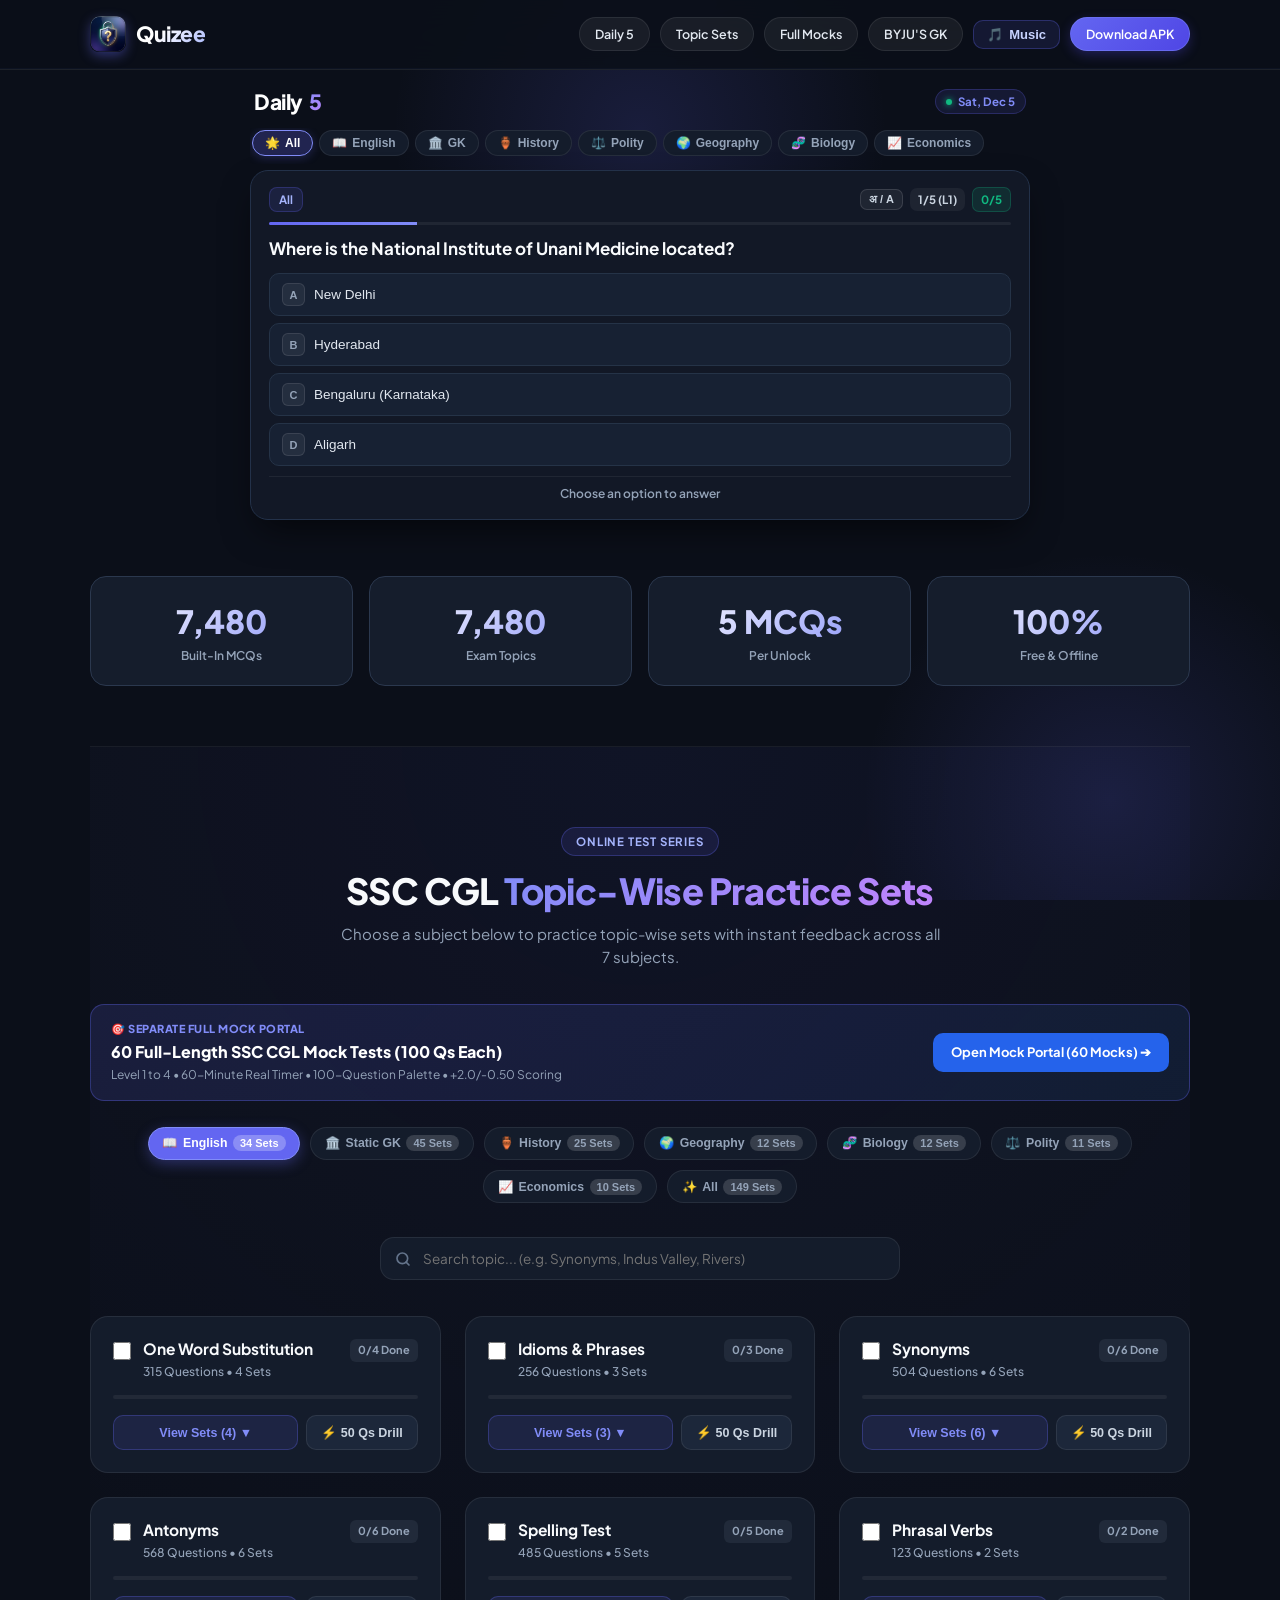
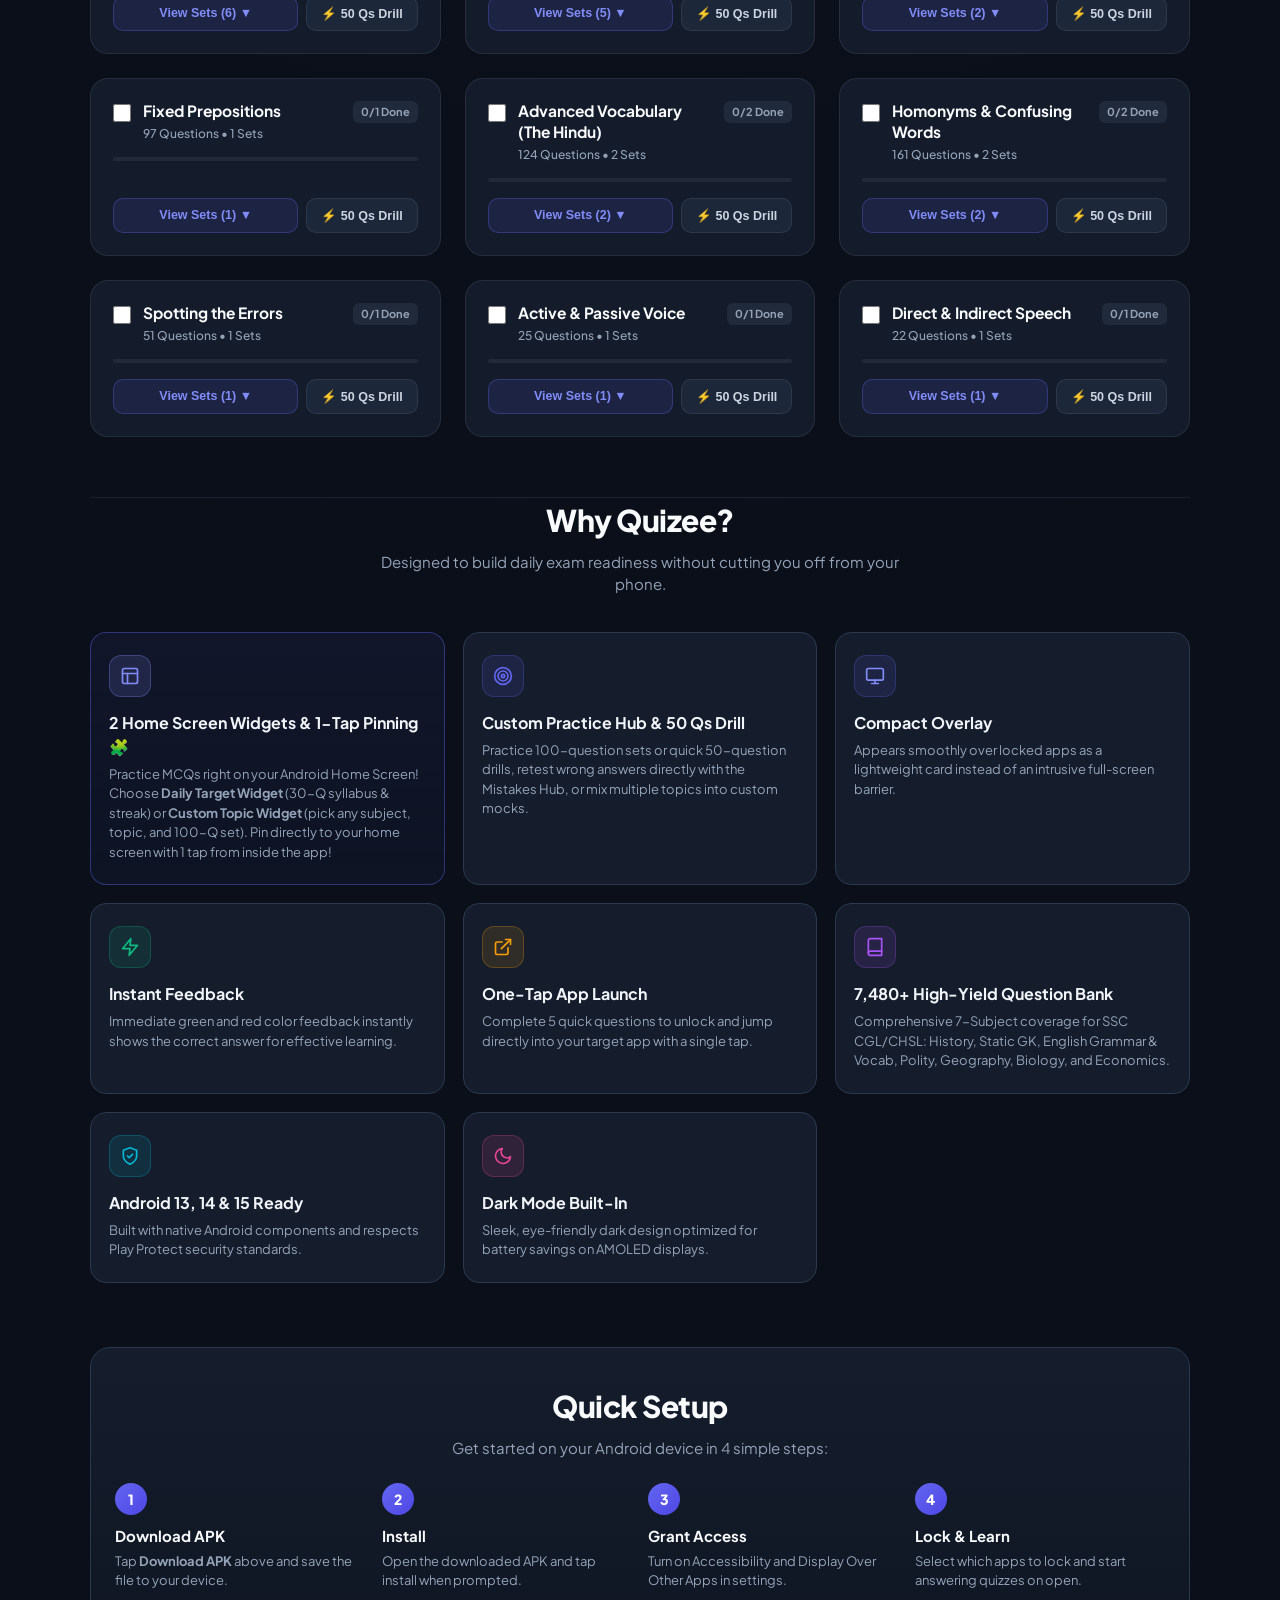
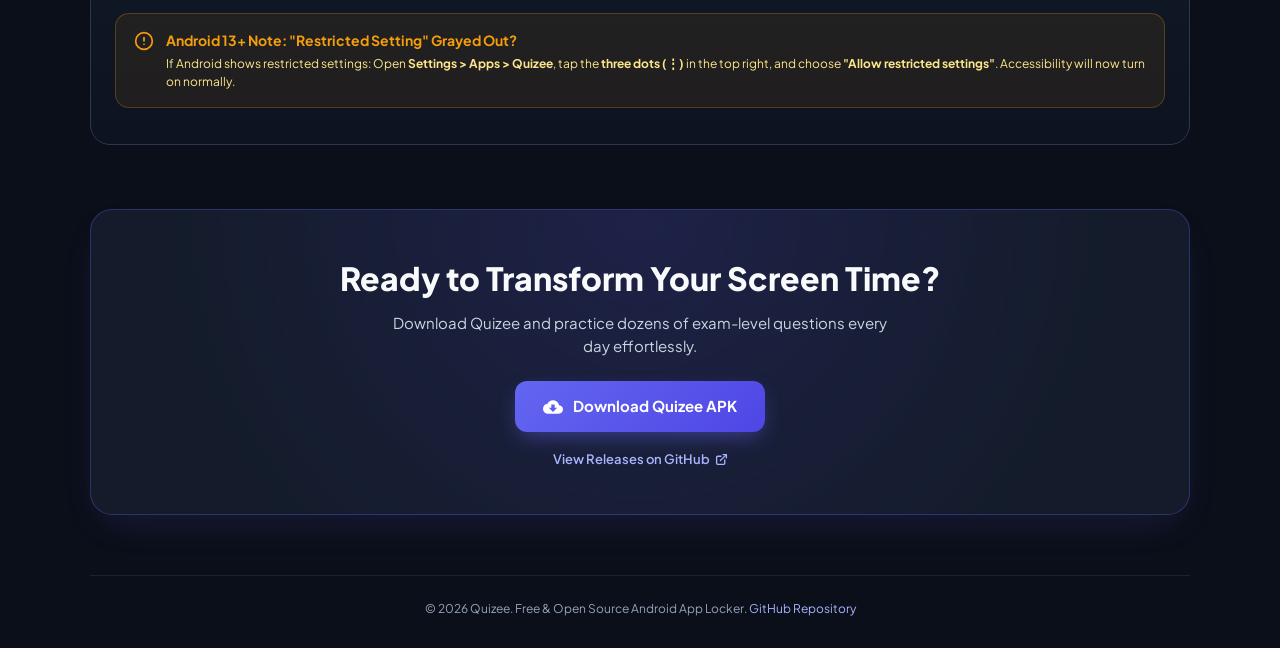
==== index.html @ f0e8db0b "fix: streamline mobile Daily 5 UI, remove visual clutter, labels, and padding" ====
<!DOCTYPE html>
<html lang="en">
<head>
    <meta charset="UTF-8">
    <meta name="viewport" content="width=device-width, initial-scale=1.0">
    <title>Quizee — Smart Quiz App Locker for Android | Download APK</title>
    <meta name="description" content="Quizee: Lock distracting apps behind quick 5-question quizzes. Practice 7400+ High-Yield Static GK, English, History, Polity, Geography, Biology & Economics MCQs while reducing screen time. Free and offline.">
    <link rel="icon" type="image/png" href="assets/favicon.png">
    
    <!-- PWA & 100% Offline Support -->
    <link rel="manifest" href="manifest.json">
    <meta name="theme-color" content="#6366f1">
    <meta name="mobile-web-app-capable" content="yes">
    <meta name="apple-mobile-web-app-capable" content="yes">
    <meta name="apple-mobile-web-app-status-bar-style" content="black-translucent">
    <meta name="apple-mobile-web-app-title" content="Quizee">

    <!-- Google Fonts -->
    <link rel="preconnect" href="https://fonts.googleapis.com">
    <link rel="preconnect" href="https://fonts.gstatic.com" crossorigin>
    <link href="https://fonts.googleapis.com/css2?family=Plus+Jakarta+Sans:wght@400;500;600;700;800&family=JetBrains+Mono:wght@500;700&display=swap" rel="stylesheet">

    <style>
        :root {
            --primary: #6366f1;
            --primary-glow: #818cf8;
            --secondary: #4f46e5;
            --correct-green: #10b981;
            --wrong-red: #ef4444;
            --bg-dark: #0b0f19;
            --card-bg: #151d2c;
            --card-border: #2b384e;
            --text-main: #f8fafc;
            --text-muted: #94a3b8;
            --amber: #f59e0b;
        }

        *, *::before, *::after {
            margin: 0;
            padding: 0;
            box-sizing: border-box;
        }

        html, body {
            width: 100%;
            max-width: 100%;
            overflow-x: hidden;
            overflow-x: clip;
            background-color: var(--bg-dark);
            color: var(--text-main);
            font-family: 'Plus Jakarta Sans', sans-serif;
            line-height: 1.5;
            -webkit-font-smoothing: antialiased;
        }

        /* Ambient Glow Wrapper to prevent horizontal overflow */
        .glow-wrapper {
            position: absolute;
            top: 0;
            left: 0;
            width: 100%;
            max-width: 100%;
            height: 100%;
            overflow: hidden;
            pointer-events: none;
            z-index: 0;
        }

        .glow-circle {
            position: absolute;
            width: min(500px, 90vw);
            height: min(500px, 90vw);
            border-radius: 50%;
            background: radial-gradient(circle, rgba(99, 102, 241, 0.16) 0%, rgba(11, 15, 25, 0) 70%);
            pointer-events: none;
        }
        .glow-1 { top: -120px; left: 50%; transform: translateX(-50%); }
        .glow-2 { top: 550px; right: -80px; }

        .container {
            width: 100%;
            max-width: 1140px;
            margin: 0 auto;
            padding: 0 20px;
            position: relative;
            z-index: 1;
        }

        @media (max-width: 480px) {
            .container {
                padding: 0 16px;
            }
        }

        /* Sticky Glassmorphic Header & Modern Responsive Navigation */
        html {
            scroll-behavior: smooth;
            scroll-padding-top: 80px;
        }

        .site-header {
            position: sticky;
            top: 0;
            left: 0;
            width: 100%;
            z-index: 1000;
            background: rgba(11, 15, 25, 0.88);
            backdrop-filter: blur(16px);
            -webkit-backdrop-filter: blur(16px);
            border-bottom: 1px solid rgba(255, 255, 255, 0.08);
            transition: all 0.3s ease;
        }

        .site-header.scrolled {
            box-shadow: 0 8px 24px rgba(0, 0, 0, 0.45);
            border-bottom-color: rgba(99, 102, 241, 0.2);
        }

        .nav-container {
            width: 100%;
            max-width: 1140px;
            margin: 0 auto;
            padding: 0 20px;
        }

        @media (max-width: 480px) {
            .nav-container {
                padding: 0 14px;
            }
        }

        nav.navbar {
            display: flex;
            align-items: center;
            justify-content: space-between;
            height: 68px;
            gap: 16px;
        }

        .logo-wrap {
            display: flex;
            align-items: center;
            gap: 10px;
            text-decoration: none;
            color: var(--text-main);
            flex-shrink: 0;
            user-select: none;
        }

        .logo-wrap img {
            width: 36px;
            height: 36px;
            border-radius: 9px;
            box-shadow: 0 4px 12px rgba(99, 102, 241, 0.4);
            display: block;
        }

        .logo-text {
            font-size: 21px;
            font-weight: 800;
            letter-spacing: -0.5px;
            background: linear-gradient(135deg, #ffffff 40%, #a5b4fc 100%);
            -webkit-background-clip: text;
            -webkit-text-fill-color: transparent;
        }

        .version-badge {
            font-size: 10.5px;
            font-weight: 700;
            color: #818cf8;
            background: rgba(99, 102, 241, 0.15);
            border: 1px solid rgba(99, 102, 241, 0.3);
            padding: 2px 7px;
            border-radius: 12px;
            letter-spacing: 0.2px;
        }

        /* Desktop Nav Actions */
        .nav-links-desktop {
            display: flex;
            align-items: center;
            gap: 10px;
        }

        .nav-btn {
            display: inline-flex;
            align-items: center;
            gap: 6px;
            background: rgba(255, 255, 255, 0.06);
            border: 1px solid rgba(255, 255, 255, 0.08);
            color: #e2e8f0;
            padding: 7px 15px;
            border-radius: 20px;
            font-size: 12.5px;
            font-weight: 600;
            text-decoration: none;
            transition: all 0.2s cubic-bezier(0.4, 0, 0.2, 1);
            white-space: nowrap;
        }

        .nav-btn:hover {
            background: rgba(255, 255, 255, 0.12);
            border-color: rgba(255, 255, 255, 0.18);
            color: #fff;
            transform: translateY(-1px);
        }

        .nav-btn-mocks {
            background: rgba(99, 102, 241, 0.12);
            border-color: rgba(99, 102, 241, 0.35);
            color: #c7d2fe;
        }

        .nav-btn-mocks:hover {
            background: rgba(99, 102, 241, 0.25);
            border-color: rgba(99, 102, 241, 0.5);
            color: #fff;
        }

        .pulse-indicator {
            width: 7px;
            height: 7px;
            border-radius: 50%;
            background: #10b981;
            box-shadow: 0 0 8px #10b981;
            display: inline-block;
            animation: pulse-dot 2s infinite;
        }

        @keyframes pulse-dot {
            0%, 100% { opacity: 1; transform: scale(1); }
            50% { opacity: 0.5; transform: scale(1.3); }
        }

        .nav-btn-primary {
            background: linear-gradient(135deg, #6366f1 0%, #4f46e5 100%);
            border-color: rgba(129, 140, 248, 0.4);
            color: #fff;
            box-shadow: 0 4px 12px rgba(79, 70, 229, 0.3);
        }

        .nav-btn-primary:hover {
            background: linear-gradient(135deg, #4f46e5 0%, #4338ca 100%);
            box-shadow: 0 6px 16px rgba(79, 70, 229, 0.45);
            color: #fff;
        }

        /* Mobile Nav Actions (Direct APK + Hamburger) */
        .nav-mobile-actions {
            display: none;
            align-items: center;
            gap: 10px;
        }

        .nav-btn-mobile-download {
            display: inline-flex;
            align-items: center;
            gap: 5px;
            background: linear-gradient(135deg, #6366f1 0%, #4f46e5 100%);
            color: #fff;
            padding: 6px 13px;
            border-radius: 16px;
            font-size: 12px;
            font-weight: 700;
            text-decoration: none;
            box-shadow: 0 2px 8px rgba(99, 102, 241, 0.35);
            white-space: nowrap;
        }

        .hamburger-btn {
            width: 40px;
            height: 40px;
            background: rgba(255, 255, 255, 0.06);
            border: 1px solid rgba(255, 255, 255, 0.12);
            border-radius: 10px;
            display: flex;
            flex-direction: column;
            align-items: center;
            justify-content: center;
            gap: 5px;
            cursor: pointer;
            padding: 0;
            transition: all 0.25s ease;
        }

        .hamburger-btn:hover, .hamburger-btn:focus-visible {
            background: rgba(255, 255, 255, 0.12);
            border-color: rgba(99, 102, 241, 0.4);
            outline: none;
        }

        .hamburger-btn .bar {
            width: 18px;
            height: 2px;
            background-color: #f1f5f9;
            border-radius: 2px;
            transition: all 0.25s cubic-bezier(0.4, 0, 0.2, 1);
        }

        /* Hamburger Active (Morphs to ✕) */
        .hamburger-btn.active {
            background: rgba(99, 102, 241, 0.2);
            border-color: rgba(99, 102, 241, 0.5);
        }

        .hamburger-btn.active .bar-1 {
            transform: translateY(7px) rotate(45deg);
        }

        .hamburger-btn.active .bar-2 {
            opacity: 0;
            transform: translateX(-6px);
        }

        .hamburger-btn.active .bar-3 {
            transform: translateY(-7px) rotate(-45deg);
        }

        /* Mobile Drawer Dropdown */
        .mobile-menu-drawer {
            max-height: 0;
            overflow: hidden;
            background: #0d1322;
            border-bottom: 1px solid transparent;
            transition: max-height 0.35s cubic-bezier(0.4, 0, 0.2, 1), border-color 0.35s;
        }

        .mobile-menu-drawer.open {
            max-height: 480px;
            border-bottom: 1px solid rgba(99, 102, 241, 0.25);
            box-shadow: 0 16px 32px rgba(0, 0, 0, 0.5);
        }

        .mobile-menu-inner {
            padding: 12px 16px 18px;
            display: flex;
            flex-direction: column;
            gap: 8px;
            max-width: 1140px;
            margin: 0 auto;
        }

        .mobile-nav-item {
            display: flex;
            align-items: center;
            gap: 12px;
            padding: 12px 14px;
            background: rgba(255, 255, 255, 0.03);
            border: 1px solid rgba(255, 255, 255, 0.06);
            border-radius: 12px;
            text-decoration: none;
            color: #f8fafc;
            transition: all 0.2s ease;
        }

        .mobile-nav-item:active, .mobile-nav-item:hover {
            background: rgba(99, 102, 241, 0.12);
            border-color: rgba(99, 102, 241, 0.3);
            transform: translateX(3px);
        }

        .mobile-item-highlight {
            background: rgba(99, 102, 241, 0.08);
            border-color: rgba(99, 102, 241, 0.25);
        }

        .mobile-item-icon {
            font-size: 20px;
            width: 32px;
            height: 32px;
            display: flex;
            align-items: center;
            justify-content: center;
            background: rgba(255, 255, 255, 0.05);
            border-radius: 8px;
            flex-shrink: 0;
        }

        .mobile-item-content {
            flex: 1;
            min-width: 0;
        }

        .mobile-item-title {
            font-size: 13.5px;
            font-weight: 700;
            color: #f8fafc;
            display: flex;
            align-items: center;
            gap: 6px;
        }

        .badge-mini {
            font-size: 10px;
            font-weight: 700;
            color: #10b981;
            background: rgba(16, 185, 129, 0.15);
            border: 1px solid rgba(16, 185, 129, 0.3);
            padding: 1px 6px;
            border-radius: 8px;
        }

        .mobile-item-desc {
            font-size: 11px;
            color: #94a3b8;
            margin-top: 1px;
            white-space: nowrap;
            overflow: hidden;
            text-overflow: ellipsis;
        }

        .mobile-arrow {
            font-size: 14px;
            color: #64748b;
            flex-shrink: 0;
            transition: transform 0.2s;
        }

        .mobile-nav-item:hover .mobile-arrow {
            color: #818cf8;
            transform: translateX(2px);
        }

        .mobile-menu-cta-wrap {
            margin-top: 6px;
            padding-top: 6px;
        }

        .mobile-btn-download {
            display: flex;
            flex-direction: column;
            align-items: center;
            justify-content: center;
            background: linear-gradient(135deg, #6366f1 0%, #4338ca 100%);
            color: #fff;
            padding: 12px 16px;
            border-radius: 12px;
            text-decoration: none;
            text-align: center;
            box-shadow: 0 4px 14px rgba(79, 70, 229, 0.35);
            border: 1px solid rgba(129, 140, 248, 0.4);
            transition: transform 0.2s;
        }

        .mobile-btn-download:active {
            transform: scale(0.98);
        }

        .mobile-btn-download span:first-child {
            font-size: 13.5px;
            font-weight: 700;
        }

        .mobile-btn-sub {
            font-size: 10.5px;
            color: #c7d2fe;
            margin-top: 2px;
            font-weight: 500;
        }

        /* Responsive Breakpoints */
        @media (max-width: 860px) {
            .nav-links-desktop {
                display: none;
            }
            .nav-mobile-actions {
                display: flex;
            }
        }

        @media (max-width: 480px) {
            nav.navbar {
                height: 60px;
            }
            .logo-wrap img {
                width: 32px;
                height: 32px;
            }
            .logo-text {
                font-size: 18px;
            }
            .version-badge {
                display: none;
            }
            .nav-btn-mobile-download {
                padding: 5px 10px;
                font-size: 11px;
            }
            .hamburger-btn {
                width: 36px;
                height: 36px;
            }
        }

        /* Hero Section */
        .hero {
            display: grid;
            grid-template-columns: 1.15fr 0.85fr;
            align-items: center;
            gap: 40px;
            padding: 56px 0 48px;
        }

        @media (max-width: 900px) {
            .hero {
                grid-template-columns: 1fr;
                text-align: center;
                padding: 32px 0;
                gap: 32px;
            }
        }

        .badge {
            display: inline-flex;
            align-items: center;
            gap: 8px;
            background: rgba(99, 102, 241, 0.12);
            border: 1px solid rgba(99, 102, 241, 0.35);
            padding: 6px 14px;
            border-radius: 30px;
            font-size: 13px;
            font-weight: 600;
            color: #a5b4fc;
            margin-bottom: 16px;
        }

        .badge-dot {
            width: 8px;
            height: 8px;
            border-radius: 50%;
            background: #10b981;
            box-shadow: 0 0 8px #10b981;
        }

        h1 {
            font-size: clamp(30px, 5.5vw, 46px);
            font-weight: 800;
            line-height: 1.18;
            letter-spacing: -1px;
            margin-bottom: 16px;
            word-wrap: break-word;
        }

        h1 span {
            background: linear-gradient(135deg, #818cf8 0%, #c084fc 100%);
            -webkit-background-clip: text;
            -webkit-text-fill-color: transparent;
        }

        .hero-desc {
            font-size: clamp(15px, 2.5vw, 17px);
            color: var(--text-muted);
            margin-bottom: 26px;
            max-width: 520px;
        }

        @media (max-width: 900px) {
            .hero-desc {
                margin: 0 auto 24px;
            }
        }

        .hero-actions {
            display: flex;
            align-items: center;
            gap: 12px;
            flex-wrap: wrap;
        }

        @media (max-width: 900px) {
            .hero-actions {
                justify-content: center;
            }
        }

        @media (max-width: 540px) {
            .hero-actions {
                flex-direction: column;
                width: 100%;
            }
            .hero-actions .btn-download,
            .hero-actions .btn-secondary {
                width: 100%;
                justify-content: center;
            }
        }

        .btn-download {
            display: inline-flex;
            align-items: center;
            justify-content: center;
            gap: 10px;
            background: linear-gradient(135deg, #6366f1 0%, #4f46e5 100%);
            color: #ffffff;
            padding: 14px 28px;
            border-radius: 12px;
            text-decoration: none;
            font-size: 15px;
            font-weight: 700;
            box-shadow: 0 8px 20px -4px rgba(99, 102, 241, 0.45);
            transition: all 0.25s ease;
        }

        .btn-download:hover {
            transform: translateY(-2px);
            box-shadow: 0 12px 25px -4px rgba(99, 102, 241, 0.6);
        }

        .btn-download svg {
            width: 20px;
            height: 20px;
            fill: currentColor;
            flex-shrink: 0;
        }

        .btn-secondary {
            display: inline-flex;
            align-items: center;
            justify-content: center;
            gap: 8px;
            background: rgba(255, 255, 255, 0.05);
            color: #e2e8f0;
            padding: 14px 22px;
            border-radius: 12px;
            text-decoration: none;
            font-size: 14px;
            font-weight: 600;
            border: 1px solid var(--card-border);
            transition: all 0.25s ease;
        }

        .btn-secondary:hover {
            background: rgba(255, 255, 255, 0.09);
            border-color: rgba(255, 255, 255, 0.2);
        }

        .apk-meta {
            margin-top: 18px;
            font-size: 12px;
            color: var(--text-muted);
            display: flex;
            align-items: center;
            gap: 14px;
            flex-wrap: wrap;
        }

        .apk-meta span {
            display: inline-flex;
            align-items: center;
            gap: 6px;
        }

        .apk-meta svg {
            width: 14px;
            height: 14px;
            color: #818cf8;
            flex-shrink: 0;
        }

        @media (max-width: 900px) {
            .apk-meta {
                justify-content: center;
            }
        }

        /* Interactive Phone Mockup */
        .mockup-wrap {
            width: 100%;
            display: flex;
            justify-content: center;
        }

        .phone-mockup {
            width: 100%;
            max-width: 320px;
            background: #090d16;
            border: 7px solid #1e293b;
            border-radius: 36px;
            padding: 14px 12px 18px;
            box-shadow: 0 25px 50px -15px rgba(0, 0, 0, 0.8), 0 0 35px rgba(99, 102, 241, 0.2);
            position: relative;
            min-height: 470px;
            display: flex;
            flex-direction: column;
            justify-content: center;
            background-image: radial-gradient(circle at 50% 10%, #172033 0%, #090d16 80%);
        }

        .phone-notch {
            width: 80px;
            height: 12px;
            background: #1e293b;
            border-radius: 10px;
            margin: 0 auto 12px;
        }

        .floating-dialog {
            background: var(--card-bg);
            border: 1px solid var(--card-border);
            border-radius: 18px;
            padding: 14px;
            box-shadow: 0 10px 25px rgba(0, 0, 0, 0.6);
        }

        .phone-header {
            display: flex;
            align-items: center;
            gap: 10px;
            margin-bottom: 10px;
            padding-bottom: 8px;
            border-bottom: 1px solid var(--card-border);
        }

        .phone-header img {
            width: 34px;
            height: 34px;
            border-radius: 8px;
            flex-shrink: 0;
        }

        .phone-header h4 {
            font-size: 13px;
            color: #f8fafc;
            margin-bottom: 1px;
            text-align: left;
            display: flex;
            align-items: center;
            gap: 5px;
        }

        .phone-header h4 svg {
            color: #f59e0b;
            flex-shrink: 0;
        }

        .phone-header p {
            font-size: 11px;
            color: #94a3b8;
            text-align: left;
        }

        .progress-box {
            display: flex;
            justify-content: space-between;
            align-items: center;
            font-size: 11px;
            font-weight: 700;
            color: #818cf8;
            margin-bottom: 6px;
        }

        .progress-bar-bg {
            width: 100%;
            height: 4px;
            background: #1e293b;
            border-radius: 4px;
            overflow: hidden;
            margin-bottom: 10px;
        }

        .progress-bar-fill {
            width: 20%;
            height: 100%;
            background: #818cf8;
            border-radius: 4px;
            transition: width 0.3s;
        }

        .mockup-card {
            background: #1c2638;
            border-radius: 10px;
            padding: 8px 10px;
            border: 1px solid #2b384e;
            margin-bottom: 8px;
        }

        .mockup-category {
            font-size: 10px;
            font-weight: 700;
            color: #818cf8;
            text-transform: uppercase;
        }

        .mockup-question {
            font-size: 12px;
            font-weight: 700;
            color: #f8fafc;
            margin-top: 2px;
            line-height: 1.35;
        }

        .mockup-options {
            display: flex;
            flex-direction: column;
            gap: 5px;
        }

        .mockup-option {
            background: #1a2436;
            border: 1.5px solid #2e3d56;
            border-radius: 8px;
            padding: 7px 9px;
            font-size: 11px;
            color: #e2e8f0;
            display: flex;
            align-items: center;
            cursor: pointer;
            transition: all 0.18s ease;
            user-select: none;
            word-break: break-word;
        }

        .mockup-option:hover {
            border-color: #818cf8;
        }

        .opt-badge {
            width: 17px;
            height: 17px;
            border-radius: 50%;
            background: #2b384e;
            display: inline-flex;
            align-items: center;
            justify-content: center;
            font-size: 9px;
            font-weight: 700;
            margin-right: 7px;
            color: #fff;
            flex-shrink: 0;
        }

        .mockup-option.correct {
            background: #064e3b !important;
            border-color: #10b981 !important;
            color: #fff !important;
        }

        .mockup-option.wrong {
            background: #7f1d1d !important;
            border-color: #ef4444 !important;
            color: #fff !important;
        }

        .demo-tip {
            font-size: 10px;
            color: #a5b4fc;
            text-align: center;
            margin-top: 8px;
            display: flex;
            align-items: center;
            justify-content: center;
            gap: 5px;
        }

        .demo-tip svg {
            width: 12px;
            height: 12px;
            flex-shrink: 0;
        }

        /* Stats Grid */
        .stats-grid {
            display: grid;
            grid-template-columns: repeat(4, 1fr);
            gap: 16px;
            margin: 36px 0 60px;
        }

        @media (max-width: 768px) {
            .stats-grid {
                grid-template-columns: repeat(2, 1fr);
                gap: 12px;
                margin: 28px 0 48px;
            }
        }

        .stat-card {
            background: var(--card-bg);
            border: 1px solid var(--card-border);
            border-radius: 16px;
            padding: 20px 14px;
            text-align: center;
        }

        .stat-number {
            font-size: clamp(26px, 4vw, 32px);
            font-weight: 800;
            background: linear-gradient(135deg, #fff 0%, #818cf8 100%);
            -webkit-background-clip: text;
            -webkit-text-fill-color: transparent;
            margin-bottom: 2px;
        }

        .stat-label {
            font-size: 12px;
            color: var(--text-muted);
            font-weight: 600;
        }

        /* Section Headings */
        .section-title {
            text-align: center;
            font-size: clamp(24px, 4vw, 30px);
            font-weight: 800;
            letter-spacing: -0.5px;
            margin-bottom: 8px;
        }

        .section-desc {
            text-align: center;
            color: var(--text-muted);
            font-size: clamp(14px, 2.5vw, 15px);
            max-width: 520px;
            margin: 0 auto 36px;
        }

        /* Features Section */
        .features-grid {
            display: grid;
            grid-template-columns: repeat(3, 1fr);
            gap: 18px;
            margin-bottom: 64px;
        }

        @media (max-width: 860px) {
            .features-grid {
                grid-template-columns: repeat(2, 1fr);
            }
        }

        @media (max-width: 560px) {
            .features-grid {
                grid-template-columns: 1fr;
            }
        }

        .feature-card {
            background: var(--card-bg);
            border: 1px solid var(--card-border);
            border-radius: 16px;
            padding: 22px 18px;
            transition: all 0.25s ease;
        }

        .feature-card:hover {
            border-color: rgba(99, 102, 241, 0.4);
            transform: translateY(-2px);
        }

        .feature-icon-wrap {
            width: 42px;
            height: 42px;
            border-radius: 12px;
            background: rgba(99, 102, 241, 0.12);
            border: 1px solid rgba(99, 102, 241, 0.25);
            display: inline-flex;
            align-items: center;
            justify-content: center;
            color: #818cf8;
            margin-bottom: 14px;
        }

        .feature-icon-wrap svg {
            width: 20px;
            height: 20px;
        }

        .feature-card h3 {
            font-size: 16px;
            font-weight: 700;
            margin-bottom: 6px;
            color: #f1f5f9;
        }

        .feature-card p {
            font-size: 13px;
            color: var(--text-muted);
            line-height: 1.5;
        }

        /* Steps Section */
        .steps-box {
            background: linear-gradient(180deg, #151d2c 0%, #0d1320 100%);
            border: 1px solid var(--card-border);
            border-radius: 20px;
            padding: 36px 24px;
            margin-bottom: 64px;
        }

        @media (max-width: 560px) {
            .steps-box {
                padding: 26px 16px;
            }
        }

        .steps-grid {
            display: grid;
            grid-template-columns: repeat(4, 1fr);
            gap: 16px;
            margin-top: 24px;
        }

        @media (max-width: 860px) {
            .steps-grid {
                grid-template-columns: repeat(2, 1fr);
                gap: 18px;
            }
        }

        @media (max-width: 540px) {
            .steps-grid {
                grid-template-columns: 1fr;
                gap: 14px;
            }
        }

        .step-item {
            position: relative;
        }

        .step-num {
            width: 32px;
            height: 32px;
            border-radius: 50%;
            background: linear-gradient(135deg, #6366f1, #4f46e5);
            color: #fff;
            display: flex;
            align-items: center;
            justify-content: center;
            font-weight: 800;
            font-size: 14px;
            margin-bottom: 10px;
        }

        .step-item h4 {
            font-size: 15px;
            font-weight: 700;
            color: #f8fafc;
            margin-bottom: 4px;
        }

        .step-item p {
            font-size: 13px;
            color: var(--text-muted);
            line-height: 1.45;
        }

        /* Restricted Settings Alert Box */
        .restricted-alert-box {
            background: rgba(245, 158, 11, 0.08);
            border: 1px solid rgba(245, 158, 11, 0.25);
            border-radius: 14px;
            padding: 16px 18px;
            margin-top: 24px;
            display: flex;
            gap: 12px;
            align-items: flex-start;
        }

        @media (max-width: 560px) {
            .restricted-alert-box {
                flex-direction: column;
                gap: 8px;
            }
        }

        .alert-icon {
            flex-shrink: 0;
            margin-top: 1px;
        }

        .alert-icon svg {
            width: 20px;
            height: 20px;
            color: var(--amber);
        }

        .alert-content h4 {
            font-size: 14px;
            color: var(--amber);
            font-weight: 700;
            margin-bottom: 4px;
        }

        .alert-content p {
            font-size: 12px;
            color: #fde68a;
            line-height: 1.5;
        }

        /* Download Section */
        .download-cta-box {
            background: radial-gradient(circle at 50% 0%, rgba(99, 102, 241, 0.22) 0%, rgba(21, 29, 44, 0.95) 75%);
            border: 1px solid rgba(99, 102, 241, 0.3);
            border-radius: 22px;
            padding: 44px 20px;
            text-align: center;
            margin-bottom: 60px;
            box-shadow: 0 16px 40px -15px rgba(99, 102, 241, 0.2);
        }

        .download-cta-box h2 {
            font-size: clamp(24px, 4.5vw, 32px);
            font-weight: 800;
            margin-bottom: 10px;
        }

        .download-cta-box p {
            font-size: clamp(14px, 2.5vw, 15px);
            color: #cbd5e1;
            max-width: 500px;
            margin: 0 auto 24px;
        }

        @media (max-width: 540px) {
            .download-cta-box .btn-download {
                width: 100%;
                padding: 14px 20px;
            }
        }

        footer {
            border-top: 1px solid rgba(255, 255, 255, 0.08);
            padding: 24px 0;
            text-align: center;
            font-size: 12px;
            color: var(--text-muted);
        }

        footer a {
            color: #a5b4fc;
            text-decoration: none;
        }
        footer a:hover {
            text-decoration: underline;
        }
/* ========================================================= */
/* QUIZEE APP SIMULATOR STYLES                               */
/* ========================================================= */

.nav-btn-test {
    background: linear-gradient(135deg, rgba(99, 102, 241, 0.28) 0%, rgba(129, 140, 248, 0.28) 100%);
    border: 1.5px solid rgba(129, 140, 248, 0.6);
    color: #c7d2fe;
    display: inline-flex;
    align-items: center;
    gap: 6px;
    cursor: pointer;
    font-weight: 700;
    box-shadow: 0 0 12px rgba(99, 102, 241, 0.25);
}
.nav-btn-test:hover {
    background: rgba(99, 102, 241, 0.5);
    color: #fff;
    border-color: #818cf8;
    box-shadow: 0 0 18px rgba(99, 102, 241, 0.5);
    transform: translateY(-1px);
}

.btn-test-app {
    display: inline-flex;
    align-items: center;
    justify-content: center;
    gap: 8px;
    background: linear-gradient(135deg, #10b981 0%, #059669 100%);
    color: #ffffff;
    padding: 14px 24px;
    border-radius: 12px;
    border: none;
    font-size: 15px;
    font-weight: 700;
    cursor: pointer;
    box-shadow: 0 8px 20px -4px rgba(16, 185, 129, 0.45);
    transition: all 0.25s ease;
    font-family: inherit;
    text-decoration: none;
}
.btn-test-app:hover {
    transform: translateY(-2px);
    box-shadow: 0 12px 25px -4px rgba(16, 185, 129, 0.6);
    background: linear-gradient(135deg, #059669 0%, #047857 100%);
}

.floating-sim-btn {
    position: fixed;
    bottom: 24px;
    right: 24px;
    z-index: 999;
    background: linear-gradient(135deg, #6366f1, #4f46e5);
    color: #fff;
    border: 1.5px solid rgba(255, 255, 255, 0.25);
    border-radius: 30px;
    padding: 11px 20px;
    font-size: 13px;
    font-weight: 700;
    display: flex;
    align-items: center;
    gap: 8px;
    cursor: pointer;
    box-shadow: 0 12px 30px rgba(99, 102, 241, 0.55);
    transition: all 0.25s ease;
    font-family: inherit;
}
.floating-sim-btn:hover {
    transform: translateY(-3px) scale(1.03);
    box-shadow: 0 16px 36px rgba(99, 102, 241, 0.7);
}
.sim-pulse-dot {
    width: 9px;
    height: 9px;
    background: #10b981;
    border-radius: 50%;
    box-shadow: 0 0 10px #10b981;
    animation: simPulse 1.8s infinite;
}
@keyframes simPulse {
    0%, 100% { opacity: 1; transform: scale(1); }
    50% { opacity: 0.4; transform: scale(1.3); }
}

/* Mockup Mode Header */
.mockup-mode-tabs {
    display: flex;
    background: #151d2c;
    border: 1px solid #2b384e;
    border-radius: 12px;
    padding: 3px;
    margin-bottom: 10px;
    gap: 4px;
}
.mockup-tab-btn {
    flex: 1;
    background: transparent;
    border: none;
    color: #94a3b8;
    font-size: 11px;
    font-weight: 700;
    padding: 6px 10px;
    border-radius: 8px;
    cursor: pointer;
    transition: all 0.2s;
    font-family: inherit;
    display: inline-flex;
    align-items: center;
    justify-content: center;
    gap: 5px;
}
.mockup-tab-btn.active, .mockup-tab-btn:hover {
    background: #6366f1;
    color: #ffffff;
}

/* Modal Overlay */
.app-sim-modal-overlay {
    position: fixed;
    inset: 0;
    background: rgba(6, 10, 18, 0.88);
    backdrop-filter: blur(14px);
    -webkit-backdrop-filter: blur(14px);
    z-index: 10000;
    display: none;
    align-items: center;
    justify-content: center;
    padding: 16px;
    overflow-y: auto;
}
.app-sim-modal-overlay.active {
    display: flex;
}
.app-sim-wrapper {
    display: flex;
    flex-direction: column;
    align-items: center;
    gap: 12px;
    max-width: 100%;
    animation: simModalIn 0.28s cubic-bezier(0.16, 1, 0.3, 1);
}
@keyframes simModalIn {
    from { opacity: 0; transform: scale(0.95) translateY(12px); }
    to { opacity: 1; transform: scale(1) translateY(0); }
}

/* Top Simulator Control Bar */
.sim-top-bar {
    background: #151d2c;
    border: 1px solid #2b384e;
    border-radius: 16px;
    padding: 8px 16px;
    display: flex;
    align-items: center;
    gap: 10px;
    justify-content: space-between;
    width: 100%;
    max-width: 440px;
    box-shadow: 0 8px 24px rgba(0, 0, 0, 0.4);
    flex-wrap: wrap;
}
.sim-title-group {
    display: flex;
    align-items: center;
    gap: 8px;
    font-size: 13px;
    font-weight: 700;
    color: #f8fafc;
}
.sim-badge-live {
    background: rgba(16, 185, 129, 0.15);
    color: #10b981;
    font-size: 10px;
    font-weight: 800;
    padding: 2px 7px;
    border-radius: 6px;
    border: 1px solid rgba(16, 185, 129, 0.35);
    text-transform: uppercase;
}
.sim-quick-nav {
    display: flex;
    align-items: center;
    gap: 4px;
}
.sim-quick-btn {
    background: #1c2638;
    border: 1px solid #2b384e;
    color: #94a3b8;
    padding: 4px 8px;
    border-radius: 6px;
    font-size: 10.5px;
    font-weight: 600;
    cursor: pointer;
    transition: all 0.2s;
    font-family: inherit;
}
.sim-quick-btn:hover, .sim-quick-btn.active {
    background: #6366f1;
    color: #fff;
    border-color: #818cf8;
}
.sim-top-actions {
    display: flex;
    align-items: center;
    gap: 6px;
}
.sim-btn-icon {
    background: #1c2638;
    border: 1px solid #2b384e;
    color: #cbd5e1;
    width: 30px;
    height: 30px;
    border-radius: 8px;
    display: inline-flex;
    align-items: center;
    justify-content: center;
    cursor: pointer;
    transition: all 0.2s;
    font-size: 13px;
    font-family: inherit;
}
.sim-btn-icon:hover {
    background: #233047;
    color: #fff;
    border-color: #818cf8;
}

/* Simulator Phone Container */
.sim-phone {
    width: 375px;
    max-width: 100%;
    box-sizing: border-box;
    height: 750px;
    max-height: 84vh;
    background: #0b0f19;
    border: 8px solid #1e293b;
    border-radius: 44px;
    position: relative;
    display: flex;
    flex-direction: column;
    box-shadow: 0 25px 60px rgba(0, 0, 0, 0.9), 0 0 40px rgba(99, 102, 241, 0.25);
    overflow: hidden;
    user-select: none;
}

/* Status Bar */
.sim-status-bar {
    height: 28px;
    display: flex;
    align-items: center;
    justify-content: space-between;
    padding: 0 20px;
    font-size: 11px;
    font-weight: 700;
    color: #cbd5e1;
    z-index: 40;
    background: #0b0f19;
    flex-shrink: 0;
    position: relative;
}
.sim-camera-cutout {
    width: 12px;
    height: 12px;
    border-radius: 50%;
    background: #000;
    border: 2px solid #1e293b;
    position: absolute;
    top: 7px;
    left: 50%;
    transform: translateX(-50%);
}
.sim-status-icons {
    display: flex;
    align-items: center;
    gap: 6px;
}

/* App Header */
.sim-app-toolbar {
    height: 52px;
    display: flex;
    align-items: center;
    justify-content: space-between;
    padding: 0 16px;
    border-bottom: 1px solid #1f2b3e;
    background: #0b0f19;
    flex-shrink: 0;
    z-index: 30;
}
.sim-brand {
    display: flex;
    align-items: center;
    gap: 8px;
}
.sim-brand-title {
    font-size: 18px;
    font-weight: 800;
    color: #f8fafc;
    letter-spacing: -0.3px;
}
.sim-brand-badge {
    background: #1c2638;
    border: 1px solid #2b384e;
    color: #818cf8;
    font-size: 10px;
    font-weight: 700;
    padding: 2px 7px;
    border-radius: 6px;
}
.sim-toolbar-actions {
    display: flex;
    align-items: center;
    gap: 6px;
}
.sim-btn-manage {
    background: none;
    border: none;
    color: #818cf8;
    font-size: 11px;
    font-weight: 700;
    display: flex;
    align-items: center;
    gap: 4px;
    cursor: pointer;
    padding: 5px 8px;
    border-radius: 8px;
    font-family: inherit;
    transition: background 0.15s;
}
.sim-btn-manage:hover {
    background: rgba(99, 102, 241, 0.15);
}
.sim-btn-test-lock {
    background: #6366f1;
    color: #fff;
    border: none;
    font-size: 11px;
    font-weight: 700;
    padding: 6px 12px;
    border-radius: 16px;
    cursor: pointer;
    font-family: inherit;
    transition: background 0.2s;
    box-shadow: 0 2px 8px rgba(99, 102, 241, 0.4);
}
.sim-btn-test-lock:hover {
    background: #4f46e5;
}

/* App Content Area */
.sim-pages-container {
    flex: 1;
    overflow-y: auto;
    overflow-x: hidden;
    position: relative;
    background: #0b0f19;
    scrollbar-width: thin;
    scrollbar-color: #2b384e #0b0f19;
}
.sim-pages-container::-webkit-scrollbar {
    width: 3px;
}
.sim-pages-container::-webkit-scrollbar-thumb {
    background: #2b384e;
    border-radius: 3px;
}

.sim-page {
    display: none;
    padding: 14px 14px 20px;
    animation: fadeInPage 0.2s ease;
}
.sim-page.active {
    display: block;
}
@keyframes fadeInPage {
    from { opacity: 0; transform: translateY(4px); }
    to { opacity: 1; transform: translateY(0); }
}


/* Full Mobile & Tablet Responsiveness for App Simulator */
.sim-app-item {
    background: #141c2c;
    border: 1px solid rgba(255, 255, 255, 0.08);
    border-radius: 12px;
    padding: 11px 14px;
    display: flex;
    align-items: center;
    gap: 12px;
    transition: all 0.2s ease;
    width: 100%;
    box-sizing: border-box;
}
.sim-app-item:hover {
    border-color: #6366f1;
    background: #18233a;
    transform: translateY(-1px);
}
.sim-page, .sim-pages-container, .sim-card, .sim-topic-card {
    box-sizing: border-box;
}

@media (max-width: 520px) {
    .app-sim-modal-overlay {
        padding: 0 !important;
        align-items: stretch !important;
        justify-content: stretch !important;
    }
    .app-sim-wrapper {
        width: 100% !important;
        height: 100% !important;
        max-width: 100% !important;
        gap: 0 !important;
        border-radius: 0 !important;
    }
    .sim-top-bar {
        border-radius: 0 !important;
        max-width: 100% !important;
        border-left: none !important;
        border-right: none !important;
        border-top: none !important;
        padding: 8px 12px !important;
    }
    .sim-phone {
        width: 100% !important;
        max-width: 100% !important;
        height: calc(100vh - 54px) !important;
        max-height: none !important;
        border: none !important;
        border-radius: 0 !important;
        box-shadow: none !important;
        flex: 1;
    }
    .sim-phone-header {
        border-radius: 0 !important;
    }
    .sim-page {
        padding: 14px 14px 80px !important;
        box-sizing: border-box !important;
    }
    .sim-bottom-nav {
        border-radius: 0 !important;
    }
}

/* Custom Practice Hub (Spacious, refined, and clean) */
.sim-topic-card {
    background: #141d2e;
    border: 1px solid rgba(255, 255, 255, 0.08);
    border-radius: 14px;
    padding: 14px 16px;
    margin-bottom: 14px;
    transition: all 0.2s ease;
}
.sim-topic-card.selected {
    border-color: #6366f1;
    background: #18233a;
    box-shadow: 0 4px 20px rgba(99, 102, 241, 0.15);
}
.sim-topic-header {
    display: flex;
    align-items: center;
    gap: 12px;
}
.sim-topic-cb {
    width: 17px;
    height: 17px;
    accent-color: #6366f1;
    cursor: pointer;
    flex-shrink: 0;
    margin: 0;
}
.sim-topic-info {
    flex: 1;
    min-width: 0;
}
.sim-topic-title {
    font-size: 13px;
    font-weight: 600;
    color: #f8fafc;
    line-height: 1.3;
}
.sim-topic-meta {
    font-size: 10.5px;
    color: #94a3b8;
    margin-top: 3px;
}
.sim-topic-progress-bar {
    height: 3.5px;
    background: rgba(255, 255, 255, 0.06);
    border-radius: 2px;
    overflow: hidden;
    margin-top: 10px;
}
.sim-topic-progress-fill {
    height: 100%;
    background: #10b981;
    border-radius: 2px;
    width: 0%;
}
.sim-topic-actions {
    display: flex;
    gap: 8px;
    margin-top: 12px;
}
.sim-topic-sets-container {
    margin-top: 12px;
    padding: 12px;
    background: rgba(15, 23, 42, 0.6);
    border: 1px solid rgba(255, 255, 255, 0.05);
    border-radius: 12px;
}
.sim-mini-set-card {
    background: rgba(30, 41, 59, 0.7);
    border: 1px solid rgba(255, 255, 255, 0.06);
    border-radius: 9px;
    padding: 8px 10px;
    margin-bottom: 7px;
}
.sim-mini-set-card:last-child {
    margin-bottom: 0;
}
.sim-mini-set-header {
    display: flex;
    align-items: center;
    justify-content: space-between;
    margin-bottom: 6px;
}
.sim-mini-set-title {
    font-size: 11.5px;
    font-weight: 600;
    color: #f1f5f9;
}
.sim-mini-set-actions {
    display: flex;
    gap: 6px;
}
.sim-multi-bar {
    position: absolute;
    bottom: 0;
    left: 0;
    right: 0;
    background: #151d2c;
    border-top: 2px solid #6366f1;
    padding: 12px 14px;
    box-shadow: 0 -8px 24px rgba(0,0,0,0.6);
    z-index: 100;
    animation: slideUpBar 0.2s ease;
}
@keyframes slideUpBar {
    from { transform: translateY(100%); }
    to { transform: translateY(0); }
}

/* Cards inside App */
.sim-card {
    background: #151d2c;
    border: 1px solid #2b384e;
    border-radius: 16px;
    padding: 14px;
    margin-bottom: 12px;
    box-shadow: 0 4px 12px rgba(0, 0, 0, 0.2);
}
.sim-card-highlight {
    border-color: #6366f1;
    box-shadow: 0 0 14px rgba(99, 102, 241, 0.2);
}

.sim-card-header {
    display: flex;
    align-items: center;
    justify-content: space-between;
    margin-bottom: 8px;
}
.sim-card-title {
    font-size: 14.5px;
    font-weight: 700;
    color: #f8fafc;
}
.sim-badge-amber {
    background: #1c2638;
    border: 1px solid #543a0c;
    color: #f59e0b;
    font-size: 11px;
    font-weight: 700;
    padding: 3px 8px;
    border-radius: 6px;
}
.sim-badge-green {
    background: #1c2638;
    border: 1px solid #064e3b;
    color: #10b981;
    font-size: 11px;
    font-weight: 700;
    padding: 3px 8px;
    border-radius: 6px;
}
.sim-badge-red {
    background: #1c2638;
    border: 1px solid #7f1d1d;
    color: #ef4444;
    font-size: 11px;
    font-weight: 700;
    padding: 3px 8px;
    border-radius: 6px;
}

/* Button & Chips Row */
.sim-btn-row {
    display: flex;
    gap: 8px;
    margin-top: 10px;
}
.sim-btn-secondary {
    background: #1c2638;
    border: 1px solid #2b384e;
    color: #f8fafc;
    padding: 8px 12px;
    border-radius: 10px;
    font-size: 11px;
    font-weight: 700;
    cursor: pointer;
    font-family: inherit;
    display: inline-flex;
    align-items: center;
    justify-content: center;
    gap: 5px;
    transition: all 0.2s;
    flex: 1;
}
.sim-btn-secondary:hover {
    background: #233047;
    border-color: #818cf8;
}
.sim-btn-primary {
    background: #6366f1;
    color: #fff;
    border: none;
    padding: 10px 14px;
    border-radius: 10px;
    font-size: 12px;
    font-weight: 800;
    cursor: pointer;
    font-family: inherit;
    display: inline-flex;
    align-items: center;
    justify-content: center;
    gap: 6px;
    width: 100%;
    transition: all 0.2s;
    box-shadow: 0 4px 12px rgba(99, 102, 241, 0.35);
}
.sim-btn-primary:hover {
    background: #4f46e5;
}

/* Quick Count Chips */
.sim-count-chips {
    display: flex;
    gap: 6px;
    margin: 10px 0;
}
.sim-count-chip {
    flex: 1;
    background: #1c2638;
    border: 1px solid #2b384e;
    color: #cbd5e1;
    padding: 6px 0;
    border-radius: 8px;
    font-size: 11px;
    font-weight: 700;
    cursor: pointer;
    text-align: center;
    font-family: inherit;
    transition: all 0.2s;
}
.sim-count-chip.active {
    background: #6366f1;
    color: #fff;
    border-color: #818cf8;
}

/* Practice Set Cards */
.sim-set-card {
    background: #151d2c;
    border: 1px solid #2b384e;
    border-radius: 14px;
    padding: 12px;
    margin-bottom: 10px;
    transition: all 0.2s ease;
}
.sim-set-card:hover {
    border-color: #818cf8;
}
.sim-set-card-header {
    display: flex;
    align-items: center;
    justify-content: space-between;
    margin-bottom: 6px;
}
.sim-set-title {
    font-size: 13px;
    font-weight: 700;
    color: #f8fafc;
}
.sim-set-actions {
    display: flex;
    gap: 8px;
    margin-top: 10px;
}

/* 2x2 Practice Hub Grid */
.sim-practice-grid {
    display: grid;
    grid-template-columns: 1fr 1fr;
    gap: 10px;
    margin-bottom: 12px;
}
.sim-grid-card {
    background: #151d2c;
    border: 1px solid #2b384e;
    border-radius: 16px;
    padding: 14px 12px;
    cursor: pointer;
    transition: all 0.2s ease;
    display: flex;
    flex-direction: column;
}
.sim-grid-card:hover {
    border-color: #818cf8;
    background: #192336;
    transform: translateY(-1px);
}
.sim-grid-card-top {
    display: flex;
    align-items: center;
    justify-content: space-between;
    margin-bottom: 10px;
}
.sim-grid-icon-wrap {
    width: 32px;
    height: 32px;
    border-radius: 10px;
    display: flex;
    align-items: center;
    justify-content: center;
}
.sim-grid-title {
    font-size: 13.5px;
    font-weight: 700;
    color: #f8fafc;
}
.sim-grid-sub {
    font-size: 11px;
    color: #94a3b8;
    margin-top: 2px;
}

/* Grid of 3 stats */
.sim-stat-pillars {
    display: grid;
    grid-template-columns: repeat(3, 1fr);
    gap: 6px;
    margin-bottom: 12px;
}
.sim-stat-pill {
    background: #151d2c;
    border: 1px solid #2b384e;
    border-radius: 12px;
    padding: 8px 6px;
    text-align: center;
}
.sim-stat-pill-val {
    font-size: 13px;
    font-weight: 800;
    color: #818cf8;
}
.sim-stat-pill-lbl {
    font-size: 10px;
    color: #64748b;
    margin-top: 2px;
}

/* App Locker List */
.sim-app-item {
    background: #151d2c;
    border: 1px solid #2b384e;
    border-radius: 12px;
    padding: 10px 12px;
    margin-bottom: 8px;
    display: flex;
    align-items: center;
    gap: 10px;
    transition: border-color 0.2s;
}
.sim-app-item:hover {
    border-color: #818cf8;
}
.sim-app-icon {
    width: 34px;
    height: 34px;
    border-radius: 8px;
    display: flex;
    align-items: center;
    justify-content: center;
    font-size: 17px;
    flex-shrink: 0;
}
.sim-app-info {
    flex: 1;
    min-width: 0;
}
.sim-app-name {
    font-size: 12.5px;
    font-weight: 700;
    color: #f8fafc;
    white-space: nowrap;
    overflow: hidden;
    text-overflow: ellipsis;
}
.sim-app-pkg {
    font-size: 9.5px;
    color: #64748b;
    white-space: nowrap;
    overflow: hidden;
    text-overflow: ellipsis;
}
.sim-app-actions {
    display: flex;
    align-items: center;
    gap: 8px;
}
.sim-btn-play-lock {
    background: #1c2638;
    border: 1px solid #2b384e;
    color: #818cf8;
    padding: 4px 7px;
    border-radius: 6px;
    font-size: 10px;
    font-weight: 700;
    cursor: pointer;
    font-family: inherit;
    display: inline-flex;
    align-items: center;
    gap: 3px;
}
.sim-btn-play-lock:hover {
    background: #6366f1;
    color: #fff;
    border-color: #818cf8;
}

/* Toggle Switch */
.sim-toggle-switch {
    position: relative;
    width: 36px;
    height: 20px;
    cursor: pointer;
    display: inline-block;
}
.sim-toggle-switch input {
    opacity: 0;
    width: 0;
    height: 0;
}
.sim-toggle-slider {
    position: absolute;
    inset: 0;
    background-color: #2b384e;
    border-radius: 20px;
    transition: 0.2s;
}
.sim-toggle-slider:before {
    position: absolute;
    content: "";
    height: 14px;
    width: 14px;
    left: 3px;
    bottom: 3px;
    background-color: white;
    border-radius: 50%;
    transition: 0.2s;
}
.sim-toggle-switch input:checked + .sim-toggle-slider {
    background-color: #6366f1;
}
.sim-toggle-switch input:checked + .sim-toggle-slider:before {
    transform: translateX(16px);
}

/* Search input */
.sim-search-bar {
    background: #151d2c;
    border: 1px solid #2b384e;
    border-radius: 12px;
    padding: 8px 12px;
    display: flex;
    align-items: center;
    gap: 8px;
    margin-bottom: 12px;
}
.sim-search-bar input {
    background: transparent;
    border: none;
    outline: none;
    color: #f8fafc;
    font-size: 12px;
    font-family: inherit;
    width: 100%;
}
.sim-search-bar input::placeholder {
    color: #64748b;
}

/* Subject list cards */
.sim-subject-item {
    background: #151d2c;
    border: 1px solid #2b384e;
    border-radius: 12px;
    padding: 10px 12px;
    margin-bottom: 8px;
    display: flex;
    align-items: center;
    gap: 10px;
    cursor: pointer;
    transition: all 0.2s;
}
.sim-subject-item:hover {
    border-color: #6366f1;
    transform: translateX(2px);
}
.sim-subject-icon {
    font-size: 20px;
    flex-shrink: 0;
}
.sim-subject-info {
    flex: 1;
}
.sim-subject-title {
    font-size: 12.5px;
    font-weight: 700;
    color: #f8fafc;
}
.sim-subject-sub {
    font-size: 10px;
    color: #64748b;
}

/* Bottom Navigation Bar */
.sim-bottom-nav {
    height: 56px;
    background: #151d2c;
    border-top: 1px solid #1f2b3e;
    display: flex;
    align-items: center;
    justify-content: space-around;
    position: relative;
    flex-shrink: 0;
    z-index: 30;
}
.sim-nav-item {
    display: flex;
    flex-direction: column;
    align-items: center;
    gap: 3px;
    color: #64748b;
    font-size: 9.5px;
    font-weight: 700;
    cursor: pointer;
    padding: 4px 8px;
    border-radius: 8px;
    transition: color 0.18s;
    border: none;
    background: none;
    font-family: inherit;
}
.sim-nav-item svg {
    width: 18px;
    height: 18px;
    stroke: currentColor;
    stroke-width: 2.2;
}
.sim-nav-item.active {
    color: #818cf8;
}

/* Gesture Bar */
.sim-gesture-bar {
    height: 12px;
    background: #151d2c;
    display: flex;
    align-items: center;
    justify-content: center;
    flex-shrink: 0;
}
.sim-gesture-pill {
    width: 64px;
    height: 4px;
    background: rgba(255, 255, 255, 0.3);
    border-radius: 4px;
}

/* ========================================================= */
/* SUB-VIEWS & OVERLAYS INSIDE PHONE                         */
/* ========================================================= */

/* 1. Lock Screen Floating Dialog Scrim */
.sim-lock-scrim {
    position: absolute;
    inset: 0;
    background: rgba(5, 8, 17, 0.88);
    backdrop-filter: blur(8px);
    -webkit-backdrop-filter: blur(8px);
    z-index: 100;
    display: none;
    align-items: center;
    justify-content: center;
    padding: 16px;
    animation: fadeInLock 0.2s ease;
}
.sim-lock-scrim.active {
    display: flex;
}
@keyframes fadeInLock {
    from { opacity: 0; }
    to { opacity: 1; }
}

.sim-lock-card {
    background: #151d2c;
    border: 1px solid #2b384e;
    border-radius: 20px;
    padding: 16px;
    width: 100%;
    max-width: 330px;
    box-shadow: 0 16px 40px rgba(0, 0, 0, 0.7);
    animation: scaleLockCard 0.24s cubic-bezier(0.16, 1, 0.3, 1);
}
@keyframes scaleLockCard {
    from { opacity: 0; transform: scale(0.92); }
    to { opacity: 1; transform: scale(1); }
}

/* 2. Practice Test Full Screen View */
.sim-fullscreen-view {
    position: absolute;
    inset: 0;
    background: #0b0f19;
    z-index: 90;
    display: none;
    flex-direction: column;
}
.sim-fullscreen-view.active {
    display: flex;
}

.sim-fs-header {
    height: 50px;
    display: flex;
    align-items: center;
    justify-content: space-between;
    padding: 0 14px;
    border-bottom: 1px solid #1f2b3e;
    flex-shrink: 0;
}
.sim-fs-body {
    flex: 1;
    overflow-y: auto;
    padding: 14px;
}
.sim-fs-footer {
    height: 52px;
    display: flex;
    align-items: center;
    justify-content: space-between;
    padding: 0 14px;
    background: #151d2c;
    border-top: 1px solid #1f2b3e;
    flex-shrink: 0;
}

/* Question Option in Test & Lock */
.sim-opt-item {
    background: #1a2436;
    border: 1.5px solid #2e3d56;
    border-radius: 10px;
    padding: 9px 11px;
    margin-bottom: 7px;
    font-size: 11.5px;
    color: #e2e8f0;
    display: flex;
    align-items: center;
    cursor: pointer;
    transition: all 0.16s ease;
}
.sim-opt-item:hover {
    border-color: #818cf8;
}
.sim-opt-badge {
    width: 20px;
    height: 20px;
    border-radius: 50%;
    background: #2b384e;
    display: inline-flex;
    align-items: center;
    justify-content: center;
    font-size: 9.5px;
    font-weight: 700;
    margin-right: 8px;
    color: #fff;
    flex-shrink: 0;
}
.sim-opt-item.correct {
    background: #064e3b !important;
    border-color: #10b981 !important;
    color: #fff !important;
}
.sim-opt-item.correct .sim-opt-badge {
    background: #10b981 !important;
}
.sim-opt-item.wrong {
    background: #7f1d1d !important;
    border-color: #ef4444 !important;
    color: #fff !important;
}
.sim-opt-item.wrong .sim-opt-badge {
    background: #ef4444 !important;
}

/* Toast inside phone */
.sim-toast {
    position: absolute;
    bottom: 70px;
    left: 50%;
    transform: translateX(-50%) translateY(20px);
    background: #1c2638;
    color: #f8fafc;
    border: 1px solid #2b384e;
    padding: 8px 16px;
    border-radius: 20px;
    font-size: 11px;
    font-weight: 700;
    box-shadow: 0 8px 24px rgba(0, 0, 0, 0.6);
    z-index: 200;
    opacity: 0;
    pointer-events: none;
    transition: all 0.25s cubic-bezier(0.16, 1, 0.3, 1);
    white-space: nowrap;
}
.sim-toast.show {
    opacity: 1;
    transform: translateX(-50%) translateY(0);
}

    
        /* Floating Offline / Online Toast */
        .offline-status-toast {
            position: fixed;
            bottom: 24px;
            left: 50%;
            transform: translateX(-50%);
            z-index: 9999;
            background: rgba(15, 23, 42, 0.95);
            border: 1px solid rgba(16, 185, 129, 0.4);
            color: #f8fafc;
            padding: 10px 18px;
            border-radius: 30px;
            font-size: 13px;
            font-weight: 600;
            display: flex;
            align-items: center;
            gap: 8px;
            box-shadow: 0 10px 25px -5px rgba(0, 0, 0, 0.6);
            backdrop-filter: blur(12px);
            max-width: 90vw;
            text-align: center;
            white-space: nowrap;
            transition: all 0.3s ease;
        }
        .offline-status-toast.toast-offline {
            border-color: rgba(245, 158, 11, 0.6);
            color: #fef3c7;
        }
        .offline-status-toast.toast-online {
            border-color: rgba(16, 185, 129, 0.6);
            color: #d1fae5;
        }

    
        /* ============================================== */
        /* CLEAN NAVBAR & AUDIO BUTTON STYLES             */
        /* ============================================== */
        .nav-btn-audio {
            background: rgba(99, 102, 241, 0.12);
            border: 1px solid rgba(99, 102, 241, 0.3);
            color: #c7d2fe;
            display: inline-flex;
            align-items: center;
            gap: 6px;
            padding: 6px 13px;
            border-radius: 10px;
            font-size: 13px;
            font-weight: 700;
            cursor: pointer;
            transition: all 0.2s ease;
        }

        .nav-btn-audio:hover {
            background: rgba(99, 102, 241, 0.24);
            border-color: #6366f1;
            color: #ffffff;
            transform: translateY(-1px);
        }

        .nav-btn-audio.is-playing {
            background: linear-gradient(135deg, rgba(16, 185, 129, 0.22), rgba(99, 102, 241, 0.25));
            border-color: #10b981;
            color: #34d399;
            box-shadow: 0 0 14px rgba(16, 185, 129, 0.4);
            animation: audioPulse 1.8s infinite;
        }

        @keyframes audioPulse {
            0%, 100% { box-shadow: 0 0 8px rgba(16, 185, 129, 0.3); }
            50% { box-shadow: 0 0 16px rgba(99, 102, 241, 0.6); }
        }

        .nav-btn-mobile-audio {
            background: rgba(99, 102, 241, 0.15);
            border: 1px solid rgba(99, 102, 241, 0.3);
            color: #c7d2fe;
            width: 36px;
            height: 36px;
            border-radius: 9px;
            display: flex;
            align-items: center;
            justify-content: center;
            font-size: 15px;
            cursor: pointer;
            transition: all 0.2s ease;
        }

        .nav-btn-mobile-audio.is-playing {
            background: rgba(16, 185, 129, 0.2);
            border-color: #10b981;
            color: #34d399;
            box-shadow: 0 0 10px rgba(16, 185, 129, 0.4);
        }

        /* ============================================== */
        /* CLEAN, ULTRA-MINIMAL HERO & DAILY 5 QUIZ UI     */
        /* ============================================== */
        .daily-quiz-section {
            padding: 16px 0 20px;
            max-width: 780px;
            margin: 0 auto;
        }

        .daily-quiz-header-row {
            display: flex;
            align-items: center;
            justify-content: space-between;
            margin-bottom: 10px;
            padding: 0 4px;
        }

        .daily-title-compact {
            font-size: 21px;
            font-weight: 800;
            color: #ffffff;
            letter-spacing: -0.5px;
            display: flex;
            align-items: center;
            gap: 6px;
            margin: 0;
        }

        .daily-title-compact span {
            background: linear-gradient(135deg, #818cf8 0%, #c084fc 100%);
            -webkit-background-clip: text;
            -webkit-text-fill-color: transparent;
        }

        .daily-date-pill {
            font-size: 11.5px;
            font-weight: 700;
            color: #818cf8;
            background: rgba(99, 102, 241, 0.12);
            border: 1px solid rgba(99, 102, 241, 0.25);
            padding: 3px 10px;
            border-radius: 20px;
            display: inline-flex;
            align-items: center;
            gap: 6px;
        }

        .daily-date-pill::before {
            content: '';
            width: 6px;
            height: 6px;
            border-radius: 50%;
            background: #10b981;
            box-shadow: 0 0 6px #10b981;
        }

        /* Subject Pills Bar */
        .daily-subject-bar {
            display: flex;
            align-items: center;
            gap: 6px;
            overflow-x: auto;
            padding: 2px 2px 8px;
            scrollbar-width: none;
            -webkit-overflow-scrolling: touch;
            margin-bottom: 6px;
        }

        .daily-subject-bar::-webkit-scrollbar {
            display: none;
        }

        .daily-subject-chip {
            flex-shrink: 0;
            background: #141c2b;
            border: 1px solid rgba(255, 255, 255, 0.08);
            color: #94a3b8;
            padding: 5px 12px;
            border-radius: 16px;
            font-size: 12px;
            font-weight: 600;
            cursor: pointer;
            transition: all 0.2s ease;
            user-select: none;
            display: inline-flex;
            align-items: center;
            gap: 5px;
            white-space: nowrap;
        }

        .daily-subject-chip:hover {
            color: #ffffff;
            border-color: rgba(99, 102, 241, 0.4);
            background: #1a2438;
        }

        .daily-subject-chip.active {
            background: rgba(99, 102, 241, 0.25);
            border-color: #818cf8;
            color: #ffffff;
            font-weight: 700;
            box-shadow: 0 2px 10px rgba(99, 102, 241, 0.25);
        }

        /* Subtopics Pills Bar */
        .daily-subtopic-bar {
            display: flex;
            align-items: center;
            gap: 6px;
            overflow-x: auto;
            padding: 2px 2px 8px;
            scrollbar-width: none;
            -webkit-overflow-scrolling: touch;
            margin-bottom: 12px;
        }

        .daily-subtopic-bar::-webkit-scrollbar {
            display: none;
        }

        .daily-subtopic-chip {
            flex-shrink: 0;
            background: rgba(255, 255, 255, 0.03);
            border: 1px solid rgba(255, 255, 255, 0.07);
            color: #94a3b8;
            padding: 4px 10px;
            border-radius: 14px;
            font-size: 11.5px;
            font-weight: 600;
            cursor: pointer;
            transition: all 0.2s ease;
            user-select: none;
            white-space: nowrap;
        }

        .daily-subtopic-chip:hover {
            color: #ffffff;
            border-color: rgba(129, 140, 248, 0.4);
            background: rgba(99, 102, 241, 0.12);
        }

        .daily-subtopic-chip.active {
            background: rgba(99, 102, 241, 0.22);
            border-color: #818cf8;
            color: #ffffff;
            font-weight: 700;
        }

        /* Compact Quiz Card */
        .daily-quiz-card {
            background: #121826;
            border: 1px solid #233149;
            border-radius: 18px;
            padding: 16px 18px;
            box-shadow: 0 16px 36px -10px rgba(0, 0, 0, 0.65);
            position: relative;
        }

        @media (max-width: 480px) {
            .daily-quiz-card {
                padding: 14px 14px;
                border-radius: 16px;
            }
        }

        .daily-card-topbar {
            display: flex;
            align-items: center;
            justify-content: space-between;
            gap: 8px;
            margin-bottom: 10px;
        }

        .daily-compact-tag {
            font-size: 11.5px;
            font-weight: 700;
            color: #a5b4fc;
            background: rgba(99, 102, 241, 0.12);
            border: 1px solid rgba(99, 102, 241, 0.25);
            padding: 3px 9px;
            border-radius: 8px;
            white-space: nowrap;
            overflow: hidden;
            text-overflow: ellipsis;
            max-width: 180px;
        }

        .daily-card-meta {
            display: flex;
            align-items: center;
            gap: 7px;
            flex-shrink: 0;
        }

        .btn-daily-lang {
            background: rgba(255, 255, 255, 0.06);
            border: 1px solid rgba(255, 255, 255, 0.12);
            color: #cbd5e1;
            padding: 3px 8px;
            border-radius: 7px;
            font-size: 11px;
            font-weight: 700;
            cursor: pointer;
            transition: all 0.2s ease;
        }

        .btn-daily-lang:hover {
            border-color: #6366f1;
            color: #ffffff;
        }

        .btn-daily-lang.active-hindi {
            background: rgba(16, 185, 129, 0.18);
            border-color: #10b981;
            color: #34d399;
        }

        .daily-compact-q {
            font-size: 11.5px;
            font-weight: 700;
            color: #cbd5e1;
            background: rgba(255, 255, 255, 0.05);
            padding: 3px 8px;
            border-radius: 7px;
        }

        .daily-compact-score {
            font-size: 11.5px;
            font-weight: 700;
            color: #10b981;
            background: rgba(16, 185, 129, 0.12);
            border: 1px solid rgba(16, 185, 129, 0.25);
            padding: 3px 8px;
            border-radius: 7px;
        }

        /* Thin Progress Bar */
        .daily-progress-bg {
            width: 100%;
            height: 3.5px;
            background: rgba(255, 255, 255, 0.06);
            border-radius: 6px;
            overflow: hidden;
            margin-bottom: 12px;
        }

        .daily-progress-fill {
            height: 100%;
            width: 20%;
            background: linear-gradient(90deg, #6366f1, #818cf8);
            transition: width 0.3s ease;
        }

        /* Question Text */
        .daily-q-content {
            margin-bottom: 12px;
        }

        .daily-q-title {
            font-size: clamp(15px, 2.3vw, 17px);
            font-weight: 700;
            color: #f8fafc;
            line-height: 1.4;
            margin: 0;
        }

        /* Options Stack */
        .daily-options-list {
            display: flex;
            flex-direction: column;
            gap: 7px;
            margin-bottom: 10px;
        }

        .daily-option-btn {
            width: 100%;
            background: #172133;
            border: 1px solid #253347;
            border-radius: 10px;
            padding: 9px 12px;
            display: flex;
            align-items: center;
            gap: 9px;
            color: #e2e8f0;
            font-size: 13.5px;
            font-weight: 500;
            cursor: pointer;
            text-align: left;
            transition: all 0.18s ease;
            user-select: none;
        }

        .daily-option-btn:hover:not(.locked) {
            border-color: #6366f1;
            background: #1c283d;
        }

        .daily-opt-badge {
            width: 23px;
            height: 23px;
            border-radius: 6px;
            background: rgba(255, 255, 255, 0.06);
            border: 1px solid rgba(255, 255, 255, 0.1);
            display: flex;
            align-items: center;
            justify-content: center;
            font-size: 11px;
            font-weight: 800;
            color: #94a3b8;
            flex-shrink: 0;
        }

        .daily-option-btn.correct {
            background: rgba(16, 185, 129, 0.16) !important;
            border-color: #10b981 !important;
            color: #ffffff !important;
        }

        .daily-option-btn.correct .daily-opt-badge {
            background: #10b981;
            border-color: #10b981;
            color: #ffffff;
        }

        .daily-option-btn.wrong {
            background: rgba(239, 68, 68, 0.16) !important;
            border-color: #ef4444 !important;
            color: #ffffff !important;
        }

        .daily-option-btn.wrong .daily-opt-badge {
            background: #ef4444;
            border-color: #ef4444;
            color: #ffffff;
        }

        .daily-option-btn.locked {
            cursor: default;
        }

        /* Feedback Status */
        .daily-bottom-bar {
            text-align: center;
            padding-top: 8px;
            border-top: 1px solid rgba(255, 255, 255, 0.06);
        }

        .daily-feedback-msg {
            font-size: 12px;
            color: #94a3b8;
            font-weight: 600;
        }

        .daily-feedback-msg.correct-text {
            color: #10b981;
        }

        .daily-feedback-msg.wrong-text {
            color: #ef4444;
        }

        .daily-loop-notice {
            background: rgba(16, 185, 129, 0.15);
            border: 1px solid rgba(16, 185, 129, 0.35);
            color: #34d399;
            padding: 5px 10px;
            border-radius: 7px;
            font-size: 11.5px;
            font-weight: 700;
            margin-bottom: 8px;
            display: flex;
            align-items: center;
            justify-content: space-between;
        }
</style>
    <style>
/* Subject Filter Tabs - 100% Responsive & Zero Left-Clipping Guarantee */
.portal-tabs-wrap {
    width: 100% !important;
    max-width: 100% !important;
    margin: 0 auto 28px !important;
    padding: 0 10px !important;
    box-sizing: border-box !important;
    overflow: visible !important;
}
.portal-tabs-scroll {
    display: flex !important;
    flex-wrap: wrap !important;
    justify-content: center !important;
    align-items: center !important;
    gap: 10px !important;
    padding: 6px 0 !important;
    width: 100% !important;
    max-width: 100% !important;
    box-sizing: border-box !important;
    overflow: visible !important;
    margin: 0 auto !important;
}
.subject-tab-btn {
    flex: 0 0 auto !important;
    display: inline-flex !important;
    align-items: center !important;
    gap: 7px !important;
    background: #141c2b !important;
    border: 1px solid rgba(255, 255, 255, 0.08) !important;
    color: #94a3b8 !important;
    padding: 9px 18px !important;
    border-radius: 24px !important;
    font-size: 13px !important;
    font-weight: 600 !important;
    cursor: pointer !important;
    transition: all 0.2s ease !important;
    white-space: nowrap !important;
    box-sizing: border-box !important;
}
.subject-tab-btn:hover {
    border-color: #818cf8 !important;
    color: #f8fafc !important;
    background: #192336 !important;
}
.subject-tab-btn.active {
    background: #6366f1 !important;
    border-color: #818cf8 !important;
    color: #ffffff !important;
    font-weight: 700 !important;
    box-shadow: 0 4px 14px rgba(99, 102, 241, 0.35) !important;
}
.tab-count-badge {
    background: rgba(255, 255, 255, 0.15) !important;
    padding: 2px 7px !important;
    border-radius: 10px !important;
    font-size: 11px !important;
    font-weight: 700 !important;
}
.subject-tab-btn.active .tab-count-badge {
    background: rgba(255, 255, 255, 0.25) !important;
    color: #ffffff !important;
}
@media (max-width: 768px) {
    .portal-tabs-scroll {
        gap: 8px !important;
    }
    .subject-tab-btn {
        padding: 7px 12px !important;
        font-size: 12px !important;
        border-radius: 20px !important;
        gap: 5px !important;
    }
    .tab-count-badge {
        font-size: 10px !important;
        padding: 1px 5px !important;
    }
}
</style>
    <link rel="stylesheet" href="assets/web_tests.css?v=4.5">
</head>
<body>

    <!-- Ambient Glow contained to prevent side-scrolling -->
    <div class="glow-wrapper">
        <div class="glow-circle glow-1"></div>
        <div class="glow-circle glow-2"></div>
    </div>

    <!-- Sticky Glassmorphic Header Navigation -->
        <!-- Hidden Native Audio Player -->
    <audio id="quizeAudioPlayer" preload="auto">
        <source src="assets/quzeaudio.mp3" type="audio/mpeg">
        <source src="assets/quzeaudio.mpeg" type="audio/mpeg">
    </audio>

    <!-- Clean Sticky Header Navigation -->
    <header class="site-header">
        <div class="nav-container">
            <nav class="navbar">
                <a href="#" class="logo-wrap">
                    <img src="assets/icon.png" alt="Quizee Icon">
                    <span class="logo-text">Quizee</span>
                </a>

                <!-- Desktop Navigation Links (Clean & Minimal) -->
                <div class="nav-links-desktop">
                    <a href="#daily-quiz" class="nav-btn active">Daily 5</a>
                    <a href="#online-tests" class="nav-btn">Topic Sets</a>
                    <a href="mock-tests.html" class="nav-btn">Full Mocks</a>
                    <a href="byjus-gk.html" class="nav-btn">BYJU'S GK</a>
                    <button class="nav-btn-audio quize-audio-btn" type="button" title="Play Quizee Music">
                        <span class="audio-btn-icon">🎵</span>
                        <span class="audio-btn-text">Music</span>
                    </button>
                    <a href="quizee.apk" download="quizee.apk" class="nav-btn nav-btn-primary">Download APK</a>
                </div>

                <!-- Mobile Actions (Spaced & Clean) -->
                <div class="nav-mobile-actions">
                    <button class="nav-btn-mobile-audio quize-audio-btn" type="button" aria-label="Play Music" title="Play Quizee Music">
                        <span class="audio-btn-icon">🎵</span>
                    </button>
                    <a href="quizee.apk" download="quizee.apk" class="nav-btn-mobile-download">
                        <span>📥 APK</span>
                    </a>
                    <button id="mobileMenuBtn" class="hamburger-btn" aria-label="Toggle navigation menu" aria-expanded="false">
                        <span class="bar bar-1"></span>
                        <span class="bar bar-2"></span>
                        <span class="bar bar-3"></span>
                    </button>
                </div>
            </nav>
        </div>

        <!-- Mobile Drawer Dropdown -->
        <div id="mobileMenuDrawer" class="mobile-menu-drawer">
            <div class="mobile-menu-inner">
                <a href="#daily-quiz" class="mobile-nav-item">
                    <span class="mobile-item-icon">✨</span>
                    <span>Daily 5 Quiz</span>
                </a>
                <a href="#online-tests" class="mobile-nav-item">
                    <span class="mobile-item-icon">📚</span>
                    <span>Topic Practice Sets</span>
                </a>
                <a href="mock-tests.html" class="mobile-nav-item">
                    <span class="mobile-item-icon">🎯</span>
                    <span>60 Full Mock Tests</span>
                </a>
                <a href="byjus-gk.html" class="mobile-nav-item">
                    <span class="mobile-item-icon">🏛️</span>
                    <span>BYJU'S Static GK</span>
                </a>
                <button class="mobile-nav-item quize-audio-btn" type="button" style="background:transparent; border:none; width:100%; text-align:left; cursor:pointer; color:#cbd5e1; font-weight:600; font-size:14px; padding:10px 14px; display:flex; align-items:center; gap:12px;">
                    <span class="mobile-item-icon audio-btn-icon">🎵</span>
                    <span class="audio-btn-text">Play Music</span>
                </button>
                <a href="quizee.apk" download="quizee.apk" class="mobile-btn-download">
                    Download Quizee APK (Free)
                </a>
            </div>
        </div>
    </header>

    <div class="container">

        <!-- Hero Section -->
                <!-- ============================================== -->
        <!-- HOME SCREEN: CLEAN & COMPACT DAILY 5 QUIZ      -->
        <!-- ============================================== -->
        <section id="daily-quiz" class="daily-quiz-section">
            <div class="daily-quiz-header-row">
                <h2 class="daily-title-compact">Daily <span>5</span></h2>
                <span class="daily-date-pill" id="dailyDateBadge">Fri, Nov 6</span>
            </div>

            <!-- Subject Chips Bar -->
            <div class="daily-subject-bar" id="dailyTopicScroll"></div>

            <!-- Subtopic Chips Bar (Compact) -->
            <div class="daily-subtopic-bar" id="dailySubtopicScroll" style="display:none;"></div>

            <!-- Compact Quiz Card -->
            <div class="daily-quiz-card">
                <div id="dailyQuizActiveView">
                    <div id="dailyLoopNotice" class="daily-loop-notice" style="display:none;"></div>

                    <div class="daily-card-topbar">
                        <span class="daily-compact-tag" id="dailyTopicTag">All Mixed</span>
                        <div class="daily-card-meta">
                            <button id="btnDailyTranslate" class="btn-daily-lang" type="button" title="Translate to Hindi">
                                <span>अ / A</span>
                            </button>
                            <span class="daily-compact-q" id="dailyQIndicator">1/5</span>
                            <span class="daily-compact-score" id="dailyScorePill">0 / 5</span>
                        </div>
                    </div>

                    <div class="daily-progress-bg">
                        <div class="daily-progress-fill" id="dailyProgressBar"></div>
                    </div>

                    <div class="daily-q-content">
                        <h3 class="daily-q-title" id="dailyQText">Loading question...</h3>
                    </div>

                    <div class="daily-options-list" id="dailyOptionsList"></div>

                    <div class="daily-bottom-bar">
                        <div class="daily-feedback-msg" id="dailyFeedback">Choose an option to answer</div>
                    </div>
                </div>
            </div>
        </section>

<section class="stats-grid">
            <div class="stat-card">
                <div class="stat-number">7,480</div>
                <div class="stat-label">Built-In MCQs</div>
            </div>
            <div class="stat-card">
                <div class="stat-number">7,480</div>
                <div class="stat-label">Exam Topics</div>
            </div>
            <div class="stat-card">
                <div class="stat-number">5 MCQs</div>
                <div class="stat-label">Per Unlock</div>
            </div>
            <div class="stat-card">
                <div class="stat-number">100%</div>
                <div class="stat-label">Free &amp; Offline</div>
            </div>
        </section>

        <!-- ============================================== -->
        <!-- SET-WISE ONLINE TESTS PORTAL SECTION           -->
        <!-- ============================================== -->
        <section id="online-tests" class="tests-portal-section">
            <div class="portal-header-box">
                <div class="portal-badge">Online Test Series</div>
                <h2 class="portal-title">SSC CGL <span>Topic-Wise Practice Sets</span></h2>
                <p class="portal-desc">
                    Choose a subject below to practice topic-wise sets with instant feedback across all 7 subjects.
                </p>
            </div>

            <!-- Standalone Full Mocks Portal Banner -->
            <div style="background:linear-gradient(135deg, rgba(99,102,241,0.15), rgba(59,130,246,0.1)); border:1.5px solid rgba(99,102,241,0.35); border-radius:14px; padding:16px 20px; margin-bottom:20px; display:flex; justify-content:space-between; align-items:center; flex-wrap:wrap; gap:12px;">
                <div>
                    <div style="font-size:11px; font-weight:800; color:#818cf8; text-transform:uppercase; letter-spacing:0.5px;">🎯 Separate Full Mock Portal</div>
                    <div style="font-size:16px; font-weight:800; color:#fff; margin-top:2px;">60 Full-Length SSC CGL Mock Tests (100 Qs Each)</div>
                    <div style="font-size:12px; color:#94a3b8; margin-top:2px;">Level 1 to 4 • 60-Minute Real Timer • 100-Question Palette • +2.0/-0.50 Scoring</div>
                </div>
                <a href="mock-tests.html" style="background:#2563eb; color:#fff; padding:10px 18px; border-radius:10px; font-size:13px; font-weight:700; text-decoration:none; display:inline-flex; align-items:center; gap:6px;">Open Mock Portal (60 Mocks) ➔</a>
            </div>

            <!-- Last Practiced Quick Resume Banner -->
            <div class="portal-resume-banner" id="portalResumeBanner"></div>

            <!-- Subject Filter Tabs -->
            <div class="portal-tabs-wrap">
                <div class="portal-tabs-scroll" id="portalSubjectTabs">
                    <!-- Populated dynamically -->
                </div>
            </div>

            <!-- Clean Compact Search -->
            <div class="portal-controls-bar">
                <div class="portal-search-box">
                    <svg class="portal-search-icon" width="16" height="16" viewBox="0 0 24 24" fill="none" stroke="currentColor" stroke-width="2.5" stroke-linecap="round" stroke-linejoin="round"><circle cx="11" cy="11" r="8"></circle><line x1="21" y1="21" x2="16.65" y2="16.65"></line></svg>
                    <input type="text" class="portal-search-input" id="portalSearchInput" placeholder="Search topic... (e.g. Synonyms, Indus Valley, Rivers)">
                    <button class="portal-search-clear" id="portalSearchClear">✕</button>
                </div>
            </div>

            <!-- Topics Grid Container -->
            <div class="topics-grid" id="portalTopicsGrid">
                <!-- Topics rendered dynamically -->
            </div>
        </section>

        <!-- Sticky Floating Multi-Select Dock -->
        <div class="web-multi-dock" id="portalMultiDock">
            <div class="dock-header-row">
                <div class="dock-title">
                    <span id="dockSelectedCountText">Selected: 2 Topics (Pool: 800 Qs)</span>
                </div>
                <button class="btn-clear-selection" onclick="window.clearTopicSelections()">Clear Selection ✕</button>
            </div>
            <div class="dock-actions-row">
                <div class="dock-count-chips">
                    <button class="dock-chip" onclick="window.selectMultiCount(25)">25 Qs</button>
                    <button class="dock-chip active" onclick="window.selectMultiCount(50)">50 Qs</button>
                    <button class="dock-chip" onclick="window.selectMultiCount(100)">100 Qs</button>
                </div>
                <button class="btn-start-multi-mixed" id="btnStartMultiMixed" onclick="window.startCustomMixedTest()">
                    🚀 Start Custom Mixed Test (50 Qs)
                </button>
            </div>
        </div>

        <!-- Features Section -->
        <section>
            <h2 class="section-title">Why Quizee?</h2>
            <p class="section-desc">Designed to build daily exam readiness without cutting you off from your phone.</p>

            <div class="features-grid">
                <div class="feature-card" style="border-color: rgba(99, 102, 241, 0.4); background: linear-gradient(180deg, rgba(99, 102, 241, 0.08) 0%, rgba(15, 23, 42, 0.6) 100%);">
                    <div class="feature-icon-wrap" style="color: #818cf8; background: rgba(129, 140, 248, 0.15); border-color: rgba(129, 140, 248, 0.3);">
                        <svg viewBox="0 0 24 24" fill="none" stroke="currentColor" stroke-width="2" stroke-linecap="round" stroke-linejoin="round">
                            <rect x="3" y="3" width="18" height="18" rx="2" ry="2"></rect>
                            <line x1="3" y1="9" x2="21" y2="9"></line>
                            <line x1="9" y1="21" x2="9" y2="9"></line>
                        </svg>
                    </div>
                    <h3>2 Home Screen Widgets &amp; 1-Tap Pinning 🧩</h3>
                    <p>Practice MCQs right on your Android Home Screen! Choose <strong>Daily Target Widget</strong> (30-Q syllabus &amp; streak) or <strong>Custom Topic Widget</strong> (pick any subject, topic, and 100-Q set). Pin directly to your home screen with 1 tap from inside the app!</p>
                </div>
                <div class="feature-card">
                    <div class="feature-icon-wrap" style="color: #6366f1; background: rgba(99, 102, 241, 0.12); border-color: rgba(99, 102, 241, 0.25);">
                        <svg viewBox="0 0 24 24" fill="none" stroke="currentColor" stroke-width="2" stroke-linecap="round" stroke-linejoin="round">
                            <circle cx="12" cy="12" r="10"></circle>
                            <circle cx="12" cy="12" r="6"></circle>
                            <circle cx="12" cy="12" r="2"></circle>
                        </svg>
                    </div>
                    <h3>Custom Practice Hub &amp; 50 Qs Drill</h3>
                    <p>Practice 100-question sets or quick 50-question drills, retest wrong answers directly with the Mistakes Hub, or mix multiple topics into custom mocks.</p>
                </div>
                <div class="feature-card">
                    <div class="feature-icon-wrap">
                        <svg viewBox="0 0 24 24" fill="none" stroke="currentColor" stroke-width="2" stroke-linecap="round" stroke-linejoin="round">
                            <rect x="2" y="3" width="20" height="14" rx="2" ry="2"></rect>
                            <line x1="8" y1="21" x2="16" y2="21"></line>
                            <line x1="12" y1="17" x2="12" y2="21"></line>
                        </svg>
                    </div>
                    <h3>Compact Overlay</h3>
                    <p>Appears smoothly over locked apps as a lightweight card instead of an intrusive full-screen barrier.</p>
                </div>
                <div class="feature-card">
                    <div class="feature-icon-wrap" style="color: #10b981; background: rgba(16, 185, 129, 0.12); border-color: rgba(16, 185, 129, 0.25);">
                        <svg viewBox="0 0 24 24" fill="none" stroke="currentColor" stroke-width="2" stroke-linecap="round" stroke-linejoin="round">
                            <polygon points="13 2 3 14 12 14 11 22 21 10 12 10 13 2"></polygon>
                        </svg>
                    </div>
                    <h3>Instant Feedback</h3>
                    <p>Immediate green and red color feedback instantly shows the correct answer for effective learning.</p>
                </div>
                <div class="feature-card">
                    <div class="feature-icon-wrap" style="color: #f59e0b; background: rgba(245, 158, 11, 0.12); border-color: rgba(245, 158, 11, 0.25);">
                        <svg viewBox="0 0 24 24" fill="none" stroke="currentColor" stroke-width="2" stroke-linecap="round" stroke-linejoin="round">
                            <path d="M18 13v6a2 2 0 0 1-2 2H5a2 2 0 0 1-2-2V8a2 2 0 0 1 2-2h6"></path>
                            <polyline points="15 3 21 3 21 9"></polyline>
                            <line x1="10" y1="14" x2="21" y2="3"></line>
                        </svg>
                    </div>
                    <h3>One-Tap App Launch</h3>
                    <p>Complete 5 quick questions to unlock and jump directly into your target app with a single tap.</p>
                </div>
                <div class="feature-card">
                    <div class="feature-icon-wrap" style="color: #a855f7; background: rgba(168, 85, 247, 0.12); border-color: rgba(168, 85, 247, 0.25);">
                        <svg viewBox="0 0 24 24" fill="none" stroke="currentColor" stroke-width="2" stroke-linecap="round" stroke-linejoin="round">
                            <path d="M4 19.5A2.5 2.5 0 0 1 6.5 17H20"></path>
                            <path d="M6.5 2H20v20H6.5A2.5 2.5 0 0 1 4 19.5v-15A2.5 2.5 0 0 1 6.5 2z"></path>
                        </svg>
                    </div>
                    <h3>7,480+ High-Yield Question Bank</h3>
                    <p>Comprehensive 7-Subject coverage for SSC CGL/CHSL: History, Static GK, English Grammar & Vocab, Polity, Geography, Biology, and Economics.</p>
                </div>
                <div class="feature-card">
                    <div class="feature-icon-wrap" style="color: #06b6d4; background: rgba(6, 182, 212, 0.12); border-color: rgba(6, 182, 212, 0.25);">
                        <svg viewBox="0 0 24 24" fill="none" stroke="currentColor" stroke-width="2" stroke-linecap="round" stroke-linejoin="round">
                            <path d="M12 22s8-4 8-10V5l-8-3-8 3v7c0 6 8 10 8 10z"></path>
                            <polyline points="9 12 11 14 15 10"></polyline>
                        </svg>
                    </div>
                    <h3>Android 13, 14 &amp; 15 Ready</h3>
                    <p>Built with native Android components and respects Play Protect security standards.</p>
                </div>
                <div class="feature-card">
                    <div class="feature-icon-wrap" style="color: #ec4899; background: rgba(236, 72, 153, 0.12); border-color: rgba(236, 72, 153, 0.25);">
                        <svg viewBox="0 0 24 24" fill="none" stroke="currentColor" stroke-width="2" stroke-linecap="round" stroke-linejoin="round">
                            <path d="M21 12.79A9 9 0 1 1 11.21 3 7 7 0 0 0 21 12.79z"></path>
                        </svg>
                    </div>
                    <h3>Dark Mode Built-In</h3>
                    <p>Sleek, eye-friendly dark design optimized for battery savings on AMOLED displays.</p>
                </div>
            </div>
        </section>

        <!-- Installation Steps -->
        <section class="steps-box" id="install-steps">
            <h2 class="section-title">Quick Setup</h2>
            <p class="section-desc" style="margin-bottom: 0;">Get started on your Android device in 4 simple steps:</p>

            <div class="steps-grid">
                <div class="step-item">
                    <div class="step-num">1</div>
                    <h4>Download APK</h4>
                    <p>Tap <b>Download APK</b> above and save the file to your device.</p>
                </div>
                <div class="step-item">
                    <div class="step-num">2</div>
                    <h4>Install</h4>
                    <p>Open the downloaded APK and tap install when prompted.</p>
                </div>
                <div class="step-item">
                    <div class="step-num">3</div>
                    <h4>Grant Access</h4>
                    <p>Turn on Accessibility and Display Over Other Apps in settings.</p>
                </div>
                <div class="step-item">
                    <div class="step-num">4</div>
                    <h4>Lock &amp; Learn</h4>
                    <p>Select which apps to lock and start answering quizzes on open.</p>
                </div>
            </div>

            <!-- Android 13+ Restricted Settings Alert -->
            <div class="restricted-alert-box">
                <div class="alert-icon">
                    <svg viewBox="0 0 24 24" fill="none" stroke="currentColor" stroke-width="2" stroke-linecap="round" stroke-linejoin="round">
                        <circle cx="12" cy="12" r="10"></circle>
                        <line x1="12" y1="8" x2="12" y2="12"></line>
                        <line x1="12" y1="16" x2="12.01" y2="16"></line>
                    </svg>
                </div>
                <div class="alert-content">
                    <h4>Android 13+ Note: "Restricted Setting" Grayed Out?</h4>
                    <p>
                        If Android shows restricted settings: Open <b>Settings &gt; Apps &gt; Quizee</b>, tap the <b>three dots (⋮)</b> in the top right, and choose <b>"Allow restricted settings"</b>. Accessibility will now turn on normally.
                    </p>
                </div>
            </div>
        </section>

        <!-- Download Banner -->
        <section class="download-cta-box">
            <h2>Ready to Transform Your Screen Time?</h2>
            <p>Download Quizee and practice dozens of exam-level questions every day effortlessly.</p>
            <a href="https://github.com/Kunal18sm/Quizee/releases/latest/download/quizee.apk" class="btn-download" download="quizee.apk">
                <svg viewBox="0 0 24 24"><path d="M19.35 10.04C18.67 6.59 15.64 4 12 4 9.11 4 6.6 5.64 5.35 8.04 2.34 8.36 0 10.91 0 14c0 3.31 2.69 6 6 6h13c2.76 0 5-2.24 5-5 0-2.64-2.05-4.78-4.65-4.96zM17 13l-5 5-5-5h3V9h4v4h3z"/></svg>
                Download Quizee APK
            </a>
            <div style="margin-top:14px;">
                <a href="https://github.com/Kunal18sm/Quizee/releases" target="_blank" style="color:#a5b4fc; text-decoration:none; font-size:13px; font-weight:600; display:inline-flex; align-items:center; gap:5px;">
                    <span>View Releases on GitHub</span>
                    <svg width="13" height="13" viewBox="0 0 24 24" fill="none" stroke="currentColor" stroke-width="2.5" stroke-linecap="round" stroke-linejoin="round"><path d="M18 13v6a2 2 0 0 1-2 2H5a2 2 0 0 1-2-2V8a2 2 0 0 1 2-2h6"></path><polyline points="15 3 21 3 21 9"></polyline><line x1="10" y1="14" x2="21" y2="3"></line></svg>
                </a>
            </div>
        </section>

        <!-- Footer -->
        <footer>
            <p>© 2026 Quizee. Free &amp; Open Source Android App Locker. <a href="https://github.com/Kunal18sm/Quizee" target="_blank">GitHub Repository</a></p>
        </footer>
    </div>

    <!-- Interactive Mockup Script -->
    <script>
        const sampleQuestions = [
            {
                category: "Ancient History: Indus Valley Civilization",
                question: "Which one of the following sites of the Indus Valley Civilization had an ancient dockyard?",
                options: ["Kalibangan", "Lothal", "Rangpur", "Harappa"],
                correct: 1
            },
            {
                category: "English: One Word Substitution",
                question: "A person who loves all mankind and helps those in need:",
                options: ["Misanthrope", "Philanthropist", "Somnambulist", "Choreographer"],
                correct: 1
            },
            {
                category: "Medieval History: The Delhi Sultanate",
                question: "Who among the following Delhi Sultans was known for introducing the market control mechanism?",
                options: ["Iltutmish", "Balban", "Alauddin Khilji", "Firoz Tughlaq"],
                correct: 2
            },
            {
                category: "Geography & Superlatives",
                question: "Which is the longest river in India?",
                options: ["Godavari (1,465 km)", "The Ganges (2,525 km)", "Narmada (1,315 km)", "Yamuna (1,376 km)"],
                correct: 1
            },
            {
                category: "Modern History: Indian Freedom Struggle",
                question: "Who among the following gave the slogan 'Swaraj is my birthright and I shall have it'?",
                options: ["Lala Lajpat Rai", "Bal Gangadhar Tilak", "Bipin Chandra Pal", "Aurobindo Ghosh"],
                correct: 1
            }
        ];

        let currentIdx = 0;
        let score = 0;
        let isAnswered = false;

        function loadQuestion(index) {
            const q = sampleQuestions[index];
            isAnswered = false;
            document.getElementById('demoCategory').textContent = q.category;
            document.getElementById('demoQuestion').textContent = q.question;
            document.getElementById('demoProgressText').textContent = `Question ${index + 1} of 5`;
            document.getElementById('demoScoreText').textContent = `Score: ${score}`;
            document.getElementById('demoProgressBar').style.width = `${((index + 1) / 5) * 100}%`;

            const box = document.getElementById('demoOptionsBox');
            box.innerHTML = '';

            const badges = ['A', 'B', 'C', 'D'];
            q.options.forEach((opt, i) => {
                const optEl = document.createElement('div');
                optEl.className = 'mockup-option';
                optEl.innerHTML = `<span class="opt-badge">${badges[i]}</span><span>${opt}</span>`;
                optEl.onclick = () => handleDemoAnswer(optEl, i === q.correct, i);
                box.appendChild(optEl);
            });
        }

        function handleDemoAnswer(element, isCorrect, clickedIdx) {
            if (isAnswered) return;
            isAnswered = true;

            const currentQ = sampleQuestions[currentIdx];
            const allOpts = document.querySelectorAll('.mockup-option');

            if (isCorrect) {
                element.classList.add('correct');
                score++;
                document.getElementById('demoScoreText').textContent = `Score: ${score}`;
            } else {
                element.classList.add('wrong');
                allOpts[currentQ.correct].classList.add('correct');
            }

            setTimeout(() => {
                currentIdx++;
                if (currentIdx < sampleQuestions.length) {
                    loadQuestion(currentIdx);
                } else {
                    document.getElementById('demoActiveQuiz').style.display = 'none';
                    document.getElementById('demoCompletedQuiz').style.display = 'block';
                    document.getElementById('demoFinalScoreBadge').textContent = `Score: ${score} / 5 Correct`;
                }
            }, 900);
        }

        function handleDemoOpenApp() {
            const btn = document.getElementById('btnDemoOpenApp');
            btn.innerHTML = '<svg width="15" height="15" viewBox="0 0 24 24" fill="none" stroke="currentColor" stroke-width="2.5" stroke-linecap="round" stroke-linejoin="round"><polyline points="20 6 9 17 4 12"></polyline></svg><span>Instagram Launched!</span>';
            btn.style.background = '#6366f1';
        }

        function restartDemo() {
            currentIdx = 0;
            score = 0;
            document.getElementById('demoActiveQuiz').style.display = 'block';
            document.getElementById('demoCompletedQuiz').style.display = 'none';
            const btn = document.getElementById('btnDemoOpenApp');
            btn.innerHTML = '<svg width="15" height="15" viewBox="0 0 24 24" fill="none" stroke="currentColor" stroke-width="2.5" stroke-linecap="round" stroke-linejoin="round"><polygon points="5 3 19 12 5 21 5 3"></polygon></svg><span>OPEN INSTAGRAM</span>';
            btn.style.background = '#10b981';
            loadQuestion(0);
        }

        // Initialize demo on load
        loadQuestion(0);
    </script>

        

    <!-- ============================================== -->
    <!-- QUIZEE ANDROID APP SIMULATOR MODAL             -->
    <!-- ============================================== -->
    <div class="app-sim-modal-overlay" id="appSimModal" onclick="handleSimOverlayClick(event)">
        <div class="app-sim-wrapper">

            <!-- Simulator Outer Controls Bar -->
            <div class="sim-top-bar">
                <div class="sim-title-group">
                    <span class="sim-badge-live">LIVE SIMULATOR</span>
                    <span>Quizee Android App</span>
                </div>
                <div class="sim-quick-nav">
                    <button class="sim-quick-btn active" onclick="switchSimPage(0)" id="qNav0">Daily</button>
                    <button class="sim-quick-btn" onclick="switchSimPage(1)" id="qNav1">Practice</button>
                    <button class="sim-quick-btn" onclick="switchSimPage(2)" id="qNav2">Locker</button>
                    <button class="sim-quick-btn" onclick="switchSimPage(3)" id="qNav3">Questions</button>
                </div>
                <div class="sim-top-actions">
                    <button class="sim-btn-icon" onclick="resetSimState()" title="Reset Simulator State">🔄</button>
                    <button class="sim-btn-icon" onclick="closeAppSimulator()" title="Close Simulator">✕</button>
                </div>
            </div>

            <!-- Phone Frame -->
            <div class="sim-phone">
                <!-- Status Bar -->
                <div class="sim-status-bar">
                    <span id="simClockTime">12:00</span>
                    <div class="sim-camera-cutout"></div>
                    <div class="sim-status-icons">
                        <svg width="12" height="12" viewBox="0 0 24 24" fill="currentColor"><path d="M12 3c-4.97 0-9 4.03-9 9 0 2.12.74 4.07 1.97 5.61L4.35 18.25A10.93 10.93 0 0 1 2 12C2 6.48 6.48 2 12 2s10 4.48 10 10c0 2.33-.8 4.47-2.14 6.18l-.62-.62C20.37 16.07 21 14.12 21 12c0-4.97-4.03-9-9-9z"/><path d="M12 6c-3.31 0-6 2.69-6 6 0 1.43.5 2.74 1.34 3.78l.71-.71C7.38 14.28 7 13.19 7 12c0-2.76 2.24-5 5-5s5 2.24 5 5c0 1.19-.38 2.28-1.05 3.07l.71.71C17.5 14.74 18 13.43 18 12c0-3.31-2.69-6-6-6z"/><circle cx="12" cy="12" r="2"/></svg>
                        <span>5G</span>
                        <svg width="14" height="14" viewBox="0 0 24 24" fill="currentColor"><rect x="2" y="7" width="18" height="10" rx="2" ry="2" fill="none" stroke="currentColor" stroke-width="2"/><line x1="22" y1="11" x2="22" y2="13" stroke="currentColor" stroke-width="2"/><rect x="4" y="9" width="12" height="6" fill="currentColor"/></svg>
                    </div>
                </div>

                <!-- Top App Bar -->
                <div class="sim-app-toolbar">
                    <div class="sim-brand">
                        <span class="sim-brand-title">Quizee</span>
                        <span class="sim-brand-badge">SSC CGL</span>
                    </div>
                </div>

                <!-- Scrollable Screen Pages -->
                <div class="sim-pages-container" id="simPagesContainer">

                    <!-- PAGE 0: DAILY TARGET -->
                    <div class="sim-page active" id="simPage0">
                        <!-- Primary Daily Target Card -->
                        <div class="sim-card sim-card-highlight">
                            <div class="sim-card-header">
                                <div style="display:flex; align-items:center; gap:8px;">
                                    <svg width="18" height="18" viewBox="0 0 24 24" fill="none" stroke="#818cf8" stroke-width="2.2" stroke-linecap="round" stroke-linejoin="round"><circle cx="12" cy="12" r="10"/><circle cx="12" cy="12" r="6"/><circle cx="12" cy="12" r="2"/></svg>
                                    <span class="sim-card-title" id="simDailyDayTitle">Day 1 • Target Bank</span>
                                </div>
                                <div class="sim-badge-amber" style="display:flex; align-items:center; gap:4px;">
                                    <svg width="12" height="12" viewBox="0 0 24 24" fill="#f59e0b"><path d="M12 2c-.5 2.5-2.5 4.5-4 6-2 2-3 4.5-3 7a7 7 0 0 0 14 0c0-3.5-2.5-6.5-4.5-8.5-1-1-2-2.5-2.5-4.5z"/></svg>
                                    <span id="simDailyStreak">1 Day Streak</span>
                                </div>
                            </div>
                            <div style="display:flex; align-items:center; justify-content:space-between; margin-top:12px;">
                                <div>
                                    <div style="font-size:20px; font-weight:800; color:#818cf8;" id="simDailyMasteryCount">0 / 30 Mastered</div>
                                </div>
                                <button class="sim-btn-secondary" style="flex:none; padding:4px 10px; border-radius:14px; border-color:#6366f1; color:#818cf8;" id="simBtnTargetSize" onclick="toggleSimTargetSize()">30 Qs / Day</button>
                            </div>
                            <!-- Progress Bar -->
                            <div style="height:7px; background:#1e293b; border-radius:4px; overflow:hidden; margin-top:10px;">
                                <div id="simDailyMasteryBar" style="width:0%; height:100%; background:#10b981; border-radius:4px; transition:width 0.3s;"></div>
                            </div>
                            <div style="font-size:10px; color:#64748b; margin-top:8px;" id="simSubjectQuotaSummary">Eng 8 • GK 6 • Hist 5 • Pol 3 • Bio 3 • Geo 3 • Eco 2</div>
                            <div style="height:1px; background:#1f2b3e; margin:12px 0;"></div>
                            <div class="sim-btn-row">
                                <button class="sim-btn-primary" style="flex:1;" onclick="startDailyDrill()">
                                    <svg width="14" height="14" viewBox="0 0 24 24" fill="currentColor"><polygon points="5 3 19 12 5 21 5 3"/></svg>
                                    <span>Start Target Test</span>
                                </button>
                                <button class="sim-btn-secondary" onclick="advanceNextDay()" style="color:#818cf8; flex:none; padding:0 14px;">
                                    <span>Next Day</span>
                                    <svg width="12" height="12" viewBox="0 0 24 24" fill="none" stroke="currentColor" stroke-width="2.2"><polyline points="9 18 15 12 9 6"/></svg>
                                </button>
                            </div>
                        </div>

                        <!-- 3 Stat Pillars -->
                        <div class="sim-stat-pillars">
                            <div class="sim-stat-pill">
                                <div class="sim-stat-pill-val">7,480 Qs</div>
                                <div class="sim-stat-pill-lbl">Offline Pool</div>
                            </div>
                            <div class="sim-stat-pill">
                                <div class="sim-stat-pill-val" style="color:#f59e0b;">Spaced</div>
                                <div class="sim-stat-pill-lbl">Repetition</div>
                            </div>
                            <div class="sim-stat-pill">
                                <div class="sim-stat-pill-val" style="color:#10b981;">Sunday</div>
                                <div class="sim-stat-pill-lbl">Mega Revise</div>
                            </div>
                        </div>
                    </div>

                    <!-- PAGE 1: PRACTICE HUB -->
                    <div class="sim-page" id="simPage1">
                        <!-- Self Practice Test Card -->
                        <div class="sim-card sim-card-highlight">
                            <div class="sim-card-header">
                                <div style="display:flex; align-items:center; gap:8px;">
                                    <svg width="18" height="18" viewBox="0 0 24 24" fill="none" stroke="#818cf8" stroke-width="2.2" stroke-linecap="round" stroke-linejoin="round"><path d="M4 19.5A2.5 2.5 0 0 1 6.5 17H20"/><path d="M6.5 2H20v20H6.5A2.5 2.5 0 0 1 4 19.5v-15A2.5 2.5 0 0 1 6.5 2z"/></svg>
                                    <span class="sim-card-title">Self Practice Test</span>
                                </div>
                                <span class="sim-badge-green">Active Syllabus</span>
                            </div>
                            <div class="sim-count-chips">
                                <button class="sim-count-chip" onclick="selectPracticeCount(10)">10</button>
                                <button class="sim-count-chip" onclick="selectPracticeCount(20)">20</button>
                                <button class="sim-count-chip active" onclick="selectPracticeCount(30)">30</button>
                                <button class="sim-count-chip" onclick="selectPracticeCount(40)">40</button>
                                <button class="sim-count-chip" onclick="selectPracticeCount(50)">50</button>
                            </div>
                            <button class="sim-btn-primary" id="simBtnStartPractice" onclick="startPracticeTestSession()">
                                <svg width="14" height="14" viewBox="0 0 24 24" fill="currentColor"><polygon points="5 3 19 12 5 21 5 3"/></svg>
                                <span>Start Practice Test (30 Questions)</span>
                            </button>
                        </div>

                        <!-- 2 Action Cards: Mistakes & Weekly Revise -->
                        <div class="sim-practice-grid" style="grid-template-columns: 1fr 1fr; gap:10px; margin-bottom:14px;">
                            <!-- Card 1: Mistakes -->
                            <div class="sim-grid-card" onclick="startMistakesDrill()">
                                <div class="sim-grid-card-top">
                                    <div class="sim-grid-icon-wrap" style="color:#f59e0b; background:rgba(245,158,11,0.15);">
                                        <svg width="18" height="18" viewBox="0 0 24 24" fill="none" stroke="currentColor" stroke-width="2.5" stroke-linecap="round" stroke-linejoin="round"><line x1="18" y1="6" x2="6" y2="18"></line><line x1="6" y1="6" x2="18" y2="18"></line></svg>
                                    </div>
                                    <svg width="14" height="14" viewBox="0 0 24 24" fill="none" stroke="#64748b" stroke-width="2.2"><polyline points="9 18 15 12 9 6"/></svg>
                                </div>
                                <div class="sim-grid-title">Mistakes Fix</div>
                                <div class="sim-grid-sub"><span id="simMistakesCountText">0</span> to Revise</div>
                            </div>

                            <!-- Card 2: Weekly Revise -->
                            <div class="sim-grid-card" onclick="startDailyDrill()">
                                <div class="sim-grid-card-top">
                                    <div class="sim-grid-icon-wrap" style="color:#10b981; background:rgba(16,185,129,0.15);">
                                        <svg width="18" height="18" viewBox="0 0 24 24" fill="none" stroke="currentColor" stroke-width="2.2" stroke-linecap="round" stroke-linejoin="round"><circle cx="12" cy="12" r="10"></circle><polyline points="12 6 12 12 14 14"></polyline></svg>
                                    </div>
                                    <svg width="14" height="14" viewBox="0 0 24 24" fill="none" stroke="#64748b" stroke-width="2.2"><polyline points="9 18 15 12 9 6"/></svg>
                                </div>
                                <div class="sim-grid-title">Weekly Revise</div>
                                <div class="sim-grid-sub">Sunday Mock Test</div>
                            </div>
                        </div>

                        <!-- Section: Explore Sets by Subject -->
                        <div style="font-size:12.5px; font-weight:700; color:#f8fafc; margin:6px 0 10px;">Explore Sets by Subject:</div>
                        <div id="simPracticeSubjectShortcuts" style="display:flex; flex-direction:column; gap:8px;">
                            <!-- Populated dynamically -->
                        </div>
                    </div>

                    <!-- PAGE 2: APP LOCKER -->
                    <div class="sim-page" id="simPage2">
                        <!-- Permissions Card -->
                        <div class="sim-card">
                            <div style="font-size:13px; font-weight:700; color:#f8fafc; margin-bottom:4px;">Required Permissions</div>
                            <div style="font-size:10.5px; color:#94a3b8; margin-bottom:10px;">Enable permissions for floating quizzes over locked apps (UPI &amp; Bank Safe).</div>
                            
                            <!-- Overlay row -->
                            <div style="display:flex; align-items:center; justify-content:space-between; margin-bottom:10px;">
                                <div>
                                    <div style="font-size:12px; font-weight:700; color:#f8fafc;">1. Display Over Other Apps</div>
                                    <div style="font-size:10px; color:#94a3b8;">Shows compact quiz over locked app</div>
                                </div>
                                <button class="sim-btn-secondary" style="flex:none; padding:4px 10px; color:#10b981; border-color:#064e3b;" disabled>Enabled ✓</button>
                            </div>

                            <!-- Usage Access row -->
                            <div style="display:flex; align-items:center; justify-content:space-between;">
                                <div>
                                    <div style="font-size:12px; font-weight:700; color:#f8fafc;">2. Usage Access</div>
                                    <div style="font-size:10px; color:#94a3b8;">Detects when selected apps are launched</div>
                                </div>
                                <button class="sim-btn-secondary" style="flex:none; padding:4px 10px; color:#10b981; border-color:#064e3b;" disabled>Enabled ✓</button>
                            </div>

                            <!-- Dedicated Test Floating Lock Button -->
                            <button class="sim-btn-primary" style="margin-top:14px;" onclick="startLockScreenQuiz('Instagram', 'com.instagram.android')">
                                <svg width="14" height="14" viewBox="0 0 24 24" fill="currentColor"><polygon points="5 3 19 12 5 21 5 3"/></svg>
                                <span>Test Floating Lock Overlay</span>
                            </button>
                        </div>

                        <!-- Search Apps -->
                        <div style="display:flex; align-items:center; background:#151d2c; border:1px solid #2b384e; border-radius:12px; padding:6px 12px; margin-bottom:10px;">
                            <svg width="14" height="14" viewBox="0 0 24 24" fill="none" stroke="#64748b" stroke-width="2.2"><circle cx="11" cy="11" r="8"/><line x1="21" y1="21" x2="16.65" y2="16.65"/></svg>
                            <input type="text" id="simAppSearchInput" placeholder="Search installed apps to lock..." oninput="filterSimApps(this.value)" style="background:none; border:none; outline:none; color:#f8fafc; font-size:11.5px; padding-left:8px; width:100%; font-family:inherit;">
                        </div>

                        <div style="font-size:11px; color:#818cf8; font-weight:700; margin-bottom:8px;" id="simLockedCountText">3 Apps Protected with Quizee</div>

                        <!-- Installed Apps List -->
                        <div id="simAppList">
                            <!-- Populated dynamically -->
                        </div>
                    </div>

                    <!-- PAGE 3: QUESTION BANK -->
                    <div class="sim-page" id="simPage3">
                        <div class="sim-card sim-card-highlight">
                            <div class="sim-card-header">
                                <div style="display:flex; align-items:center; gap:8px;">
                                    <svg width="18" height="18" viewBox="0 0 24 24" fill="none" stroke="#818cf8" stroke-width="2.2" stroke-linecap="round" stroke-linejoin="round"><circle cx="12" cy="12" r="10"/><circle cx="12" cy="12" r="6"/><circle cx="12" cy="12" r="2"/></svg>
                                    <span class="sim-card-title">Master Question Bank</span>
                                </div>
                                <span class="sim-badge-green">7,480 Offline</span>
                            </div>
                            <p style="font-size:11px; color:#94a3b8; line-height:1.4;">Complete SSC CGL curriculum loaded and ready offline. Tap below to manage and add custom questions.</p>
                            <!-- The single, dedicated place for managing / adding questions -->
                            <button class="sim-btn-primary" style="margin-top:10px;" onclick="openSimManageModal()">
                                <svg width="14" height="14" viewBox="0 0 24 24" fill="none" stroke="currentColor" stroke-width="2.5"><line x1="12" y1="5" x2="12" y2="19"></line><line x1="5" y1="12" x2="19" y2="12"></line></svg>
                                <span>Manage &amp; Add Custom Questions</span>
                            </button>
                        </div>

                        <!-- 7 Subject Breakdown List -->
                        <div id="simSubjectList">
                            <!-- Populated dynamically -->
                        </div>
                    </div>
                </div>

                <!-- Bottom Navigation Bar -->
                <div class="sim-bottom-nav">
                    <button class="sim-nav-item active" onclick="switchSimPage(0)" id="simTab0">
                        <svg viewBox="0 0 24 24" fill="none"><circle cx="12" cy="12" r="10"/><circle cx="12" cy="12" r="6"/><circle cx="12" cy="12" r="2"/></svg>
                        <span>Daily Target</span>
                    </button>
                    <button class="sim-nav-item" onclick="switchSimPage(1)" id="simTab1">
                        <svg viewBox="0 0 24 24" fill="none"><path d="M4 19.5A2.5 2.5 0 0 1 6.5 17H20"/><path d="M6.5 2H20v20H6.5A2.5 2.5 0 0 1 4 19.5v-15A2.5 2.5 0 0 1 6.5 2z"/></svg>
                        <span>Practice Hub</span>
                    </button>
                    <button class="sim-nav-item" onclick="switchSimPage(2)" id="simTab2">
                        <svg viewBox="0 0 24 24" fill="none"><rect x="3" y="11" width="18" height="11" rx="2" ry="2"/><path d="M7 11V7a5 5 0 0 1 10 0v4"/></svg>
                        <span>App Locker</span>
                    </button>
                    <button class="sim-nav-item" onclick="switchSimPage(3)" id="simTab3">
                        <svg viewBox="0 0 24 24" fill="none"><circle cx="12" cy="12" r="10"/><path d="M9.09 9a3 3 0 0 1 5.83 1c0 2-3 3-3 3"/><line x1="12" y1="17" x2="12.01" y2="17"/></svg>
                        <span>Question Bank</span>
                    </button>
                </div>

                <!-- Android Gesture Bar -->
                <div class="sim-gesture-bar">
                    <div class="sim-gesture-pill"></div>
                </div>

                <!-- ========================================== -->
                <!-- SUB-VIEWS & OVERLAYS                       -->
                <!-- ========================================== -->

                <!-- 1. Lock Screen Floating Quiz Overlay -->
                <div class="sim-lock-scrim" id="simLockOverlay">
                    <div class="sim-lock-card">
                        <!-- Header with locked app info -->
                        <div style="display:flex; align-items:center; justify-content:space-between; padding-bottom:8px; border-bottom:1px solid #2b384e; margin-bottom:10px;">
                            <div style="display:flex; align-items:center; gap:8px;">
                                <div id="simLockAppIcon" style="width:30px; height:30px; border-radius:6px; background:#e1306c; display:flex; align-items:center; justify-content:center; font-size:16px;">📷</div>
                                <div>
                                    <div style="font-size:12px; font-weight:800; color:#f8fafc;" id="simLockAppName">Instagram is Locked</div>
                                    <div style="font-size:10px; color:#94a3b8;">Answer 5 MCQs to unlock</div>
                                </div>
                            </div>
                            <button onclick="closeSimLockOverlay()" style="background:none; border:none; color:#64748b; font-size:15px; cursor:pointer;">✕</button>
                        </div>

                        <!-- Active Lock Quiz Content -->
                        <div id="simLockActiveContent">
                            <div style="display:flex; justify-content:space-between; font-size:10.5px; font-weight:700; color:#818cf8; margin-bottom:4px;">
                                <span id="simLockProgressText">Question 1 of 5</span>
                                <span id="simLockScoreText">Score: 0</span>
                            </div>
                            <div style="height:4px; background:#1e293b; border-radius:4px; overflow:hidden; margin-bottom:10px;">
                                <div id="simLockProgressBar" style="width:20%; height:100%; background:#818cf8; transition:width 0.25s;"></div>
                            </div>
                            <div style="background:#1c2638; border:1px solid #2b384e; border-radius:8px; padding:8px 10px; margin-bottom:8px;">
                                <div style="font-size:9.5px; font-weight:700; color:#818cf8; text-transform:uppercase;" id="simLockCategory">History</div>
                                <div style="font-size:11.5px; font-weight:700; color:#f8fafc; margin-top:2px; line-height:1.35;" id="simLockQuestionText">Question text here...</div>
                            </div>
                            <div id="simLockOptionsContainer">
                                <!-- Options rendered dynamically -->
                            </div>
                        </div>

                        <!-- Completed Lock Screen View -->
                        <div id="simLockCompletedContent" style="display:none; text-align:center; padding:10px 0;">
                            <div style="width:42px; height:42px; border-radius:50%; background:rgba(16, 185, 129, 0.15); border:1px solid #10b981; margin:0 auto 8px; display:flex; align-items:center; justify-content:center; color:#10b981; font-size:20px;">✓</div>
                            <div style="font-size:14px; font-weight:800; color:#f8fafc;">Quiz Completed!</div>
                            <div style="font-size:10.5px; color:#94a3b8; margin:4px 0 10px;" id="simLockUnlockedMsg">You answered all 5 MCQs.<br>App is now unlocked.</div>
                            <div id="simLockFinalScoreBadge" style="display:inline-block; background:#1c2638; border:1px solid #2b384e; padding:3px 10px; border-radius:6px; font-size:11px; font-weight:700; color:#10b981; margin-bottom:12px;">Score: 5 / 5 Correct</div>
                            <button class="sim-btn-primary" id="simBtnLaunchUnlockedApp" onclick="handleSimOpenApp()" style="background:#10b981;">OPEN APP</button>
                        </div>
                    </div>
                </div>

                <!-- 2. Fullscreen Practice Test View -->
                <div class="sim-fullscreen-view" id="simPracticeTestView">
                    <!-- Header -->
                    <div class="sim-fs-header">
                        <button onclick="exitSimPracticeTest()" style="background:none; border:none; color:#94a3b8; cursor:pointer; padding:6px; font-size:16px;">✕</button>
                        <div style="text-align:center;">
                            <div style="font-size:13px; font-weight:700; color:#f8fafc;" id="simTestHeaderTitle">Practice Test</div>
                            <div style="font-size:10px; color:#64748b;" id="simTestQuestionProgress">Question 1 of 30</div>
                        </div>
                        <span class="sim-badge-green" id="simTestScoreBadge">Score: 0</span>
                    </div>
                    <!-- Horizontal Progress -->
                    <div style="height:3px; background:#1e293b; width:100%;">
                        <div id="simTestProgressBar" style="height:100%; width:3.3%; background:#6366f1; transition:width 0.25s;"></div>
                    </div>
                    <!-- Test Body -->
                    <div class="sim-fs-body" id="simTestActiveBody">
                        <div class="sim-card" style="margin-bottom:12px;">
                            <div style="display:flex; align-items:center; justify-content:space-between; margin-bottom:6px;">
                                <span class="sim-badge-amber" id="simTestCategoryBadge">English</span>
                                <button onclick="toggleTestLanguage()" style="background:#1c2638; border:1px solid #2b384e; color:#818cf8; font-size:9.5px; font-weight:700; padding:2px 7px; border-radius:10px; cursor:pointer;" id="simBtnLangToggle">अ / A Hindi</button>
                            </div>
                            <div style="font-size:13px; font-weight:700; color:#f8fafc; line-height:1.4;" id="simTestQuestionText">Loading Question...</div>
                        </div>
                        <div id="simTestOptionsContainer">
                            <!-- Populated dynamically -->
                        </div>
                    </div>

                    <!-- Test Completed View -->
                    <div class="sim-fs-body" id="simTestCompletedBody" style="display:none; text-align:center; padding:24px 14px;">
                        <div style="font-size:38px; margin-bottom:8px;">🎉</div>
                        <div style="font-size:18px; font-weight:800; color:#f8fafc;">Test Completed!</div>
                        <div style="font-size:12px; color:#94a3b8; margin-top:2px;">Your session performance summary</div>
                        
                        <div class="sim-card" style="margin:16px 0; text-align:center;">
                            <div style="font-size:24px; font-weight:800; color:#10b981;" id="simTestResultScore">28 / 30</div>
                            <div style="font-size:12px; font-weight:700; color:#818cf8; margin-top:2px;" id="simTestResultAccuracy">93% Accuracy</div>
                            <div style="display:flex; justify-content:space-around; margin-top:14px; padding-top:12px; border-top:1px solid #1f2b3e;">
                                <div><div style="color:#10b981; font-weight:800;" id="simTestCountCorrect">28</div><div style="font-size:10px; color:#64748b;">Correct</div></div>
                                <div><div style="color:#ef4444; font-weight:800;" id="simTestCountWrong">2</div><div style="font-size:10px; color:#64748b;">Wrong</div></div>
                                <div><div style="color:#f59e0b; font-weight:800;" id="simTestCountSkipped">0</div><div style="font-size:10px; color:#64748b;">Skipped</div></div>
                            </div>
                        </div>

                        <button class="sim-btn-primary" onclick="exitSimPracticeTest()">Done &amp; Return to Home</button>
                    </div>

                    <!-- Test Footer -->
                    <div class="sim-fs-footer" id="simTestFooter">
                        <button onclick="skipSimTestQuestion()" style="background:none; border:none; color:#94a3b8; font-size:12px; font-weight:600; cursor:pointer;">Skip</button>
                        <button class="sim-btn-primary" style="width:auto; padding:6px 16px; font-size:11.5px;" id="simBtnNextQuestion" onclick="nextSimTestQuestion()" disabled>Next Question ➔</button>
                    </div>
                </div>

                <!-- 3. Custom Practice Hub Modal (1:1 Match with Android CustomPracticeActivity) -->
                <div class="sim-fullscreen-view" id="simCustomPracticeModal">
                    <div class="sim-fs-header">
                        <button onclick="closeCustomPracticeHub()" style="background:none; border:none; color:#94a3b8; cursor:pointer; padding:6px; font-size:16px;">←</button>
                        <div>
                            <div style="font-size:13px; font-weight:700; color:#f8fafc;">Custom Practice Hub</div>
                            <div style="font-size:9.5px; color:#818cf8;">Topic Sets &amp; Multi-Select Mix</div>
                        </div>
                        <div style="width:20px;"></div>
                    </div>
                    <div class="sim-fs-body" style="padding-bottom:110px;">
                        <!-- Subject Filter Chips Row -->
                        <div style="font-size:11px; font-weight:700; color:#94a3b8; margin-bottom:6px;">Select Subject Filter:</div>
                        <div style="display:flex; gap:6px; overflow-x:auto; padding-bottom:8px; margin-bottom:10px; scrollbar-width:none;" id="simCustomSubjChips">
                            <!-- Rendered dynamically -->
                        </div>
                        <!-- Topics List -->
                        <div id="simCustomSetsContainer">
                            <!-- Topics rendered dynamically with Checkboxes, Test All (50 Qs), and View Sets -->
                        </div>
                    </div>

                    <!-- Floating Multi-Select Bottom Bar -->
                    <div class="sim-multi-bar" id="simMultiSelectBar" style="display:none;">
                        <div style="display:flex; align-items:center; justify-content:space-between; margin-bottom:8px;">
                            <span style="font-size:12px; font-weight:700; color:#f8fafc;" id="simMultiSelectTitle">Selected: 2 Topics (Pool: 800 Qs)</span>
                            <button onclick="clearCustomMultiSelection()" style="background:none; border:none; color:#ef4444; font-size:11px; font-weight:700; cursor:pointer;">Clear</button>
                        </div>
                        <!-- Count Chips -->
                        <div class="sim-count-chips" style="margin:4px 0 8px;">
                            <button class="sim-count-chip" id="chipMulti25" onclick="selectCustomMultiCount(25)">25 Qs</button>
                            <button class="sim-count-chip active" id="chipMulti50" onclick="selectCustomMultiCount(50)">50 Qs</button>
                            <button class="sim-count-chip" id="chipMulti100" onclick="selectCustomMultiCount(100)">100 Qs</button>
                        </div>
                        <button class="sim-btn-primary" id="btnStartCustomMultiTest" onclick="startCustomMultiTest()">
                            Start Custom Mixed Test (50 Qs)
                        </button>
                    </div>
                </div>
                <!-- 4. Review 30 Qs Daily Bank Dialog -->
                <div class="sim-fullscreen-view" id="simDailyReviewDialog">
                    <div class="sim-fs-header">
                        <button onclick="closeDailyBankReview()" style="background:none; border:none; color:#94a3b8; cursor:pointer; padding:6px; font-size:16px;">✕</button>
                        <div style="font-size:13px; font-weight:700; color:#f8fafc;">🎯 Today's 30 Questions</div>
                        <div style="width:20px;"></div>
                    </div>
                    <div class="sim-fs-body" id="simDailyReviewList">
                        <!-- Populated dynamically -->
                    </div>
                </div>

                <!-- 5. Manage Questions Modal -->
                <div class="sim-fullscreen-view" id="simManageModal">
                    <div class="sim-fs-header">
                        <button onclick="closeSimManageModal()" style="background:none; border:none; color:#94a3b8; cursor:pointer; padding:6px; font-size:16px;">✕</button>
                        <div style="font-size:13px; font-weight:700; color:#f8fafc;">Question Bank Manager</div>
                        <div style="width:20px;"></div>
                    </div>
                    <div class="sim-fs-body">
                        <div class="sim-card sim-card-highlight">
                            <div style="font-size:14px; font-weight:800; color:#f8fafc;">7,480 Built-In SSC Questions</div>
                            <div style="font-size:11px; color:#94a3b8; margin-top:3px;">All subjects loaded in local offline memory.</div>
                        </div>
                        <!-- Add Custom Question Form Simulation -->
                        <div class="sim-card">
                            <div style="font-size:12px; font-weight:700; color:#818cf8; margin-bottom:8px;">Add Custom Question</div>
                            <input type="text" id="simNewQuestionText" placeholder="Enter Question text..." style="width:100%; background:#1c2638; border:1px solid #2b384e; padding:8px; border-radius:8px; color:#fff; font-size:11px; margin-bottom:6px; box-sizing:border-box;">
                            <input type="text" id="simNewOpt1" placeholder="Option A (Correct)" style="width:100%; background:#1c2638; border:1px solid #2b384e; padding:6px; border-radius:8px; color:#fff; font-size:11px; margin-bottom:4px; box-sizing:border-box;">
                            <input type="text" id="simNewOpt2" placeholder="Option B" style="width:100%; background:#1c2638; border:1px solid #2b384e; padding:6px; border-radius:8px; color:#fff; font-size:11px; margin-bottom:4px; box-sizing:border-box;">
                            <input type="text" id="simNewOpt3" placeholder="Option C" style="width:100%; background:#1c2638; border:1px solid #2b384e; padding:6px; border-radius:8px; color:#fff; font-size:11px; margin-bottom:4px; box-sizing:border-box;">
                            <input type="text" id="simNewOpt4" placeholder="Option D" style="width:100%; background:#1c2638; border:1px solid #2b384e; padding:6px; border-radius:8px; color:#fff; font-size:11px; margin-bottom:8px; box-sizing:border-box;">
                            <button class="sim-btn-primary" onclick="handleSimAddQuestion()">+ Add to Question Pool</button>
                        </div>
                    </div>
                </div>

                <!-- Toast Notification inside Phone -->
                <div class="sim-toast" id="simToast">Notification</div>

            </div>
        </div>
    </div>


    <!-- Simulator Engine & Data -->
    <script>
const APP_SIM_QUESTIONS = [{"question": "Bos mutus is the scientific name for: \u092c\u094b\u0938 \u0942\u091f\u0938 \u093f\u0915\u0938\u0915\u093e \u0935\u0948\u093e\u093f\u0928\u0915 \u0928\u093e\u092e \u0939\u0948 ?", "options": ["Wild Yak/ \u091c\u0902\u0917\u0932\u0940 \u092f\u093e\u0915", "Horse/ \u0918\u094b\u095c\u093e", "Ox/ \u092c\u0948\u0932", "Buffalo/ \u092d\u0938"], "correctIndex": 0, "category": "Biology", "id": 5662, "subject": "biology"}, {"question": "Which is the smallest bone in the human body? \u092e\u093e\u0928\u0935 \u0936\u0930\u0940\u0930 \u0915\u0940 \u0938\u092c\u0938\u0947 \u091b\u094b\u091f\u0940 \u0939\u0940 \u0915\u094c\u0928 \u0938\u0940 \u0939\u0948 ?", "options": ["Incus/ \u0925\u0942\u0923\u0915", "Stapes/ \u0947\u092a\u0940\u091c", "Malleus/ \u092e\u0948\u0932\u0947\u0909\u0938", "Metatarsal/ \u092a\u093f\u0926\u0915\u0940\u092f"], "correctIndex": 1, "category": "Biology", "id": 5663, "subject": "biology"}, {"question": "\u2019Canis lupus\u2019 is commonly known as___. \u2018", "options": ["Cow", "Goat", "Gray wolf", "Hen"], "correctIndex": 2, "category": "Biology", "id": 5664, "subject": "biology"}, {"question": "\u2019Capra aegagrus hircus\u2019 is commonly known as_____. \u2018", "options": ["Cow", "Goat", "Hen", "Dog"], "correctIndex": 1, "category": "Biology", "id": 5665, "subject": "biology"}, {"question": "\u2018Megaptera novaeangliae\u2019 is commonly known as_____. \u2018", "options": ["African wild cat", "Bumblebee", "Tree frog", "Humpback whale"], "correctIndex": 3, "category": "Biology", "id": 5666, "subject": "biology"}, {"question": "Malus pumila is the botanical name of the _____tree", "options": ["Banana", "Apple", "Orange", "Watermelon"], "correctIndex": 1, "category": "Biology", "id": 5667, "subject": "biology"}, {"question": "Citrullus lanatus is the botanical name for______", "options": ["Apple", "Watermelon", "Orange", "Banana"], "correctIndex": 1, "category": "Biology", "id": 5668, "subject": "biology"}, {"question": "Bos mutus is the scientific name for:", "options": ["Wild Yak", "Horse", "Ox", "Buffalo"], "correctIndex": 0, "category": "Biology", "id": 5669, "subject": "biology"}, {"question": "What is the scientific name of peacock ?", "options": ["Psittacula Eupartia", "Pavo Cristatus", "Eudynamys scolopaceus", "Molpastes Cafer"], "correctIndex": 1, "category": "Biology", "id": 5670, "subject": "biology"}, {"question": "The Lion Tailed Macaque is also called _______", "options": ["Silver Baboon", "Beard Baboon", "Black Baboon", "Houler Baboon"], "correctIndex": 1, "category": "Biology", "id": 5671, "subject": "biology"}, {"question": "Which among the following indirect taxes is charged by the Central Government? \u093f\u0928 \u092e \u0938\u0947 \u0915\u094c\u0928 \u0938\u093e \u0905 \u0915\u0930 \u0915 \u0938\u0930\u0915\u093e\u0930 \u0915\u0947 \u093e\u0930\u093e \u0935\u0938\u0942\u0932\u093e \u091c\u093e\u0924\u093e \u0939\u0948 ?", "options": ["Service Tax/ \u0938\u0947\u0935\u093e \u0915\u0930", "Luxury tax/ \u093f\u0935\u0932\u093e\u093f\u0938\u0924\u093e \u0915\u0930", "Purchase tax/ \u092f \u0915\u0930", "Taxes on Lottery/ \u0932\u093e\u091f\u0930\u0940 \u092a\u0930 \u0915\u0930"], "correctIndex": 0, "category": "Economics", "id": 6250, "subject": "economics"}, {"question": "Which of the following best defines Net National Income? / \u0936\u0941 \u0930\u093e \u0940\u092f \u0906\u092f \u0915\u0940 \u0938\u091f\u0940\u0915 \u092a\u0930\u092d\u093e\u0937\u093e \u0915\u094c\u0928 \u0938\u0940 \u0939\u0948 ? CHSL 14/10/2020 (Morning)", "options": ["NDP \u2013 Depreciation/ \u093e\u0938", "GNP + Depreciation/ \u093e\u0938", "GDP \u2013 Depreciation/ \u093e\u0938", "GNP \u2013 Depreciation/ \u093e\u0938"], "correctIndex": 3, "category": "Economics", "id": 6251, "subject": "economics"}, {"question": "Which of the following is not considered as a valid currency ? \u093f\u0928\u093f\u0932\u0916\u0924 \u092e \u0938\u0947 \u093f\u0915\u0938\u0947 \u0935\u0948\u0927 \u092e\u0941\u093e \u0928\u0939\u0940\u0902 \u092e\u093e\u0928\u093e \u091c\u093e\u0924\u093e \u0939\u0948 ?", "options": ["Gold/ \u0938\u094b\u0928\u093e", "Demand Draft/ \u092e\u093e\u0902\u0917 \u091c\u092e\u093e", "Currency/ \u092e\u0941\u093e", "Coin/ \u093f\u0938\u093e www.ssccglpinnacle.com support@ssccglpinnacle.com Ph. 09729327755, 09817390373 363 http://t.me/yoursmahboob_classes ECONOMICS"], "correctIndex": 0, "category": "Economics", "id": 6252, "subject": "economics"}, {"question": "Under Banking Regulation Act, 1934, The Reserve Bank was established in 1935 with the capital of Rs. ______ \u092c\u093f\u0915\u0902 \u0917 \u093f\u0935\u093f\u0928\u092f\u092e\u0928 \u0905\u093f\u0927\u093f\u0928\u092f\u092e, 1934 \u0915\u0947 \u0924\u0939\u0924 1935 \u092e \u0930\u095b\u0935 \u092c\u0915 \u0915\u0940 \u0925\u093e\u092a\u0928\u093e ______ \u092a\u092f\u0947 \u0915\u0940 \u092a\u0942\u0901\u091c\u0940 \u0915\u0947 \u0938\u093e\u0925 \u0915\u0940 \u0917\u0908 \u0925\u0940 |", "options": ["5 crore", "4 crore", "3 crore", "2 crore"], "correctIndex": 0, "category": "Economics", "id": 6253, "subject": "economics"}, {"question": "For how many mandated crops, Minimum Support Price (MSP) is announced by the government? \u0938\u0930\u0915\u093e\u0930 \u093e\u0930\u093e \u093f\u0915\u0924\u0928\u0940 \u0905\u093f\u0927\u093f\u0926 \u092b\u0938\u0932\u094b\u0902 \u0915\u0947 \u093f\u0932\u090f \u0942\u0928\u0924\u092e \u0938\u092e\u0925\u0928 \u092e\u0942 \u0915\u0940 \u0918\u094b\u0937\u0923\u093e \u0915\u0940 \u091c\u093e\u0924\u0940 \u0939\u0948 ?", "options": ["22", "42", "32", "12"], "correctIndex": 0, "category": "Economics", "id": 6254, "subject": "economics"}, {"question": "Which of the following best describes the nature of Indian economy?", "options": ["Mixed Economy", "Socialist Economy", "Communist Economy", "Capitalistic Economy"], "correctIndex": 0, "category": "Economics", "id": 6255, "subject": "economics"}, {"question": "Which of the following economic activities employs the maximum number of people in india?", "options": ["Tourism", "Manufacturing", "Agriculture", "Mining"], "correctIndex": 2, "category": "Economics", "id": 6256, "subject": "economics"}, {"question": "Which of the following come under the Quaternary sector?", "options": ["Information Technology", "Mining", "Manufacturing", "Fisheries"], "correctIndex": 0, "category": "Economics", "id": 6257, "subject": "economics"}, {"question": "The National Board for Micro, Small and Medium Enterprises meets once every _________ months in a year", "options": ["2", "6", "3", "9"], "correctIndex": 1, "category": "Economics", "id": 6258, "subject": "economics"}, {"question": "The Micro, Small and Medium Enterprises Development Act was passed in the year_____", "options": ["2006", "2004", "2008", "2002"], "correctIndex": 0, "category": "Economics", "id": 6259, "subject": "economics"}, {"id": 1, "question": "Select the option that can be used as a one-word substitute for: 'Become less intense or widespread'", "options": ["Accord", "Agoraphobia", "Almanac", "Abate"], "correctIndex": 3, "category": "English: One Word Substitution", "subject": "english"}, {"id": 2, "question": "Select the option that can be used as a one-word substitute for: 'A place where animals are slaughtered for consumption as food'", "options": ["Abattoir", "Edible", "Abbreviation", "Homogeneous"], "correctIndex": 0, "category": "English: One Word Substitution", "subject": "english"}, {"id": 3, "question": "Select the option that can be used as a one-word substitute for: 'The superior of a monastery'", "options": ["Abbot", "Wriggle", "Encyclopedia", "Aggressive"], "correctIndex": 0, "category": "English: One Word Substitution", "subject": "english"}, {"id": 4, "question": "Select the option that can be used as a one-word substitute for: 'To reduce to a shorter form intended to stand for the whole'", "options": ["Acoustics", "Windfall", "Alcove", "Abbreviation"], "correctIndex": 3, "category": "English: One Word Substitution", "subject": "english"}, {"id": 5, "question": "Select the option that can be used as a one-word substitute for: 'To give up one's authority or throne'", "options": ["Abdicate", "Inevitable", "Irrevocable", "Accolade"], "correctIndex": 0, "category": "English: One Word Substitution", "subject": "english"}, {"id": 6, "question": "Select the option that can be used as a one-word substitute for: 'Deviation from the right course'", "options": ["Omnipresent", "Aberration", "Insomnia", "Affidavit"], "correctIndex": 1, "category": "English: One Word Substitution", "subject": "english"}, {"id": 7, "question": "Select the option that can be used as a one-word substitute for: 'The act of washing oneself'", "options": ["Ablution", "Zodiac", "Homogeneous", "Winnow"], "correctIndex": 0, "category": "English: One Word Substitution", "subject": "english"}, {"id": 8, "question": "Select the option that can be used as a one-word substitute for: 'To refuse or deny oneself'", "options": ["Fastidious", "Xerophobia", "Abnegate", "Aesthete"], "correctIndex": 2, "category": "English: One Word Substitution", "subject": "english"}, {"id": 9, "question": "Select the option that can be used as a one-word substitute for: 'Formally put an end to a system, practice, or institution'", "options": ["Misogynist", "Accomplice", "Anarchy", "Abolish"], "correctIndex": 3, "category": "English: One Word Substitution", "subject": "english"}, {"id": 10, "question": "Select the option that can be used as a one-word substitute for: '11 Existing in a land from the earliest times or from before the arrival of colonists'", "options": ["Arsenal", "Aboriginal", "Connoisseur", "Whisk"], "correctIndex": 1, "category": "English: One Word Substitution", "subject": "english"}, {"question": "The theory that dinosaurs were driven to extinction by the aftermath of a large asteroid impact on Earth was given by _______", "options": ["Wilhelm Rontgen", "Luis Alvarez", "Henry Moseley", "William Crookes"], "correctIndex": 1, "category": "Geography", "id": 5159, "subject": "geography"}, {"question": "About 70% of the Sun is made up of ____", "options": ["Hydrogen", "Oxygen", "Carbon", "Helium"], "correctIndex": 0, "category": "Geography", "id": 5160, "subject": "geography"}, {"question": "Which one of the following is the brightest star in the Orion Constellation?", "options": ["Betelgeuse", "Alnilam", "Rigel", "Eta Orionis"], "correctIndex": 2, "category": "Geography", "id": 5161, "subject": "geography"}, {"question": "The headquarters of the Indian Institute of Astrophysics is located in ______", "options": ["Shillong", "Indore", "Nainital", "Banglore"], "correctIndex": 3, "category": "Geography", "id": 5162, "subject": "geography"}, {"question": "About 70% of the Sun is made up of ____", "options": ["Hydrogen", "Oxygen", "Carbon", "Helium"], "correctIndex": 0, "category": "Geography", "id": 5163, "subject": "geography"}, {"question": "The term \u2018Blood Moon\u2019 is used to refer to _____. \u2018", "options": ["Solar Eclipse", "Crescent Moon", "Lunar Eclipse", "Full Moon"], "correctIndex": 2, "category": "Geography", "id": 5164, "subject": "geography"}, {"question": "Which one of the following is the largest recognised constellation?", "options": ["Hydra", "Dorado", "Antilla", "Crux"], "correctIndex": 0, "category": "Geography", "id": 5165, "subject": "geography"}, {"question": "The approximate diameter of the sun is_____ times the diameter of Earth", "options": ["92", "109", "146", "123"], "correctIndex": 1, "category": "Geography", "id": 5166, "subject": "geography"}, {"question": "______ is the hottest planet in the solar system. _______", "options": ["Mercury", "Mars", "Venus", "Earth"], "correctIndex": 2, "category": "Geography", "id": 5167, "subject": "geography"}, {"question": "In the solar system, among the planets listed below, which planet is farthest from the sun?", "options": ["Mars", "Jupitor", "Neptune", "Venus"], "correctIndex": 2, "category": "Geography", "id": 5168, "subject": "geography"}, {"id": 4175, "question": "Who among the following is known to have regulated the course of Vitasta in Kashmir by his engineering operations?", "options": ["Vajraditya", "Damodargupta", "Sura", "Suyya"], "correctIndex": 3, "category": "Ancient History: Sources of Ancient India", "subject": "history"}, {"id": 4176, "question": "The Sangam text Tolkappiyam is a work on", "options": ["Astronomy", "Grammar", "Music", "Medicine"], "correctIndex": 1, "category": "Ancient History: Sources of Ancient India", "subject": "history"}, {"id": 4177, "question": "The earliest evidence of Silk in India comes from the archaeological site of", "options": ["Bhagwanpura", "Nevasa", "Rangpur", "Ropar"], "correctIndex": 1, "category": "Ancient History: Sources of Ancient India", "subject": "history"}, {"id": 4178, "question": "An upper Palaeolithic Mother Goddess made of bone has been obtained from", "options": ["Godavari valley", "Narmada valley", "Son valley", "Belan valley"], "correctIndex": 3, "category": "Ancient History: Sources of Ancient India", "subject": "history"}, {"id": 4179, "question": "The Third Tamil Sangam was held at", "options": ["Tanjore", "Madurai", "Kanjeevaram", "Mahabalipuram"], "correctIndex": 1, "category": "Ancient History: Sources of Ancient India", "subject": "history"}, {"id": 4180, "question": "The earliest inscriptions were written in which language?", "options": ["Pali", "Prakrit", "Sanskrit", "Tamil"], "correctIndex": 1, "category": "Ancient History: Sources of Ancient India", "subject": "history"}, {"id": 4181, "question": "The ancient Indian play Mudrarakshasa of Visakhadutt has its subject on:", "options": ["a conflict between Gods and Demons of ancient Hindu lore", "a romantic story of an Aryan prince and a tribal woman", "the story of the power struggle between two Aryan", "the court intrigues at the time of Chandragupta"], "correctIndex": 3, "category": "Ancient History: Sources of Ancient India", "subject": "history"}, {"id": 4182, "question": "From among the following, which pair is not matched?", "options": ["Patanjali \u2013 Mahabhashya", "Hala \u2013 Gatha Saptshati", "Bhadrabahu \u2013 Brihat Katha Manjari", "Ashvaghosa \u2013 Harsh Charit"], "correctIndex": 2, "category": "Ancient History: Sources of Ancient India", "subject": "history"}, {"id": 4183, "question": "The objects like pottery, tools and ornaments that humans made in the past are called", "options": ["Monuments", "Coins", "Inscriptions", "Artifacls"], "correctIndex": 3, "category": "Ancient History: Sources of Ancient India", "subject": "history"}, {"id": 4184, "question": "Which one of the following is not a part of early Jains literature?", "options": ["Therigatha", "Acaranga sutra", "Sutrakritanga", "Brihat kalpasutra"], "correctIndex": 0, "category": "Ancient History: Sources of Ancient India", "subject": "history"}, {"question": "In 1967, which of the following languages was included in the list of state languages of the Indian Constitution ? 1967 \u092e \u092d\u093e\u0930\u0924 \u0915\u0947 \u0938\u0902\u093f\u0935\u0927\u093e\u0928 \u092e \u0930\u093e\u091c\u092d\u093e\u0937\u093e\u0913\u0902 \u0915\u0940 \u0938\u0942\u091a\u0940 \u092e \u093f\u0928\u093f\u0932\u0916\u0924 \u092e \u0938\u0947 \u0915\u094c\u0928 \u0938\u0940 \u092d\u093e\u0937\u093e \u0915\u094b \u0936\u093e\u093f\u092e\u0932 \u093f\u0915\u092f\u093e \u0917\u092f\u093e \u0925\u093e ?", "options": ["Bengali", "Sindhi", "Telugu", "Tamil"], "correctIndex": 1, "category": "Polity", "id": 5979, "subject": "polity"}, {"question": "Which of the following Articles of the Constitution of India gurantees the Right to Freedom of Religion? \u092d\u093e\u0930\u0924 \u0915\u0947 \u0938\u0902\u093f\u0935\u0927\u093e\u0928 \u0915\u0947 \u093f\u0928\u093f\u0932\u0916\u0924 \u092e \u0938\u0947 \u0915\u094c\u0928 \u0938\u093e \u0905\u0928\u0941\u091b\u0947 \u0926 \u0927\u092e \u0915\u093e \u0924\u0902\u0924\u093e \u0915\u093e \u0905\u093f\u0927\u0915\u093e\u0930 \u0926\u093e\u0928 \u0915\u0930\u0924\u093e \u0939\u0948 ?", "options": ["Articles 14-18", "Articles 19-22", "Articles 23-24", "Articles 25-28"], "correctIndex": 3, "category": "Polity", "id": 5980, "subject": "polity"}, {"question": "The Right against exploitation is a _____. \u0936\u094b\u0937\u0923 \u0915\u0947 \u093f\u0935 \u0905\u093f\u0927\u0915\u093e\u0930 \u090f\u0915 _____ \u0939\u0948 |", "options": ["Constitutional Right", "Method", "Fundamental Right", "Legal Right"], "correctIndex": 2, "category": "Polity", "id": 5981, "subject": "polity"}, {"question": "Inter-State Council was set up by the recommendations of which committee? \u0905\u0902\u0924\u0930\u093e\u0940\u092f \u092a\u0930\u0937\u0926 \u0915\u0940 \u0925\u093e\u092a\u0928\u093e \u093f\u0915\u0938 \u0938\u093f\u092e\u093f\u0924 \u0915\u0940 \u093f\u0938\u092b\u093e\u0930\u0936 \u092a\u0930 \u0915\u0940 \u0917\u092f\u0940 \u0925\u0940 ?", "options": ["Sarkaria committee/ \u0938\u0930\u0915\u093e\u0930\u092f\u093e \u0906\u092f\u094b\u0917", "Y V Reddy Committee/ \u0935\u093e\u0908 \u0935\u0940 \u0930\u0947 \u0940 \u0938\u093f\u092e\u093f\u0924", "TSR Subramanian committee/ \u091f\u0940\u090f\u0938\u0906\u0930 \u0938\u0941\u092e\u092e \u0938\u093f\u092e\u093f\u0924", "Chandrababu Naidu committee/ \u091a\u0902\u092c\u093e\u092c\u0942 \u0928\u093e\u092f\u0921\u0942 \u0938\u093f\u092e\u093f\u0924"], "correctIndex": 0, "category": "Polity", "id": 5982, "subject": "polity"}, {"question": "______ are the guidelines laid down by the Supreme Court for specific requirements and procedures, which the police have to follow to arrest, detain and interrogate any person. ______ \u093f\u0935\u093f\u0936 \u0906\u0935\u0915\u0924\u093e\u0913\u0902 \u0914\u0930 \u093f\u092f\u093e\u0913\u0902 \u0915\u0947 \u093f\u0932\u090f \u0938\u0941\u0940\u092e \u0915\u094b\u091f \u093e\u0930\u093e \u093f\u0928\u0927\u093e\u0930\u0924 \u093f\u0926\u0936\u093e-\u093f\u0928\u0926\u0936 \u0939, \u093f\u091c\u0928\u0915\u093e \u092a\u093e\u0932\u0928 \u092a\u0941\u093f\u0932\u0938 \u0915\u094b \u093f\u0915\u0938\u0940 \u092d\u0940 \u0915\u094b \u093f\u0917\u0930\u093e\u0930 \u0915\u0930\u0928\u0947, \u093f\u0939\u0930\u093e\u0938\u0924 \u092e \u0932\u0947\u0928\u0947 \u0914\u0930 \u092a\u0942\u091b\u0924\u093e\u091b \u0915\u0930\u0928\u0947 \u0915\u0947 \u093f\u0932\u090f \u0915\u0930\u0928\u093e \u092a\u095c\u0924\u093e \u0939\u0948 |", "options": ["K.C Roberto Guidelines", "D. K Basu Guidelines", "Menka Guidelines", "Vishakha Guidelines"], "correctIndex": 1, "category": "Polity", "id": 5983, "subject": "polity"}, {"question": "Upper House of the Indian Parliament is also known as _____. \u092d\u093e\u0930\u0924\u0940\u092f \u0938\u0902\u0938\u0926 \u0915\u0947 \u090a\u092a\u0930\u0940 \u0938\u0926\u0928 \u0915\u094b _____ \u0928\u093e\u092e \u0938\u0947 \u092d\u0940 \u091c\u093e\u0928\u093e \u091c\u093e\u0924\u093e \u0939\u0948 |", "options": ["Lok Sabha/ \u0932\u094b\u0915\u0938\u092d\u093e", "Rajya Sabha", "Vidhan Parishad/ \u093f\u0935\u0927\u093e\u0928 \u092a\u0930\u0937\u0926\u094d", "Vidhan Sabha/ \u093f\u0935\u0927\u093e\u0928 \u0938\u092d\u093e"], "correctIndex": 1, "category": "Polity", "id": 5984, "subject": "polity"}, {"question": "Any act passed by the parliament becomes a law only after the approval of _______. _______ \u0915\u0940 \u0940\u0915\u0943 \u093f\u0924 \u093e \u0939\u094b\u0928\u0947 \u0915\u0947 \u092c\u093e\u0926 \u0939\u0940 \u0938\u0902\u0938\u0926 \u093e\u0930\u093e \u092a\u093e\u0930\u0924 \u0915\u094b\u0908 \u0905\u093f\u0927\u093f\u0928\u092f\u092e \u0915\u093e\u0928\u0942\u0928 \u092c\u0928\u0924\u093e \u0939\u0948 |", "options": ["Law Minister", "President", "Supreme Court", "Prime Minister"], "correctIndex": 1, "category": "Polity", "id": 5985, "subject": "polity"}, {"question": "Who is the Supreme Commander of the defence forces of India ? \u092d\u093e\u0930\u0924 \u0915\u0947 \u0938\u0941\u0930\u093e \u092c\u0932\u094b\u0902 \u0915\u0947 \u0938\u0935 \u0938\u0947\u0928\u093e\u092a\u093f\u0924 \u0915\u094c\u0928 \u0939\u094b\u0924\u0947 \u0939 ?", "options": ["President/ \u0930\u093e \u092a\u093f\u0924", "Chief of Defence/ \u0930\u093e \u092e\u0941\u0916", "Prime Minister/ \u0927\u093e\u0928\u092e\u0902\u0940", "Defence Minister/ \u0930\u093e \u092e\u0902\u0940"], "correctIndex": 0, "category": "Polity", "id": 5986, "subject": "polity"}, {"question": "As per the Constitution of India, Panchayats at the intermediate level may NOT be constituted in a State having a population not exceeding:", "options": ["Thiry Lakhs", "Forty Lakhs", "Ten Lakhs", "Twenty Lakhs"], "correctIndex": 3, "category": "Polity", "id": 5987, "subject": "polity"}, {"question": "The First Health Minister of Independent India was?", "options": ["Maulana Abdul Kalam Azad", "Sardar Vallabhbhai Patel", "Vijayalakshmi Pandit", "Rajkumari Amrit Kaur"], "correctIndex": 3, "category": "Polity", "id": 5988, "subject": "polity"}, {"id": 2621, "question": "Who was the first woman Air Vice Marshal in the Indian Air Force?", "options": ["Madhuri Kanitkar", "Punita Arora", "Harita Kaur Deol", "Padma Bandopadhyay"], "correctIndex": 3, "category": "First in World & India (Female)", "subject": "static_gk"}, {"id": 2622, "question": "Who was the first woman commercial airline pilot in India?", "options": ["Durba Banerjee", "Sarla Thakral", "Prem Mathur", "Harita Kaur Deol"], "correctIndex": 0, "category": "First in World & India (Female)", "subject": "static_gk"}, {"id": 2623, "question": "Who was India's first woman diplomat/ambassador?", "options": ["Vijayalakshmi Pandit", "Arundhati Ghose", "Ruchira Kamboj", "C.B. Muthamma"], "correctIndex": 3, "category": "First in World & India (Female)", "subject": "static_gk"}, {"id": 2624, "question": "Who was the first Indian woman to win an Asian Games Gold Medal?", "options": ["Kamaljeet Sandhu", "Shiny Abraham", "Karnam Malleswari", "P.T. Usha"], "correctIndex": 0, "category": "First in World & India (Female)", "subject": "static_gk"}, {"id": 2625, "question": "Who was the first woman chairperson of the UPSC?", "options": ["Margaret Alva", "Alka Sirohi", "Rose Millian Bethew", "Preeti Sudan"], "correctIndex": 2, "category": "First in World & India (Female)", "subject": "static_gk"}, {"id": 2626, "question": "Who was the first woman chairperson of Indian Airlines?", "options": ["Kiran Mazumdar-Shaw", "Naina Lal Kidwai", "Usha Thorat", "Sushma Chawla"], "correctIndex": 3, "category": "First in World & India (Female)", "subject": "static_gk"}, {"id": 2627, "question": "Who was the first woman Chief Minister of an Indian State (UP)?", "options": ["Nandini Satpathy", "Sucheta Kripalani", "Sarojini Naidu", "Mayawati"], "correctIndex": 1, "category": "First in World & India (Female)", "subject": "static_gk"}, {"id": 2628, "question": "Who was the first woman in space in the world (1963)?", "options": ["Valentina Tereshkova (USSR)", "Judith Resnik", "Svetlana Savitskaya", "Sally Ride"], "correctIndex": 0, "category": "First in World & India (Female)", "subject": "static_gk"}, {"id": 2629, "question": "Who was the first woman Director General of Police (DGP) in India?", "options": ["Kiran Bedi", "Meera Borwankar", "Archana Ramasundaram", "Kanchan Chaudhary Bhattacharya"], "correctIndex": 3, "category": "First in World & India (Female)", "subject": "static_gk"}, {"id": 2630, "question": "Who was the first woman Governor of a state in independent India?", "options": ["Sarojini Naidu", "Sharda Mukherjee", "Vijayalakshmi Pandit", "Padmaja Naidu"], "correctIndex": 0, "category": "First in World & India (Female)", "subject": "static_gk"}];

// =========================================================
// QUIZEE APP SIMULATOR ENGINE (Native JS)
// =========================================================

const SIM_APPS = [
    { name: "Instagram", pkg: "com.instagram.android", icon: "📷", color: "#e1306c", locked: true },
    { name: "WhatsApp", pkg: "com.whatsapp", icon: "💬", color: "#25d366", locked: true },
    { name: "YouTube", pkg: "com.google.android.youtube", icon: "▶️", color: "#ff0000", locked: true },
    { name: "Google Chrome", pkg: "com.android.chrome", icon: "🌐", color: "#4285f4", locked: false },
    { name: "X (Twitter)", pkg: "com.twitter.android", icon: "𝕏", color: "#1d9bf0", locked: false },
    { name: "Telegram", pkg: "org.telegram.messenger", icon: "✈️", color: "#229ed9", locked: false },
    { name: "Reddit", pkg: "com.reddit.frontpage", icon: "🤖", color: "#ff4500", locked: false },
    { name: "Facebook", pkg: "com.facebook.katana", icon: "📘", color: "#1877f2", locked: false },
    { name: "Netflix", pkg: "com.netflix.mediaclient", icon: "🎬", color: "#e50914", locked: false }
];

const SIM_SUBJECTS = [
    { name: "English Vocabulary & Grammar", subject: "english", count: "2,620 Qs", icon: "🔤", desc: "Synonyms, Antonyms, Idioms, One Word Sub" },
    { name: "Static General Knowledge", subject: "static_gk", count: "1,554 Qs", icon: "🏛️", desc: "First in India, Folk Dances, Temples, Books" },
    { name: "Indian History", subject: "history", count: "984 Qs", icon: "📜", desc: "Ancient, Medieval & Modern Indian History" },
    { name: "Indian & World Geography", subject: "geography", count: "503 Qs", icon: "🌍", desc: "Rivers, Mountains, National Parks, Climate" },
    { name: "General Science: Biology", subject: "biology", count: "317 Qs", icon: "🧬", desc: "Human Anatomy, Diseases, Vitamins, Genetics" },
    { name: "Indian Polity & Constitution", subject: "polity", count: "271 Qs", icon: "⚖️", desc: "Articles, Amendments, President, Parliament" },
    { name: "Indian & Global Economics", subject: "economics", count: "268 Qs", icon: "📈", desc: "Five Year Plans, Banking, Inflation, GDP" }
];

let simState = {
    currentPage: 0,
    day: 1,
    streak: 1,
    targetSize: 30,
    masteredIds: new Set(),
    mistakeIds: new Set(),
    practiceCount: 30,
    permOverlay: true,
    permUsage: true,
    lockedPackages: new Set(["com.instagram.android", "com.whatsapp", "com.google.android.youtube"]),
    searchFilter: ""
};

// Load saved state if any
try {
    const saved = localStorage.getItem("quizee_sim_state");
    if (saved) {
        const parsed = JSON.parse(saved);
        simState.day = parsed.day || 1;
        simState.streak = parsed.streak || 1;
        simState.targetSize = parsed.targetSize || 30;
        simState.masteredIds = new Set(parsed.masteredIds || []);
        simState.mistakeIds = new Set(parsed.mistakeIds || []);
        if (parsed.lockedPackages) {
            simState.lockedPackages = new Set(parsed.lockedPackages);
        }
    }
} catch(e) {}

function saveSimState() {
    try {
        localStorage.setItem("quizee_sim_state", JSON.stringify({
            day: simState.day,
            streak: simState.streak,
            targetSize: simState.targetSize,
            masteredIds: Array.from(simState.masteredIds),
            mistakeIds: Array.from(simState.mistakeIds),
            lockedPackages: Array.from(simState.lockedPackages)
        }));
    } catch(e) {}
}

// Live Clock
function updateSimClock() {
    const now = new Date();
    let hours = now.getHours();
    let minutes = now.getMinutes();
    const timeStr = `${hours.toString().padStart(2, '0')}:${minutes.toString().padStart(2, '0')}`;
    const el = document.getElementById('simClockTime');
    if (el) el.textContent = timeStr;
}
setInterval(updateSimClock, 10000);
updateSimClock();

// Modal Open / Close
function openAppSimulator(initialTab = 0) {
    const modal = document.getElementById('appSimModal');
    if (modal) {
        modal.classList.add('active');
        document.body.style.overflow = 'hidden';
        switchSimPage(initialTab);
        renderAllSimPages();
        updateSimClock();
    }
}

function closeAppSimulator() {
    const modal = document.getElementById('appSimModal');
    if (modal) {
        modal.classList.remove('active');
        document.body.style.overflow = '';
    }
}

function handleSimOverlayClick(e) {
    if (e.target.id === 'appSimModal') {
        closeAppSimulator();
    }
}

function showSimToast(msg) {
    const t = document.getElementById('simToast');
    if (!t) return;
    t.textContent = msg;
    t.classList.add('show');
    setTimeout(() => {
        t.classList.remove('show');
    }, 2200);
}

function resetSimState() {
    simState.day = 1;
    simState.streak = 1;
    simState.targetSize = 30;
    simState.masteredIds.clear();
    simState.mistakeIds.clear();
    simState.lockedPackages = new Set(["com.instagram.android", "com.whatsapp", "com.google.android.youtube"]);
    saveSimState();
    renderAllSimPages();
    showSimToast("Simulator reset to Day 1!");
}

// Page Navigation
function switchSimPage(pageIndex) {
    simState.currentPage = pageIndex;
    for (let i = 0; i < 4; i++) {
        const pageEl = document.getElementById(`simPage${i}`);
        const tabEl = document.getElementById(`simTab${i}`);
        const qNavEl = document.getElementById(`qNav${i}`);
        if (pageEl) {
            if (i === pageIndex) pageEl.classList.add('active');
            else pageEl.classList.remove('active');
        }
        if (tabEl) {
            if (i === pageIndex) tabEl.classList.add('active');
            else tabEl.classList.remove('active');
        }
        if (qNavEl) {
            if (i === pageIndex) qNavEl.classList.add('active');
            else qNavEl.classList.remove('active');
        }
    }
    const container = document.getElementById('simPagesContainer');
    if (container) container.scrollTop = 0;
}

// Render All Dynamic Simulator Views
function renderAllSimPages() {
    renderDailyPage();
    renderPracticePage();
    renderLockerPage();
    renderQuestionsPage();
}

// Get questions for Day's bank
function getTodayBankQuestions() {
    const bySubj = {};
    APP_SIM_QUESTIONS.forEach(q => {
        if (!bySubj[q.subject]) bySubj[q.subject] = [];
        bySubj[q.subject].push(q);
    });
    const size = simState.targetSize;
    let list = [];
    if (size === 20) {
        list = list.concat((bySubj['english'] || []).slice(0, 5));
        list = list.concat((bySubj['static_gk'] || []).slice(0, 4));
        list = list.concat((bySubj['history'] || []).slice(0, 3));
        list = list.concat((bySubj['geography'] || []).slice(0, 2));
        list = list.concat((bySubj['biology'] || []).slice(0, 2));
        list = list.concat((bySubj['polity'] || []).slice(0, 2));
        list = list.concat((bySubj['economics'] || []).slice(0, 2));
    } else {
        list = list.concat((bySubj['english'] || []).slice(0, 8));
        list = list.concat((bySubj['static_gk'] || []).slice(0, 6));
        list = list.concat((bySubj['history'] || []).slice(0, 5));
        list = list.concat((bySubj['geography'] || []).slice(0, 3));
        list = list.concat((bySubj['biology'] || []).slice(0, 3));
        list = list.concat((bySubj['polity'] || []).slice(0, 3));
        list = list.concat((bySubj['economics'] || []).slice(0, 2));
    }
    return list;
}

function renderDailyPage() {
    const todayQs = getTodayBankQuestions();
    const masteredCount = todayQs.filter(q => simState.masteredIds.has(q.id)).length;
    const target = simState.targetSize;
    const pct = Math.min(100, Math.round((masteredCount / target) * 100));

    const dayTitle = document.getElementById('simDailyDayTitle');
    if (dayTitle) dayTitle.textContent = `Day ${simState.day} • Target Bank`;
    const streakEl = document.getElementById('simDailyStreak');
    if (streakEl) streakEl.textContent = `${simState.streak} Day Streak`;
    const countEl = document.getElementById('simDailyMasteryCount');
    if (countEl) countEl.textContent = `${masteredCount} / ${target} Mastered`;
    const btnSize = document.getElementById('simBtnTargetSize');
    if (btnSize) btnSize.textContent = `${target} Qs / Day`;
    const barEl = document.getElementById('simDailyMasteryBar');
    if (barEl) barEl.style.width = `${pct}%`;

    const summaryEl = document.getElementById('simSubjectQuotaSummary');
    if (summaryEl) {
        if (target === 20) {
            summaryEl.textContent = "Eng 5 • GK 4 • Hist 3 • Pol 2 • Bio 2 • Geo 2 • Eco 2";
        } else {
            summaryEl.textContent = "Eng 8 • GK 6 • Hist 5 • Pol 3 • Bio 3 • Geo 3 • Eco 2";
        }
    }
}

function toggleSimTargetSize() {
    simState.targetSize = simState.targetSize === 30 ? 20 : 30;
    saveSimState();
    renderDailyPage();
    showSimToast(`Daily Target updated to ${simState.targetSize} Qs/Day`);
}

function advanceNextDay() {
    simState.day++;
    simState.streak++;
    simState.masteredIds.clear();
    saveSimState();
    renderDailyPage();
    showSimToast(`Unlocked Day ${simState.day} Question Bank!`);
}

// Practice Page
function selectPracticeCount(count) {
    simState.practiceCount = count;
    document.querySelectorAll('.sim-count-chip').forEach(btn => {
        btn.classList.toggle('active', parseInt(btn.textContent) === count);
    });
    const startBtn = document.getElementById('simBtnStartPractice');
    if (startBtn) startBtn.innerHTML = `<svg width="14" height="14" viewBox="0 0 24 24" fill="currentColor"><polygon points="5 3 19 12 5 21 5 3"/></svg><span>Start Practice Test (${count} Questions)</span>`;
}

// =========================================================
// CUSTOM PRACTICE HUB & TOPICS (1:1 with Android App)
// =========================================================
const CURRICULUM_DATA = [
    // 1. ENGLISH (2,620 MCQs • 9 Topics)
    {
        id: 'eng_ows',
        subject: 'English',
        title: 'One Word Substitution',
        meta: 'English • 307 Questions • 4 Sets',
        totalQs: 307,
        setsCount: 4,
        topicKey: 'english',
        sets: [
            { num: 1, range: 'Q 1 – 100', total: 100 },
            { num: 2, range: 'Q 101 – 200', total: 100 },
            { num: 3, range: 'Q 201 – 300', total: 100 },
            { num: 4, range: 'Q 301 – 307', total: 7 }
        ]
    },
    {
        id: 'eng_idioms',
        subject: 'English',
        title: 'Idioms & Phrases',
        meta: 'English • 251 Questions • 3 Sets',
        totalQs: 251,
        setsCount: 3,
        topicKey: 'english',
        sets: [
            { num: 1, range: 'Q 1 – 100', total: 100 },
            { num: 2, range: 'Q 101 – 200', total: 100 },
            { num: 3, range: 'Q 201 – 251', total: 51 }
        ]
    },
    {
        id: 'eng_syn',
        subject: 'English',
        title: 'Synonyms',
        meta: 'English • 504 Questions • 6 Sets',
        totalQs: 504,
        setsCount: 6,
        topicKey: 'english',
        sets: [
            { num: 1, range: 'Q 1 – 100', total: 100 },
            { num: 2, range: 'Q 101 – 200', total: 100 },
            { num: 3, range: 'Q 201 – 300', total: 100 },
            { num: 4, range: 'Q 301 – 400', total: 100 },
            { num: 5, range: 'Q 401 – 500', total: 100 },
            { num: 6, range: 'Q 501 – 504', total: 4 }
        ]
    },
    {
        id: 'eng_ant',
        subject: 'English',
        title: 'Antonyms',
        meta: 'English • 568 Questions • 6 Sets',
        totalQs: 568,
        setsCount: 6,
        topicKey: 'english',
        sets: [
            { num: 1, range: 'Q 1 – 100', total: 100 },
            { num: 2, range: 'Q 101 – 200', total: 100 },
            { num: 3, range: 'Q 201 – 300', total: 100 },
            { num: 4, range: 'Q 301 – 400', total: 100 },
            { num: 5, range: 'Q 401 – 500', total: 100 },
            { num: 6, range: 'Q 501 – 568', total: 68 }
        ]
    },
    {
        id: 'eng_spell',
        subject: 'English',
        title: 'Spelling Test',
        meta: 'English • 485 Questions • 5 Sets',
        totalQs: 485,
        setsCount: 5,
        topicKey: 'english',
        sets: [
            { num: 1, range: 'Q 1 – 100', total: 100 },
            { num: 2, range: 'Q 101 – 200', total: 100 },
            { num: 3, range: 'Q 201 – 300', total: 100 },
            { num: 4, range: 'Q 301 – 400', total: 100 },
            { num: 5, range: 'Q 401 – 485', total: 85 }
        ]
    },
    {
        id: 'eng_phrasal',
        subject: 'English',
        title: 'Phrasal Verbs',
        meta: 'English • 123 Questions • 2 Sets',
        totalQs: 123,
        setsCount: 2,
        topicKey: 'english',
        sets: [
            { num: 1, range: 'Q 1 – 100', total: 100 },
            { num: 2, range: 'Q 101 – 123', total: 23 }
        ]
    },
    {
        id: 'eng_fixed_prep',
        subject: 'English',
        title: 'Fixed Prepositions',
        meta: 'English • 97 Questions • 1 Set',
        totalQs: 97,
        setsCount: 1,
        topicKey: 'english',
        sets: [
            { num: 1, range: 'Q 1 – 97', total: 97 }
        ]
    },
    {
        id: 'eng_vocab_hindu',
        subject: 'English',
        title: 'The Hindu Editorial Vocab',
        meta: 'English • 124 Questions • 2 Sets',
        totalQs: 124,
        setsCount: 2,
        topicKey: 'english',
        sets: [
            { num: 1, range: 'Q 1 – 100', total: 100 },
            { num: 2, range: 'Q 101 – 124', total: 24 }
        ]
    },
    {
        id: 'eng_confusing',
        subject: 'English',
        title: 'Homonyms & Confusing Words',
        meta: 'English • 161 Questions • 2 Sets',
        totalQs: 161,
        setsCount: 2,
        topicKey: 'english',
        sets: [
            { num: 1, range: 'Q 1 – 100', total: 100 },
            { num: 2, range: 'Q 101 – 161', total: 61 }
        ]
    },

    // 2. STATIC GK (1,554 MCQs • 33 Topics)
    {
        id: 'gk_dances',
        subject: 'Static GK',
        title: 'Classical & Folk Dances of India',
        meta: 'Static GK • 209 Questions • 3 Sets',
        totalQs: 209,
        setsCount: 3,
        topicKey: 'static_gk',
        sets: [
            { num: 1, range: 'Q 1 – 100', total: 100 },
            { num: 2, range: 'Q 101 – 200', total: 100 },
            { num: 3, range: 'Q 201 – 209', total: 9 }
        ]
    },
    {
        id: 'gk_parks',
        subject: 'Static GK',
        title: 'National Parks & Wildlife Sanctuaries',
        meta: 'Static GK • 192 Questions • 2 Sets',
        totalQs: 192,
        setsCount: 2,
        topicKey: 'static_gk',
        sets: [
            { num: 1, range: 'Q 1 – 100', total: 100 },
            { num: 2, range: 'Q 101 – 192', total: 92 }
        ]
    },
    {
        id: 'gk_books',
        subject: 'Static GK',
        title: 'Books and Authors',
        meta: 'Static GK • 231 Questions • 3 Sets',
        totalQs: 231,
        setsCount: 3,
        topicKey: 'static_gk',
        sets: [
            { num: 1, range: 'Q 1 – 100', total: 100 },
            { num: 2, range: 'Q 101 – 200', total: 100 },
            { num: 3, range: 'Q 201 – 231', total: 31 }
        ]
    },
    {
        id: 'gk_forts',
        subject: 'Static GK',
        title: 'Historic Forts & Palaces of India',
        meta: 'Static GK • 65 Questions • 1 Set',
        totalQs: 65,
        setsCount: 1,
        topicKey: 'static_gk',
        sets: [
            { num: 1, range: 'Q 1 – 65', total: 65 }
        ]
    },
    {
        id: 'gk_military',
        subject: 'Static GK',
        title: 'Joint Military Exercises & Defense',
        meta: 'Static GK • 74 Questions • 1 Set',
        totalQs: 74,
        setsCount: 1,
        topicKey: 'static_gk',
        sets: [
            { num: 1, range: 'Q 1 – 74', total: 74 }
        ]
    },
    {
        id: 'gk_firsts',
        subject: 'Static GK',
        title: 'First in World & India',
        meta: 'Static GK • 118 Questions • 2 Sets',
        totalQs: 118,
        setsCount: 2,
        topicKey: 'static_gk',
        sets: [
            { num: 1, range: 'Q 1 – 100', total: 100 },
            { num: 2, range: 'Q 101 – 118', total: 18 }
        ]
    },
    {
        id: 'gk_capitals',
        subject: 'Static GK',
        title: 'Countries, Capitals & Currencies',
        meta: 'Static GK • 50 Questions • 1 Set',
        totalQs: 50,
        setsCount: 1,
        topicKey: 'static_gk',
        sets: [
            { num: 1, range: 'Q 1 – 50', total: 50 }
        ]
    },

    // 3. HISTORY (984 MCQs • 18 Topics)
    {
        id: 'hist_ancient_ivc',
        subject: 'History',
        title: 'Indus Valley & Pre-historic Era',
        meta: 'History • 80 Questions • 1 Set',
        totalQs: 80,
        setsCount: 1,
        topicKey: 'history',
        sets: [
            { num: 1, range: 'Q 1 – 80', total: 80 }
        ]
    },
    {
        id: 'hist_vedic',
        subject: 'History',
        title: 'The Vedic Age & Mahajanapadas',
        meta: 'History • 56 Questions • 1 Set',
        totalQs: 56,
        setsCount: 1,
        topicKey: 'history',
        sets: [
            { num: 1, range: 'Q 1 – 56', total: 56 }
        ]
    },
    {
        id: 'hist_buddhism',
        subject: 'History',
        title: 'Buddhism & Jainism Religious Revolution',
        meta: 'History • 66 Questions • 1 Set',
        totalQs: 66,
        setsCount: 1,
        topicKey: 'history',
        sets: [
            { num: 1, range: 'Q 1 – 66', total: 66 }
        ]
    },
    {
        id: 'hist_maurya',
        subject: 'History',
        title: 'The Mauryan Empire & Sangam Age',
        meta: 'History • 164 Questions • 2 Sets',
        totalQs: 164,
        setsCount: 2,
        topicKey: 'history',
        sets: [
            { num: 1, range: 'Q 1 – 100', total: 100 },
            { num: 2, range: 'Q 101 – 164', total: 64 }
        ]
    },
    {
        id: 'hist_gupta',
        subject: 'History',
        title: 'The Gupta Empire & Golden Age',
        meta: 'History • 118 Questions • 2 Sets',
        totalQs: 118,
        setsCount: 2,
        topicKey: 'history',
        sets: [
            { num: 1, range: 'Q 1 – 100', total: 100 },
            { num: 2, range: 'Q 101 – 118', total: 18 }
        ]
    },
    {
        id: 'hist_sultanate',
        subject: 'History',
        title: 'The Delhi Sultanate & Dynasties',
        meta: 'History • 86 Questions • 1 Set',
        totalQs: 86,
        setsCount: 1,
        topicKey: 'history',
        sets: [
            { num: 1, range: 'Q 1 – 86', total: 86 }
        ]
    },
    {
        id: 'hist_mughal',
        subject: 'History',
        title: 'The Mughal Empire & Marathas',
        meta: 'History • 81 Questions • 1 Set',
        totalQs: 81,
        setsCount: 1,
        topicKey: 'history',
        sets: [
            { num: 1, range: 'Q 1 – 81', total: 81 }
        ]
    },
    {
        id: 'hist_freedom',
        subject: 'History',
        title: '1857 Revolt & Freedom Struggle',
        meta: 'History • 143 Questions • 2 Sets',
        totalQs: 143,
        setsCount: 2,
        topicKey: 'history',
        sets: [
            { num: 1, range: 'Q 1 – 100', total: 100 },
            { num: 2, range: 'Q 101 – 143', total: 43 }
        ]
    },

    // 4. GEOGRAPHY (503 MCQs)
    {
        id: 'geo_rivers',
        subject: 'Geography',
        title: 'Indian River Systems & Drainage',
        meta: 'Geography • 180 Questions • 2 Sets',
        totalQs: 180,
        setsCount: 2,
        topicKey: 'geography',
        sets: [
            { num: 1, range: 'Q 1 – 100', total: 100 },
            { num: 2, range: 'Q 101 – 180', total: 80 }
        ]
    },
    {
        id: 'geo_physio',
        subject: 'Geography',
        title: 'Himalayas, Plains, Plateaus & Islands',
        meta: 'Geography • 160 Questions • 2 Sets',
        totalQs: 160,
        setsCount: 2,
        topicKey: 'geography',
        sets: [
            { num: 1, range: 'Q 1 – 100', total: 100 },
            { num: 2, range: 'Q 101 – 160', total: 60 }
        ]
    },
    {
        id: 'geo_climate',
        subject: 'Geography',
        title: 'Climate, Monsoons, Soils & Minerals',
        meta: 'Geography • 163 Questions • 2 Sets',
        totalQs: 163,
        setsCount: 2,
        topicKey: 'geography',
        sets: [
            { num: 1, range: 'Q 1 – 100', total: 100 },
            { num: 2, range: 'Q 101 – 163', total: 63 }
        ]
    },

    // 5. BIOLOGY (317 MCQs)
    {
        id: 'bio_diseases',
        subject: 'Biology',
        title: 'Human Diseases, Pathogens & Immunity',
        meta: 'Biology • 160 Questions • 2 Sets',
        totalQs: 160,
        setsCount: 2,
        topicKey: 'biology',
        sets: [
            { num: 1, range: 'Q 1 – 100', total: 100 },
            { num: 2, range: 'Q 101 – 160', total: 60 }
        ]
    },
    {
        id: 'bio_nutrition',
        subject: 'Biology',
        title: 'Vitamins, Nutrition, Blood & Physiology',
        meta: 'Biology • 157 Questions • 2 Sets',
        totalQs: 157,
        setsCount: 2,
        topicKey: 'biology',
        sets: [
            { num: 1, range: 'Q 1 – 100', total: 100 },
            { num: 2, range: 'Q 101 – 157', total: 57 }
        ]
    },

    // 6. POLITY (271 MCQs)
    {
        id: 'pol_rights',
        subject: 'Polity',
        title: 'Preamble, Fundamental Rights & DPSP',
        meta: 'Polity • 150 Questions • 2 Sets',
        totalQs: 150,
        setsCount: 2,
        topicKey: 'polity',
        sets: [
            { num: 1, range: 'Q 1 – 100', total: 100 },
            { num: 2, range: 'Q 101 – 150', total: 50 }
        ]
    },
    {
        id: 'pol_parliament',
        subject: 'Polity',
        title: 'Parliament, President, Courts & Amendments',
        meta: 'Polity • 121 Questions • 2 Sets',
        totalQs: 121,
        setsCount: 2,
        topicKey: 'polity',
        sets: [
            { num: 1, range: 'Q 1 – 100', total: 100 },
            { num: 2, range: 'Q 101 – 121', total: 21 }
        ]
    },

    // 7. ECONOMICS (268 MCQs)
    {
        id: 'eco_plans',
        subject: 'Economics',
        title: 'Five Year Plans, NITI Aayog & GDP',
        meta: 'Economics • 140 Questions • 2 Sets',
        totalQs: 140,
        setsCount: 2,
        topicKey: 'economics',
        sets: [
            { num: 1, range: 'Q 1 – 100', total: 100 },
            { num: 2, range: 'Q 101 – 140', total: 40 }
        ]
    },
    {
        id: 'eco_banking',
        subject: 'Economics',
        title: 'RBI, Monetary Policy, Inflation & Budget',
        meta: 'Economics • 128 Questions • 2 Sets',
        totalQs: 128,
        setsCount: 2,
        topicKey: 'economics',
        sets: [
            { num: 1, range: 'Q 1 – 100', total: 100 },
            { num: 2, range: 'Q 101 – 128', total: 28 }
        ]
    }
];

let activeCustomSubj = "All";
let selectedCustomTopics = new Set();
let expandedTopicIds = new Set();
let selectedMultiCount = 50;

function openCustomPracticeHub(subject = 'All') {
    activeCustomSubj = subject;
    renderCustomHub();
    const modal = document.getElementById('simCustomPracticeModal');
    if (modal) modal.classList.add('active');
}

function closeCustomPracticeHub() {
    const modal = document.getElementById('simCustomPracticeModal');
    if (modal) modal.classList.remove('active');
}

function selectCustomSubjectFilter(sub) {
    activeCustomSubj = sub;
    renderCustomHub();
}

function toggleTopicSelection(topicId) {
    if (selectedCustomTopics.has(topicId)) {
        selectedCustomTopics.delete(topicId);
    } else {
        selectedCustomTopics.add(topicId);
    }
    updateTopicCardSelectionUI(topicId);
    updateMultiSelectBarUI();
}

function updateTopicCardSelectionUI(topicId) {
    const card = document.getElementById(`topic_card_${topicId}`);
    const cb = document.getElementById(`topic_cb_${topicId}`);
    const isSelected = selectedCustomTopics.has(topicId);
    if (card) card.classList.toggle('selected', isSelected);
    if (cb) cb.checked = isSelected;
}

function toggleExpandTopicSets(topicId) {
    if (expandedTopicIds.has(topicId)) {
        expandedTopicIds.delete(topicId);
    } else {
        expandedTopicIds.add(topicId);
    }
    const container = document.getElementById(`topic_sets_${topicId}`);
    const btn = document.getElementById(`btn_toggle_sets_${topicId}`);
    const topic = CURRICULUM_DATA.find(t => t.id === topicId);
    const setsCount = topic ? topic.setsCount : 0;
    
    if (container && btn) {
        const isExp = expandedTopicIds.has(topicId);
        container.style.display = isExp ? 'block' : 'none';
        btn.textContent = isExp ? `Hide Sets ▲` : `View Sets (${setsCount}) ▼`;
    }
}

function clearCustomMultiSelection() {
    selectedCustomTopics.clear();
    document.querySelectorAll('.sim-topic-cb').forEach(cb => cb.checked = false);
    document.querySelectorAll('.sim-topic-card').forEach(c => c.classList.remove('selected'));
    updateMultiSelectBarUI();
}

function selectCustomMultiCount(count) {
    selectedMultiCount = count;
    [25, 50, 100].forEach(c => {
        const chip = document.getElementById(`chipMulti${c}`);
        if (chip) chip.classList.toggle('active', c === count);
    });
    const btn = document.getElementById('btnStartCustomMultiTest');
    if (btn) btn.textContent = `Start Custom Mixed Test (${count} Qs)`;
}

function updateMultiSelectBarUI() {
    const bar = document.getElementById('simMultiSelectBar');
    if (!bar) return;
    
    if (selectedCustomTopics.size > 0) {
        bar.style.display = 'block';
        let pool = 0;
        selectedCustomTopics.forEach(id => {
            const t = CURRICULUM_DATA.find(x => x.id === id);
            if (t) pool += t.totalQs;
        });
        const titleEl = document.getElementById('simMultiSelectTitle');
        if (titleEl) {
            titleEl.textContent = `Selected: ${selectedCustomTopics.size} Topics (Pool: ${pool} Qs)`;
        }
        const btn = document.getElementById('btnStartCustomMultiTest');
        if (btn) btn.textContent = `Start Custom Mixed Test (${selectedMultiCount} Qs)`;
    } else {
        bar.style.display = 'none';
    }
}

function startSingleTopicTest(topicId) {
    const t = CURRICULUM_DATA.find(x => x.id === topicId);
    if (!t) return;
    closeCustomPracticeHub();
    const subQs = APP_SIM_QUESTIONS.filter(q => q.subject.toLowerCase() === t.topicKey.toLowerCase());
    const pool = subQs.length > 0 ? subQs : APP_SIM_QUESTIONS;
    const shuffled = [...pool].sort(() => 0.5 - Math.random());
    const selected = shuffled.slice(0, Math.min(50, shuffled.length));
    startPracticeTest(selected, `${t.title} (50 Qs Topic Drill)`);
}

function startTopicSetDrill(topicId, setNum, count) {
    const t = CURRICULUM_DATA.find(x => x.id === topicId);
    if (!t) return;
    closeCustomPracticeHub();
    const subQs = APP_SIM_QUESTIONS.filter(q => q.subject.toLowerCase() === t.topicKey.toLowerCase());
    const pool = subQs.length > 0 ? subQs : APP_SIM_QUESTIONS;
    const shuffled = [...pool].sort(() => 0.5 - Math.random());
    const selected = shuffled.slice(0, Math.min(count, shuffled.length));
    startPracticeTest(selected, `${t.title} • Set ${setNum} (${count} Qs)`);
}

function startCustomMultiTest() {
    if (selectedCustomTopics.size === 0) return;
    closeCustomPracticeHub();
    
    const matchedKeys = new Set();
    selectedCustomTopics.forEach(id => {
        const t = CURRICULUM_DATA.find(x => x.id === id);
        if (t) matchedKeys.add(t.topicKey.toLowerCase());
    });
    
    let matchedQs = APP_SIM_QUESTIONS.filter(q => matchedKeys.has(q.subject.toLowerCase()));
    if (matchedQs.length === 0) matchedQs = APP_SIM_QUESTIONS;
    
    const shuffled = [...matchedQs].sort(() => 0.5 - Math.random());
    const count = Math.min(selectedMultiCount, shuffled.length);
    const selected = shuffled.slice(0, count);
    
    startPracticeTest(selected, `Custom Mixed Mock (${count} Qs • ${selectedCustomTopics.size} Topics)`);
}

function renderCustomHub() {
    const chipsContainer = document.getElementById('simCustomSubjChips');
    if (chipsContainer) {
        chipsContainer.innerHTML = '';
        const subjects = [
            { name: "All", count: "7,480" },
            { name: "English", count: "2,620" },
            { name: "Static GK", count: "1,554" },
            { name: "History", count: "984" },
            { name: "Geography", count: "503" },
            { name: "Biology", count: "317" },
            { name: "Polity", count: "271" },
            { name: "Economics", count: "268" }
        ];
        subjects.forEach(s => {
            const btn = document.createElement('button');
            btn.className = `sim-count-chip ${s.name === activeCustomSubj ? 'active' : ''}`;
            btn.style.flex = 'none';
            btn.style.padding = '4px 10px';
            btn.style.fontSize = '10.5px';
            btn.textContent = `${s.name} (${s.count})`;
            btn.onclick = () => selectCustomSubjectFilter(s.name);
            chipsContainer.appendChild(btn);
        });
    }

    const container = document.getElementById('simCustomSetsContainer');
    if (!container) return;
    container.innerHTML = '';

    const filtered = activeCustomSubj === "All"
        ? CURRICULUM_DATA
        : CURRICULUM_DATA.filter(t => t.subject === activeCustomSubj);

    filtered.forEach(t => {
        const isChecked = selectedCustomTopics.has(t.id);
        const isExp = expandedTopicIds.has(t.id);
        
        let setsHtml = '';
        t.sets.forEach(s => {
            setsHtml += `
                <div class="sim-mini-set-card">
                    <div class="sim-mini-set-header">
                        <span class="sim-mini-set-title">Set ${s.num} (${s.range})</span>
                        <span class="sim-badge-green" style="font-size:9.5px; padding:1.5px 6px;">${s.total} Qs</span>
                    </div>
                    <div class="sim-mini-set-actions">
                        <button class="sim-btn-secondary" style="font-size:10px; padding:4px 8px; flex:1; height:28px;" onclick="startTopicSetDrill('${t.id}', ${s.num}, 50)">
                            <svg width="10" height="10" viewBox="0 0 24 24" fill="currentColor"><polygon points="5 3 19 12 5 21 5 3"/></svg>
                            <span>50 Qs Drill</span>
                        </button>
                        <button class="sim-btn-primary" style="font-size:10px; padding:4px 8px; flex:1; height:28px;" onclick="startTopicSetDrill('${t.id}', ${s.num}, ${s.total})">
                            <svg width="10" height="10" viewBox="0 0 24 24" fill="currentColor"><polygon points="5 3 19 12 5 21 5 3"/></svg>
                            <span>Full Set (${s.total} Qs)</span>
                        </button>
                    </div>
                </div>
            `;
        });

        const card = document.createElement('div');
        card.className = `sim-topic-card ${isChecked ? 'selected' : ''}`;
        card.id = `topic_card_${t.id}`;
        card.innerHTML = `
            <div class="sim-topic-header">
                <input type="checkbox" class="sim-topic-cb" id="topic_cb_${t.id}" ${isChecked ? 'checked' : ''} onchange="toggleTopicSelection('${t.id}')">
                <div class="sim-topic-info">
                    <div class="sim-topic-title">${t.title}</div>
                    <div class="sim-topic-meta">${t.meta}</div>
                </div>
                <span class="sim-badge-green" style="font-size:9.5px; padding:2px 7px;">0/${t.setsCount} Done</span>
            </div>
            
            <div class="sim-topic-progress-bar">
                <div class="sim-topic-progress-fill" style="width:0%;"></div>
            </div>

            <div class="sim-topic-actions">
                <button class="sim-btn-secondary" style="flex:1; font-size:11px; padding:6px 10px; height:32px;" onclick="startSingleTopicTest('${t.id}')">
                    <svg width="11" height="11" viewBox="0 0 24 24" fill="currentColor"><polygon points="5 3 19 12 5 21 5 3"/></svg>
                    <span>Test All (50 Qs)</span>
                </button>
                <button class="sim-btn-secondary" id="btn_toggle_sets_${t.id}" style="color:#818cf8; border-color:#6366f1; font-size:11px; padding:6px 10px; height:32px;" onclick="toggleExpandTopicSets('${t.id}')">
                    ${isExp ? 'Hide Sets ▲' : `View Sets (${t.setsCount}) ▼`}
                </button>
            </div>

            <div class="sim-topic-sets-container" id="topic_sets_${t.id}" style="display:${isExp ? 'block' : 'none'};">
                <div style="display:flex; justify-content:space-between; align-items:center; margin-bottom:8px;">
                    <span style="font-size:10px; font-weight:700; color:#94a3b8; text-transform:uppercase; letter-spacing:0.5px;">Choose 100-Question Set:</span>
                    <span style="font-size:9.5px; color:#64748b;">${t.sets.length} Sets Total</span>
                </div>
                ${setsHtml}
            </div>
        `;
        container.appendChild(card);
    });

    updateMultiSelectBarUI();
}

function renderPracticeSubjectShortcuts() {
    const container = document.getElementById('simPracticeSubjectShortcuts');
    if (!container) return;
    container.innerHTML = '';

    const list = [
        { name: "English Vocab & Grammar", subject: "English", count: "53 Sets • 2,620 MCQs", badge: "9 Topics", icon: "📖" },
        { name: "Static GK & Art Culture", subject: "Static GK", count: "32 Sets • 1,554 MCQs", badge: "33 Topics", icon: "🏛️" },
        { name: "Indian History (Ancient, Medieval, Modern)", subject: "History", count: "20 Sets • 984 MCQs", badge: "18 Topics", icon: "🏺" },
        { name: "Geography & Ecology", subject: "Geography", count: "10 Sets • 503 MCQs", badge: "6 Sets", icon: "🌍" },
        { name: "Biology & Human Health", subject: "Biology", count: "6 Sets • 317 MCQs", badge: "4 Sets", icon: "🧬" },
        { name: "Indian Polity & Constitution", subject: "Polity", count: "5 Sets • 271 MCQs", badge: "3 Sets", icon: "⚖️" },
        { name: "Economics & Banking", subject: "Economics", count: "5 Sets • 268 MCQs", badge: "3 Sets", icon: "📈" }
    ];

    list.forEach(s => {
        const item = document.createElement('div');
        item.className = 'sim-app-item';
        item.style.cursor = 'pointer';
        item.onclick = () => openCustomPracticeHub(s.subject);
        item.innerHTML = `
            <div class="sim-app-icon" style="background:#1c2638; border:1px solid #2b384e; font-size:16px;">${s.icon}</div>
            <div class="sim-app-info">
                <div class="sim-app-name" style="font-size:12px; font-weight:700; color:#f8fafc;">${s.name}</div>
                <div class="sim-app-pkg" style="font-size:10px; color:#94a3b8;">${s.count}</div>
            </div>
            <span class="sim-brand-badge" style="background:#1c2638; color:#818cf8; border:1px solid #2b384e; font-size:10px;">${s.badge} ➔</span>
        `;
        container.appendChild(item);
    });
}

function renderPracticePage() {
    const mistakesCount = simState.mistakeIds.size;
    const countText = document.getElementById('simMistakesCountText');
    if (countText) countText.textContent = mistakesCount;
    renderPracticeSubjectShortcuts();
}

function startPracticeTestSession() {
    const count = simState.practiceCount;
    const shuffled = [...APP_SIM_QUESTIONS].sort(() => 0.5 - Math.random());
    const selected = shuffled.slice(0, Math.min(count, shuffled.length));
    startPracticeTest(selected, `Practice Test (${count} Qs)`);
}

function openDailyBankReview() {
    const list = document.getElementById('simDailyReviewList');
    if (!list) return;
    list.innerHTML = '';
    const todayQs = getTodayBankQuestions();

    todayQs.forEach((q, idx) => {
        const card = document.createElement('div');
        card.className = 'sim-card';
        card.style.marginBottom = '8px';
        card.innerHTML = `
            <div style="display:flex; justify-content:space-between; align-items:center; margin-bottom:4px;">
                <span class="sim-badge-amber">Q${idx + 1} • ${q.category || q.subject}</span>
                <span class="sim-badge-green">${simState.masteredIds.has(q.id) ? '✓ Mastered' : 'Pending'}</span>
            </div>
            <div style="font-size:12px; font-weight:700; color:#f8fafc; line-height:1.35; margin-bottom:6px;">${q.question}</div>
            <div style="font-size:10.5px; color:#10b981; background:#064e3b33; border:1px solid #064e3b; padding:4px 8px; border-radius:6px;">
                <b>Correct:</b> ${q.options[q.correctIndex]}
            </div>
        `;
        list.appendChild(card);
    });

    const dialog = document.getElementById('simDailyReviewDialog');
    if (dialog) dialog.classList.add('active');
}

function closeDailyBankReview() {
    const dialog = document.getElementById('simDailyReviewDialog');
    if (dialog) dialog.classList.remove('active');
}

// =========================================================
// 5. MANAGE QUESTIONS MODAL
// =========================================================
function openSimManageModal() {
    const modal = document.getElementById('simManageModal');
    if (modal) modal.classList.add('active');
}

function closeSimManageModal() {
    const modal = document.getElementById('simManageModal');
    if (modal) modal.classList.remove('active');
}

function handleSimAddQuestion() {
    const qText = document.getElementById('simNewQuestionText').value.trim();
    const o1 = document.getElementById('simNewOpt1').value.trim();
    const o2 = document.getElementById('simNewOpt2').value.trim();
    const o3 = document.getElementById('simNewOpt3').value.trim();
    const o4 = document.getElementById('simNewOpt4').value.trim();

    if (!qText || !o1 || !o2) {
        showSimToast("Please enter question and at least 2 options!");
        return;
    }

    const newQ = {
        id: Date.now(),
        question: qText,
        options: [o1, o2, o3 || "N/A", o4 || "N/A"],
        correctIndex: 0,
        category: "Custom",
        subject: "custom"
    };

    APP_SIM_QUESTIONS.unshift(newQ);
    document.getElementById('simNewQuestionText').value = '';
    document.getElementById('simNewOpt1').value = '';
    document.getElementById('simNewOpt2').value = '';
    document.getElementById('simNewOpt3').value = '';
    document.getElementById('simNewOpt4').value = '';

    showSimToast("Custom question added to pool!");
    closeSimManageModal();
    renderAllSimPages();
}

    </script>

    <!-- ============================================== -->
    <!-- FULLSCREEN WEB TEST PLAYER MODAL               -->
    <!-- ============================================== -->
    <div class="web-test-modal-overlay" id="webTestModal">
        <div class="web-test-window">
            <!-- Header -->
            <div class="web-test-header">
                <button class="btn-test-exit" onclick="window.confirmExitTest()">
                    <svg width="14" height="14" viewBox="0 0 24 24" fill="none" stroke="currentColor" stroke-width="2.5" stroke-linecap="round" stroke-linejoin="round"><polyline points="15 18 9 12 15 6"></polyline></svg>
                    <span>Exit Test</span>
                </button>
                <div class="test-header-center">
                    <div class="test-header-title" id="webTestHeaderTitle">Practice Test</div>
                    <div class="test-header-progress" id="webTestHeaderProgress">Question 1 of 50</div>
                </div>
                <div class="test-header-right">
                    <span class="test-score-pill" id="webTestScorePill">Score: 0</span>
                    <button class="btn-test-translate" id="btnTestTranslate" onclick="window.toggleTestLanguage()">अ / A Hindi</button>
                </div>
            </div>

            <!-- Horizontal Progress Bar -->
            <div class="web-test-progress-bar">
                <div class="web-test-progress-fill" id="webTestProgressFill"></div>
            </div>

            <!-- Active Test Body -->
            <div class="web-test-body" id="webTestActiveBody">
                <div class="web-question-card">
                    <span class="question-category-tag" id="webQuestionCategory">General</span>
                    <div class="question-text-content" id="webQuestionText">Loading question...</div>
                </div>
                <div class="web-options-grid" id="webOptionsContainer">
                    <!-- Populated dynamically -->
                </div>
            </div>

            <!-- Active Test Footer Action Bar -->
            <div class="web-test-footer" id="webTestFooter">
                <button class="btn-test-skip" id="btnTestSkip" onclick="window.handleSkipQuestion()">Skip Question</button>
                <button class="btn-test-next" id="btnTestNext" onclick="window.handleNextQuestion()" disabled>Next Question ➔</button>
            </div>

            <!-- Test Results View -->
            <div class="web-test-results-view" id="webTestResultsView">
                <div class="results-emoji-burst">🎉</div>
                <h3 class="results-main-title" id="resultsMainTitle">Test Completed!</h3>
                <div class="results-subtitle" id="resultsSubtitle">Practice Session Summary</div>

                <div class="results-score-card">
                    <div class="results-score-digits" id="resultsScoreDigits">48 / 50</div>
                    <div class="results-accuracy-pill" id="resultsAccuracyPill">96% Accuracy</div>
                    <div class="results-badge-callout" id="resultsBadgeCallout">🏆 Outstanding! Master Level</div>

                    <div class="results-metrics-grid">
                        <div>
                            <div class="results-metric-val" style="color:#10b981;" id="resultsMetricCorrect">48</div>
                            <div class="results-metric-lbl">Correct</div>
                        </div>
                        <div>
                            <div class="results-metric-val" style="color:#ef4444;" id="resultsMetricWrong">2</div>
                            <div class="results-metric-lbl">Wrong</div>
                        </div>
                        <div>
                            <div class="results-metric-val" style="color:#f59e0b;" id="resultsMetricSkipped">0</div>
                            <div class="results-metric-lbl">Skipped</div>
                        </div>
                    </div>
                </div>

                <div class="results-action-buttons">
                    <button class="btn-results-retest" onclick="window.retestCurrentSet()">
                        <span>🔁 Retest This Set</span>
                    </button>
                    <button class="btn-results-review" id="btnToggleReview" onclick="window.toggleResultsReview()">
                        <span>📋 View Detailed Question Review</span>
                    </button>
                    <button class="btn-results-close" onclick="window.closeWebTest()">
                        <span>← Return to Curriculum</span>
                    </button>
                </div>

                <!-- Review Accordion List -->
                <div class="results-review-accordion" id="resultsReviewList">
                    <!-- Populated dynamically with full question text, your answer, correct answer -->
                </div>
            </div>
        </div>
    </div>

    <!-- Confirmation Dialog for Exiting Test -->
    <div class="web-confirm-modal" id="webExitConfirmModal">
        <div class="confirm-box">
            <div class="confirm-title">Exit Practice Test?</div>
            <div class="confirm-desc">Are you sure you want to exit? Your current in-progress test session will not be saved.</div>
            <div class="confirm-actions">
                <button class="btn-confirm-stay" id="btnConfirmStay">Continue Test</button>
                <button class="btn-confirm-exit" id="btnConfirmExit">Exit Test</button>
            </div>
        </div>
    </div>

    <!-- Question Banks & Engine Scripts -->
    <script src="data/all_questions.js?v=4.5"></script>
    <script src="assets/web_tests.js?v=4.5"></script>
    <!-- Mobile Navigation Drawer Toggle Script -->
    <script>
        (function() {
            const menuBtn = document.getElementById('mobileMenuBtn');
            const drawer = document.getElementById('mobileMenuDrawer');
            const header = document.querySelector('.site-header');
            if (!menuBtn || !drawer) return;

            function toggleMenu(e) {
                if (e) e.stopPropagation();
                const isOpen = drawer.classList.contains('open');
                drawer.classList.toggle('open', !isOpen);
                menuBtn.classList.toggle('active', !isOpen);
                menuBtn.setAttribute('aria-expanded', !isOpen);
            }

            function closeMenu() {
                drawer.classList.remove('open');
                menuBtn.classList.remove('active');
                menuBtn.setAttribute('aria-expanded', 'false');
            }

            menuBtn.addEventListener('click', toggleMenu);

            drawer.querySelectorAll('a').forEach(link => {
                link.addEventListener('click', () => {
                    closeMenu();
                });
            });

            document.addEventListener('click', (e) => {
                if (!e.target.closest('.site-header')) {
                    closeMenu();
                }
            });

            document.addEventListener('keydown', (e) => {
                if (e.key === 'Escape') closeMenu();
            });

            if (header) {
                window.addEventListener('scroll', () => {
                    if (window.scrollY > 20) {
                        header.classList.add('scrolled');
                    } else {
                        header.classList.remove('scrolled');
                    }
                }, { passive: true });
            }
        })();
    </script>
    <!-- Floating Offline / Online Status Toast -->
    <div id="offlineStatusToast" class="offline-status-toast" style="display:none;">
        <span class="offline-icon">📡</span>
        <span id="offlineStatusMsg">Offline Mode Active — All 7,480+ Questions Work Without Internet!</span>
    </div>

    <!-- PWA Offline Service Worker Registration & Network Monitor -->
    <script>
        (function() {
            if ('serviceWorker' in navigator) {
                window.addEventListener('load', () => {
                    navigator.serviceWorker.register('./sw.js', { scope: './' })
                        .then(reg => {
                            console.log('Quizee PWA Service Worker registered successfully! Scope:', reg.scope);
                        })
                        .catch(err => {
                            console.warn('Service Worker registration skipped:', err);
                        });
                });
            }

            const toast = document.getElementById('offlineStatusToast');
            const toastMsg = document.getElementById('offlineStatusMsg');
            let toastTimer = null;

            function showToast(msg, isOffline) {
                if (!toast || !toastMsg) return;
                toastMsg.textContent = msg;
                toast.className = 'offline-status-toast ' + (isOffline ? 'toast-offline' : 'toast-online');
                toast.style.display = 'flex';
                clearTimeout(toastTimer);
                if (!isOffline) {
                    toastTimer = setTimeout(() => {
                        toast.style.display = 'none';
                    }, 4000);
                }
            }

            if (!navigator.onLine) {
                showToast('📡 Offline Mode Active — All 7,480+ Questions & Mocks Work Without Internet!', true);
            }

            window.addEventListener('offline', () => {
                showToast('📡 You are offline — Quizee continues running 100% offline!', true);
            });

            window.addEventListener('online', () => {
                showToast('⚡ Back Online! Everything is up to date.', false);
            });
        })();
    </script>

    <!-- Quizee Audio Player Controller -->
    <script>
    (function() {
        const audio = document.getElementById('quizeAudioPlayer');
        const audioBtns = document.querySelectorAll('.quize-audio-btn');
        if (!audio || !audioBtns.length) return;

        function setAudioState(isPlaying) {
            audioBtns.forEach(btn => {
                const icon = btn.querySelector('.audio-btn-icon');
                const text = btn.querySelector('.audio-btn-text');

                if (isPlaying) {
                    btn.classList.add('is-playing');
                    if (icon) icon.textContent = '🔊';
                    if (text) text.textContent = 'Playing...';
                    btn.title = 'Click to Pause Music';
                } else {
                    btn.classList.remove('is-playing');
                    if (icon) icon.textContent = '🎵';
                    if (text) text.textContent = 'Music';
                    btn.title = 'Click to Play Music';
                }
            });
        }

        function toggleAudio(e) {
            if (e) {
                e.preventDefault();
                e.stopPropagation();
            }
            if (audio.paused) {
                audio.currentTime = 0;
                const playPromise = audio.play();
                if (playPromise !== undefined) {
                    playPromise.then(() => {
                        setAudioState(true);
                    }).catch(err => {
                        console.warn('Audio playback error:', err);
                        setAudioState(false);
                    });
                }
            } else {
                audio.pause();
                audio.currentTime = 0;
                setAudioState(false);
            }
        }

        audio.addEventListener('ended', () => { setAudioState(false); });
        audio.addEventListener('pause', () => { setAudioState(false); });
        audio.addEventListener('play', () => { setAudioState(true); });

        audioBtns.forEach(btn => {
            btn.addEventListener('click', toggleAudio);
        });
    })();
    </script>

    <!-- Daily 5 Quiz Engine Script (Compact, Subtopic Aware & Continuous Loop) -->
    <script>
    (function() {
        'use strict';

        const SUBJECTS = [
            { key: 'all', name: 'All', icon: '🌟' },
            { key: 'english', name: 'English', icon: '📖' },
            { key: 'static_gk', name: 'GK', icon: '🏛️' },
            { key: 'history', name: 'History', icon: '🏺' },
            { key: 'polity', name: 'Polity', icon: '⚖️' },
            { key: 'geography', name: 'Geography', icon: '🌍' },
            { key: 'biology', name: 'Biology', icon: '🧬' },
            { key: 'economics', name: 'Economics', icon: '📈' }
        ];

        let currentSubject = localStorage.getItem('quizee_daily_subject') || 'all';
        let currentSubtopic = localStorage.getItem('quizee_daily_subtopic') || 'all';

        let dailyQuestions = [];
        let currentIndex = 0;
        let score = 0;
        let loopCount = 1;
        let isAnswerLocked = false;
        let userAnswers = [];
        let autoAdvanceTimer = null;

        let dailyIsHindiMode = false;
        const dailyTranslationCache = {};

        function getLocalDateString() {
            const d = new Date();
            const y = d.getFullYear();
            const m = String(d.getMonth() + 1).padStart(2, '0');
            const day = String(d.getDate()).padStart(2, '0');
            return `${y}-${m}-${day}`;
        }

        function getFormattedDate() {
            const d = new Date();
            const options = { weekday: 'short', month: 'short', day: 'numeric' };
            return d.toLocaleDateString('en-US', options);
        }

        function hashString(str) {
            let hash = 5381;
            for (let i = 0; i < str.length; i++) {
                hash = ((hash << 5) + hash) + str.charCodeAt(i);
                hash = hash & hash;
            }
            return Math.abs(hash);
        }

        function mulberry32(seed) {
            let s = (seed >>> 0) || 1;
            return function() {
                s = (s + 0x6D2B79F5) >>> 0;
                let t = Math.imul(s ^ (s >>> 15), 1 | s);
                t = (t + Math.imul(t ^ (t >>> 7), 61 | t)) ^ t;
                return ((t ^ (t >>> 14)) >>> 0) / 4294967296;
            };
        }

        function cleanSubtopicLabel(rawCat, subKey) {
            if (!rawCat) return 'General';
            let s = rawCat.trim();
            const prefixes = [
                'English:', 'Modern History:', 'Ancient History:', 'Medieval History:',
                'Geography:', 'Biology:', 'General Science:', 'Polity:', 'Economics:'
            ];
            for (const p of prefixes) {
                if (s.startsWith(p)) {
                    s = s.substring(p.length).trim();
                    break;
                }
            }
            return s || rawCat;
        }

        function getSubtopicsForSubject(subKey) {
            const allData = window.QUIZEE_ALL_QUESTIONS;
            if (!allData || subKey === 'all') return [];

            const qs = allData[subKey] || [];
            const catMap = new Map();
            qs.forEach(q => {
                const c = (q.category && q.category.trim()) ? q.category.trim() : subKey;
                catMap.set(c, (catMap.get(c) || 0) + 1);
            });

            const sorted = Array.from(catMap.entries()).sort((a, b) => b[1] - a[1]);
            return sorted.map(([cat, count]) => ({
                key: cat,
                label: cleanSubtopicLabel(cat, subKey),
                count: count
            }));
        }

        function getQuestionsForCurrentSelection() {
            const todayStr = getLocalDateString();
            const seed = hashString(`${todayStr}::${currentSubject}::${currentSubtopic}`);
            const rng = mulberry32(seed);

            const allData = window.QUIZEE_ALL_QUESTIONS;
            let pool = [];

            if (allData) {
                if (currentSubject === 'all') {
                    Object.keys(allData).forEach(k => {
                        if (Array.isArray(allData[k])) pool.push(...allData[k]);
                    });
                } else {
                    const subPool = allData[currentSubject] || [];
                    if (!currentSubtopic || currentSubtopic === 'all') {
                        pool = subPool;
                    } else {
                        pool = subPool.filter(q => (q.category && q.category.trim()) === currentSubtopic.trim());
                        if (!pool.length) pool = subPool;
                    }
                }
            }

            if (!pool || pool.length === 0) {
                return [
                    { id: 101, question: "Which one of the following sites of the Indus Valley Civilization had an ancient dockyard?", options: ["Kalibangan", "Lothal", "Rangpur", "Harappa"], correctIndex: 1, category: "Ancient History" },
                    { id: 102, question: "Select the option that can be used as a one-word substitute for: 'A person who loves all mankind and helps those in need'", options: ["Misanthrope", "Philanthropist", "Somnambulist", "Choreographer"], correctIndex: 1, category: "English" },
                    { id: 103, question: "Who among the following Delhi Sultans introduced the market control mechanism?", options: ["Iltutmish", "Balban", "Alauddin Khilji", "Firoz Tughlaq"], correctIndex: 2, category: "Medieval History" },
                    { id: 104, question: "Which is the longest river in India?", options: ["Godavari (1,465 km)", "The Ganges (2,525 km)", "Narmada (1,315 km)", "Yamuna (1,376 km)"], correctIndex: 1, category: "Geography" },
                    { id: 105, question: "Who among the following gave the slogan 'Swaraj is my birthright and I shall have it'?", options: ["Lala Lajpat Rai", "Bal Gangadhar Tilak", "Bipin Chandra Pal", "Aurobindo Ghosh"], correctIndex: 1, category: "Modern History" }
                ];
            }

            const picked = [];
            const used = new Set();
            const poolLen = pool.length;
            let guard = 0;

            while (picked.length < 5 && picked.length < poolLen && guard < 600) {
                guard++;
                const idx = Math.floor(rng() * poolLen);
                if (!used.has(idx)) {
                    used.add(idx);
                    picked.push(pool[idx]);
                }
            }

            return picked;
        }

        async function fetchGoogleTranslate(text) {
            try {
                const url = `https://translate.googleapis.com/translate_a/single?client=gtx&sl=auto&tl=hi&dt=t&q=${encodeURIComponent(text)}`;
                const res = await fetch(url);
                if (res.ok) {
                    const data = await res.json();
                    if (data && data[0]) {
                        return data[0].map(s => s[0]).join('');
                    }
                }
            } catch (e) {}
            return text;
        }

        function extractEmbeddedHindi(q) {
            const qParts = (q.question || '').split('/');
            let hindiQ = q.question;
            if (qParts.length > 1 && /[ऀ-ॿ]/.test(qParts[1])) {
                hindiQ = qParts[1].trim();
            }
            const hindiOpts = (q.options || []).map(opt => {
                const parts = opt.split('/');
                if (parts.length > 1 && /[ऀ-ॿ]/.test(parts[1])) {
                    return parts[1].trim();
                }
                return opt;
            });
            return { question: hindiQ, options: hindiOpts };
        }

        async function getTranslatedQuestionData(q) {
            if (!q) return { question: '', options: [] };
            if (dailyTranslationCache[q.id]) {
                return dailyTranslationCache[q.id];
            }
            if (q.question_hi && q.options_hi && q.options_hi.length === q.options.length) {
                dailyTranslationCache[q.id] = { question: q.question_hi, options: q.options_hi };
                return dailyTranslationCache[q.id];
            }
            const embedded = extractEmbeddedHindi(q);
            if (embedded && /[ऀ-ॿ]/.test(embedded.question)) {
                dailyTranslationCache[q.id] = embedded;
                return embedded;
            }
            try {
                const trQ = await fetchGoogleTranslate(q.question);
                const trOpts = await Promise.all(q.options.map(o => fetchGoogleTranslate(o)));
                dailyTranslationCache[q.id] = { question: trQ, options: trOpts };
                return dailyTranslationCache[q.id];
            } catch (e) {
                return { question: q.question, options: q.options };
            }
        }

        async function toggleDailyLanguage() {
            dailyIsHindiMode = !dailyIsHindiMode;
            const btn = document.getElementById('btnDailyTranslate');
            if (btn) {
                btn.classList.toggle('active-hindi', dailyIsHindiMode);
                btn.textContent = dailyIsHindiMode ? 'A / अ' : 'अ / A';
            }
            if (!dailyQuestions.length || currentIndex >= dailyQuestions.length) return;
            const q = dailyQuestions[currentIndex];
            if (!q) return;

            if (dailyIsHindiMode) {
                if (btn && !dailyTranslationCache[q.id]) {
                    btn.textContent = '...';
                }
                const trData = await getTranslatedQuestionData(q);
                if (btn) btn.textContent = 'A / अ';
                document.getElementById('dailyQText').textContent = trData.question;
                const optSpans = document.querySelectorAll('.daily-option-btn .opt-text-span');
                optSpans.forEach((sp, i) => {
                    if (trData.options[i]) sp.textContent = trData.options[i];
                });
            } else {
                document.getElementById('dailyQText').textContent = q.question;
                const optSpans = document.querySelectorAll('.daily-option-btn .opt-text-span');
                optSpans.forEach((sp, i) => {
                    if (q.options[i]) sp.textContent = q.options[i];
                });
            }
        }

        function showLoopNotice(msg) {
            const noticeEl = document.getElementById('dailyLoopNotice');
            if (!noticeEl) return;
            noticeEl.innerHTML = `<span>${msg}</span><span style="font-size:10.5px; opacity:0.85;">Looping ↻</span>`;
            noticeEl.style.display = 'flex';
            setTimeout(() => {
                if (noticeEl) noticeEl.style.display = 'none';
            }, 3000);
        }

        function initDailyQuiz() {
            const badgeEl = document.getElementById('dailyDateBadge');
            if (badgeEl) {
                badgeEl.textContent = getFormattedDate();
            }

            renderSubjectChips();
            renderSubtopicChips();
            loadQuiz();
        }

        function renderSubjectChips() {
            const wrap = document.getElementById('dailyTopicScroll');
            if (!wrap) return;

            wrap.innerHTML = '';
            SUBJECTS.forEach(s => {
                const btn = document.createElement('button');
                btn.type = 'button';
                btn.className = `daily-subject-chip ${s.key === currentSubject ? 'active' : ''}`;
                btn.innerHTML = `<span>${s.icon}</span> <span>${s.name}</span>`;
                btn.onclick = () => selectSubject(s.key);
                wrap.appendChild(btn);
            });
        }

        function selectSubject(subKey) {
            if (autoAdvanceTimer) clearTimeout(autoAdvanceTimer);
            currentSubject = subKey;
            currentSubtopic = 'all';
            localStorage.setItem('quizee_daily_subject', subKey);
            localStorage.setItem('quizee_daily_subtopic', 'all');

            renderSubjectChips();
            renderSubtopicChips();
            loadQuiz();
        }

        function renderSubtopicChips() {
            const subScroll = document.getElementById('dailySubtopicScroll');
            if (!subScroll) return;

            if (currentSubject === 'all') {
                subScroll.style.display = 'none';
                return;
            }

            subScroll.style.display = 'flex';
            const currSubjObj = SUBJECTS.find(s => s.key === currentSubject) || { name: 'Subject' };
            const subtopics = getSubtopicsForSubject(currentSubject);

            subScroll.innerHTML = '';

            const allBtn = document.createElement('button');
            allBtn.type = 'button';
            allBtn.className = `daily-subtopic-chip ${currentSubtopic === 'all' ? 'active' : ''}`;
            allBtn.innerHTML = `🌟 All ${currSubjObj.name}`;
            allBtn.onclick = () => selectSubtopic('all');
            subScroll.appendChild(allBtn);

            subtopics.forEach(st => {
                const btn = document.createElement('button');
                btn.type = 'button';
                btn.className = `daily-subtopic-chip ${currentSubtopic === st.key ? 'active' : ''}`;
                btn.innerHTML = `${st.label}`;
                btn.onclick = () => selectSubtopic(st.key);
                subScroll.appendChild(btn);
            });
        }

        function selectSubtopic(subtopicKey) {
            if (autoAdvanceTimer) clearTimeout(autoAdvanceTimer);
            currentSubtopic = subtopicKey;
            localStorage.setItem('quizee_daily_subtopic', subtopicKey);
            renderSubtopicChips();
            loadQuiz();
        }

        function loadQuiz() {
            dailyQuestions = getQuestionsForCurrentSelection();
            currentIndex = 0;
            score = 0;
            loopCount = 1;
            isAnswerLocked = false;
            userAnswers = [];

            const tagEl = document.getElementById('dailyTopicTag');
            if (tagEl) {
                const sObj = SUBJECTS.find(s => s.key === currentSubject) || SUBJECTS[0];
                if (currentSubtopic === 'all') {
                    tagEl.textContent = `${sObj.name}`;
                } else {
                    tagEl.textContent = cleanSubtopicLabel(currentSubtopic, currentSubject);
                }
            }

            renderCurrentQuestion();
        }

        async function renderCurrentQuestion() {
            if (!dailyQuestions.length || currentIndex >= dailyQuestions.length) return;
            isAnswerLocked = false;
            if (autoAdvanceTimer) clearTimeout(autoAdvanceTimer);

            const q = dailyQuestions[currentIndex];

            document.getElementById('dailyQIndicator').textContent = `${currentIndex + 1}/5 (L${loopCount})`;
            document.getElementById('dailyScorePill').textContent = `${score}/5`;
            document.getElementById('dailyProgressBar').style.width = `${((currentIndex + 1) / 5) * 100}%`;

            let displayQ = q.question;
            let displayOpts = [...q.options];

            if (dailyIsHindiMode) {
                const btn = document.getElementById('btnDailyTranslate');
                if (btn && !dailyTranslationCache[q.id]) {
                    btn.textContent = '...';
                }
                const trData = await getTranslatedQuestionData(q);
                displayQ = trData.question;
                displayOpts = trData.options;
                if (btn) btn.textContent = 'A / अ';
            }

            document.getElementById('dailyQText').textContent = displayQ;

            const fbEl = document.getElementById('dailyFeedback');
            fbEl.className = 'daily-feedback-msg';
            fbEl.textContent = 'Choose an option to answer';

            const optsContainer = document.getElementById('dailyOptionsList');
            optsContainer.innerHTML = '';
            const letters = ['A', 'B', 'C', 'D'];

            displayOpts.forEach((optText, optIdx) => {
                const btn = document.createElement('button');
                btn.type = 'button';
                btn.className = 'daily-option-btn';
                btn.innerHTML = `<span class="daily-opt-badge">${letters[optIdx]}</span><span class="opt-text-span">${optText}</span>`;
                btn.onclick = () => handleAnswerSelect(optIdx, btn);
                optsContainer.appendChild(btn);
            });
        }

        function handleAnswerSelect(selectedIdx, btnEl) {
            if (isAnswerLocked) return;
            isAnswerLocked = true;

            const q = dailyQuestions[currentIndex];
            const isCorrect = (selectedIdx === q.correctIndex);

            const allBtns = document.querySelectorAll('.daily-option-btn');
            allBtns.forEach((b, idx) => {
                b.classList.add('locked');
                if (idx === q.correctIndex) {
                    b.classList.add('correct');
                }
            });

            const fbEl = document.getElementById('dailyFeedback');
            if (isCorrect) {
                btnEl.classList.add('correct');
                score++;
                document.getElementById('dailyScorePill').textContent = `${score}/5`;
                fbEl.className = 'daily-feedback-msg correct-text';
                fbEl.textContent = '✓ Correct Answer!';
            } else {
                btnEl.classList.add('wrong');
                fbEl.className = 'daily-feedback-msg wrong-text';
                const correctText = q.options[q.correctIndex] || '';
                fbEl.textContent = `✕ Incorrect! Correct: ${correctText}`;
            }

            // Auto advance smoothly in 1.3 seconds
            autoAdvanceTimer = setTimeout(() => {
                goToNext();
            }, 1300);
        }

        function goToNext() {
            if (autoAdvanceTimer) clearTimeout(autoAdvanceTimer);
            if (currentIndex < 4) {
                currentIndex++;
            } else {
                const roundScore = score;
                currentIndex = 0;
                loopCount++;
                score = 0;
                showLoopNotice(`🎉 5 Done (${roundScore}/5)! Loop ${loopCount}...`);
            }
            renderCurrentQuestion();
        }

        window.addEventListener('DOMContentLoaded', () => {
            const transBtn = document.getElementById('btnDailyTranslate');
            if (transBtn) transBtn.onclick = () => toggleDailyLanguage();

            if (window.QUIZEE_ALL_QUESTIONS) {
                initDailyQuiz();
            } else {
                let attempts = 0;
                const timer = setInterval(() => {
                    attempts++;
                    if (window.QUIZEE_ALL_QUESTIONS || attempts > 30) {
                        clearInterval(timer);
                        initDailyQuiz();
                    }
                }, 30);
            }
        });

    })();
    </script>
</body>
</html>
---- assets/web_tests.css ----
/* =========================================================
   QUIZEE WEB TESTS & HOME PAGE CLEAN MODERN STYLES
   Minimal, Spacious, Elegant Dark Theme
   ========================================================= */

/* Nav button */
.nav-btn-tests {
    display: inline-flex;
    align-items: center;
    gap: 7px;
    background: rgba(99, 102, 241, 0.15);
    color: #cbd5e1;
    border: 1px solid rgba(129, 140, 248, 0.35);
    padding: 8px 16px;
    border-radius: 20px;
    font-size: 13px;
    font-weight: 600;
    text-decoration: none;
    transition: all 0.2s ease;
}
.nav-btn-tests:hover {
    background: rgba(99, 102, 241, 0.3);
    border-color: #818cf8;
    color: #ffffff;
}
.pulse-indicator {
    width: 7px;
    height: 7px;
    border-radius: 50%;
    background: #10b981;
    box-shadow: 0 0 8px #10b981;
    display: inline-block;
    animation: livePulse 2s infinite;
}
@keyframes livePulse {
    0% { transform: scale(0.9); opacity: 0.8; }
    50% { transform: scale(1.25); opacity: 1; }
    100% { transform: scale(0.9); opacity: 0.8; }
}

/* Hero Action Buttons - Clean & Focused */
.btn-hero-primary {
    display: inline-flex;
    align-items: center;
    justify-content: center;
    gap: 9px;
    background: linear-gradient(135deg, #6366f1 0%, #4f46e5 100%);
    color: #ffffff;
    padding: 14px 28px;
    border-radius: 12px;
    text-decoration: none;
    font-size: 15px;
    font-weight: 700;
    box-shadow: 0 8px 24px -4px rgba(99, 102, 241, 0.45);
    transition: all 0.25s ease;
    border: 1px solid rgba(255, 255, 255, 0.12);
}
.btn-hero-primary:hover {
    transform: translateY(-2px);
    box-shadow: 0 12px 28px -4px rgba(99, 102, 241, 0.6);
    background: linear-gradient(135deg, #818cf8 0%, #4f46e5 100%);
}
.btn-hero-secondary {
    display: inline-flex;
    align-items: center;
    justify-content: center;
    gap: 8px;
    background: rgba(255, 255, 255, 0.05);
    border: 1px solid rgba(255, 255, 255, 0.12);
    color: #e2e8f0;
    padding: 14px 24px;
    border-radius: 12px;
    text-decoration: none;
    font-size: 15px;
    font-weight: 600;
    transition: all 0.25s ease;
}
.btn-hero-secondary:hover {
    background: rgba(255, 255, 255, 0.1);
    border-color: rgba(255, 255, 255, 0.25);
    transform: translateY(-2px);
}

/* =========================================================
   ONLINE TESTS SECTION (SPACIOUS & MINIMAL)
   ========================================================= */
.tests-portal-section {
    padding: 80px 0 60px;
    position: relative;
    border-top: 1px solid rgba(255, 255, 255, 0.06);
    border-bottom: 1px solid rgba(255, 255, 255, 0.06);
    background: radial-gradient(circle at 50% 0%, rgba(99, 102, 241, 0.06) 0%, rgba(11, 15, 25, 0) 70%);
}

.portal-header-box {
    text-align: center;
    max-width: 600px;
    margin: 0 auto 36px;
}
.portal-badge {
    display: inline-block;
    background: rgba(99, 102, 241, 0.12);
    border: 1px solid rgba(99, 102, 241, 0.3);
    color: #a5b4fc;
    padding: 5px 14px;
    border-radius: 20px;
    font-size: 11.5px;
    font-weight: 700;
    text-transform: uppercase;
    letter-spacing: 0.8px;
    margin-bottom: 12px;
}
.portal-title {
    font-size: clamp(26px, 4vw, 36px);
    font-weight: 800;
    line-height: 1.25;
    letter-spacing: -0.6px;
    margin-bottom: 10px;
    color: #f8fafc;
}
.portal-title span {
    background: linear-gradient(135deg, #818cf8 0%, #c084fc 100%);
    -webkit-background-clip: text;
    -webkit-text-fill-color: transparent;
}
.portal-desc {
    font-size: 15px;
    color: #94a3b8;
    line-height: 1.5;
}

/* Last Practiced Quick Resume Banner */
.portal-resume-banner {
    display: none;
    max-width: 640px;
    margin: 0 auto 32px;
    background: linear-gradient(135deg, rgba(99, 102, 241, 0.12) 0%, rgba(20, 28, 43, 0.9) 100%);
    border: 1px solid rgba(129, 140, 248, 0.35);
    border-radius: 14px;
    padding: 14px 18px;
    align-items: center;
    justify-content: space-between;
    gap: 14px;
}
.resume-info {
    display: flex;
    align-items: center;
    gap: 12px;
}
.resume-icon-circle {
    width: 38px;
    height: 38px;
    border-radius: 10px;
    background: rgba(99, 102, 241, 0.2);
    display: flex;
    align-items: center;
    justify-content: center;
    font-size: 18px;
    flex-shrink: 0;
}
.resume-title {
    font-size: 13.5px;
    font-weight: 700;
    color: #f8fafc;
}
.resume-meta {
    font-size: 12px;
    color: #94a3b8;
}
.resume-meta b {
    color: #10b981;
}
.btn-resume {
    background: #6366f1;
    color: #ffffff;
    border: none;
    padding: 8px 16px;
    border-radius: 8px;
    font-size: 12.5px;
    font-weight: 700;
    cursor: pointer;
    transition: all 0.2s ease;
    white-space: nowrap;
}
.btn-resume:hover {
    background: #4f46e5;
}

/* =========================================================
   SUBJECT TABS
   (100% RESPONSIVE - NEVER CLIPPED)
   ========================================================= */
/* Subject Filter Tabs - 100% Responsive & Zero Left-Clipping Guarantee */
.portal-tabs-wrap {
    width: 100% !important;
    max-width: 100% !important;
    margin: 0 auto 28px !important;
    padding: 0 10px !important;
    box-sizing: border-box !important;
    overflow: visible !important;
}
.portal-tabs-scroll {
    display: flex !important;
    flex-wrap: wrap !important;
    justify-content: center !important;
    align-items: center !important;
    gap: 10px !important;
    padding: 6px 0 !important;
    width: 100% !important;
    max-width: 100% !important;
    box-sizing: border-box !important;
    overflow: visible !important;
    margin: 0 auto !important;
}
.subject-tab-btn {
    flex: 0 0 auto !important;
    display: inline-flex !important;
    align-items: center !important;
    gap: 7px !important;
    background: #141c2b !important;
    border: 1px solid rgba(255, 255, 255, 0.08) !important;
    color: #94a3b8 !important;
    padding: 9px 18px !important;
    border-radius: 24px !important;
    font-size: 13px !important;
    font-weight: 600 !important;
    cursor: pointer !important;
    transition: all 0.2s ease !important;
    white-space: nowrap !important;
    box-sizing: border-box !important;
}
.subject-tab-btn:hover {
    border-color: #818cf8 !important;
    color: #f8fafc !important;
    background: #192336 !important;
}
.subject-tab-btn.active {
    background: #6366f1 !important;
    border-color: #818cf8 !important;
    color: #ffffff !important;
    font-weight: 700 !important;
    box-shadow: 0 4px 14px rgba(99, 102, 241, 0.35) !important;
}
.tab-count-badge {
    background: rgba(255, 255, 255, 0.15) !important;
    padding: 2px 7px !important;
    border-radius: 10px !important;
    font-size: 11px !important;
    font-weight: 700 !important;
}
.subject-tab-btn.active .tab-count-badge {
    background: rgba(255, 255, 255, 0.25) !important;
    color: #ffffff !important;
}
@media (max-width: 768px) {
    .portal-tabs-scroll {
        gap: 8px !important;
    }
    .subject-tab-btn {
        padding: 7px 12px !important;
        font-size: 12px !important;
        border-radius: 20px !important;
        gap: 5px !important;
    }
    .tab-count-badge {
        font-size: 10px !important;
        padding: 1px 5px !important;
    }
}

/* =========================================================
   SEARCH BAR
   ========================================================= */
.portal-controls-bar {
    max-width: 520px;
    margin: 0 auto 36px;
}
.portal-search-box {
    position: relative;
    width: 100%;
}
.portal-search-input {
    width: 100%;
    background: #141c2b;
    border: 1px solid rgba(255, 255, 255, 0.08);
    border-radius: 14px;
    padding: 12px 18px 12px 42px;
    font-size: 13.5px;
    color: #f8fafc;
    outline: none;
    transition: all 0.2s ease;
    font-family: inherit;
    box-sizing: border-box;
}
.portal-search-input:focus {
    border-color: #818cf8;
    box-shadow: 0 0 0 3px rgba(99, 102, 241, 0.15);
}
.portal-search-icon {
    position: absolute;
    left: 15px;
    top: 50%;
    transform: translateY(-50%);
    color: #64748b;
    pointer-events: none;
}
.portal-search-clear {
    position: absolute;
    right: 12px;
    top: 50%;
    transform: translateY(-50%);
    background: none;
    border: none;
    color: #94a3b8;
    cursor: pointer;
    font-size: 13px;
    display: none;
    padding: 4px;
}

/* =========================================================
   TOPICS GRID & CARDS (GENEROUS GAPS & CLEAN DESIGN)
   ========================================================= */
.topics-grid {
    display: grid;
    grid-template-columns: repeat(auto-fill, minmax(340px, 1fr));
    gap: 24px;
}
@media (max-width: 680px) {
    .topics-grid {
        grid-template-columns: 1fr;
        gap: 16px;
    }
}

.web-topic-card {
    background: #141c2b;
    border: 1px solid rgba(255, 255, 255, 0.08);
    border-radius: 18px;
    padding: 22px;
    transition: transform 0.2s ease, border-color 0.2s ease, box-shadow 0.2s ease;
    display: flex;
    flex-direction: column;
}
.web-topic-card:hover {
    border-color: rgba(129, 140, 248, 0.4);
    transform: translateY(-2px);
    box-shadow: 0 10px 30px -10px rgba(0, 0, 0, 0.5);
}
.web-topic-card.selected {
    border-color: #818cf8;
    background: linear-gradient(180deg, rgba(99, 102, 241, 0.08) 0%, #141c2b 100%);
}

.topic-card-top {
    display: flex;
    align-items: flex-start;
    gap: 12px;
}
.topic-select-checkbox {
    width: 18px;
    height: 18px;
    accent-color: #6366f1;
    cursor: pointer;
    margin-top: 3px;
    flex-shrink: 0;
}
.topic-main-info {
    flex: 1;
}
.topic-card-title {
    font-size: 15.5px;
    font-weight: 700;
    color: #f8fafc;
    line-height: 1.35;
}
.topic-card-meta {
    font-size: 12px;
    color: #94a3b8;
    margin-top: 3px;
    font-weight: 500;
}

.topic-completion-pill {
    padding: 3px 8px;
    border-radius: 6px;
    font-size: 11px;
    font-weight: 700;
    white-space: nowrap;
}
.completion-unattempted {
    background: rgba(148, 163, 184, 0.1);
    color: #94a3b8;
}
.completion-mastered {
    background: rgba(16, 185, 129, 0.15);
    color: #10b981;
}
.completion-good {
    background: rgba(99, 102, 241, 0.15);
    color: #818cf8;
}
.completion-progress {
    background: rgba(245, 158, 11, 0.15);
    color: #f59e0b;
}

/* Progress Track */
.topic-progress-track {
    height: 4px;
    background: rgba(255, 255, 255, 0.06);
    border-radius: 4px;
    overflow: hidden;
    margin: 14px 0 16px;
}
.topic-progress-fill {
    height: 100%;
    background: linear-gradient(90deg, #6366f1 0%, #10b981 100%);
    border-radius: 4px;
    transition: width 0.3s ease;
}

/* Action Buttons */
.topic-card-actions {
    display: flex;
    gap: 8px;
    margin-top: auto;
}
.btn-toggle-sets {
    flex: 1;
    display: inline-flex;
    align-items: center;
    justify-content: center;
    gap: 6px;
    background: rgba(99, 102, 241, 0.12);
    border: 1px solid rgba(99, 102, 241, 0.3);
    color: #818cf8;
    padding: 9px 12px;
    border-radius: 10px;
    font-size: 12.5px;
    font-weight: 700;
    cursor: pointer;
    transition: all 0.2s ease;
}
.btn-toggle-sets:hover {
    background: rgba(99, 102, 241, 0.22);
    border-color: #818cf8;
    color: #ffffff;
}
.btn-topic-drill {
    display: inline-flex;
    align-items: center;
    justify-content: center;
    gap: 6px;
    background: #1c273a;
    border: 1px solid rgba(255, 255, 255, 0.08);
    color: #cbd5e1;
    padding: 9px 14px;
    border-radius: 10px;
    font-size: 12.5px;
    font-weight: 600;
    cursor: pointer;
    transition: all 0.2s ease;
}
.btn-topic-drill:hover {
    background: #243147;
    color: #ffffff;
    border-color: rgba(255, 255, 255, 0.2);
}

/* =========================================================
   EXPANDED SETS LIST (CLEAN ROWS, MINIMAL TEXT)
   ========================================================= */
.topic-sets-container {
    display: none;
    margin-top: 14px;
    padding-top: 14px;
    border-top: 1px solid rgba(255, 255, 255, 0.06);
    display: flex;
    flex-direction: column;
    gap: 8px;
    animation: fadeInSets 0.2s ease;
}
@keyframes fadeInSets {
    from { opacity: 0; transform: translateY(-4px); }
    to { opacity: 1; transform: translateY(0); }
}

.web-set-card {
    display: flex;
    align-items: center;
    justify-content: space-between;
    padding: 10px 14px;
    background: #182233;
    border: 1px solid rgba(255, 255, 255, 0.05);
    border-radius: 10px;
    gap: 10px;
    transition: all 0.15s ease;
}
.web-set-card:hover {
    border-color: rgba(129, 140, 248, 0.3);
    background: #1d293d;
}
.set-card-left {
    display: flex;
    flex-direction: column;
    justify-content: center;
    align-items: flex-start;
    gap: 3px;
    min-width: 0;
    flex: 1;
}
.set-card-header-line {
    display: flex;
    align-items: center;
    gap: 6px;
    white-space: nowrap;
}
.set-card-title {
    font-size: 13px;
    font-weight: 700;
    color: #f8fafc;
    white-space: nowrap;
}
.set-range-tag {
    font-size: 11px;
    color: #94a3b8;
    white-space: nowrap;
}
.set-badge-done {
    display: inline-flex;
    align-items: center;
    gap: 4px;
    font-size: 10px;
    font-weight: 700;
    padding: 2px 6px;
    border-radius: 4px;
    white-space: nowrap;
    width: fit-content;
    line-height: 1.2;
}
.set-badge-done.badge-mastered {
    background: rgba(16, 185, 129, 0.15);
    border: 1px solid rgba(16, 185, 129, 0.35);
    color: #10b981;
}
.set-badge-done.badge-passed {
    background: rgba(99, 102, 241, 0.15);
    border: 1px solid rgba(99, 102, 241, 0.35);
    color: #818cf8;
}
.set-badge-done.badge-retry {
    background: rgba(245, 158, 11, 0.15);
    border: 1px solid rgba(245, 158, 11, 0.35);
    color: #f59e0b;
}

.web-set-card.set-completed {
    border-left: 3px solid #10b981;
}

.set-card-actions {
    display: flex;
    align-items: center;
    gap: 6px;
    flex-shrink: 0;
}
.btn-set-50 {
    background: rgba(99, 102, 241, 0.12);
    border: 1px solid rgba(99, 102, 241, 0.25);
    color: #818cf8;
    padding: 6px 11px;
    border-radius: 8px;
    font-size: 11.5px;
    font-weight: 700;
    cursor: pointer;
    transition: all 0.15s ease;
    white-space: nowrap;
}
.btn-set-50:hover {
    background: rgba(99, 102, 241, 0.25);
    color: #ffffff;
}
.btn-set-full {
    background: #6366f1;
    border: none;
    color: #ffffff;
    padding: 6px 13px;
    border-radius: 8px;
    font-size: 11.5px;
    font-weight: 700;
    cursor: pointer;
    transition: all 0.15s ease;
    white-space: nowrap;
}
.btn-set-full:hover {
    background: #4f46e5;
}

/* =========================================================
   STICKY MULTI-SELECT DOCK
   ========================================================= */
.web-multi-dock {
    position: fixed;
    bottom: 24px;
    left: 50%;
    transform: translateX(-50%);
    width: min(680px, 92vw);
    background: rgba(20, 28, 43, 0.95);
    backdrop-filter: blur(12px);
    border: 1px solid rgba(129, 140, 248, 0.4);
    border-radius: 16px;
    padding: 12px 18px;
    box-shadow: 0 16px 40px -10px rgba(0, 0, 0, 0.6), 0 0 25px rgba(99, 102, 241, 0.2);
    z-index: 999;
    display: none;
}
.dock-header-row {
    display: flex;
    align-items: center;
    justify-content: space-between;
    margin-bottom: 8px;
}
.dock-title {
    font-size: 13px;
    font-weight: 700;
    color: #f8fafc;
}
.btn-clear-selection {
    background: none;
    border: none;
    color: #ef4444;
    font-size: 11.5px;
    font-weight: 700;
    cursor: pointer;
    padding: 2px 6px;
}
.dock-actions-row {
    display: flex;
    align-items: center;
    gap: 10px;
    flex-wrap: wrap;
}
.dock-count-chips {
    display: flex;
    gap: 6px;
}
.dock-chip {
    background: #141c2b;
    border: 1px solid rgba(255, 255, 255, 0.1);
    color: #cbd5e1;
    padding: 5px 12px;
    border-radius: 8px;
    font-size: 11.5px;
    font-weight: 700;
    cursor: pointer;
}
.dock-chip.active {
    background: #6366f1;
    border-color: #818cf8;
    color: #ffffff;
}
.btn-start-multi-mixed {
    flex: 1;
    min-width: 180px;
    background: #10b981;
    color: #ffffff;
    border: none;
    padding: 9px 16px;
    border-radius: 10px;
    font-size: 13px;
    font-weight: 700;
    cursor: pointer;
    transition: all 0.2s ease;
}
.btn-start-multi-mixed:hover {
    background: #059669;
}

/* =========================================================
   TEST PLAYER MODAL (CLEAN & SPACIOUS)
   ========================================================= */
.web-test-modal-overlay {
    position: fixed;
    inset: 0;
    background: rgba(11, 15, 25, 0.94);
    backdrop-filter: blur(14px);
    z-index: 10000;
    display: none;
    align-items: center;
    justify-content: center;
    padding: 16px;
    box-sizing: border-box;
}
.web-test-modal-overlay.active {
    display: flex;
}

.web-test-window {
    width: 100%;
    max-width: 780px;
    height: 92vh;
    background: #131b2a;
    border: 1px solid rgba(255, 255, 255, 0.09);
    border-radius: 18px;
    display: flex;
    flex-direction: column;
    overflow: hidden;
    box-shadow: 0 25px 60px -15px rgba(0, 0, 0, 0.8);
}

.web-test-header {
    background: #0f1724;
    border-bottom: 1px solid rgba(255, 255, 255, 0.06);
    padding: 14px 20px;
    display: flex;
    align-items: center;
    justify-content: space-between;
    gap: 12px;
}
.btn-test-exit {
    background: #192336;
    border: 1px solid rgba(255, 255, 255, 0.08);
    color: #94a3b8;
    padding: 6px 12px;
    border-radius: 8px;
    font-size: 12px;
    font-weight: 700;
    cursor: pointer;
    display: inline-flex;
    align-items: center;
    gap: 5px;
    transition: all 0.2s ease;
}
.btn-test-exit:hover {
    color: #ef4444;
}
.test-header-center {
    text-align: center;
    flex: 1;
}
.test-header-title {
    font-size: 13.5px;
    font-weight: 700;
    color: #f8fafc;
    white-space: nowrap;
    overflow: hidden;
    text-overflow: ellipsis;
    max-width: 400px;
    margin: 0 auto;
}
.test-header-progress {
    font-size: 11.5px;
    color: #818cf8;
    font-weight: 600;
    margin-top: 2px;
}
.test-header-right {
    display: flex;
    align-items: center;
    gap: 8px;
}
.test-score-pill {
    background: rgba(16, 185, 129, 0.15);
    border: 1px solid rgba(16, 185, 129, 0.3);
    color: #10b981;
    padding: 4px 10px;
    border-radius: 20px;
    font-size: 11.5px;
    font-weight: 700;
    white-space: nowrap;
}
.btn-test-translate {
    background: #192336;
    border: 1px solid rgba(255, 255, 255, 0.08);
    color: #818cf8;
    padding: 4px 10px;
    border-radius: 20px;
    font-size: 11px;
    font-weight: 700;
    cursor: pointer;
    white-space: nowrap;
}
.btn-test-translate.active-hindi {
    background: rgba(245, 158, 11, 0.15);
    border-color: rgba(245, 158, 11, 0.4);
    color: #f59e0b;
}

.web-test-progress-bar {
    height: 3px;
    background: rgba(255, 255, 255, 0.06);
    width: 100%;
}
.web-test-progress-fill {
    height: 100%;
    background: linear-gradient(90deg, #6366f1, #10b981);
    width: 0%;
    transition: width 0.25s ease;
}

.web-test-body {
    flex: 1;
    overflow-y: auto;
    padding: 24px;
    box-sizing: border-box;
    display: flex;
    flex-direction: column;
}
@media (max-width: 600px) {
    .web-test-body {
        padding: 16px;
    }
}

.web-question-card {
    background: #182233;
    border: 1px solid rgba(255, 255, 255, 0.06);
    border-radius: 14px;
    padding: 20px;
    margin-bottom: 20px;
}
.question-category-tag {
    display: inline-block;
    color: #818cf8;
    font-size: 11px;
    font-weight: 700;
    text-transform: uppercase;
    letter-spacing: 0.5px;
    margin-bottom: 8px;
}
.question-text-content {
    font-size: clamp(15px, 2.2vw, 17px);
    font-weight: 700;
    color: #f8fafc;
    line-height: 1.5;
}

.web-options-grid {
    display: flex;
    flex-direction: column;
    gap: 10px;
    margin-bottom: 16px;
}
.web-option-btn {
    background: #161f2e;
    border: 1px solid rgba(255, 255, 255, 0.07);
    border-radius: 12px;
    padding: 14px 16px;
    display: flex;
    align-items: center;
    gap: 12px;
    cursor: pointer;
    transition: all 0.15s ease;
    text-align: left;
    width: 100%;
    font-family: inherit;
    box-sizing: border-box;
}
.web-option-btn:hover:not(:disabled) {
    border-color: #818cf8;
    background: #1c273a;
}
.web-option-badge {
    width: 26px;
    height: 26px;
    border-radius: 6px;
    background: #0f1724;
    color: #94a3b8;
    font-size: 11.5px;
    font-weight: 800;
    display: flex;
    align-items: center;
    justify-content: center;
    flex-shrink: 0;
}
.web-option-text {
    flex: 1;
    font-size: clamp(13px, 2vw, 14.5px);
    font-weight: 600;
    color: #e2e8f0;
    line-height: 1.4;
}
.web-option-feedback-icon {
    font-size: 15px;
    display: none;
}

.web-option-btn.opt-correct {
    background: rgba(16, 185, 129, 0.15) !important;
    border-color: #10b981 !important;
}
.web-option-btn.opt-correct .web-option-badge {
    background: #10b981;
    color: #fff;
}
.web-option-btn.opt-correct .web-option-feedback-icon {
    display: inline-block;
    color: #10b981;
}

.web-option-btn.opt-wrong {
    background: rgba(239, 68, 68, 0.15) !important;
    border-color: #ef4444 !important;
}
.web-option-btn.opt-wrong .web-option-badge {
    background: #ef4444;
    color: #fff;
}
.web-option-btn.opt-wrong .web-option-feedback-icon {
    display: inline-block;
    color: #ef4444;
}

.web-test-footer {
    background: #0f1724;
    border-top: 1px solid rgba(255, 255, 255, 0.06);
    padding: 12px 20px;
    display: flex;
    align-items: center;
    justify-content: space-between;
    gap: 12px;
}
.btn-test-skip {
    background: none;
    border: none;
    color: #94a3b8;
    font-size: 13px;
    font-weight: 600;
    cursor: pointer;
    padding: 6px 10px;
}
.btn-test-skip:hover {
    color: #f8fafc;
}
.btn-test-next {
    display: inline-flex;
    align-items: center;
    gap: 6px;
    background: #6366f1;
    color: #ffffff;
    border: none;
    padding: 9px 20px;
    border-radius: 9px;
    font-size: 13px;
    font-weight: 700;
    cursor: pointer;
    transition: all 0.2s ease;
}
.btn-test-next:hover:not(:disabled) {
    background: #4f46e5;
}
.btn-test-next:disabled {
    background: #1c273a;
    color: #64748b;
    cursor: not-allowed;
}

/* =========================================================
   RESULTS VIEW
   ========================================================= */
.web-test-results-view {
    display: none;
    text-align: center;
    padding: 30px 20px;
    overflow-y: auto;
    flex: 1;
}
.results-emoji-burst {
    font-size: 42px;
    margin-bottom: 6px;
}
.results-main-title {
    font-size: clamp(22px, 3.5vw, 28px);
    font-weight: 800;
    color: #f8fafc;
    margin-bottom: 4px;
}
.results-subtitle {
    font-size: 13px;
    color: #94a3b8;
    margin-bottom: 20px;
}

.results-score-card {
    background: #182233;
    border: 1px solid rgba(255, 255, 255, 0.08);
    border-radius: 16px;
    padding: 22px;
    max-width: 480px;
    margin: 0 auto 20px;
}
.results-score-digits {
    font-size: 38px;
    font-weight: 800;
    color: #10b981;
    line-height: 1.1;
}
.results-accuracy-pill {
    display: inline-block;
    background: rgba(99, 102, 241, 0.2);
    color: #818cf8;
    font-size: 13px;
    font-weight: 800;
    padding: 4px 12px;
    border-radius: 20px;
    margin: 6px 0 12px;
}
.results-badge-callout {
    font-size: 13.5px;
    font-weight: 700;
    color: #f8fafc;
    margin-bottom: 14px;
}
.results-metrics-grid {
    display: grid;
    grid-template-columns: repeat(3, 1fr);
    gap: 12px;
    padding-top: 14px;
    border-top: 1px solid rgba(255, 255, 255, 0.06);
}
.results-metric-val {
    font-size: 20px;
    font-weight: 800;
}
.results-metric-lbl {
    font-size: 11px;
    color: #94a3b8;
    font-weight: 600;
    text-transform: uppercase;
}

.results-action-buttons {
    display: flex;
    justify-content: center;
    gap: 10px;
    flex-wrap: wrap;
    margin-bottom: 20px;
}
.btn-results-retest {
    background: #6366f1;
    color: #ffffff;
    border: none;
    padding: 10px 18px;
    border-radius: 8px;
    font-size: 13px;
    font-weight: 700;
    cursor: pointer;
}
.btn-results-review {
    background: #182233;
    border: 1px solid rgba(255, 255, 255, 0.08);
    color: #cbd5e1;
    padding: 10px 18px;
    border-radius: 8px;
    font-size: 13px;
    font-weight: 700;
    cursor: pointer;
}
.btn-results-close {
    background: rgba(255, 255, 255, 0.06);
    border: 1px solid rgba(255, 255, 255, 0.1);
    color: #94a3b8;
    padding: 10px 18px;
    border-radius: 8px;
    font-size: 13px;
    font-weight: 700;
    cursor: pointer;
}

.results-review-accordion {
    max-width: 640px;
    margin: 0 auto;
    text-align: left;
    display: none;
}
.review-item-card {
    background: #182233;
    border: 1px solid rgba(255, 255, 255, 0.06);
    border-radius: 10px;
    padding: 14px;
    margin-bottom: 10px;
}
.review-item-card.is-correct { border-left: 3px solid #10b981; }
.review-item-card.is-wrong { border-left: 3px solid #ef4444; }
.review-item-card.is-skipped { border-left: 3px solid #f59e0b; }
.review-item-header {
    display: flex;
    align-items: center;
    justify-content: space-between;
    font-size: 11px;
    font-weight: 700;
    margin-bottom: 6px;
}
.review-item-qtext {
    font-size: 13px;
    font-weight: 700;
    color: #f8fafc;
    line-height: 1.4;
    margin-bottom: 8px;
}
.review-item-choice {
    font-size: 12px;
    padding: 5px 8px;
    border-radius: 6px;
    margin-bottom: 4px;
}
.choice-your-wrong {
    background: rgba(239, 68, 68, 0.15);
    color: #f87171;
}
.choice-correct {
    background: rgba(16, 185, 129, 0.15);
    color: #34d399;
}

/* Confirm modal */
.web-confirm-modal {
    position: fixed;
    inset: 0;
    background: rgba(0, 0, 0, 0.75);
    z-index: 10001;
    display: none;
    align-items: center;
    justify-content: center;
    padding: 16px;
}
.web-confirm-modal.active { display: flex; }
.confirm-box {
    background: #141c2b;
    border: 1px solid rgba(255, 255, 255, 0.1);
    border-radius: 16px;
    max-width: 380px;
    width: 100%;
    padding: 22px;
    text-align: center;
}
.confirm-title { font-size: 16px; font-weight: 800; color: #f8fafc; margin-bottom: 6px; }
.confirm-desc { font-size: 13px; color: #94a3b8; line-height: 1.4; margin-bottom: 18px; }
.confirm-actions { display: flex; gap: 8px; justify-content: center; }
.btn-confirm-exit {
    background: #ef4444; color: #fff; border: none; padding: 9px 16px; border-radius: 8px; font-size: 12.5px; font-weight: 700; cursor: pointer;
}
.btn-confirm-stay {
    background: #1c273a; border: 1px solid rgba(255, 255, 255, 0.08); color: #cbd5e1; padding: 9px 16px; border-radius: 8px; font-size: 12.5px; font-weight: 700; cursor: pointer;
}


/* =========================================================
   100-QUESTION LEVEL-WISE MOCK TEST SYSTEM STYLES
   ========================================================= */

/* Main Portal Mode Switcher Tabs */
.portal-mode-nav {
    display: flex;
    justify-content: center;
    gap: 12px;
    margin-bottom: 24px;
    flex-wrap: wrap;
}
.portal-mode-btn {
    display: inline-flex;
    align-items: center;
    gap: 8px;
    background: #141c2b;
    border: 1px solid rgba(255, 255, 255, 0.1);
    color: #94a3b8;
    padding: 10px 22px;
    border-radius: 30px;
    font-size: 14px;
    font-weight: 700;
    cursor: pointer;
    transition: all 0.25s ease;
}
.portal-mode-btn:hover {
    background: #1c273a;
    color: #f8fafc;
    border-color: rgba(99, 102, 241, 0.4);
}
.portal-mode-btn.active {
    background: linear-gradient(135deg, rgba(99, 102, 241, 0.25) 0%, rgba(79, 70, 229, 0.35) 100%);
    border-color: #6366f1;
    color: #ffffff;
    box-shadow: 0 4px 16px -2px rgba(99, 102, 241, 0.4);
}
.portal-mode-btn .mode-badge {
    font-size: 11px;
    background: #10b981;
    color: #ffffff;
    padding: 2px 7px;
    border-radius: 10px;
    font-weight: 800;
}

/* 100-Q Mock Test Hub Container */
.mock-hub-container {
    background: #0f172a;
    border: 1px solid rgba(99, 102, 241, 0.3);
    border-radius: 20px;
    padding: 24px;
    margin-bottom: 28px;
    box-shadow: 0 12px 36px -8px rgba(0, 0, 0, 0.5);
}
.mock-hub-header {
    display: flex;
    justify-content: space-between;
    align-items: flex-start;
    flex-wrap: wrap;
    gap: 16px;
    margin-bottom: 20px;
}
.mock-hub-title-box h3 {
    font-size: 20px;
    font-weight: 800;
    color: #ffffff;
    margin-bottom: 4px;
    display: flex;
    align-items: center;
    gap: 8px;
}
.mock-hub-title-box p {
    font-size: 13.5px;
    color: #94a3b8;
    max-width: 650px;
    line-height: 1.5;
}

/* Level Tabs */
.mock-level-tabs {
    display: grid;
    grid-template-columns: repeat(4, 1fr);
    gap: 10px;
    margin-bottom: 20px;
}
@media (max-width: 768px) {
    .mock-level-tabs {
        grid-template-columns: repeat(2, 1fr);
    }
}
.mock-level-card {
    background: #141c2b;
    border: 1px solid rgba(255, 255, 255, 0.08);
    border-radius: 14px;
    padding: 14px 16px;
    cursor: pointer;
    transition: all 0.25s ease;
    text-align: left;
}
.mock-level-card:hover {
    border-color: rgba(99, 102, 241, 0.4);
    transform: translateY(-2px);
}
.mock-level-card.active {
    background: linear-gradient(135deg, rgba(99, 102, 241, 0.15) 0%, rgba(15, 23, 42, 0.9) 100%);
    border-color: #6366f1;
    box-shadow: 0 4px 16px -2px rgba(99, 102, 241, 0.3);
}
.level-badge-row {
    display: flex;
    justify-content: space-between;
    align-items: center;
    margin-bottom: 6px;
}
.level-pill {
    font-size: 11px;
    font-weight: 800;
    padding: 2px 8px;
    border-radius: 6px;
    text-transform: uppercase;
}
.level-pill.easy { background: rgba(16, 185, 129, 0.2); color: #34d399; }
.level-pill.moderate { background: rgba(99, 102, 241, 0.2); color: #818cf8; }
.level-pill.hard { background: rgba(245, 158, 11, 0.2); color: #fbbf24; }
.level-pill.pro { background: rgba(239, 68, 68, 0.2); color: #f87171; }
.mock-level-name {
    font-size: 15px;
    font-weight: 800;
    color: #f8fafc;
    margin-bottom: 2px;
}
.mock-level-desc {
    font-size: 11.5px;
    color: #94a3b8;
    line-height: 1.35;
}

/* Mock Cards Grid */
.mock-tests-grid {
    display: grid;
    grid-template-columns: repeat(auto-fill, minmax(200px, 1fr));
    gap: 12px;
    margin-bottom: 20px;
}
.mock-test-item {
    background: #141c2b;
    border: 1px solid rgba(255, 255, 255, 0.08);
    border-radius: 12px;
    padding: 14px;
    cursor: pointer;
    transition: all 0.2s ease;
    display: flex;
    flex-direction: column;
    justify-content: space-between;
}
.mock-test-item:hover {
    border-color: #818cf8;
    transform: translateY(-2px);
    background: #182337;
}
.mock-test-item.selected {
    border-color: #6366f1;
    background: rgba(99, 102, 241, 0.12);
    box-shadow: 0 0 0 1px #6366f1;
}
.mock-item-top {
    display: flex;
    justify-content: space-between;
    align-items: center;
    margin-bottom: 8px;
}
.mock-item-number {
    font-size: 14px;
    font-weight: 800;
    color: #ffffff;
}
.mock-item-score-badge {
    font-size: 10.5px;
    font-weight: 700;
    padding: 2px 6px;
    border-radius: 6px;
    background: rgba(255, 255, 255, 0.06);
    color: #94a3b8;
}
.mock-item-meta {
    font-size: 11.5px;
    color: #94a3b8;
    margin-bottom: 12px;
}
.btn-select-mock {
    width: 100%;
    background: #1c273a;
    border: 1px solid rgba(255, 255, 255, 0.08);
    color: #cbd5e1;
    font-size: 12px;
    font-weight: 700;
    padding: 8px;
    border-radius: 8px;
    cursor: pointer;
    transition: all 0.2s ease;
}
.mock-test-item.selected .btn-select-mock {
    background: #6366f1;
    color: #ffffff;
    border-color: #6366f1;
}

/* Mock Controls & Launch Bar */
.mock-controls-bar {
    display: flex;
    justify-content: space-between;
    align-items: center;
    flex-wrap: wrap;
    gap: 14px;
    padding-top: 16px;
    border-top: 1px solid rgba(255, 255, 255, 0.06);
}
.mock-mode-options {
    display: flex;
    gap: 10px;
    align-items: center;
}
.mock-mode-label {
    font-size: 13px;
    font-weight: 700;
    color: #cbd5e1;
}
.mock-toggle-btn {
    background: #141c2b;
    border: 1px solid rgba(255, 255, 255, 0.1);
    color: #94a3b8;
    font-size: 12.5px;
    font-weight: 700;
    padding: 7px 14px;
    border-radius: 20px;
    cursor: pointer;
    transition: all 0.2s ease;
}
.mock-toggle-btn.active {
    background: rgba(99, 102, 241, 0.2);
    border-color: #6366f1;
    color: #ffffff;
}
.btn-launch-mock-test {
    display: inline-flex;
    align-items: center;
    gap: 8px;
    background: linear-gradient(135deg, #10b981 0%, #059669 100%);
    color: #ffffff;
    padding: 12px 28px;
    border-radius: 12px;
    font-size: 15px;
    font-weight: 800;
    border: none;
    cursor: pointer;
    box-shadow: 0 6px 20px -2px rgba(16, 185, 129, 0.4);
    transition: all 0.25s ease;
}
.btn-launch-mock-test:hover {
    transform: translateY(-2px);
    box-shadow: 0 8px 24px -2px rgba(16, 185, 129, 0.55);
}

/* SECTION JUMP BAR INSIDE TEST */
.mock-section-jump-bar {
    display: flex;
    gap: 6px;
    overflow-x: auto;
    padding: 8px 16px;
    background: #101726;
    border-bottom: 1px solid rgba(255, 255, 255, 0.06);
    scrollbar-width: thin;
}
.section-jump-pill {
    display: inline-flex;
    align-items: center;
    gap: 5px;
    background: rgba(255, 255, 255, 0.04);
    border: 1px solid rgba(255, 255, 255, 0.08);
    color: #94a3b8;
    font-size: 11.5px;
    font-weight: 700;
    padding: 4px 10px;
    border-radius: 16px;
    white-space: nowrap;
    cursor: pointer;
    transition: all 0.2s ease;
}
.section-jump-pill:hover {
    background: rgba(255, 255, 255, 0.08);
    color: #f8fafc;
}
.section-jump-pill.active {
    background: rgba(99, 102, 241, 0.2);
    border-color: #6366f1;
    color: #818cf8;
}

/* 100-QUESTION PALETTE MODAL */
.palette-modal-overlay {
    position: fixed;
    inset: 0;
    background: rgba(0, 0, 0, 0.75);
    z-index: 10002;
    display: none;
    align-items: center;
    justify-content: center;
    padding: 16px;
}
.palette-modal-overlay.active { display: flex; }
.palette-dialog-box {
    background: #0f172a;
    border: 1px solid rgba(99, 102, 241, 0.3);
    border-radius: 18px;
    max-width: 600px;
    width: 100%;
    padding: 22px;
    box-shadow: 0 20px 50px rgba(0,0,0,0.8);
    display: flex;
    flex-direction: column;
    max-height: 85vh;
}
.palette-dialog-header {
    display: flex;
    justify-content: space-between;
    align-items: center;
    margin-bottom: 14px;
}
.palette-dialog-title {
    font-size: 16px;
    font-weight: 800;
    color: #f8fafc;
}
.palette-legend-row {
    display: flex;
    gap: 12px;
    flex-wrap: wrap;
    font-size: 11.5px;
    margin-bottom: 16px;
    padding-bottom: 12px;
    border-bottom: 1px solid rgba(255, 255, 255, 0.08);
}
.legend-pill {
    display: inline-flex;
    align-items: center;
    gap: 5px;
    color: #cbd5e1;
}
.legend-dot {
    width: 10px;
    height: 10px;
    border-radius: 3px;
    display: inline-block;
}
.legend-dot.answered { background: #10b981; }
.legend-dot.wrong { background: #ef4444; }
.legend-dot.skipped { background: #f59e0b; }
.legend-dot.unvisited { background: #334155; }
.legend-dot.review { background: #a855f7; }

.palette-grid-scroll {
    overflow-y: auto;
    flex: 1;
    display: grid;
    grid-template-columns: repeat(10, 1fr);
    gap: 6px;
    padding-right: 4px;
}
@media (max-width: 500px) {
    .palette-grid-scroll {
        grid-template-columns: repeat(8, 1fr);
    }
}
.palette-num-btn {
    aspect-ratio: 1;
    border-radius: 8px;
    border: 1px solid rgba(255, 255, 255, 0.1);
    background: #1e293b;
    color: #cbd5e1;
    font-size: 12px;
    font-weight: 700;
    display: flex;
    align-items: center;
    justify-content: center;
    cursor: pointer;
    transition: all 0.15s ease;
}
.palette-num-btn:hover {
    transform: scale(1.1);
    border-color: #818cf8;
}
.palette-num-btn.is-active {
    border: 2px solid #ffffff;
    box-shadow: 0 0 10px rgba(99, 102, 241, 0.8);
}
.palette-num-btn.is-answered { background: #10b981; color: #ffffff; border-color: #10b981; }
.palette-num-btn.is-wrong { background: #ef4444; color: #ffffff; border-color: #ef4444; }
.palette-num-btn.is-skipped { background: #f59e0b; color: #ffffff; border-color: #f59e0b; }
.palette-num-btn.is-review { background: #a855f7; color: #ffffff; border-color: #a855f7; }

/* SSC Sectional Scorecard Table */
.mock-scorecard-table {
    width: 100%;
    border-collapse: collapse;
    margin: 18px 0;
    font-size: 13px;
    text-align: left;
}
.mock-scorecard-table th {
    background: #141c2b;
    color: #94a3b8;
    padding: 10px 12px;
    font-weight: 700;
    border-bottom: 2px solid rgba(255, 255, 255, 0.1);
}
.mock-scorecard-table td {
    padding: 10px 12px;
    border-bottom: 1px solid rgba(255, 255, 255, 0.05);
    color: #e2e8f0;
}
.mock-scorecard-table tr:hover td {
    background: rgba(255, 255, 255, 0.02);
}
.mock-scorecard-table tfoot td {
    background: #141c2b;
    font-weight: 800;
    color: #ffffff;
    border-top: 2px solid rgba(255, 255, 255, 0.15);
}
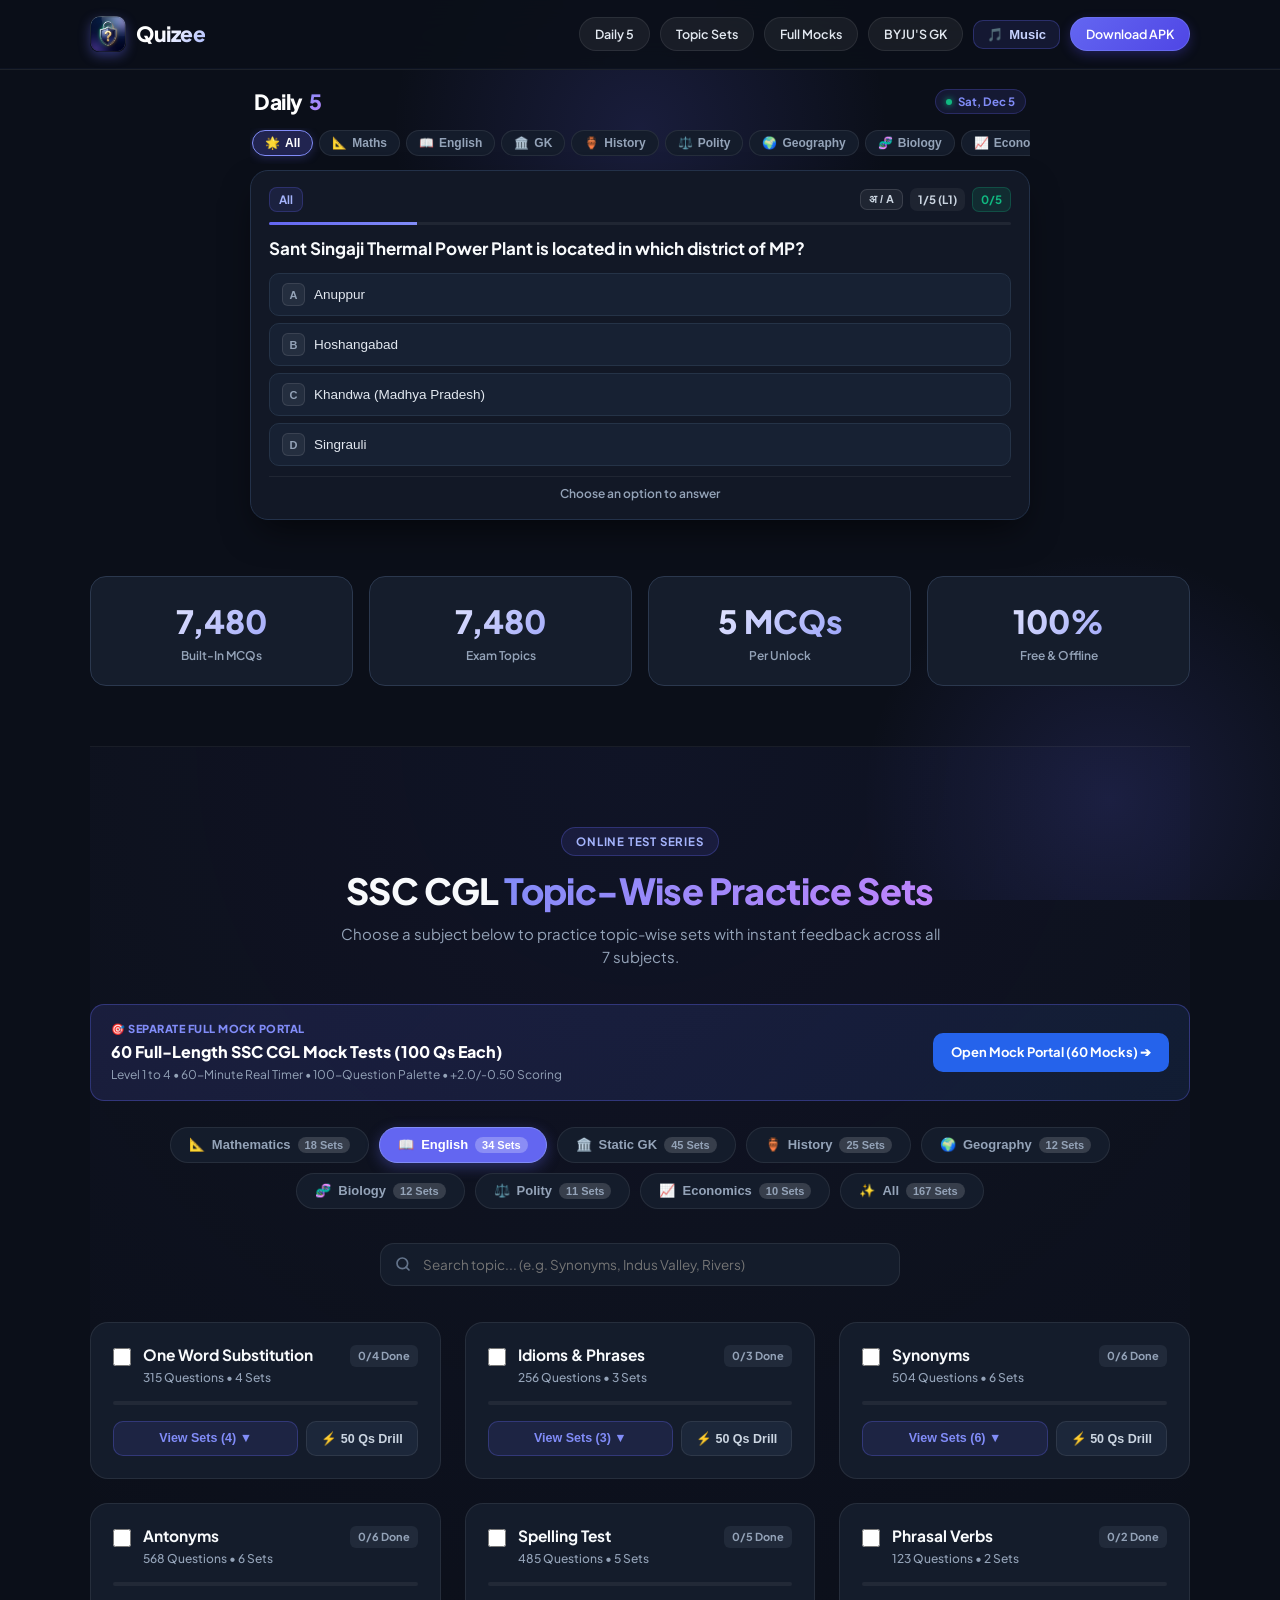
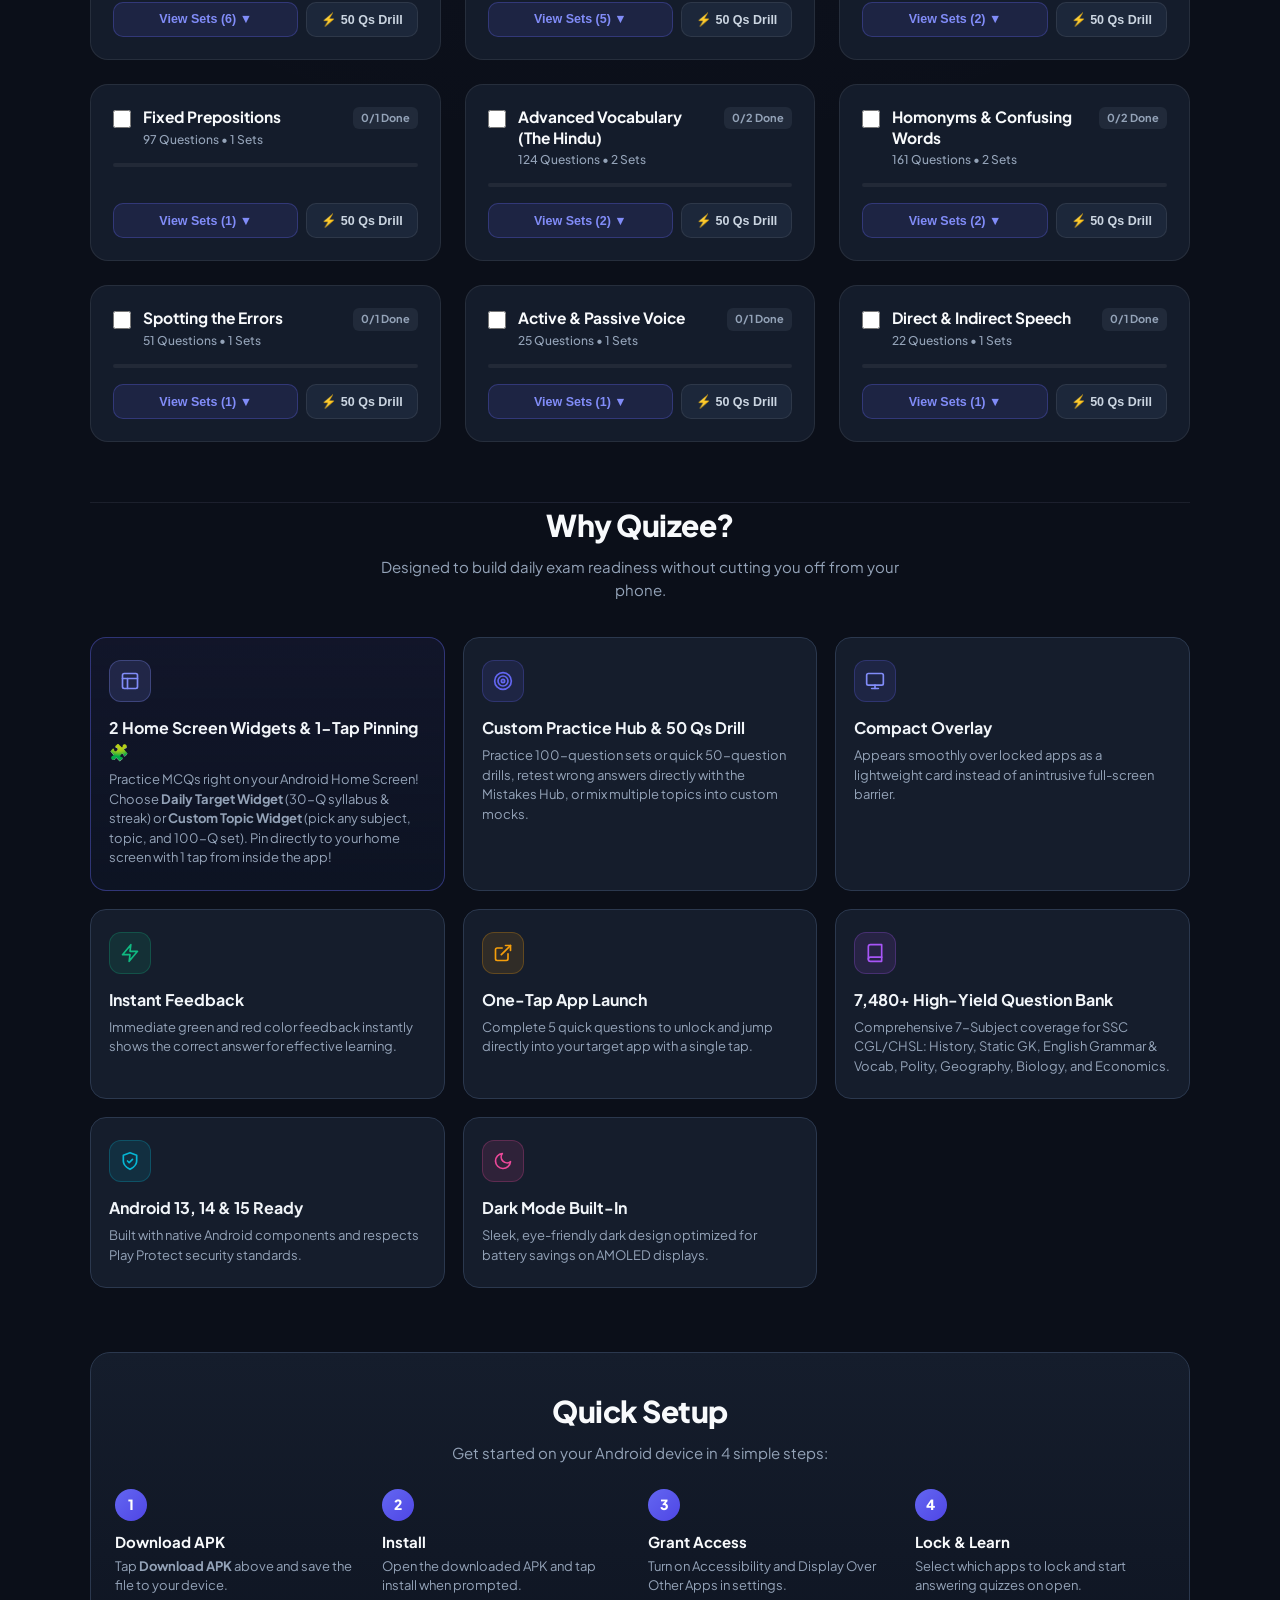
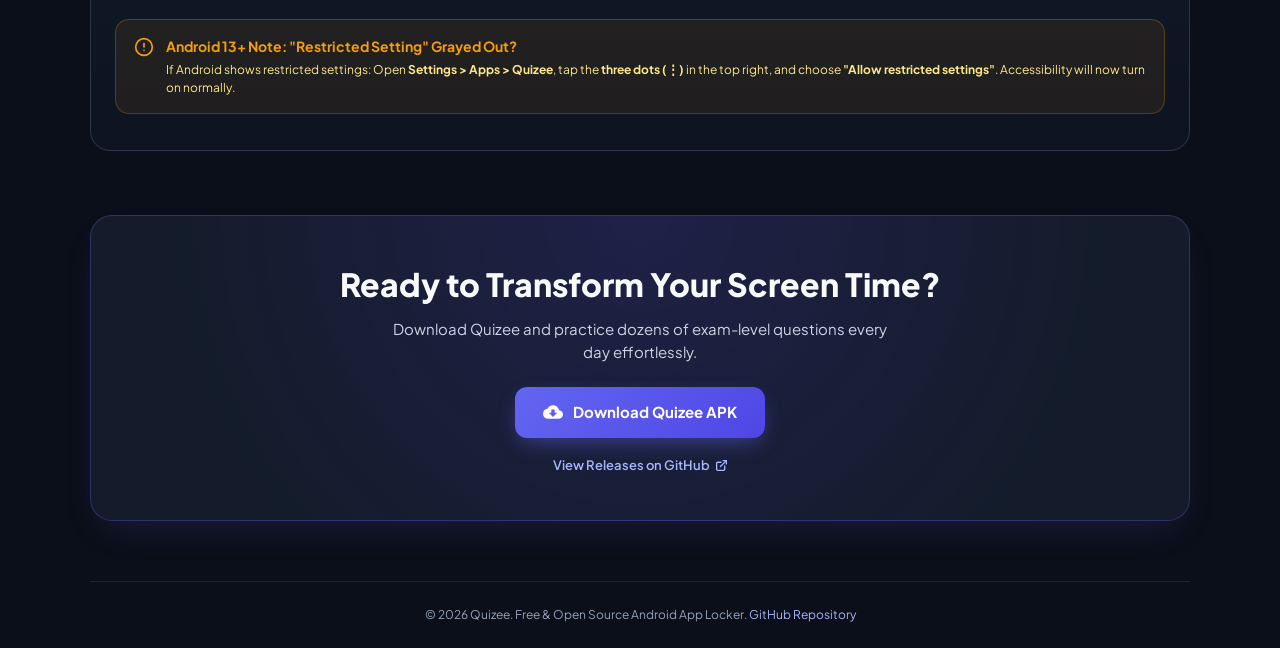
==== commit 359d8c3d: "feat: add SSC CGL Math section (592 questions across 18 chapters) and fix BYJU'S GK table quote rend" ====
--- a/index.html
+++ b/index.html
@@ -4,7 +4,7 @@
     <meta charset="UTF-8">
     <meta name="viewport" content="width=device-width, initial-scale=1.0">
     <title>Quizee — Smart Quiz App Locker for Android | Download APK</title>
-    <meta name="description" content="Quizee: Lock distracting apps behind quick 5-question quizzes. Practice 7400+ High-Yield Static GK, English, History, Polity, Geography, Biology & Economics MCQs while reducing screen time. Free and offline.">
+    <meta name="description" content="Quizee: Lock distracting apps behind quick 5-question quizzes. Practice 8000+ High-Yield SSC CGL Maths (Formulas & Tricks), Static GK, English, History, Polity, Geography, Biology & Economics MCQs while reducing screen time. Free and offline.">
     <link rel="icon" type="image/png" href="assets/favicon.png">
     
     <!-- PWA & 100% Offline Support -->
@@ -4874,11 +4874,13 @@
             <div class="web-test-body" id="webTestActiveBody">
                 <div class="web-question-card">
                     <span class="question-category-tag" id="webQuestionCategory">General</span>
+                    <div class="question-diagram-container" id="webQuestionDiagram" style="display:none;"></div>
                     <div class="question-text-content" id="webQuestionText">Loading question...</div>
                 </div>
                 <div class="web-options-grid" id="webOptionsContainer">
                     <!-- Populated dynamically -->
                 </div>
+                <div class="web-explanation-box" id="webQuestionExplanation" style="display:none;"></div>
             </div>
 
             <!-- Active Test Footer Action Bar -->
@@ -5118,6 +5120,7 @@
 
         const SUBJECTS = [
             { key: 'all', name: 'All', icon: '🌟' },
+            { key: 'math', name: 'Maths', icon: '📐' },
             { key: 'english', name: 'English', icon: '📖' },
             { key: 'static_gk', name: 'GK', icon: '🏛️' },
             { key: 'history', name: 'History', icon: '🏺' },
@@ -5178,7 +5181,7 @@
             if (!rawCat) return 'General';
             let s = rawCat.trim();
             const prefixes = [
-                'English:', 'Modern History:', 'Ancient History:', 'Medieval History:',
+                'Math:', 'English:', 'Modern History:', 'Ancient History:', 'Medieval History:',
                 'Geography:', 'Biology:', 'General Science:', 'Polity:', 'Economics:'
             ];
             for (const p of prefixes) {
--- a/assets/web_tests.css
+++ b/assets/web_tests.css
@@ -1576,3 +1576,178 @@
     color: #ffffff;
     border-top: 2px solid rgba(255, 255, 255, 0.15);
 }
+
+
+/* =========================================================
+   DIAGRAM & SHAPE VIEWER (GEOMETRY & MENSURATION)
+   ========================================================= */
+.question-diagram-container {
+    display: flex;
+    justify-content: center;
+    align-items: center;
+    margin: 12px auto 16px auto;
+    padding: 14px;
+    background: radial-gradient(circle at center, rgba(99, 102, 241, 0.08) 0%, rgba(15, 23, 42, 0.6) 100%);
+    border: 1px solid rgba(129, 140, 248, 0.25);
+    border-radius: 12px;
+    max-width: 320px;
+    width: 100%;
+    overflow: hidden;
+    box-shadow: 0 4px 16px rgba(0, 0, 0, 0.35);
+}
+
+.question-diagram-container svg {
+    max-width: 100%;
+    height: auto;
+    display: block;
+    filter: drop-shadow(0 2px 8px rgba(99, 102, 241, 0.25));
+}
+
+.review-diagram-wrap {
+    display: flex;
+    justify-content: center;
+    margin: 10px 0 14px 0;
+    padding: 10px;
+    background: #0f172a;
+    border: 1px solid rgba(255, 255, 255, 0.08);
+    border-radius: 10px;
+    max-width: 240px;
+}
+
+.review-diagram-wrap svg {
+    max-width: 100%;
+    height: auto;
+}
+
+/* =========================================================
+   SPECIAL FORMULA & SHORT TRICK EXPLANATION CARD
+   ========================================================= */
+.web-explanation-box {
+    margin-top: 14px;
+    margin-bottom: 16px;
+    animation: fadeInSlideUp 0.25s ease-out;
+}
+
+@keyframes fadeInSlideUp {
+    from {
+        opacity: 0;
+        transform: translateY(8px);
+    }
+    to {
+        opacity: 1;
+        transform: translateY(0);
+    }
+}
+
+.active-explanation-card {
+    background: linear-gradient(135deg, rgba(30, 41, 59, 0.95), rgba(15, 23, 42, 0.95));
+    border: 1px solid rgba(99, 102, 241, 0.35);
+    border-left: 4px solid #6366f1;
+    border-radius: 14px;
+    padding: 16px 18px;
+    box-shadow: 0 8px 24px rgba(0, 0, 0, 0.45), 0 0 15px rgba(99, 102, 241, 0.15);
+}
+
+.active-exp-header {
+    display: flex;
+    justify-content: space-between;
+    align-items: center;
+    margin-bottom: 12px;
+    padding-bottom: 8px;
+    border-bottom: 1px solid rgba(255, 255, 255, 0.08);
+}
+
+.active-exp-title {
+    font-size: 13.5px;
+    font-weight: 800;
+    color: #e2e8f0;
+    display: flex;
+    align-items: center;
+    gap: 6px;
+}
+
+.active-exp-pill {
+    font-size: 10px;
+    font-weight: 700;
+    text-transform: uppercase;
+    letter-spacing: 0.5px;
+    padding: 2px 8px;
+    border-radius: 100px;
+    background: rgba(99, 102, 241, 0.2);
+    color: #818cf8;
+    border: 1px solid rgba(99, 102, 241, 0.3);
+}
+
+.active-exp-content {
+    font-size: 13px;
+    line-height: 1.6;
+    color: #cbd5e1;
+    display: flex;
+    flex-direction: column;
+    gap: 8px;
+}
+
+.exp-bullet-row {
+    display: flex;
+    align-items: flex-start;
+    gap: 10px;
+    padding: 8px 10px;
+    border-radius: 8px;
+    background: rgba(255, 255, 255, 0.02);
+}
+
+.exp-formula {
+    background: rgba(99, 102, 241, 0.08);
+    border-left: 3px solid #818cf8;
+}
+
+.exp-trick {
+    background: rgba(245, 158, 11, 0.08);
+    border-left: 3px solid #f59e0b;
+}
+
+.exp-step {
+    background: rgba(16, 185, 129, 0.08);
+    border-left: 3px solid #10b981;
+}
+
+.exp-icon {
+    font-size: 14px;
+    flex-shrink: 0;
+    margin-top: 1px;
+}
+
+.exp-text {
+    flex: 1;
+    color: #f1f5f9;
+}
+
+.exp-text b {
+    color: #93c5fd;
+    margin-right: 4px;
+}
+
+.review-explanation-card {
+    margin-top: 12px;
+    padding: 12px 14px;
+    background: rgba(15, 23, 42, 0.7);
+    border: 1px solid rgba(99, 102, 241, 0.25);
+    border-left: 3px solid #818cf8;
+    border-radius: 10px;
+}
+
+.review-exp-header {
+    font-size: 12px;
+    font-weight: 700;
+    color: #cbd5e1;
+    margin-bottom: 6px;
+}
+
+.review-exp-content {
+    font-size: 12px;
+    line-height: 1.55;
+    color: #94a3b8;
+    display: flex;
+    flex-direction: column;
+    gap: 6px;
+}
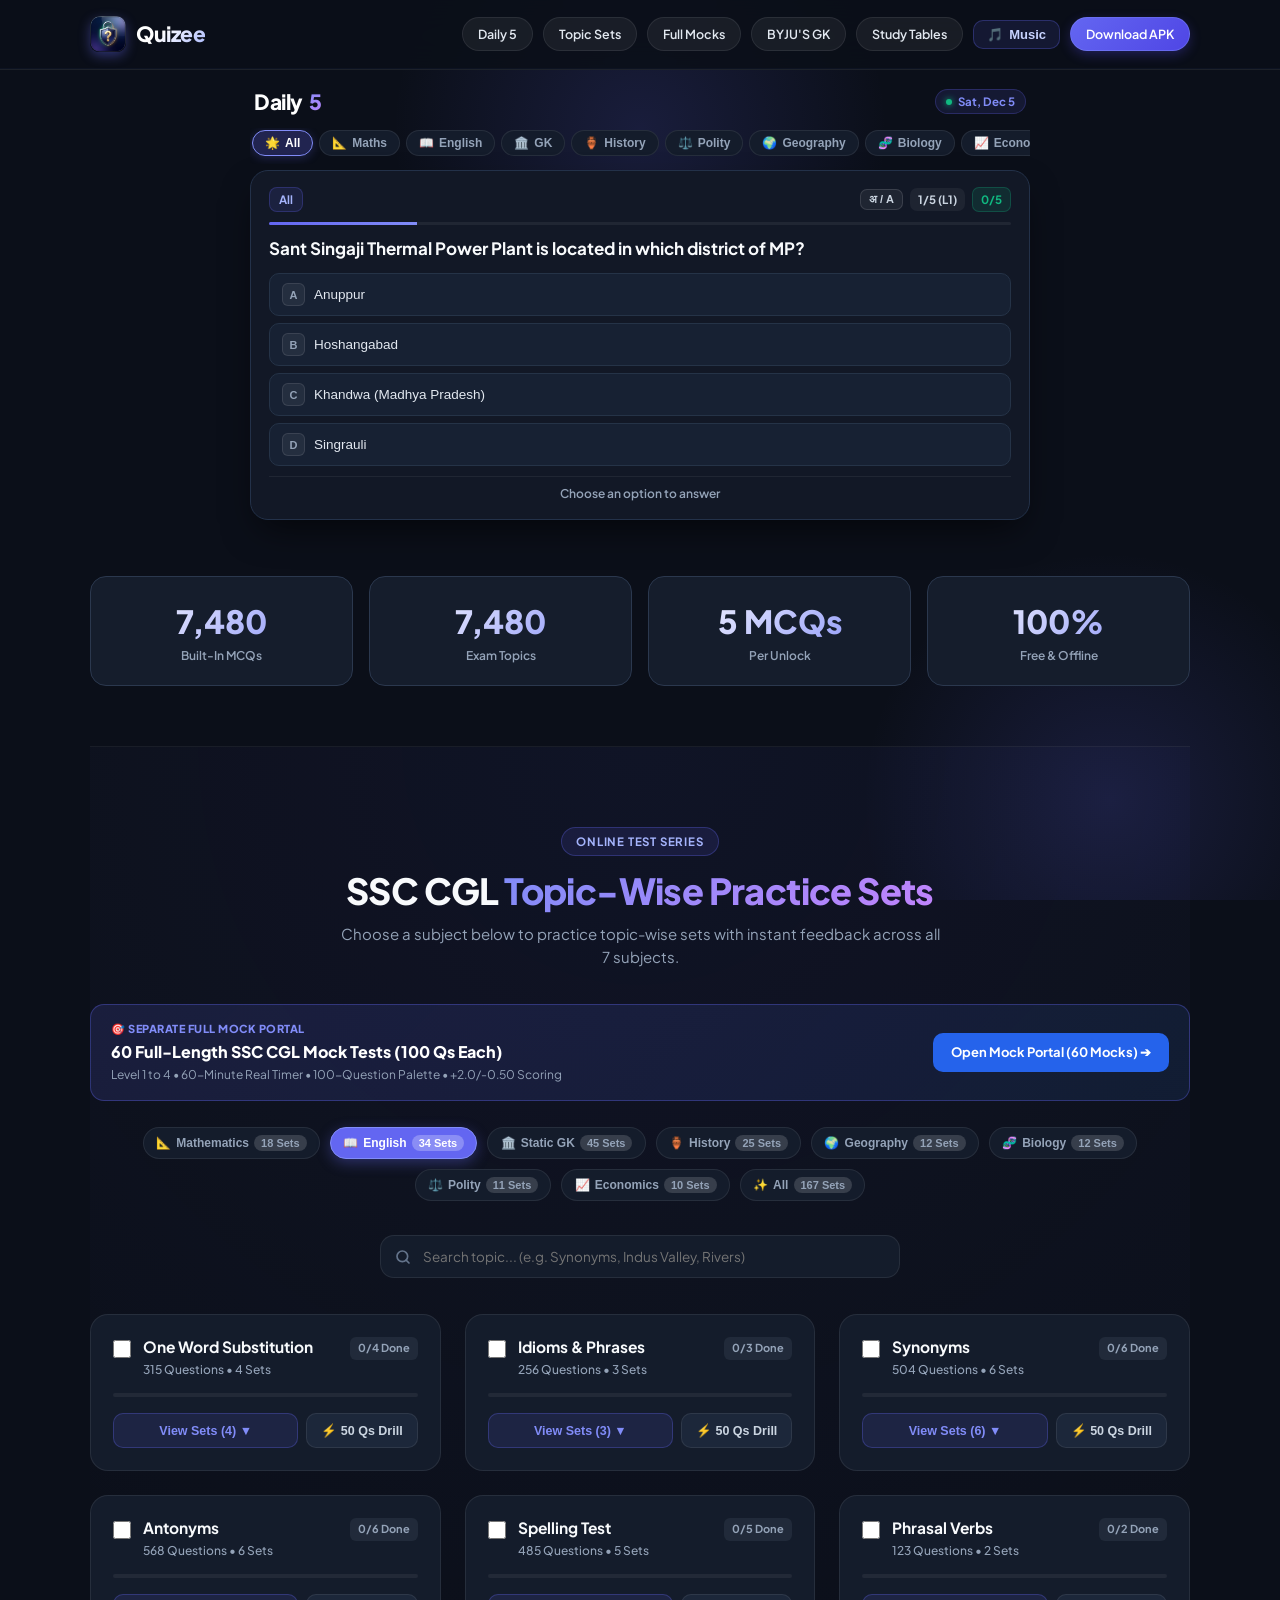
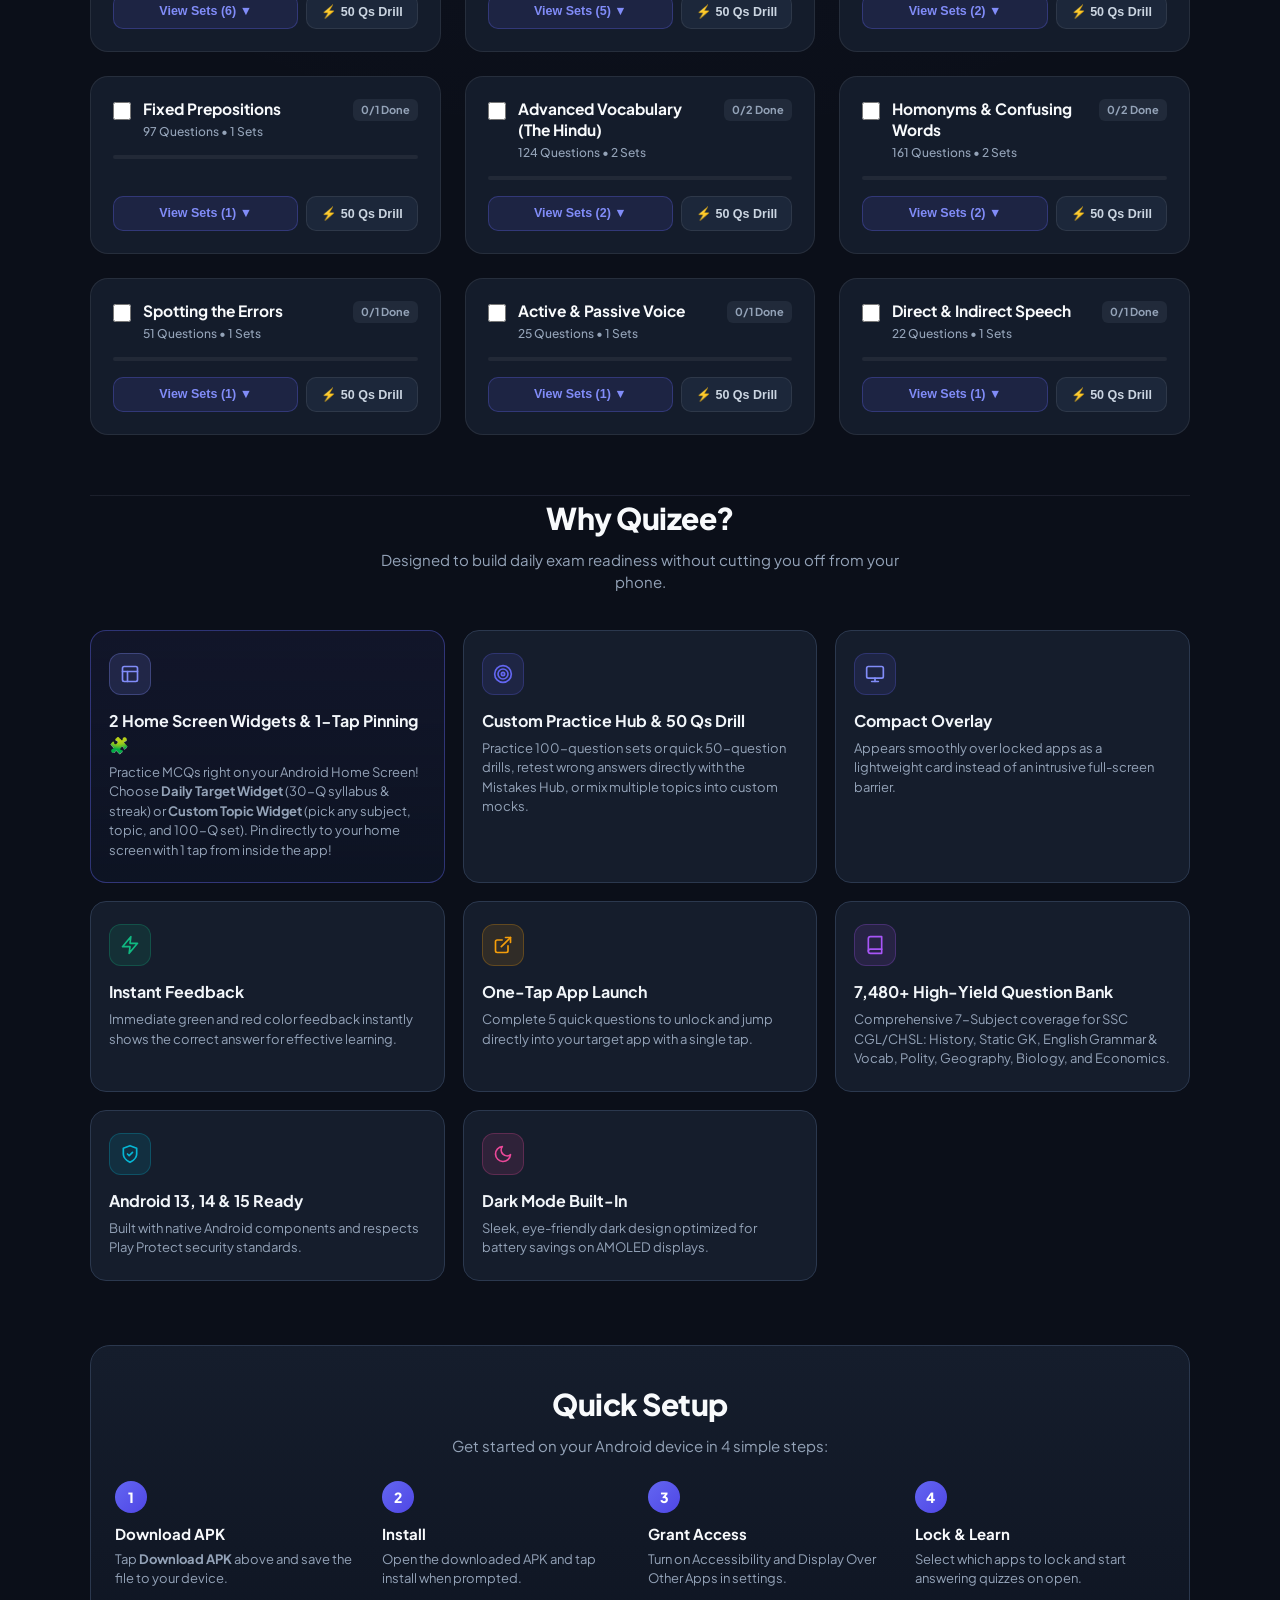
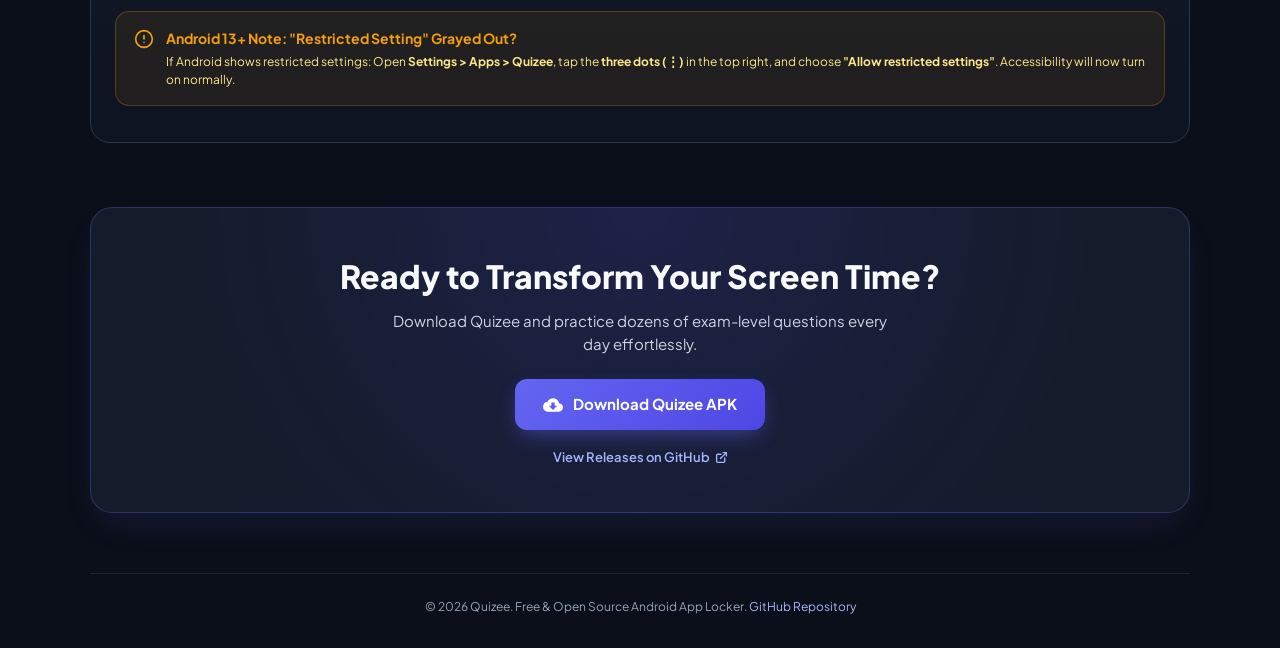
==== commit 9b23230c: "feat: add clean subject/topic-wise Study Tables page (tables.html)" ====
--- a/index.html
+++ b/index.html
@@ -2870,6 +2870,7 @@
                     <a href="#online-tests" class="nav-btn">Topic Sets</a>
                     <a href="mock-tests.html" class="nav-btn">Full Mocks</a>
                     <a href="byjus-gk.html" class="nav-btn">BYJU'S GK</a>
+                    <a href="tables.html" class="nav-btn">Study Tables</a>
                     <button class="nav-btn-audio quize-audio-btn" type="button" title="Play Quizee Music">
                         <span class="audio-btn-icon">🎵</span>
                         <span class="audio-btn-text">Music</span>
@@ -2912,6 +2913,10 @@
                 <a href="byjus-gk.html" class="mobile-nav-item">
                     <span class="mobile-item-icon">🏛️</span>
                     <span>BYJU'S Static GK</span>
+                </a>
+                <a href="tables.html" class="mobile-nav-item">
+                    <span class="mobile-item-icon">📊</span>
+                    <span>Master Study Tables</span>
                 </a>
                 <button class="mobile-nav-item quize-audio-btn" type="button" style="background:transparent; border:none; width:100%; text-align:left; cursor:pointer; color:#cbd5e1; font-weight:600; font-size:14px; padding:10px 14px; display:flex; align-items:center; gap:12px;">
                     <span class="mobile-item-icon audio-btn-icon">🎵</span>
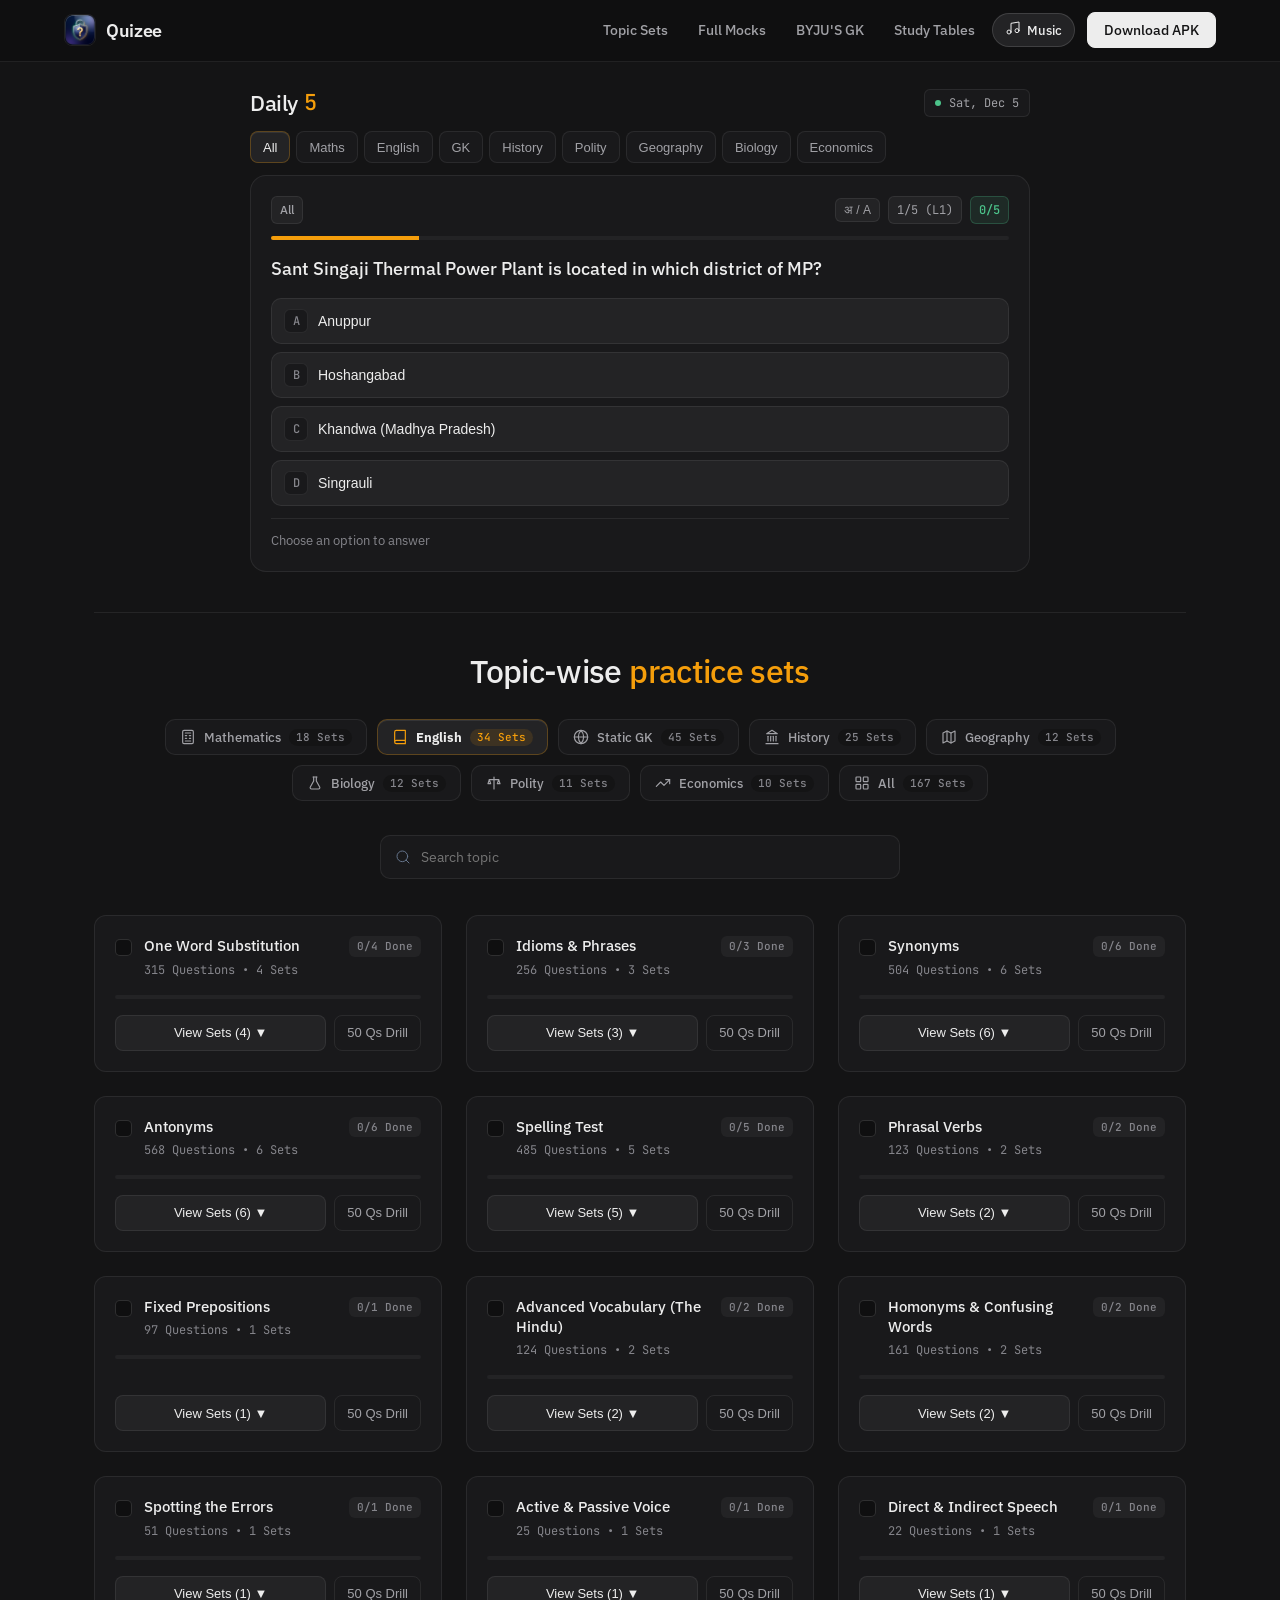
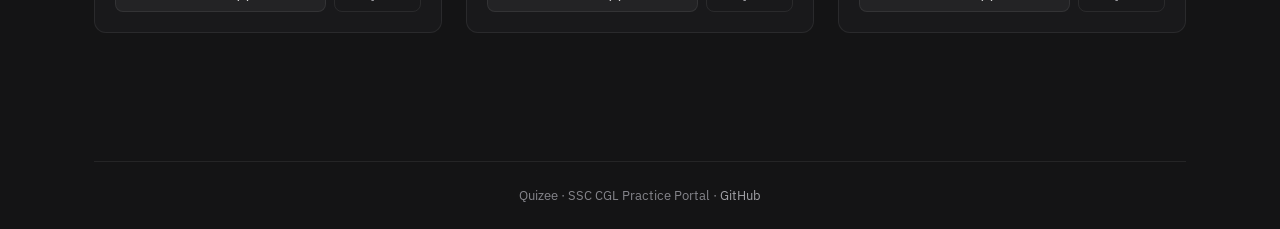
==== commit 83c3bd8d: "Unslop UI: Graphite Dark + Warm Amber theme, unified Subject-tabs UX, mobile navbar, and shared Musi" ====
--- a/index.html
+++ b/index.html
@@ -9,7 +9,7 @@
     
     <!-- PWA & 100% Offline Support -->
     <link rel="manifest" href="manifest.json">
-    <meta name="theme-color" content="#6366f1">
+    <meta name="theme-color" content="#141415">
     <meta name="mobile-web-app-capable" content="yes">
     <meta name="apple-mobile-web-app-capable" content="yes">
     <meta name="apple-mobile-web-app-status-bar-style" content="black-translucent">
@@ -18,21 +18,33 @@
     <!-- Google Fonts -->
     <link rel="preconnect" href="https://fonts.googleapis.com">
     <link rel="preconnect" href="https://fonts.gstatic.com" crossorigin>
-    <link href="https://fonts.googleapis.com/css2?family=Plus+Jakarta+Sans:wght@400;500;600;700;800&family=JetBrains+Mono:wght@500;700&display=swap" rel="stylesheet">
+    <link href="https://fonts.googleapis.com/css2?family=IBM+Plex+Sans:wght@400;500;600&family=JetBrains+Mono:wght@400;500;600&display=swap" rel="stylesheet">
 
     <style>
         :root {
-            --primary: #6366f1;
-            --primary-glow: #818cf8;
-            --secondary: #4f46e5;
-            --correct-green: #10b981;
-            --wrong-red: #ef4444;
-            --bg-dark: #0b0f19;
-            --card-bg: #151d2c;
-            --card-border: #2b384e;
-            --text-main: #f8fafc;
-            --text-muted: #94a3b8;
+            --bg-deep: #0f0f10;
+            --bg-dark: #141415;
+            --card-bg: #19191b;
+            --bg-raised: #232325;
+            --card-border: rgba(237, 237, 237, 0.08);
+            --card-border-strong: rgba(237, 237, 237, 0.14);
+            --text-main: #ededed;
+            --text-secondary: #a1a1a6;
+            --text-muted: #85858b;
+            --accent: #f59e0b;
+            --accent-hover: #fbbf24;
+            --accent-tint: rgba(245, 158, 11, 0.12);
+            --accent-border: rgba(245, 158, 11, 0.28);
+            --accent-ink: #141415;
+            --primary: #f59e0b;
+            --primary-glow: #fbbf24;
+            --secondary: #d97706;
+            --correct-green: #4cc38a;
+            --wrong-red: #e5484d;
             --amber: #f59e0b;
+            --ease-out: cubic-bezier(0.22, 1, 0.36, 1);
+            --font-sans: 'IBM Plex Sans', -apple-system, BlinkMacSystemFont, sans-serif;
+            --font-mono: 'JetBrains Mono', ui-monospace, monospace;
         }
 
         *, *::before, *::after {
@@ -48,40 +60,17 @@
             overflow-x: clip;
             background-color: var(--bg-dark);
             color: var(--text-main);
-            font-family: 'Plus Jakarta Sans', sans-serif;
+            font-family: var(--font-sans);
+            font-weight: 400;
             line-height: 1.5;
             -webkit-font-smoothing: antialiased;
         }
-
-        /* Ambient Glow Wrapper to prevent horizontal overflow */
-        .glow-wrapper {
-            position: absolute;
-            top: 0;
-            left: 0;
-            width: 100%;
-            max-width: 100%;
-            height: 100%;
-            overflow: hidden;
-            pointer-events: none;
-            z-index: 0;
-        }
-
-        .glow-circle {
-            position: absolute;
-            width: min(500px, 90vw);
-            height: min(500px, 90vw);
-            border-radius: 50%;
-            background: radial-gradient(circle, rgba(99, 102, 241, 0.16) 0%, rgba(11, 15, 25, 0) 70%);
-            pointer-events: none;
-        }
-        .glow-1 { top: -120px; left: 50%; transform: translateX(-50%); }
-        .glow-2 { top: 550px; right: -80px; }
 
         .container {
             width: 100%;
             max-width: 1140px;
             margin: 0 auto;
-            padding: 0 20px;
+            padding: 0 24px;
             position: relative;
             z-index: 1;
         }
@@ -92,10 +81,9 @@
             }
         }
 
-        /* Sticky Glassmorphic Header & Modern Responsive Navigation */
         html {
             scroll-behavior: smooth;
-            scroll-padding-top: 80px;
+            scroll-padding-top: 76px;
         }
 
         .site-header {
@@ -104,28 +92,25 @@
             left: 0;
             width: 100%;
             z-index: 1000;
-            background: rgba(11, 15, 25, 0.88);
-            backdrop-filter: blur(16px);
-            -webkit-backdrop-filter: blur(16px);
-            border-bottom: 1px solid rgba(255, 255, 255, 0.08);
-            transition: all 0.3s ease;
+            background: var(--bg-deep);
+            border-bottom: 1px solid var(--card-border);
+            transition: border-color 160ms var(--ease-out), background-color 160ms var(--ease-out);
         }
 
         .site-header.scrolled {
-            box-shadow: 0 8px 24px rgba(0, 0, 0, 0.45);
-            border-bottom-color: rgba(99, 102, 241, 0.2);
+            border-bottom-color: var(--card-border-strong);
         }
 
         .nav-container {
             width: 100%;
             max-width: 1140px;
             margin: 0 auto;
-            padding: 0 20px;
+            padding: 0 24px;
         }
 
         @media (max-width: 480px) {
             .nav-container {
-                padding: 0 14px;
+                padding: 0 16px;
             }
         }
 
@@ -133,7 +118,7 @@
             display: flex;
             align-items: center;
             justify-content: space-between;
-            height: 68px;
+            height: 60px;
             gap: 16px;
         }
 
@@ -148,101 +133,105 @@
         }
 
         .logo-wrap img {
-            width: 36px;
-            height: 36px;
-            border-radius: 9px;
-            box-shadow: 0 4px 12px rgba(99, 102, 241, 0.4);
+            width: 32px;
+            height: 32px;
+            border-radius: 8px;
+            border: 1px solid var(--card-border);
             display: block;
         }
 
         .logo-text {
-            font-size: 21px;
-            font-weight: 800;
-            letter-spacing: -0.5px;
-            background: linear-gradient(135deg, #ffffff 40%, #a5b4fc 100%);
-            -webkit-background-clip: text;
-            -webkit-text-fill-color: transparent;
+            font-size: 18px;
+            font-weight: 600;
+            letter-spacing: -0.02em;
+            color: var(--text-main);
         }
 
         .version-badge {
-            font-size: 10.5px;
-            font-weight: 700;
-            color: #818cf8;
-            background: rgba(99, 102, 241, 0.15);
-            border: 1px solid rgba(99, 102, 241, 0.3);
-            padding: 2px 7px;
-            border-radius: 12px;
-            letter-spacing: 0.2px;
+            font-family: var(--font-mono);
+            font-size: 11px;
+            font-weight: 500;
+            color: var(--text-muted);
+            background: var(--bg-raised);
+            border: 1px solid var(--card-border);
+            padding: 2px 8px;
+            border-radius: 6px;
         }
 
         /* Desktop Nav Actions */
         .nav-links-desktop {
             display: flex;
             align-items: center;
-            gap: 10px;
+            gap: 4px;
         }
 
         .nav-btn {
             display: inline-flex;
             align-items: center;
             gap: 6px;
-            background: rgba(255, 255, 255, 0.06);
-            border: 1px solid rgba(255, 255, 255, 0.08);
-            color: #e2e8f0;
-            padding: 7px 15px;
-            border-radius: 20px;
-            font-size: 12.5px;
-            font-weight: 600;
+            background: transparent;
+            border: 1px solid transparent;
+            color: var(--text-secondary);
+            padding: 6px 12px;
+            height: 36px;
+            border-radius: 8px;
+            font-size: 14px;
+            font-weight: 500;
             text-decoration: none;
-            transition: all 0.2s cubic-bezier(0.4, 0, 0.2, 1);
+            transition: background-color 140ms var(--ease-out), color 140ms var(--ease-out), border-color 140ms var(--ease-out);
             white-space: nowrap;
         }
 
         .nav-btn:hover {
-            background: rgba(255, 255, 255, 0.12);
-            border-color: rgba(255, 255, 255, 0.18);
-            color: #fff;
-            transform: translateY(-1px);
+            background: var(--bg-raised);
+            color: var(--text-main);
+        }
+
+        .nav-btn.active {
+            background: var(--bg-raised);
+            border-color: var(--card-border);
+            color: var(--text-main);
+        }
+
+        .nav-btn:focus-visible,
+        .btn-download:focus-visible,
+        .daily-option-btn:focus-visible,
+        .daily-subject-chip:focus-visible,
+        .daily-subtopic-chip:focus-visible {
+            outline: 2px solid var(--accent);
+            outline-offset: 2px;
         }
 
         .nav-btn-mocks {
-            background: rgba(99, 102, 241, 0.12);
-            border-color: rgba(99, 102, 241, 0.35);
-            color: #c7d2fe;
+            color: var(--text-secondary);
         }
 
         .nav-btn-mocks:hover {
-            background: rgba(99, 102, 241, 0.25);
-            border-color: rgba(99, 102, 241, 0.5);
-            color: #fff;
+            background: var(--bg-raised);
+            color: var(--text-main);
         }
 
         .pulse-indicator {
-            width: 7px;
-            height: 7px;
+            width: 6px;
+            height: 6px;
             border-radius: 50%;
-            background: #10b981;
-            box-shadow: 0 0 8px #10b981;
+            background: var(--correct-green);
             display: inline-block;
-            animation: pulse-dot 2s infinite;
-        }
-
-        @keyframes pulse-dot {
-            0%, 100% { opacity: 1; transform: scale(1); }
-            50% { opacity: 0.5; transform: scale(1.3); }
         }
 
         .nav-btn-primary {
-            background: linear-gradient(135deg, #6366f1 0%, #4f46e5 100%);
-            border-color: rgba(129, 140, 248, 0.4);
-            color: #fff;
-            box-shadow: 0 4px 12px rgba(79, 70, 229, 0.3);
+            background: var(--text-main);
+            border-color: var(--text-main);
+            color: var(--bg-dark);
+            font-weight: 500;
+            margin-left: 8px;
+            padding: 6px 16px;
         }
 
         .nav-btn-primary:hover {
-            background: linear-gradient(135deg, #4f46e5 0%, #4338ca 100%);
-            box-shadow: 0 6px 16px rgba(79, 70, 229, 0.45);
-            color: #fff;
+            background: #ffffff;
+            border-color: #ffffff;
+            color: var(--bg-dark);
         }
 
         /* Mobile Nav Actions (Direct APK + Hamburger) */
@@ -255,87 +244,86 @@
         .nav-btn-mobile-download {
             display: inline-flex;
             align-items: center;
-            gap: 5px;
-            background: linear-gradient(135deg, #6366f1 0%, #4f46e5 100%);
-            color: #fff;
-            padding: 6px 13px;
-            border-radius: 16px;
+            gap: 6px;
+            background: var(--text-main);
+            color: var(--bg-dark);
+            padding: 6px 12px;
+            height: 32px;
+            border-radius: 8px;
             font-size: 12px;
-            font-weight: 700;
+            font-weight: 500;
             text-decoration: none;
-            box-shadow: 0 2px 8px rgba(99, 102, 241, 0.35);
             white-space: nowrap;
         }
 
         .hamburger-btn {
-            width: 40px;
-            height: 40px;
-            background: rgba(255, 255, 255, 0.06);
-            border: 1px solid rgba(255, 255, 255, 0.12);
-            border-radius: 10px;
+            width: 36px;
+            height: 36px;
+            background: var(--bg-raised);
+            border: 1px solid var(--card-border);
+            border-radius: 8px;
             display: flex;
             flex-direction: column;
             align-items: center;
             justify-content: center;
-            gap: 5px;
+            gap: 4px;
             cursor: pointer;
             padding: 0;
-            transition: all 0.25s ease;
+            transition: background-color 140ms var(--ease-out), border-color 140ms var(--ease-out);
         }
 
         .hamburger-btn:hover, .hamburger-btn:focus-visible {
-            background: rgba(255, 255, 255, 0.12);
-            border-color: rgba(99, 102, 241, 0.4);
+            background: #2c2c2f;
+            border-color: var(--card-border-strong);
             outline: none;
         }
 
         .hamburger-btn .bar {
-            width: 18px;
-            height: 2px;
-            background-color: #f1f5f9;
+            width: 16px;
+            height: 1.5px;
+            background-color: var(--text-main);
             border-radius: 2px;
-            transition: all 0.25s cubic-bezier(0.4, 0, 0.2, 1);
-        }
-
-        /* Hamburger Active (Morphs to ✕) */
+            transition: transform 180ms var(--ease-out), opacity 180ms var(--ease-out);
+        }
+
+        /* Hamburger Active (Morphs to X) */
         .hamburger-btn.active {
-            background: rgba(99, 102, 241, 0.2);
-            border-color: rgba(99, 102, 241, 0.5);
+            background: var(--bg-raised);
+            border-color: var(--accent-border);
         }
 
         .hamburger-btn.active .bar-1 {
-            transform: translateY(7px) rotate(45deg);
+            transform: translateY(5.5px) rotate(45deg);
         }
 
         .hamburger-btn.active .bar-2 {
             opacity: 0;
-            transform: translateX(-6px);
+            transform: translateX(-4px);
         }
 
         .hamburger-btn.active .bar-3 {
-            transform: translateY(-7px) rotate(-45deg);
+            transform: translateY(-5.5px) rotate(-45deg);
         }
 
         /* Mobile Drawer Dropdown */
         .mobile-menu-drawer {
             max-height: 0;
             overflow: hidden;
-            background: #0d1322;
+            background: var(--bg-deep);
             border-bottom: 1px solid transparent;
-            transition: max-height 0.35s cubic-bezier(0.4, 0, 0.2, 1), border-color 0.35s;
+            transition: max-height 260ms var(--ease-out), border-color 260ms var(--ease-out);
         }
 
         .mobile-menu-drawer.open {
             max-height: 480px;
-            border-bottom: 1px solid rgba(99, 102, 241, 0.25);
-            box-shadow: 0 16px 32px rgba(0, 0, 0, 0.5);
+            border-bottom: 1px solid var(--card-border);
         }
 
         .mobile-menu-inner {
-            padding: 12px 16px 18px;
+            padding: 12px 16px 16px;
             display: flex;
             flex-direction: column;
-            gap: 8px;
+            gap: 4px;
             max-width: 1140px;
             margin: 0 auto;
         }
@@ -343,20 +331,22 @@
         .mobile-nav-item {
             display: flex;
             align-items: center;
-            gap: 12px;
-            padding: 12px 14px;
-            background: rgba(255, 255, 255, 0.03);
-            border: 1px solid rgba(255, 255, 255, 0.06);
-            border-radius: 12px;
+            gap: 10px;
+            padding: 8px 12px;
+            height: 40px;
+            background: transparent;
+            border: 1px solid transparent;
+            border-radius: 8px;
             text-decoration: none;
-            color: #f8fafc;
-            transition: all 0.2s ease;
+            color: var(--text-main);
+            font-size: 14px;
+            font-weight: 500;
+            transition: background-color 140ms var(--ease-out), border-color 140ms var(--ease-out);
         }
 
         .mobile-nav-item:active, .mobile-nav-item:hover {
-            background: rgba(99, 102, 241, 0.12);
-            border-color: rgba(99, 102, 241, 0.3);
-            transform: translateX(3px);
+            background: var(--bg-raised);
+            border-color: var(--card-border);
         }
 
         .mobile-item-highlight {
@@ -365,15 +355,18 @@
         }
 
         .mobile-item-icon {
-            font-size: 20px;
-            width: 32px;
-            height: 32px;
+            width: 20px;
+            height: 20px;
             display: flex;
             align-items: center;
             justify-content: center;
-            background: rgba(255, 255, 255, 0.05);
-            border-radius: 8px;
+            color: var(--text-muted);
             flex-shrink: 0;
+        }
+
+        .mobile-item-icon svg {
+            width: 16px;
+            height: 16px;
         }
 
         .mobile-item-content {
@@ -431,15 +424,16 @@
             flex-direction: column;
             align-items: center;
             justify-content: center;
-            background: linear-gradient(135deg, #6366f1 0%, #4338ca 100%);
-            color: #fff;
+            background: var(--text-main);
+            color: var(--bg-dark);
             padding: 12px 16px;
-            border-radius: 12px;
+            border-radius: 8px;
             text-decoration: none;
             text-align: center;
-            box-shadow: 0 4px 14px rgba(79, 70, 229, 0.35);
-            border: 1px solid rgba(129, 140, 248, 0.4);
-            transition: transform 0.2s;
+            border: 1px solid var(--text-main);
+            font-weight: 500;
+            margin-top: 8px;
+            transition: background-color 140ms var(--ease-out), transform 140ms var(--ease-out);
         }
 
         .mobile-btn-download:active {
@@ -589,21 +583,24 @@
             display: inline-flex;
             align-items: center;
             justify-content: center;
-            gap: 10px;
-            background: linear-gradient(135deg, #6366f1 0%, #4f46e5 100%);
-            color: #ffffff;
-            padding: 14px 28px;
-            border-radius: 12px;
+            gap: 8px;
+            background: var(--text-main);
+            color: var(--bg-dark);
+            height: 44px;
+            padding: 0 20px;
+            border-radius: 8px;
             text-decoration: none;
-            font-size: 15px;
-            font-weight: 700;
-            box-shadow: 0 8px 20px -4px rgba(99, 102, 241, 0.45);
-            transition: all 0.25s ease;
+            font-size: 14px;
+            font-weight: 500;
+            transition: background-color 140ms var(--ease-out), transform 140ms var(--ease-out);
         }
 
         .btn-download:hover {
-            transform: translateY(-2px);
-            box-shadow: 0 12px 25px -4px rgba(99, 102, 241, 0.6);
+            background: #ffffff;
+        }
+
+        .btn-download:active {
+            transform: scale(0.98);
         }
 
         .btn-download svg {
@@ -863,62 +860,65 @@
             display: grid;
             grid-template-columns: repeat(4, 1fr);
             gap: 16px;
-            margin: 36px 0 60px;
+            margin: 32px 0 64px;
         }
 
         @media (max-width: 768px) {
             .stats-grid {
                 grid-template-columns: repeat(2, 1fr);
                 gap: 12px;
-                margin: 28px 0 48px;
+                margin: 24px 0 48px;
             }
         }
 
         .stat-card {
             background: var(--card-bg);
             border: 1px solid var(--card-border);
-            border-radius: 16px;
-            padding: 20px 14px;
-            text-align: center;
+            border-radius: 12px;
+            padding: 20px 16px;
+            text-align: left;
         }
 
         .stat-number {
-            font-size: clamp(26px, 4vw, 32px);
-            font-weight: 800;
-            background: linear-gradient(135deg, #fff 0%, #818cf8 100%);
-            -webkit-background-clip: text;
-            -webkit-text-fill-color: transparent;
-            margin-bottom: 2px;
+            font-family: var(--font-mono);
+            font-variant-numeric: tabular-nums;
+            font-size: clamp(24px, 3.5vw, 28px);
+            font-weight: 500;
+            color: var(--text-main);
+            line-height: 1.1;
+            margin-bottom: 6px;
         }
 
         .stat-label {
-            font-size: 12px;
+            font-size: 13px;
             color: var(--text-muted);
-            font-weight: 600;
+            font-weight: 400;
         }
 
         /* Section Headings */
         .section-title {
             text-align: center;
-            font-size: clamp(24px, 4vw, 30px);
-            font-weight: 800;
-            letter-spacing: -0.5px;
+            font-size: clamp(24px, 4vw, 32px);
+            font-weight: 500;
+            letter-spacing: -0.02em;
+            line-height: 1.15;
             margin-bottom: 8px;
+            color: var(--text-main);
         }
 
         .section-desc {
             text-align: center;
-            color: var(--text-muted);
-            font-size: clamp(14px, 2.5vw, 15px);
+            color: var(--text-secondary);
+            font-size: 15px;
             max-width: 520px;
-            margin: 0 auto 36px;
+            margin: 0 auto 32px;
         }
 
         /* Features Section */
         .features-grid {
             display: grid;
             grid-template-columns: repeat(3, 1fr);
-            gap: 18px;
+            gap: 16px;
             margin-bottom: 64px;
         }
 
@@ -937,80 +937,85 @@
         .feature-card {
             background: var(--card-bg);
             border: 1px solid var(--card-border);
-            border-radius: 16px;
-            padding: 22px 18px;
-            transition: all 0.25s ease;
+            border-radius: 12px;
+            padding: 20px;
+            transition: border-color 160ms var(--ease-out), background-color 160ms var(--ease-out);
         }
 
         .feature-card:hover {
-            border-color: rgba(99, 102, 241, 0.4);
-            transform: translateY(-2px);
+            border-color: var(--card-border-strong);
+            background: #1d1d20;
+        }
+
+        .feature-card--highlight {
+            border-color: var(--accent-border);
         }
 
         .feature-icon-wrap {
-            width: 42px;
-            height: 42px;
-            border-radius: 12px;
-            background: rgba(99, 102, 241, 0.12);
-            border: 1px solid rgba(99, 102, 241, 0.25);
+            width: 36px;
+            height: 36px;
+            border-radius: 8px;
+            background: var(--bg-raised);
+            border: 1px solid var(--card-border);
             display: inline-flex;
             align-items: center;
             justify-content: center;
-            color: #818cf8;
-            margin-bottom: 14px;
+            color: var(--text-secondary);
+            margin-bottom: 16px;
         }
 
         .feature-icon-wrap svg {
-            width: 20px;
-            height: 20px;
+            width: 18px;
+            height: 18px;
+            stroke-width: 1.5;
         }
 
         .feature-card h3 {
-            font-size: 16px;
-            font-weight: 700;
-            margin-bottom: 6px;
-            color: #f1f5f9;
+            font-size: 15px;
+            font-weight: 500;
+            margin-bottom: 8px;
+            color: var(--text-main);
         }
 
         .feature-card p {
-            font-size: 13px;
-            color: var(--text-muted);
+            font-size: 13.5px;
+            color: var(--text-secondary);
             line-height: 1.5;
         }
 
         /* Steps Section */
         .steps-box {
-            background: linear-gradient(180deg, #151d2c 0%, #0d1320 100%);
+            background: var(--card-bg);
             border: 1px solid var(--card-border);
-            border-radius: 20px;
-            padding: 36px 24px;
+            border-radius: 16px;
+            padding: 32px 24px;
             margin-bottom: 64px;
         }
 
         @media (max-width: 560px) {
             .steps-box {
-                padding: 26px 16px;
+                padding: 24px 16px;
             }
         }
 
         .steps-grid {
             display: grid;
             grid-template-columns: repeat(4, 1fr);
-            gap: 16px;
+            gap: 20px;
             margin-top: 24px;
         }
 
         @media (max-width: 860px) {
             .steps-grid {
                 grid-template-columns: repeat(2, 1fr);
-                gap: 18px;
+                gap: 16px;
             }
         }
 
         @media (max-width: 540px) {
             .steps-grid {
                 grid-template-columns: 1fr;
-                gap: 14px;
+                gap: 16px;
             }
         }
 
@@ -1019,38 +1024,41 @@
         }
 
         .step-num {
-            width: 32px;
-            height: 32px;
-            border-radius: 50%;
-            background: linear-gradient(135deg, #6366f1, #4f46e5);
-            color: #fff;
+            width: 28px;
+            height: 28px;
+            border-radius: 6px;
+            background: var(--bg-raised);
+            border: 1px solid var(--card-border);
+            color: var(--accent);
+            font-family: var(--font-mono);
+            font-variant-numeric: tabular-nums;
             display: flex;
             align-items: center;
             justify-content: center;
-            font-weight: 800;
-            font-size: 14px;
-            margin-bottom: 10px;
+            font-weight: 500;
+            font-size: 13px;
+            margin-bottom: 12px;
         }
 
         .step-item h4 {
             font-size: 15px;
-            font-weight: 700;
-            color: #f8fafc;
+            font-weight: 500;
+            color: var(--text-main);
             margin-bottom: 4px;
         }
 
         .step-item p {
             font-size: 13px;
-            color: var(--text-muted);
-            line-height: 1.45;
+            color: var(--text-secondary);
+            line-height: 1.5;
         }
 
         /* Restricted Settings Alert Box */
         .restricted-alert-box {
-            background: rgba(245, 158, 11, 0.08);
-            border: 1px solid rgba(245, 158, 11, 0.25);
-            border-radius: 14px;
-            padding: 16px 18px;
+            background: rgba(245, 158, 11, 0.06);
+            border: 1px solid var(--accent-border);
+            border-radius: 12px;
+            padding: 16px;
             margin-top: 24px;
             display: flex;
             gap: 12px;
@@ -1066,72 +1074,90 @@
 
         .alert-icon {
             flex-shrink: 0;
-            margin-top: 1px;
+            margin-top: 2px;
         }
 
         .alert-icon svg {
-            width: 20px;
-            height: 20px;
-            color: var(--amber);
+            width: 18px;
+            height: 18px;
+            stroke-width: 1.5;
+            color: var(--accent);
         }
 
         .alert-content h4 {
             font-size: 14px;
-            color: var(--amber);
-            font-weight: 700;
+            color: var(--text-main);
+            font-weight: 500;
             margin-bottom: 4px;
         }
 
         .alert-content p {
-            font-size: 12px;
-            color: #fde68a;
+            font-size: 13px;
+            color: var(--text-secondary);
             line-height: 1.5;
         }
 
         /* Download Section */
         .download-cta-box {
-            background: radial-gradient(circle at 50% 0%, rgba(99, 102, 241, 0.22) 0%, rgba(21, 29, 44, 0.95) 75%);
-            border: 1px solid rgba(99, 102, 241, 0.3);
-            border-radius: 22px;
-            padding: 44px 20px;
+            background: var(--card-bg);
+            border: 1px solid var(--card-border);
+            border-radius: 16px;
+            padding: 40px 24px;
             text-align: center;
-            margin-bottom: 60px;
-            box-shadow: 0 16px 40px -15px rgba(99, 102, 241, 0.2);
+            margin-bottom: 64px;
         }
 
         .download-cta-box h2 {
-            font-size: clamp(24px, 4.5vw, 32px);
-            font-weight: 800;
-            margin-bottom: 10px;
+            font-size: clamp(24px, 4vw, 30px);
+            font-weight: 500;
+            letter-spacing: -0.02em;
+            margin-bottom: 8px;
+            color: var(--text-main);
         }
 
         .download-cta-box p {
-            font-size: clamp(14px, 2.5vw, 15px);
-            color: #cbd5e1;
-            max-width: 500px;
+            font-size: 15px;
+            color: var(--text-secondary);
+            max-width: 480px;
             margin: 0 auto 24px;
+        }
+
+        .download-release-link {
+            color: var(--text-secondary);
+            text-decoration: none;
+            font-size: 13px;
+            font-weight: 500;
+            display: inline-flex;
+            align-items: center;
+            gap: 6px;
+            transition: color 140ms var(--ease-out);
+        }
+
+        .download-release-link:hover {
+            color: var(--text-main);
         }
 
         @media (max-width: 540px) {
             .download-cta-box .btn-download {
                 width: 100%;
-                padding: 14px 20px;
+                padding: 0 20px;
             }
         }
 
         footer {
-            border-top: 1px solid rgba(255, 255, 255, 0.08);
+            border-top: 1px solid var(--card-border);
             padding: 24px 0;
             text-align: center;
-            font-size: 12px;
+            font-size: 13px;
             color: var(--text-muted);
         }
 
         footer a {
-            color: #a5b4fc;
+            color: var(--text-secondary);
             text-decoration: none;
         }
         footer a:hover {
+            color: var(--text-main);
             text-decoration: underline;
         }
 /* ========================================================= */
@@ -2328,38 +2354,31 @@
         /* CLEAN NAVBAR & AUDIO BUTTON STYLES             */
         /* ============================================== */
         .nav-btn-audio {
-            background: rgba(99, 102, 241, 0.12);
-            border: 1px solid rgba(99, 102, 241, 0.3);
-            color: #c7d2fe;
+            background: transparent;
+            border: 1px solid var(--card-border);
+            color: var(--text-secondary);
             display: inline-flex;
             align-items: center;
             gap: 6px;
-            padding: 6px 13px;
-            border-radius: 10px;
+            height: 36px;
+            padding: 0 12px;
+            border-radius: 8px;
             font-size: 13px;
-            font-weight: 700;
+            font-weight: 500;
             cursor: pointer;
-            transition: all 0.2s ease;
+            transition: background-color 140ms var(--ease-out), border-color 140ms var(--ease-out), color 140ms var(--ease-out);
         }
 
         .nav-btn-audio:hover {
-            background: rgba(99, 102, 241, 0.24);
-            border-color: #6366f1;
-            color: #ffffff;
-            transform: translateY(-1px);
+            background: var(--bg-raised);
+            border-color: var(--card-border-strong);
+            color: var(--text-main);
         }
 
         .nav-btn-audio.is-playing {
-            background: linear-gradient(135deg, rgba(16, 185, 129, 0.22), rgba(99, 102, 241, 0.25));
-            border-color: #10b981;
-            color: #34d399;
-            box-shadow: 0 0 14px rgba(16, 185, 129, 0.4);
-            animation: audioPulse 1.8s infinite;
-        }
-
-        @keyframes audioPulse {
-            0%, 100% { box-shadow: 0 0 8px rgba(16, 185, 129, 0.3); }
-            50% { box-shadow: 0 0 16px rgba(99, 102, 241, 0.6); }
+            background: rgba(76, 195, 138, 0.14);
+            border-color: rgba(76, 195, 138, 0.35);
+            color: var(--correct-green);
         }
 
         .nav-btn-mobile-audio {
@@ -2385,10 +2404,10 @@
         }
 
         /* ============================================== */
-        /* CLEAN, ULTRA-MINIMAL HERO & DAILY 5 QUIZ UI     */
+        /* DAILY 5 QUIZ WORKSPACE                         */
         /* ============================================== */
         .daily-quiz-section {
-            padding: 16px 0 20px;
+            padding: 24px 0 16px;
             max-width: 780px;
             margin: 0 auto;
         }
@@ -2397,15 +2416,15 @@
             display: flex;
             align-items: center;
             justify-content: space-between;
-            margin-bottom: 10px;
-            padding: 0 4px;
+            margin-bottom: 12px;
+            padding: 0;
         }
 
         .daily-title-compact {
-            font-size: 21px;
-            font-weight: 800;
-            color: #ffffff;
-            letter-spacing: -0.5px;
+            font-size: 22px;
+            font-weight: 500;
+            color: var(--text-main);
+            letter-spacing: -0.02em;
             display: flex;
             align-items: center;
             gap: 6px;
@@ -2413,22 +2432,24 @@
         }
 
         .daily-title-compact span {
-            background: linear-gradient(135deg, #818cf8 0%, #c084fc 100%);
-            -webkit-background-clip: text;
-            -webkit-text-fill-color: transparent;
+            color: var(--accent);
+            font-family: var(--font-mono);
+            font-variant-numeric: tabular-nums;
         }
 
         .daily-date-pill {
-            font-size: 11.5px;
-            font-weight: 700;
-            color: #818cf8;
-            background: rgba(99, 102, 241, 0.12);
-            border: 1px solid rgba(99, 102, 241, 0.25);
-            padding: 3px 10px;
-            border-radius: 20px;
+            font-family: var(--font-mono);
+            font-variant-numeric: tabular-nums;
+            font-size: 12px;
+            font-weight: 400;
+            color: var(--text-secondary);
+            background: var(--card-bg);
+            border: 1px solid var(--card-border);
+            padding: 4px 10px;
+            border-radius: 6px;
             display: inline-flex;
             align-items: center;
-            gap: 6px;
+            gap: 8px;
         }
 
         .daily-date-pill::before {
@@ -2436,56 +2457,49 @@
             width: 6px;
             height: 6px;
             border-radius: 50%;
-            background: #10b981;
-            box-shadow: 0 0 6px #10b981;
+            background: var(--correct-green);
         }
 
         /* Subject Pills Bar */
         .daily-subject-bar {
             display: flex;
             align-items: center;
+            flex-wrap: wrap;
             gap: 6px;
-            overflow-x: auto;
-            padding: 2px 2px 8px;
-            scrollbar-width: none;
-            -webkit-overflow-scrolling: touch;
-            margin-bottom: 6px;
-        }
-
-        .daily-subject-bar::-webkit-scrollbar {
-            display: none;
+            padding: 0;
+            margin-bottom: 12px;
         }
 
         .daily-subject-chip {
             flex-shrink: 0;
-            background: #141c2b;
-            border: 1px solid rgba(255, 255, 255, 0.08);
-            color: #94a3b8;
-            padding: 5px 12px;
-            border-radius: 16px;
-            font-size: 12px;
-            font-weight: 600;
+            background: var(--card-bg);
+            border: 1px solid var(--card-border);
+            color: var(--text-secondary);
+            height: 32px;
+            padding: 0 12px;
+            border-radius: 8px;
+            font-size: 13px;
+            font-weight: 500;
             cursor: pointer;
-            transition: all 0.2s ease;
+            transition: background-color 140ms var(--ease-out), border-color 140ms var(--ease-out), color 140ms var(--ease-out);
             user-select: none;
             display: inline-flex;
             align-items: center;
-            gap: 5px;
+            gap: 6px;
             white-space: nowrap;
         }
 
         .daily-subject-chip:hover {
-            color: #ffffff;
-            border-color: rgba(99, 102, 241, 0.4);
-            background: #1a2438;
+            color: var(--text-main);
+            border-color: var(--card-border-strong);
+            background: var(--bg-raised);
         }
 
         .daily-subject-chip.active {
-            background: rgba(99, 102, 241, 0.25);
-            border-color: #818cf8;
-            color: #ffffff;
-            font-weight: 700;
-            box-shadow: 0 2px 10px rgba(99, 102, 241, 0.25);
+            background: var(--bg-raised);
+            border-color: var(--accent-border);
+            color: var(--text-main);
+            box-shadow: inset 0 1px 0 rgba(255, 255, 255, 0.08);
         }
 
         /* Subtopics Pills Bar */
@@ -2494,7 +2508,7 @@
             align-items: center;
             gap: 6px;
             overflow-x: auto;
-            padding: 2px 2px 8px;
+            padding: 0 0 8px;
             scrollbar-width: none;
             -webkit-overflow-scrolling: touch;
             margin-bottom: 12px;
@@ -2506,46 +2520,45 @@
 
         .daily-subtopic-chip {
             flex-shrink: 0;
-            background: rgba(255, 255, 255, 0.03);
-            border: 1px solid rgba(255, 255, 255, 0.07);
-            color: #94a3b8;
-            padding: 4px 10px;
-            border-radius: 14px;
-            font-size: 11.5px;
-            font-weight: 600;
+            background: transparent;
+            border: 1px solid var(--card-border);
+            color: var(--text-muted);
+            height: 28px;
+            padding: 0 10px;
+            border-radius: 6px;
+            font-size: 12px;
+            font-weight: 500;
             cursor: pointer;
-            transition: all 0.2s ease;
+            transition: background-color 140ms var(--ease-out), border-color 140ms var(--ease-out), color 140ms var(--ease-out);
             user-select: none;
             white-space: nowrap;
         }
 
         .daily-subtopic-chip:hover {
-            color: #ffffff;
-            border-color: rgba(129, 140, 248, 0.4);
-            background: rgba(99, 102, 241, 0.12);
+            color: var(--text-main);
+            border-color: var(--card-border-strong);
+            background: var(--bg-raised);
         }
 
         .daily-subtopic-chip.active {
-            background: rgba(99, 102, 241, 0.22);
-            border-color: #818cf8;
-            color: #ffffff;
-            font-weight: 700;
+            background: var(--accent-tint);
+            border-color: var(--accent-border);
+            color: var(--accent);
         }
 
         /* Compact Quiz Card */
         .daily-quiz-card {
-            background: #121826;
-            border: 1px solid #233149;
-            border-radius: 18px;
-            padding: 16px 18px;
-            box-shadow: 0 16px 36px -10px rgba(0, 0, 0, 0.65);
+            background: var(--card-bg);
+            border: 1px solid var(--card-border);
+            border-radius: 16px;
+            padding: 20px;
             position: relative;
         }
 
         @media (max-width: 480px) {
             .daily-quiz-card {
-                padding: 14px 14px;
-                border-radius: 16px;
+                padding: 16px;
+                border-radius: 12px;
             }
         }
 
@@ -2554,99 +2567,104 @@
             align-items: center;
             justify-content: space-between;
             gap: 8px;
-            margin-bottom: 10px;
+            margin-bottom: 12px;
         }
 
         .daily-compact-tag {
-            font-size: 11.5px;
-            font-weight: 700;
-            color: #a5b4fc;
-            background: rgba(99, 102, 241, 0.12);
-            border: 1px solid rgba(99, 102, 241, 0.25);
-            padding: 3px 9px;
-            border-radius: 8px;
+            font-size: 12px;
+            font-weight: 500;
+            color: var(--text-secondary);
+            background: var(--bg-raised);
+            border: 1px solid var(--card-border);
+            padding: 4px 8px;
+            border-radius: 6px;
             white-space: nowrap;
             overflow: hidden;
             text-overflow: ellipsis;
-            max-width: 180px;
+            max-width: 220px;
         }
 
         .daily-card-meta {
             display: flex;
             align-items: center;
-            gap: 7px;
+            gap: 8px;
             flex-shrink: 0;
         }
 
         .btn-daily-lang {
-            background: rgba(255, 255, 255, 0.06);
-            border: 1px solid rgba(255, 255, 255, 0.12);
-            color: #cbd5e1;
-            padding: 3px 8px;
-            border-radius: 7px;
-            font-size: 11px;
-            font-weight: 700;
+            background: var(--bg-raised);
+            border: 1px solid var(--card-border);
+            color: var(--text-secondary);
+            padding: 4px 8px;
+            border-radius: 6px;
+            font-size: 12px;
+            font-weight: 500;
             cursor: pointer;
-            transition: all 0.2s ease;
+            transition: border-color 140ms var(--ease-out), color 140ms var(--ease-out);
         }
 
         .btn-daily-lang:hover {
-            border-color: #6366f1;
-            color: #ffffff;
+            border-color: var(--card-border-strong);
+            color: var(--text-main);
         }
 
         .btn-daily-lang.active-hindi {
-            background: rgba(16, 185, 129, 0.18);
-            border-color: #10b981;
-            color: #34d399;
+            background: rgba(76, 195, 138, 0.14);
+            border-color: rgba(76, 195, 138, 0.35);
+            color: var(--correct-green);
         }
 
         .daily-compact-q {
-            font-size: 11.5px;
-            font-weight: 700;
-            color: #cbd5e1;
-            background: rgba(255, 255, 255, 0.05);
-            padding: 3px 8px;
-            border-radius: 7px;
+            font-family: var(--font-mono);
+            font-variant-numeric: tabular-nums;
+            font-size: 12px;
+            font-weight: 400;
+            color: var(--text-secondary);
+            background: var(--bg-raised);
+            border: 1px solid var(--card-border);
+            padding: 4px 8px;
+            border-radius: 6px;
         }
 
         .daily-compact-score {
-            font-size: 11.5px;
-            font-weight: 700;
-            color: #10b981;
-            background: rgba(16, 185, 129, 0.12);
-            border: 1px solid rgba(16, 185, 129, 0.25);
-            padding: 3px 8px;
-            border-radius: 7px;
+            font-family: var(--font-mono);
+            font-variant-numeric: tabular-nums;
+            font-size: 12px;
+            font-weight: 500;
+            color: var(--correct-green);
+            background: rgba(76, 195, 138, 0.1);
+            border: 1px solid rgba(76, 195, 138, 0.25);
+            padding: 4px 8px;
+            border-radius: 6px;
         }
 
         /* Thin Progress Bar */
         .daily-progress-bg {
             width: 100%;
-            height: 3.5px;
-            background: rgba(255, 255, 255, 0.06);
-            border-radius: 6px;
+            height: 4px;
+            background: var(--bg-raised);
+            border-radius: 4px;
             overflow: hidden;
-            margin-bottom: 12px;
+            margin-bottom: 16px;
         }
 
         .daily-progress-fill {
             height: 100%;
             width: 20%;
-            background: linear-gradient(90deg, #6366f1, #818cf8);
-            transition: width 0.3s ease;
+            background: var(--accent);
+            transition: width 300ms var(--ease-out);
         }
 
         /* Question Text */
         .daily-q-content {
-            margin-bottom: 12px;
+            margin-bottom: 16px;
         }
 
         .daily-q-title {
-            font-size: clamp(15px, 2.3vw, 17px);
-            font-weight: 700;
-            color: #f8fafc;
-            line-height: 1.4;
+            font-size: clamp(16px, 2.3vw, 18px);
+            font-weight: 500;
+            color: var(--text-main);
+            line-height: 1.45;
             margin: 0;
         }
 
@@ -2654,69 +2672,74 @@
         .daily-options-list {
             display: flex;
             flex-direction: column;
-            gap: 7px;
-            margin-bottom: 10px;
+            gap: 8px;
+            margin-bottom: 12px;
         }
 
         .daily-option-btn {
             width: 100%;
-            background: #172133;
-            border: 1px solid #253347;
+            background: var(--bg-raised);
+            border: 1px solid var(--card-border);
             border-radius: 10px;
-            padding: 9px 12px;
+            padding: 10px 12px;
             display: flex;
             align-items: center;
-            gap: 9px;
-            color: #e2e8f0;
-            font-size: 13.5px;
-            font-weight: 500;
+            gap: 10px;
+            color: var(--text-main);
+            font-size: 14px;
+            font-weight: 400;
             cursor: pointer;
             text-align: left;
-            transition: all 0.18s ease;
+            transition: background-color 140ms var(--ease-out), border-color 140ms var(--ease-out), transform 120ms var(--ease-out);
             user-select: none;
         }
 
         .daily-option-btn:hover:not(.locked) {
-            border-color: #6366f1;
-            background: #1c283d;
+            border-color: var(--accent-border);
+            background: #28282b;
+        }
+
+        .daily-option-btn:active:not(.locked) {
+            transform: scale(0.99);
         }
 
         .daily-opt-badge {
-            width: 23px;
-            height: 23px;
+            width: 24px;
+            height: 24px;
             border-radius: 6px;
-            background: rgba(255, 255, 255, 0.06);
-            border: 1px solid rgba(255, 255, 255, 0.1);
+            background: var(--card-bg);
+            border: 1px solid var(--card-border);
+            font-family: var(--font-mono);
             display: flex;
             align-items: center;
             justify-content: center;
-            font-size: 11px;
-            font-weight: 800;
-            color: #94a3b8;
+            font-size: 12px;
+            font-weight: 500;
+            color: var(--text-muted);
             flex-shrink: 0;
         }
 
         .daily-option-btn.correct {
-            background: rgba(16, 185, 129, 0.16) !important;
-            border-color: #10b981 !important;
-            color: #ffffff !important;
+            background: rgba(76, 195, 138, 0.14) !important;
+            border-color: var(--correct-green) !important;
+            color: var(--text-main) !important;
         }
 
         .daily-option-btn.correct .daily-opt-badge {
-            background: #10b981;
-            border-color: #10b981;
-            color: #ffffff;
+            background: var(--correct-green);
+            border-color: var(--correct-green);
+            color: var(--bg-dark);
         }
 
         .daily-option-btn.wrong {
-            background: rgba(239, 68, 68, 0.16) !important;
-            border-color: #ef4444 !important;
-            color: #ffffff !important;
+            background: rgba(229, 72, 77, 0.14) !important;
+            border-color: var(--wrong-red) !important;
+            color: var(--text-main) !important;
         }
 
         .daily-option-btn.wrong .daily-opt-badge {
-            background: #ef4444;
-            border-color: #ef4444;
+            background: var(--wrong-red);
+            border-color: var(--wrong-red);
             color: #ffffff;
         }
 
@@ -2726,136 +2749,168 @@
 
         /* Feedback Status */
         .daily-bottom-bar {
-            text-align: center;
-            padding-top: 8px;
-            border-top: 1px solid rgba(255, 255, 255, 0.06);
+            text-align: left;
+            padding-top: 12px;
+            border-top: 1px solid var(--card-border);
         }
 
         .daily-feedback-msg {
+            font-size: 13px;
+            color: var(--text-muted);
+            font-weight: 400;
+        }
+
+        .daily-feedback-msg.correct-text {
+            color: var(--correct-green);
+        }
+
+        .daily-feedback-msg.wrong-text {
+            color: var(--wrong-red);
+        }
+
+        .daily-loop-notice {
+            background: rgba(76, 195, 138, 0.1);
+            border: 1px solid rgba(76, 195, 138, 0.28);
+            color: var(--correct-green);
+            padding: 6px 10px;
+            border-radius: 6px;
             font-size: 12px;
-            color: #94a3b8;
-            font-weight: 600;
-        }
-
-        .daily-feedback-msg.correct-text {
-            color: #10b981;
-        }
-
-        .daily-feedback-msg.wrong-text {
-            color: #ef4444;
-        }
-
-        .daily-loop-notice {
-            background: rgba(16, 185, 129, 0.15);
-            border: 1px solid rgba(16, 185, 129, 0.35);
-            color: #34d399;
-            padding: 5px 10px;
-            border-radius: 7px;
-            font-size: 11.5px;
-            font-weight: 700;
-            margin-bottom: 8px;
+            font-weight: 500;
+            margin-bottom: 10px;
             display: flex;
             align-items: center;
             justify-content: space-between;
         }
 </style>
     <style>
-/* Subject Filter Tabs - 100% Responsive & Zero Left-Clipping Guarantee */
+/* Subject Filter Tabs - Responsive & Unslopped */
 .portal-tabs-wrap {
-    width: 100% !important;
-    max-width: 100% !important;
-    margin: 0 auto 28px !important;
-    padding: 0 10px !important;
-    box-sizing: border-box !important;
-    overflow: visible !important;
+    width: 100%;
+    max-width: 100%;
+    margin: 0 auto 24px;
+    padding: 0;
+    box-sizing: border-box;
 }
 .portal-tabs-scroll {
-    display: flex !important;
-    flex-wrap: wrap !important;
-    justify-content: center !important;
-    align-items: center !important;
-    gap: 10px !important;
-    padding: 6px 0 !important;
-    width: 100% !important;
-    max-width: 100% !important;
-    box-sizing: border-box !important;
-    overflow: visible !important;
-    margin: 0 auto !important;
+    display: flex;
+    flex-wrap: wrap;
+    justify-content: center;
+    align-items: center;
+    gap: 8px;
+    padding: 4px 0;
+    width: 100%;
 }
 .subject-tab-btn {
-    flex: 0 0 auto !important;
-    display: inline-flex !important;
-    align-items: center !important;
-    gap: 7px !important;
-    background: #141c2b !important;
-    border: 1px solid rgba(255, 255, 255, 0.08) !important;
-    color: #94a3b8 !important;
-    padding: 9px 18px !important;
-    border-radius: 24px !important;
-    font-size: 13px !important;
-    font-weight: 600 !important;
-    cursor: pointer !important;
-    transition: all 0.2s ease !important;
-    white-space: nowrap !important;
-    box-sizing: border-box !important;
+    flex: 0 0 auto;
+    display: inline-flex;
+    align-items: center;
+    gap: 8px;
+    background: var(--card-bg);
+    border: 1px solid var(--card-border);
+    color: var(--text-secondary);
+    height: 36px;
+    padding: 0 12px;
+    border-radius: 8px;
+    font-size: 13px;
+    font-weight: 500;
+    cursor: pointer;
+    transition: background-color 140ms var(--ease-out), border-color 140ms var(--ease-out), color 140ms var(--ease-out);
+    white-space: nowrap;
 }
 .subject-tab-btn:hover {
-    border-color: #818cf8 !important;
-    color: #f8fafc !important;
-    background: #192336 !important;
+    border-color: var(--card-border-strong);
+    color: var(--text-main);
+    background: var(--bg-raised);
 }
 .subject-tab-btn.active {
-    background: #6366f1 !important;
-    border-color: #818cf8 !important;
-    color: #ffffff !important;
-    font-weight: 700 !important;
-    box-shadow: 0 4px 14px rgba(99, 102, 241, 0.35) !important;
+    background: var(--bg-raised);
+    border-color: var(--accent-border);
+    color: var(--text-main);
+    box-shadow: inset 0 1px 0 rgba(255, 255, 255, 0.08);
 }
 .tab-count-badge {
-    background: rgba(255, 255, 255, 0.15) !important;
-    padding: 2px 7px !important;
-    border-radius: 10px !important;
-    font-size: 11px !important;
-    font-weight: 700 !important;
+    font-family: var(--font-mono);
+    font-variant-numeric: tabular-nums;
+    color: var(--text-muted);
+    font-size: 12px;
+    font-weight: 400;
 }
 .subject-tab-btn.active .tab-count-badge {
-    background: rgba(255, 255, 255, 0.25) !important;
-    color: #ffffff !important;
+    color: var(--accent);
+}
+.mock-portal-banner {
+    background: var(--card-bg);
+    border: 1px solid var(--card-border);
+    border-radius: 12px;
+    padding: 16px 20px;
+    margin-bottom: 24px;
+    display: flex;
+    justify-content: space-between;
+    align-items: center;
+    flex-wrap: wrap;
+    gap: 16px;
+}
+.mock-portal-kicker {
+    font-size: 12px;
+    font-weight: 500;
+    color: var(--accent);
+    margin-bottom: 4px;
+}
+.mock-portal-title {
+    font-size: 16px;
+    font-weight: 500;
+    color: var(--text-main);
+}
+.mock-portal-meta {
+    font-size: 13px;
+    color: var(--text-muted);
+    margin-top: 2px;
+    font-variant-numeric: tabular-nums;
+}
+.mock-portal-cta {
+    background: var(--text-main);
+    color: var(--bg-dark);
+    height: 36px;
+    padding: 0 16px;
+    border-radius: 8px;
+    font-size: 13px;
+    font-weight: 500;
+    text-decoration: none;
+    display: inline-flex;
+    align-items: center;
+    gap: 8px;
+    transition: background-color 140ms var(--ease-out);
+}
+.mock-portal-cta:hover {
+    background: #ffffff;
 }
 @media (max-width: 768px) {
     .portal-tabs-scroll {
-        gap: 8px !important;
+        gap: 6px;
     }
     .subject-tab-btn {
-        padding: 7px 12px !important;
-        font-size: 12px !important;
-        border-radius: 20px !important;
-        gap: 5px !important;
+        height: 32px;
+        padding: 0 10px;
+        font-size: 12px;
+        gap: 6px;
     }
     .tab-count-badge {
-        font-size: 10px !important;
-        padding: 1px 5px !important;
+        font-size: 11px;
     }
 }
 </style>
-    <link rel="stylesheet" href="assets/web_tests.css?v=4.5">
+    <link rel="stylesheet" href="assets/web_tests.css?v=4.6">
+    <link rel="stylesheet" href="assets/quizee-theme.css?v=8">
 </head>
 <body>
 
-    <!-- Ambient Glow contained to prevent side-scrolling -->
-    <div class="glow-wrapper">
-        <div class="glow-circle glow-1"></div>
-        <div class="glow-circle glow-2"></div>
-    </div>
-
-    <!-- Sticky Glassmorphic Header Navigation -->
-        <!-- Hidden Native Audio Player -->
+    <!-- Hidden Native Audio Player -->
     <audio id="quizeAudioPlayer" preload="auto">
         <source src="assets/quzeaudio.mp3" type="audio/mpeg">
         <source src="assets/quzeaudio.mpeg" type="audio/mpeg">
     </audio>
 
-    <!-- Clean Sticky Header Navigation -->
+    <!-- Sticky Header Navigation -->
     <header class="site-header">
         <div class="nav-container">
             <nav class="navbar">
@@ -2864,27 +2919,27 @@
                     <span class="logo-text">Quizee</span>
                 </a>
 
-                <!-- Desktop Navigation Links (Clean & Minimal) -->
+                <!-- Desktop Navigation Links -->
                 <div class="nav-links-desktop">
-                    <a href="#daily-quiz" class="nav-btn active">Daily 5</a>
                     <a href="#online-tests" class="nav-btn">Topic Sets</a>
                     <a href="mock-tests.html" class="nav-btn">Full Mocks</a>
                     <a href="byjus-gk.html" class="nav-btn">BYJU'S GK</a>
                     <a href="tables.html" class="nav-btn">Study Tables</a>
                     <button class="nav-btn-audio quize-audio-btn" type="button" title="Play Quizee Music">
-                        <span class="audio-btn-icon">🎵</span>
+                        <span class="audio-btn-icon"><svg width="16" height="16" viewBox="0 0 24 24" fill="none" stroke="currentColor" stroke-width="1.5" stroke-linecap="round" stroke-linejoin="round"><path d="M9 18V5l12-2v13"></path><circle cx="6" cy="18" r="3"></circle><circle cx="18" cy="16" r="3"></circle></svg></span>
                         <span class="audio-btn-text">Music</span>
                     </button>
                     <a href="quizee.apk" download="quizee.apk" class="nav-btn nav-btn-primary">Download APK</a>
                 </div>
 
-                <!-- Mobile Actions (Spaced & Clean) -->
+                <!-- Mobile Actions -->
                 <div class="nav-mobile-actions">
                     <button class="nav-btn-mobile-audio quize-audio-btn" type="button" aria-label="Play Music" title="Play Quizee Music">
-                        <span class="audio-btn-icon">🎵</span>
+                        <span class="audio-btn-icon"><svg width="16" height="16" viewBox="0 0 24 24" fill="none" stroke="currentColor" stroke-width="1.5" stroke-linecap="round" stroke-linejoin="round"><path d="M9 18V5l12-2v13"></path><circle cx="6" cy="18" r="3"></circle><circle cx="18" cy="16" r="3"></circle></svg></span>
                     </button>
                     <a href="quizee.apk" download="quizee.apk" class="nav-btn-mobile-download">
-                        <span>📥 APK</span>
+                        <svg width="14" height="14" viewBox="0 0 24 24" fill="none" stroke="currentColor" stroke-width="1.5" stroke-linecap="round" stroke-linejoin="round"><path d="M21 15v4a2 2 0 0 1-2 2H5a2 2 0 0 1-2-2v-4"></path><polyline points="7 10 12 15 17 10"></polyline><line x1="12" y1="15" x2="12" y2="3"></line></svg>
+                        <span>APK</span>
                     </a>
                     <button id="mobileMenuBtn" class="hamburger-btn" aria-label="Toggle navigation menu" aria-expanded="false">
                         <span class="bar bar-1"></span>
@@ -2898,32 +2953,28 @@
         <!-- Mobile Drawer Dropdown -->
         <div id="mobileMenuDrawer" class="mobile-menu-drawer">
             <div class="mobile-menu-inner">
-                <a href="#daily-quiz" class="mobile-nav-item">
-                    <span class="mobile-item-icon">✨</span>
-                    <span>Daily 5 Quiz</span>
-                </a>
                 <a href="#online-tests" class="mobile-nav-item">
-                    <span class="mobile-item-icon">📚</span>
+                    <span class="mobile-item-icon"><svg viewBox="0 0 24 24" fill="none" stroke="currentColor" stroke-width="1.5" stroke-linecap="round" stroke-linejoin="round"><path d="M4 19.5A2.5 2.5 0 0 1 6.5 17H20"></path><path d="M6.5 2H20v20H6.5A2.5 2.5 0 0 1 4 19.5v-15A2.5 2.5 0 0 1 6.5 2z"></path></svg></span>
                     <span>Topic Practice Sets</span>
                 </a>
                 <a href="mock-tests.html" class="mobile-nav-item">
-                    <span class="mobile-item-icon">🎯</span>
+                    <span class="mobile-item-icon"><svg viewBox="0 0 24 24" fill="none" stroke="currentColor" stroke-width="1.5" stroke-linecap="round" stroke-linejoin="round"><circle cx="12" cy="12" r="10"></circle><circle cx="12" cy="12" r="6"></circle><circle cx="12" cy="12" r="2"></circle></svg></span>
                     <span>60 Full Mock Tests</span>
                 </a>
                 <a href="byjus-gk.html" class="mobile-nav-item">
-                    <span class="mobile-item-icon">🏛️</span>
+                    <span class="mobile-item-icon"><svg viewBox="0 0 24 24" fill="none" stroke="currentColor" stroke-width="1.5" stroke-linecap="round" stroke-linejoin="round"><path d="M3 21h18"></path><path d="M5 21V7l7-4 7 4v14"></path><path d="M9 21v-8h6v8"></path></svg></span>
                     <span>BYJU'S Static GK</span>
                 </a>
                 <a href="tables.html" class="mobile-nav-item">
-                    <span class="mobile-item-icon">📊</span>
+                    <span class="mobile-item-icon"><svg viewBox="0 0 24 24" fill="none" stroke="currentColor" stroke-width="1.5" stroke-linecap="round" stroke-linejoin="round"><rect x="3" y="3" width="18" height="18" rx="2"></rect><line x1="3" y1="9" x2="21" y2="9"></line><line x1="9" y1="21" x2="9" y2="9"></line></svg></span>
                     <span>Master Study Tables</span>
                 </a>
-                <button class="mobile-nav-item quize-audio-btn" type="button" style="background:transparent; border:none; width:100%; text-align:left; cursor:pointer; color:#cbd5e1; font-weight:600; font-size:14px; padding:10px 14px; display:flex; align-items:center; gap:12px;">
-                    <span class="mobile-item-icon audio-btn-icon">🎵</span>
+                <button class="mobile-nav-item quize-audio-btn" type="button" style="background:transparent; border:none; width:100%; text-align:left; cursor:pointer; color:var(--text-secondary); font-weight:500; font-size:14px;">
+                    <span class="mobile-item-icon audio-btn-icon"><svg viewBox="0 0 24 24" fill="none" stroke="currentColor" stroke-width="1.5" stroke-linecap="round" stroke-linejoin="round"><path d="M9 18V5l12-2v13"></path><circle cx="6" cy="18" r="3"></circle><circle cx="18" cy="16" r="3"></circle></svg></span>
                     <span class="audio-btn-text">Play Music</span>
                 </button>
                 <a href="quizee.apk" download="quizee.apk" class="mobile-btn-download">
-                    Download Quizee APK (Free)
+                    Download Quizee APK
                 </a>
             </div>
         </div>
@@ -2980,45 +3031,12 @@
             </div>
         </section>
 
-<section class="stats-grid">
-            <div class="stat-card">
-                <div class="stat-number">7,480</div>
-                <div class="stat-label">Built-In MCQs</div>
-            </div>
-            <div class="stat-card">
-                <div class="stat-number">7,480</div>
-                <div class="stat-label">Exam Topics</div>
-            </div>
-            <div class="stat-card">
-                <div class="stat-number">5 MCQs</div>
-                <div class="stat-label">Per Unlock</div>
-            </div>
-            <div class="stat-card">
-                <div class="stat-number">100%</div>
-                <div class="stat-label">Free &amp; Offline</div>
-            </div>
-        </section>
-
         <!-- ============================================== -->
         <!-- SET-WISE ONLINE TESTS PORTAL SECTION           -->
         <!-- ============================================== -->
-        <section id="online-tests" class="tests-portal-section">
-            <div class="portal-header-box">
-                <div class="portal-badge">Online Test Series</div>
-                <h2 class="portal-title">SSC CGL <span>Topic-Wise Practice Sets</span></h2>
-                <p class="portal-desc">
-                    Choose a subject below to practice topic-wise sets with instant feedback across all 7 subjects.
-                </p>
-            </div>
-
-            <!-- Standalone Full Mocks Portal Banner -->
-            <div style="background:linear-gradient(135deg, rgba(99,102,241,0.15), rgba(59,130,246,0.1)); border:1.5px solid rgba(99,102,241,0.35); border-radius:14px; padding:16px 20px; margin-bottom:20px; display:flex; justify-content:space-between; align-items:center; flex-wrap:wrap; gap:12px;">
-                <div>
-                    <div style="font-size:11px; font-weight:800; color:#818cf8; text-transform:uppercase; letter-spacing:0.5px;">🎯 Separate Full Mock Portal</div>
-                    <div style="font-size:16px; font-weight:800; color:#fff; margin-top:2px;">60 Full-Length SSC CGL Mock Tests (100 Qs Each)</div>
-                    <div style="font-size:12px; color:#94a3b8; margin-top:2px;">Level 1 to 4 • 60-Minute Real Timer • 100-Question Palette • +2.0/-0.50 Scoring</div>
-                </div>
-                <a href="mock-tests.html" style="background:#2563eb; color:#fff; padding:10px 18px; border-radius:10px; font-size:13px; font-weight:700; text-decoration:none; display:inline-flex; align-items:center; gap:6px;">Open Mock Portal (60 Mocks) ➔</a>
+        <section id="online-tests" class="tests-portal-section" style="padding: 40px 0 64px; margin-top: 24px; border-bottom: none;">
+            <div class="portal-header-box" style="margin-bottom: 24px;">
+                <h2 class="portal-title">Topic-wise <span>practice sets</span></h2>
             </div>
 
             <!-- Last Practiced Quick Resume Banner -->
@@ -3034,9 +3052,11 @@
             <!-- Clean Compact Search -->
             <div class="portal-controls-bar">
                 <div class="portal-search-box">
-                    <svg class="portal-search-icon" width="16" height="16" viewBox="0 0 24 24" fill="none" stroke="currentColor" stroke-width="2.5" stroke-linecap="round" stroke-linejoin="round"><circle cx="11" cy="11" r="8"></circle><line x1="21" y1="21" x2="16.65" y2="16.65"></line></svg>
-                    <input type="text" class="portal-search-input" id="portalSearchInput" placeholder="Search topic... (e.g. Synonyms, Indus Valley, Rivers)">
-                    <button class="portal-search-clear" id="portalSearchClear">✕</button>
+                    <svg class="portal-search-icon" width="16" height="16" viewBox="0 0 24 24" fill="none" stroke="currentColor" stroke-width="1.5" stroke-linecap="round" stroke-linejoin="round"><circle cx="11" cy="11" r="8"></circle><line x1="21" y1="21" x2="16.65" y2="16.65"></line></svg>
+                    <input type="text" class="portal-search-input" id="portalSearchInput" placeholder="Search topic">
+                    <button class="portal-search-clear" id="portalSearchClear" aria-label="Clear search">
+                        <svg width="14" height="14" viewBox="0 0 24 24" fill="none" stroke="currentColor" stroke-width="1.5" stroke-linecap="round" stroke-linejoin="round"><line x1="18" y1="6" x2="6" y2="18"></line><line x1="6" y1="6" x2="18" y2="18"></line></svg>
+                    </button>
                 </div>
             </div>
 
@@ -3052,7 +3072,7 @@
                 <div class="dock-title">
                     <span id="dockSelectedCountText">Selected: 2 Topics (Pool: 800 Qs)</span>
                 </div>
-                <button class="btn-clear-selection" onclick="window.clearTopicSelections()">Clear Selection ✕</button>
+                <button class="btn-clear-selection" onclick="window.clearTopicSelections()">Clear</button>
             </div>
             <div class="dock-actions-row">
                 <div class="dock-count-chips">
@@ -3061,167 +3081,14 @@
                     <button class="dock-chip" onclick="window.selectMultiCount(100)">100 Qs</button>
                 </div>
                 <button class="btn-start-multi-mixed" id="btnStartMultiMixed" onclick="window.startCustomMixedTest()">
-                    🚀 Start Custom Mixed Test (50 Qs)
+                    Start custom mixed test (50 Qs)
                 </button>
             </div>
         </div>
 
-        <!-- Features Section -->
-        <section>
-            <h2 class="section-title">Why Quizee?</h2>
-            <p class="section-desc">Designed to build daily exam readiness without cutting you off from your phone.</p>
-
-            <div class="features-grid">
-                <div class="feature-card" style="border-color: rgba(99, 102, 241, 0.4); background: linear-gradient(180deg, rgba(99, 102, 241, 0.08) 0%, rgba(15, 23, 42, 0.6) 100%);">
-                    <div class="feature-icon-wrap" style="color: #818cf8; background: rgba(129, 140, 248, 0.15); border-color: rgba(129, 140, 248, 0.3);">
-                        <svg viewBox="0 0 24 24" fill="none" stroke="currentColor" stroke-width="2" stroke-linecap="round" stroke-linejoin="round">
-                            <rect x="3" y="3" width="18" height="18" rx="2" ry="2"></rect>
-                            <line x1="3" y1="9" x2="21" y2="9"></line>
-                            <line x1="9" y1="21" x2="9" y2="9"></line>
-                        </svg>
-                    </div>
-                    <h3>2 Home Screen Widgets &amp; 1-Tap Pinning 🧩</h3>
-                    <p>Practice MCQs right on your Android Home Screen! Choose <strong>Daily Target Widget</strong> (30-Q syllabus &amp; streak) or <strong>Custom Topic Widget</strong> (pick any subject, topic, and 100-Q set). Pin directly to your home screen with 1 tap from inside the app!</p>
-                </div>
-                <div class="feature-card">
-                    <div class="feature-icon-wrap" style="color: #6366f1; background: rgba(99, 102, 241, 0.12); border-color: rgba(99, 102, 241, 0.25);">
-                        <svg viewBox="0 0 24 24" fill="none" stroke="currentColor" stroke-width="2" stroke-linecap="round" stroke-linejoin="round">
-                            <circle cx="12" cy="12" r="10"></circle>
-                            <circle cx="12" cy="12" r="6"></circle>
-                            <circle cx="12" cy="12" r="2"></circle>
-                        </svg>
-                    </div>
-                    <h3>Custom Practice Hub &amp; 50 Qs Drill</h3>
-                    <p>Practice 100-question sets or quick 50-question drills, retest wrong answers directly with the Mistakes Hub, or mix multiple topics into custom mocks.</p>
-                </div>
-                <div class="feature-card">
-                    <div class="feature-icon-wrap">
-                        <svg viewBox="0 0 24 24" fill="none" stroke="currentColor" stroke-width="2" stroke-linecap="round" stroke-linejoin="round">
-                            <rect x="2" y="3" width="20" height="14" rx="2" ry="2"></rect>
-                            <line x1="8" y1="21" x2="16" y2="21"></line>
-                            <line x1="12" y1="17" x2="12" y2="21"></line>
-                        </svg>
-                    </div>
-                    <h3>Compact Overlay</h3>
-                    <p>Appears smoothly over locked apps as a lightweight card instead of an intrusive full-screen barrier.</p>
-                </div>
-                <div class="feature-card">
-                    <div class="feature-icon-wrap" style="color: #10b981; background: rgba(16, 185, 129, 0.12); border-color: rgba(16, 185, 129, 0.25);">
-                        <svg viewBox="0 0 24 24" fill="none" stroke="currentColor" stroke-width="2" stroke-linecap="round" stroke-linejoin="round">
-                            <polygon points="13 2 3 14 12 14 11 22 21 10 12 10 13 2"></polygon>
-                        </svg>
-                    </div>
-                    <h3>Instant Feedback</h3>
-                    <p>Immediate green and red color feedback instantly shows the correct answer for effective learning.</p>
-                </div>
-                <div class="feature-card">
-                    <div class="feature-icon-wrap" style="color: #f59e0b; background: rgba(245, 158, 11, 0.12); border-color: rgba(245, 158, 11, 0.25);">
-                        <svg viewBox="0 0 24 24" fill="none" stroke="currentColor" stroke-width="2" stroke-linecap="round" stroke-linejoin="round">
-                            <path d="M18 13v6a2 2 0 0 1-2 2H5a2 2 0 0 1-2-2V8a2 2 0 0 1 2-2h6"></path>
-                            <polyline points="15 3 21 3 21 9"></polyline>
-                            <line x1="10" y1="14" x2="21" y2="3"></line>
-                        </svg>
-                    </div>
-                    <h3>One-Tap App Launch</h3>
-                    <p>Complete 5 quick questions to unlock and jump directly into your target app with a single tap.</p>
-                </div>
-                <div class="feature-card">
-                    <div class="feature-icon-wrap" style="color: #a855f7; background: rgba(168, 85, 247, 0.12); border-color: rgba(168, 85, 247, 0.25);">
-                        <svg viewBox="0 0 24 24" fill="none" stroke="currentColor" stroke-width="2" stroke-linecap="round" stroke-linejoin="round">
-                            <path d="M4 19.5A2.5 2.5 0 0 1 6.5 17H20"></path>
-                            <path d="M6.5 2H20v20H6.5A2.5 2.5 0 0 1 4 19.5v-15A2.5 2.5 0 0 1 6.5 2z"></path>
-                        </svg>
-                    </div>
-                    <h3>7,480+ High-Yield Question Bank</h3>
-                    <p>Comprehensive 7-Subject coverage for SSC CGL/CHSL: History, Static GK, English Grammar & Vocab, Polity, Geography, Biology, and Economics.</p>
-                </div>
-                <div class="feature-card">
-                    <div class="feature-icon-wrap" style="color: #06b6d4; background: rgba(6, 182, 212, 0.12); border-color: rgba(6, 182, 212, 0.25);">
-                        <svg viewBox="0 0 24 24" fill="none" stroke="currentColor" stroke-width="2" stroke-linecap="round" stroke-linejoin="round">
-                            <path d="M12 22s8-4 8-10V5l-8-3-8 3v7c0 6 8 10 8 10z"></path>
-                            <polyline points="9 12 11 14 15 10"></polyline>
-                        </svg>
-                    </div>
-                    <h3>Android 13, 14 &amp; 15 Ready</h3>
-                    <p>Built with native Android components and respects Play Protect security standards.</p>
-                </div>
-                <div class="feature-card">
-                    <div class="feature-icon-wrap" style="color: #ec4899; background: rgba(236, 72, 153, 0.12); border-color: rgba(236, 72, 153, 0.25);">
-                        <svg viewBox="0 0 24 24" fill="none" stroke="currentColor" stroke-width="2" stroke-linecap="round" stroke-linejoin="round">
-                            <path d="M21 12.79A9 9 0 1 1 11.21 3 7 7 0 0 0 21 12.79z"></path>
-                        </svg>
-                    </div>
-                    <h3>Dark Mode Built-In</h3>
-                    <p>Sleek, eye-friendly dark design optimized for battery savings on AMOLED displays.</p>
-                </div>
-            </div>
-        </section>
-
-        <!-- Installation Steps -->
-        <section class="steps-box" id="install-steps">
-            <h2 class="section-title">Quick Setup</h2>
-            <p class="section-desc" style="margin-bottom: 0;">Get started on your Android device in 4 simple steps:</p>
-
-            <div class="steps-grid">
-                <div class="step-item">
-                    <div class="step-num">1</div>
-                    <h4>Download APK</h4>
-                    <p>Tap <b>Download APK</b> above and save the file to your device.</p>
-                </div>
-                <div class="step-item">
-                    <div class="step-num">2</div>
-                    <h4>Install</h4>
-                    <p>Open the downloaded APK and tap install when prompted.</p>
-                </div>
-                <div class="step-item">
-                    <div class="step-num">3</div>
-                    <h4>Grant Access</h4>
-                    <p>Turn on Accessibility and Display Over Other Apps in settings.</p>
-                </div>
-                <div class="step-item">
-                    <div class="step-num">4</div>
-                    <h4>Lock &amp; Learn</h4>
-                    <p>Select which apps to lock and start answering quizzes on open.</p>
-                </div>
-            </div>
-
-            <!-- Android 13+ Restricted Settings Alert -->
-            <div class="restricted-alert-box">
-                <div class="alert-icon">
-                    <svg viewBox="0 0 24 24" fill="none" stroke="currentColor" stroke-width="2" stroke-linecap="round" stroke-linejoin="round">
-                        <circle cx="12" cy="12" r="10"></circle>
-                        <line x1="12" y1="8" x2="12" y2="12"></line>
-                        <line x1="12" y1="16" x2="12.01" y2="16"></line>
-                    </svg>
-                </div>
-                <div class="alert-content">
-                    <h4>Android 13+ Note: "Restricted Setting" Grayed Out?</h4>
-                    <p>
-                        If Android shows restricted settings: Open <b>Settings &gt; Apps &gt; Quizee</b>, tap the <b>three dots (⋮)</b> in the top right, and choose <b>"Allow restricted settings"</b>. Accessibility will now turn on normally.
-                    </p>
-                </div>
-            </div>
-        </section>
-
-        <!-- Download Banner -->
-        <section class="download-cta-box">
-            <h2>Ready to Transform Your Screen Time?</h2>
-            <p>Download Quizee and practice dozens of exam-level questions every day effortlessly.</p>
-            <a href="https://github.com/Kunal18sm/Quizee/releases/latest/download/quizee.apk" class="btn-download" download="quizee.apk">
-                <svg viewBox="0 0 24 24"><path d="M19.35 10.04C18.67 6.59 15.64 4 12 4 9.11 4 6.6 5.64 5.35 8.04 2.34 8.36 0 10.91 0 14c0 3.31 2.69 6 6 6h13c2.76 0 5-2.24 5-5 0-2.64-2.05-4.78-4.65-4.96zM17 13l-5 5-5-5h3V9h4v4h3z"/></svg>
-                Download Quizee APK
-            </a>
-            <div style="margin-top:14px;">
-                <a href="https://github.com/Kunal18sm/Quizee/releases" target="_blank" style="color:#a5b4fc; text-decoration:none; font-size:13px; font-weight:600; display:inline-flex; align-items:center; gap:5px;">
-                    <span>View Releases on GitHub</span>
-                    <svg width="13" height="13" viewBox="0 0 24 24" fill="none" stroke="currentColor" stroke-width="2.5" stroke-linecap="round" stroke-linejoin="round"><path d="M18 13v6a2 2 0 0 1-2 2H5a2 2 0 0 1-2-2V8a2 2 0 0 1 2-2h6"></path><polyline points="15 3 21 3 21 9"></polyline><line x1="10" y1="14" x2="21" y2="3"></line></svg>
-                </a>
-            </div>
-        </section>
-
         <!-- Footer -->
         <footer>
-            <p>© 2026 Quizee. Free &amp; Open Source Android App Locker. <a href="https://github.com/Kunal18sm/Quizee" target="_blank">GitHub Repository</a></p>
+            <p>Quizee · SSC CGL Practice Portal · <a href="https://github.com/Kunal18sm/Quizee" target="_blank">GitHub</a></p>
         </footer>
     </div>
 
@@ -3265,6 +3132,7 @@
         let isAnswered = false;
 
         function loadQuestion(index) {
+            if (!document.getElementById('demoCategory')) return;
             const q = sampleQuestions[index];
             isAnswered = false;
             document.getElementById('demoCategory').textContent = q.category;
@@ -4896,14 +4764,13 @@
 
             <!-- Test Results View -->
             <div class="web-test-results-view" id="webTestResultsView">
-                <div class="results-emoji-burst">🎉</div>
-                <h3 class="results-main-title" id="resultsMainTitle">Test Completed!</h3>
+                <h3 class="results-main-title" id="resultsMainTitle">Test Completed</h3>
                 <div class="results-subtitle" id="resultsSubtitle">Practice Session Summary</div>
 
                 <div class="results-score-card">
                     <div class="results-score-digits" id="resultsScoreDigits">48 / 50</div>
                     <div class="results-accuracy-pill" id="resultsAccuracyPill">96% Accuracy</div>
-                    <div class="results-badge-callout" id="resultsBadgeCallout">🏆 Outstanding! Master Level</div>
+                    <div class="results-badge-callout" id="resultsBadgeCallout">Outstanding — Master Level</div>
 
                     <div class="results-metrics-grid">
                         <div>
@@ -4955,7 +4822,7 @@
 
     <!-- Question Banks & Engine Scripts -->
     <script src="data/all_questions.js?v=4.5"></script>
-    <script src="assets/web_tests.js?v=4.5"></script>
+    <script src="assets/web_tests.js?v=4.7"></script>
     <!-- Mobile Navigation Drawer Toggle Script -->
     <script>
         (function() {
@@ -5060,63 +4927,7 @@
     </script>
 
     <!-- Quizee Audio Player Controller -->
-    <script>
-    (function() {
-        const audio = document.getElementById('quizeAudioPlayer');
-        const audioBtns = document.querySelectorAll('.quize-audio-btn');
-        if (!audio || !audioBtns.length) return;
-
-        function setAudioState(isPlaying) {
-            audioBtns.forEach(btn => {
-                const icon = btn.querySelector('.audio-btn-icon');
-                const text = btn.querySelector('.audio-btn-text');
-
-                if (isPlaying) {
-                    btn.classList.add('is-playing');
-                    if (icon) icon.textContent = '🔊';
-                    if (text) text.textContent = 'Playing...';
-                    btn.title = 'Click to Pause Music';
-                } else {
-                    btn.classList.remove('is-playing');
-                    if (icon) icon.textContent = '🎵';
-                    if (text) text.textContent = 'Music';
-                    btn.title = 'Click to Play Music';
-                }
-            });
-        }
-
-        function toggleAudio(e) {
-            if (e) {
-                e.preventDefault();
-                e.stopPropagation();
-            }
-            if (audio.paused) {
-                audio.currentTime = 0;
-                const playPromise = audio.play();
-                if (playPromise !== undefined) {
-                    playPromise.then(() => {
-                        setAudioState(true);
-                    }).catch(err => {
-                        console.warn('Audio playback error:', err);
-                        setAudioState(false);
-                    });
-                }
-            } else {
-                audio.pause();
-                audio.currentTime = 0;
-                setAudioState(false);
-            }
-        }
-
-        audio.addEventListener('ended', () => { setAudioState(false); });
-        audio.addEventListener('pause', () => { setAudioState(false); });
-        audio.addEventListener('play', () => { setAudioState(true); });
-
-        audioBtns.forEach(btn => {
-            btn.addEventListener('click', toggleAudio);
-        });
-    })();
-    </script>
+    <script src="assets/quizee-audio.js?v=1"></script>
 
     <!-- Daily 5 Quiz Engine Script (Compact, Subtopic Aware & Continuous Loop) -->
     <script>
@@ -5124,15 +4935,15 @@
         'use strict';
 
         const SUBJECTS = [
-            { key: 'all', name: 'All', icon: '🌟' },
-            { key: 'math', name: 'Maths', icon: '📐' },
-            { key: 'english', name: 'English', icon: '📖' },
-            { key: 'static_gk', name: 'GK', icon: '🏛️' },
-            { key: 'history', name: 'History', icon: '🏺' },
-            { key: 'polity', name: 'Polity', icon: '⚖️' },
-            { key: 'geography', name: 'Geography', icon: '🌍' },
-            { key: 'biology', name: 'Biology', icon: '🧬' },
-            { key: 'economics', name: 'Economics', icon: '📈' }
+            { key: 'all', name: 'All' },
+            { key: 'math', name: 'Maths' },
+            { key: 'english', name: 'English' },
+            { key: 'static_gk', name: 'GK' },
+            { key: 'history', name: 'History' },
+            { key: 'polity', name: 'Polity' },
+            { key: 'geography', name: 'Geography' },
+            { key: 'biology', name: 'Biology' },
+            { key: 'economics', name: 'Economics' }
         ];
 
         let currentSubject = localStorage.getItem('quizee_daily_subject') || 'all';
@@ -5383,7 +5194,7 @@
                 const btn = document.createElement('button');
                 btn.type = 'button';
                 btn.className = `daily-subject-chip ${s.key === currentSubject ? 'active' : ''}`;
-                btn.innerHTML = `<span>${s.icon}</span> <span>${s.name}</span>`;
+                btn.textContent = s.name;
                 btn.onclick = () => selectSubject(s.key);
                 wrap.appendChild(btn);
             });
@@ -5419,7 +5230,7 @@
             const allBtn = document.createElement('button');
             allBtn.type = 'button';
             allBtn.className = `daily-subtopic-chip ${currentSubtopic === 'all' ? 'active' : ''}`;
-            allBtn.innerHTML = `🌟 All ${currSubjObj.name}`;
+            allBtn.textContent = `All ${currSubjObj.name}`;
             allBtn.onclick = () => selectSubtopic('all');
             subScroll.appendChild(allBtn);
 
--- a/assets/web_tests.css
+++ b/assets/web_tests.css
@@ -85,47 +85,43 @@
    ONLINE TESTS SECTION (SPACIOUS & MINIMAL)
    ========================================================= */
 .tests-portal-section {
-    padding: 80px 0 60px;
+    padding: 64px 0;
     position: relative;
-    border-top: 1px solid rgba(255, 255, 255, 0.06);
-    border-bottom: 1px solid rgba(255, 255, 255, 0.06);
-    background: radial-gradient(circle at 50% 0%, rgba(99, 102, 241, 0.06) 0%, rgba(11, 15, 25, 0) 70%);
+    border-top: 1px solid var(--card-border);
+    border-bottom: 1px solid var(--card-border);
+    margin-bottom: 64px;
 }
 
 .portal-header-box {
     text-align: center;
     max-width: 600px;
-    margin: 0 auto 36px;
+    margin: 0 auto 32px;
 }
 .portal-badge {
     display: inline-block;
-    background: rgba(99, 102, 241, 0.12);
-    border: 1px solid rgba(99, 102, 241, 0.3);
-    color: #a5b4fc;
-    padding: 5px 14px;
-    border-radius: 20px;
-    font-size: 11.5px;
-    font-weight: 700;
-    text-transform: uppercase;
-    letter-spacing: 0.8px;
+    background: var(--bg-raised);
+    border: 1px solid var(--card-border);
+    color: var(--text-secondary);
+    padding: 4px 12px;
+    border-radius: 6px;
+    font-size: 12px;
+    font-weight: 500;
     margin-bottom: 12px;
 }
 .portal-title {
-    font-size: clamp(26px, 4vw, 36px);
-    font-weight: 800;
-    line-height: 1.25;
-    letter-spacing: -0.6px;
-    margin-bottom: 10px;
-    color: #f8fafc;
+    font-size: clamp(24px, 4vw, 32px);
+    font-weight: 500;
+    line-height: 1.15;
+    letter-spacing: -0.02em;
+    margin-bottom: 8px;
+    color: var(--text-main);
 }
 .portal-title span {
-    background: linear-gradient(135deg, #818cf8 0%, #c084fc 100%);
-    -webkit-background-clip: text;
-    -webkit-text-fill-color: transparent;
+    color: var(--accent);
 }
 .portal-desc {
     font-size: 15px;
-    color: #94a3b8;
+    color: var(--text-secondary);
     line-height: 1.5;
 }
 
@@ -133,14 +129,14 @@
 .portal-resume-banner {
     display: none;
     max-width: 640px;
-    margin: 0 auto 32px;
-    background: linear-gradient(135deg, rgba(99, 102, 241, 0.12) 0%, rgba(20, 28, 43, 0.9) 100%);
-    border: 1px solid rgba(129, 140, 248, 0.35);
-    border-radius: 14px;
-    padding: 14px 18px;
+    margin: 0 auto 24px;
+    background: var(--card-bg);
+    border: 1px solid var(--accent-border);
+    border-radius: 12px;
+    padding: 16px;
     align-items: center;
     justify-content: space-between;
-    gap: 14px;
+    gap: 16px;
 }
 .resume-info {
     display: flex;
@@ -148,31 +144,46 @@
     gap: 12px;
 }
 .resume-icon-circle {
-    width: 38px;
-    height: 38px;
-    border-radius: 10px;
-    background: rgba(99, 102, 241, 0.2);
+    width: 36px;
+    height: 36px;
+    border-radius: 8px;
+    background: var(--bg-raised);
+    border: 1px solid var(--card-border);
+    color: var(--accent);
     display: flex;
     align-items: center;
     justify-content: center;
-    font-size: 18px;
     flex-shrink: 0;
 }
 .resume-title {
-    font-size: 13.5px;
-    font-weight: 700;
-    color: #f8fafc;
+    font-size: 14px;
+    font-weight: 500;
+    color: var(--text-main);
 }
 .resume-meta {
-    font-size: 12px;
-    color: #94a3b8;
+    font-size: 13px;
+    color: var(--text-muted);
+    font-variant-numeric: tabular-nums;
 }
 .resume-meta b {
-    color: #10b981;
+    color: var(--correct-green);
+    font-weight: 500;
 }
 .btn-resume {
-    background: #6366f1;
-    color: #ffffff;
+    background: var(--text-main);
+    color: var(--bg-dark);
+    border: none;
+    height: 36px;
+    padding: 0 14px;
+    border-radius: 8px;
+    font-size: 13px;
+    font-weight: 500;
+    cursor: pointer;
+    transition: background-color 140ms var(--ease-out);
+}
+.btn-resume:hover {
+    background: #ffffff;
+}
     border: none;
     padding: 8px 16px;
     border-radius: 8px;
@@ -281,20 +292,21 @@
 }
 .portal-search-input {
     width: 100%;
-    background: #141c2b;
-    border: 1px solid rgba(255, 255, 255, 0.08);
-    border-radius: 14px;
-    padding: 12px 18px 12px 42px;
-    font-size: 13.5px;
-    color: #f8fafc;
+    background: var(--card-bg);
+    border: 1px solid var(--card-border);
+    border-radius: 10px;
+    height: 44px;
+    padding: 0 36px 0 40px;
+    font-size: 14px;
+    color: var(--text-main);
     outline: none;
-    transition: all 0.2s ease;
+    transition: border-color 140ms var(--ease-out), background-color 140ms var(--ease-out);
     font-family: inherit;
     box-sizing: border-box;
 }
 .portal-search-input:focus {
-    border-color: #818cf8;
-    box-shadow: 0 0 0 3px rgba(99, 102, 241, 0.15);
+    border-color: var(--accent);
+    background: var(--bg-raised);
 }
 .portal-search-icon {
     position: absolute;
@@ -334,22 +346,21 @@
 }
 
 .web-topic-card {
-    background: #141c2b;
-    border: 1px solid rgba(255, 255, 255, 0.08);
-    border-radius: 18px;
-    padding: 22px;
-    transition: transform 0.2s ease, border-color 0.2s ease, box-shadow 0.2s ease;
+    background: var(--card-bg);
+    border: 1px solid var(--card-border);
+    border-radius: 12px;
+    padding: 20px;
+    transition: border-color 160ms var(--ease-out), background-color 160ms var(--ease-out);
     display: flex;
     flex-direction: column;
 }
 .web-topic-card:hover {
-    border-color: rgba(129, 140, 248, 0.4);
-    transform: translateY(-2px);
-    box-shadow: 0 10px 30px -10px rgba(0, 0, 0, 0.5);
+    border-color: var(--card-border-strong);
+    background: #1d1d20;
 }
 .web-topic-card.selected {
-    border-color: #818cf8;
-    background: linear-gradient(180deg, rgba(99, 102, 241, 0.08) 0%, #141c2b 100%);
+    border-color: var(--accent-border);
+    background: var(--bg-raised);
 }
 
 .topic-card-top {
@@ -358,9 +369,9 @@
     gap: 12px;
 }
 .topic-select-checkbox {
-    width: 18px;
-    height: 18px;
-    accent-color: #6366f1;
+    width: 16px;
+    height: 16px;
+    accent-color: var(--accent);
     cursor: pointer;
     margin-top: 3px;
     flex-shrink: 0;
@@ -369,55 +380,59 @@
     flex: 1;
 }
 .topic-card-title {
-    font-size: 15.5px;
-    font-weight: 700;
-    color: #f8fafc;
+    font-size: 15px;
+    font-weight: 500;
+    color: var(--text-main);
     line-height: 1.35;
 }
 .topic-card-meta {
+    font-family: var(--font-mono);
+    font-variant-numeric: tabular-nums;
     font-size: 12px;
-    color: #94a3b8;
-    margin-top: 3px;
-    font-weight: 500;
+    color: var(--text-muted);
+    margin-top: 4px;
+    font-weight: 400;
 }
 
 .topic-completion-pill {
-    padding: 3px 8px;
+    font-family: var(--font-mono);
+    font-variant-numeric: tabular-nums;
+    padding: 2px 8px;
     border-radius: 6px;
     font-size: 11px;
-    font-weight: 700;
+    font-weight: 500;
     white-space: nowrap;
 }
 .completion-unattempted {
-    background: rgba(148, 163, 184, 0.1);
-    color: #94a3b8;
+    background: var(--bg-raised);
+    color: var(--text-muted);
 }
 .completion-mastered {
-    background: rgba(16, 185, 129, 0.15);
-    color: #10b981;
+    background: rgba(76, 195, 138, 0.14);
+    color: var(--correct-green);
 }
 .completion-good {
-    background: rgba(99, 102, 241, 0.15);
-    color: #818cf8;
+    background: var(--accent-tint);
+    color: var(--accent);
 }
 .completion-progress {
-    background: rgba(245, 158, 11, 0.15);
-    color: #f59e0b;
+    background: var(--accent-tint);
+    color: var(--accent);
 }
 
 /* Progress Track */
 .topic-progress-track {
     height: 4px;
-    background: rgba(255, 255, 255, 0.06);
+    background: var(--bg-raised);
     border-radius: 4px;
     overflow: hidden;
-    margin: 14px 0 16px;
+    margin: 16px 0;
 }
 .topic-progress-fill {
     height: 100%;
-    background: linear-gradient(90deg, #6366f1 0%, #10b981 100%);
+    background: var(--accent);
     border-radius: 4px;
-    transition: width 0.3s ease;
+    transition: width 300ms var(--ease-out);
 }
 
 /* Action Buttons */
@@ -432,19 +447,20 @@
     align-items: center;
     justify-content: center;
     gap: 6px;
-    background: rgba(99, 102, 241, 0.12);
-    border: 1px solid rgba(99, 102, 241, 0.3);
-    color: #818cf8;
-    padding: 9px 12px;
-    border-radius: 10px;
-    font-size: 12.5px;
-    font-weight: 700;
-    cursor: pointer;
-    transition: all 0.2s ease;
+    background: var(--bg-raised);
+    border: 1px solid var(--card-border);
+    color: var(--text-main);
+    height: 36px;
+    padding: 0 12px;
+    border-radius: 8px;
+    font-size: 13px;
+    font-weight: 500;
+    cursor: pointer;
+    transition: background-color 140ms var(--ease-out), border-color 140ms var(--ease-out);
 }
 .btn-toggle-sets:hover {
-    background: rgba(99, 102, 241, 0.22);
-    border-color: #818cf8;
+    background: #2b2b2e;
+    border-color: var(--card-border-strong);
     color: #ffffff;
 }
 .btn-topic-drill {
@@ -452,20 +468,21 @@
     align-items: center;
     justify-content: center;
     gap: 6px;
-    background: #1c273a;
-    border: 1px solid rgba(255, 255, 255, 0.08);
-    color: #cbd5e1;
-    padding: 9px 14px;
-    border-radius: 10px;
-    font-size: 12.5px;
-    font-weight: 600;
-    cursor: pointer;
-    transition: all 0.2s ease;
+    background: transparent;
+    border: 1px solid var(--card-border);
+    color: var(--text-secondary);
+    height: 36px;
+    padding: 0 12px;
+    border-radius: 8px;
+    font-size: 13px;
+    font-weight: 500;
+    cursor: pointer;
+    transition: background-color 140ms var(--ease-out), color 140ms var(--ease-out), border-color 140ms var(--ease-out);
 }
 .btn-topic-drill:hover {
-    background: #243147;
-    color: #ffffff;
-    border-color: rgba(255, 255, 255, 0.2);
+    background: var(--bg-raised);
+    color: var(--text-main);
+    border-color: var(--card-border-strong);
 }
 
 /* =========================================================
@@ -490,16 +507,16 @@
     display: flex;
     align-items: center;
     justify-content: space-between;
-    padding: 10px 14px;
-    background: #182233;
-    border: 1px solid rgba(255, 255, 255, 0.05);
-    border-radius: 10px;
+    padding: 10px 12px;
+    background: var(--bg-deep);
+    border: 1px solid var(--card-border);
+    border-radius: 8px;
     gap: 10px;
-    transition: all 0.15s ease;
+    transition: border-color 140ms var(--ease-out), background-color 140ms var(--ease-out);
 }
 .web-set-card:hover {
-    border-color: rgba(129, 140, 248, 0.3);
-    background: #1d293d;
+    border-color: var(--card-border-strong);
+    background: var(--bg-raised);
 }
 .set-card-left {
     display: flex;
@@ -566,35 +583,35 @@
     flex-shrink: 0;
 }
 .btn-set-50 {
-    background: rgba(99, 102, 241, 0.12);
-    border: 1px solid rgba(99, 102, 241, 0.25);
-    color: #818cf8;
-    padding: 6px 11px;
-    border-radius: 8px;
-    font-size: 11.5px;
-    font-weight: 700;
-    cursor: pointer;
-    transition: all 0.15s ease;
+    background: var(--bg-raised);
+    border: 1px solid var(--card-border);
+    color: var(--text-secondary);
+    padding: 6px 10px;
+    border-radius: 6px;
+    font-size: 12px;
+    font-weight: 500;
+    cursor: pointer;
+    transition: background-color 140ms var(--ease-out), color 140ms var(--ease-out);
     white-space: nowrap;
 }
 .btn-set-50:hover {
-    background: rgba(99, 102, 241, 0.25);
-    color: #ffffff;
+    background: #2e2e32;
+    color: var(--text-main);
 }
 .btn-set-full {
-    background: #6366f1;
+    background: var(--text-main);
     border: none;
-    color: #ffffff;
-    padding: 6px 13px;
-    border-radius: 8px;
-    font-size: 11.5px;
-    font-weight: 700;
-    cursor: pointer;
-    transition: all 0.15s ease;
+    color: var(--bg-dark);
+    padding: 6px 12px;
+    border-radius: 6px;
+    font-size: 12px;
+    font-weight: 500;
+    cursor: pointer;
+    transition: background-color 140ms var(--ease-out);
     white-space: nowrap;
 }
 .btn-set-full:hover {
-    background: #4f46e5;
+    background: #ffffff;
 }
 
 /* =========================================================
@@ -606,12 +623,11 @@
     left: 50%;
     transform: translateX(-50%);
     width: min(680px, 92vw);
-    background: rgba(20, 28, 43, 0.95);
-    backdrop-filter: blur(12px);
-    border: 1px solid rgba(129, 140, 248, 0.4);
-    border-radius: 16px;
-    padding: 12px 18px;
-    box-shadow: 0 16px 40px -10px rgba(0, 0, 0, 0.6), 0 0 25px rgba(99, 102, 241, 0.2);
+    background: var(--card-bg);
+    border: 1px solid var(--accent-border);
+    border-radius: 12px;
+    padding: 12px 16px;
+    box-shadow: 0 16px 36px rgba(0, 0, 0, 0.65);
     z-index: 999;
     display: none;
 }
--- a/assets/quizee-theme.css
+++ b/assets/quizee-theme.css
@@ -0,0 +1,1454 @@
+/* =========================================================
+   QUIZEE UNIFIED DESIGN SYSTEM (Graphite Dark + Warm Amber)
+   Shared across Home, Mock Tests, BYJU'S GK & Study Tables
+   ========================================================= */
+
+:root {
+    --bg-deep: #0f0f10;
+    --bg-dark: #141415;
+    --card-bg: #19191b;
+    --bg-raised: #232325;
+    --card-border: rgba(237, 237, 237, 0.08);
+    --card-border-strong: rgba(237, 237, 237, 0.14);
+    --text-main: #ededed;
+    --text-secondary: #a1a1a6;
+    --text-muted: #85858b;
+    --accent: #f59e0b;
+    --accent-hover: #fbbf24;
+    --accent-tint: rgba(245, 158, 11, 0.12);
+    --accent-border: rgba(245, 158, 11, 0.28);
+    --accent-ink: #141415;
+    --primary: #f59e0b;
+    --primary-glow: #fbbf24;
+    --secondary: #d97706;
+    --correct-green: #4cc38a;
+    --wrong-red: #e5484d;
+    --amber: #f59e0b;
+    --ease-out: cubic-bezier(0.22, 1, 0.36, 1);
+    --font-sans: 'IBM Plex Sans', -apple-system, BlinkMacSystemFont, sans-serif;
+    --font-mono: 'JetBrains Mono', ui-monospace, monospace;
+}
+
+html, body {
+    background-color: var(--bg-dark) !important;
+    color: var(--text-main) !important;
+    font-family: var(--font-sans) !important;
+    font-weight: 400;
+    line-height: 1.5;
+    -webkit-font-smoothing: antialiased;
+}
+
+/* Unified 60px Header */
+.site-header,
+.mock-nav-bar {
+    position: sticky;
+    top: 0;
+    left: 0;
+    width: 100%;
+    z-index: 1000;
+    background: var(--bg-deep) !important;
+    backdrop-filter: none !important;
+    -webkit-backdrop-filter: none !important;
+    border-bottom: 1px solid var(--card-border) !important;
+}
+
+.nav-container,
+.mock-nav-inner {
+    width: 100%;
+    max-width: 1200px;
+    margin: 0 auto;
+    padding: 0 24px !important;
+}
+
+nav.navbar,
+.mock-nav-inner {
+    display: flex;
+    align-items: center;
+    justify-content: space-between;
+    height: 60px;
+    gap: 16px;
+}
+
+.logo-wrap,
+.mock-logo {
+    display: flex;
+    align-items: center;
+    gap: 10px;
+    text-decoration: none;
+    color: var(--text-main) !important;
+    flex-shrink: 0;
+}
+
+.logo-wrap img,
+.mock-logo img {
+    width: 32px;
+    height: 32px;
+    border-radius: 8px;
+    border: 1px solid var(--card-border);
+    box-shadow: none !important;
+    display: block;
+}
+
+.logo-text,
+.mock-logo span {
+    font-size: 18px !important;
+    font-weight: 600 !important;
+    letter-spacing: -0.02em;
+    color: var(--text-main) !important;
+    background: none !important;
+    -webkit-background-clip: initial !important;
+    -webkit-text-fill-color: var(--text-main) !important;
+}
+
+.nav-links-desktop,
+.mock-nav-links {
+    display: flex;
+    align-items: center;
+    gap: 4px;
+}
+
+.nav-btn,
+.mock-nav-link {
+    display: inline-flex;
+    align-items: center;
+    gap: 6px;
+    background: transparent;
+    border: 1px solid transparent;
+    color: var(--text-secondary) !important;
+    padding: 6px 12px !important;
+    height: 36px;
+    border-radius: 8px !important;
+    font-size: 14px !important;
+    font-weight: 500 !important;
+    text-decoration: none;
+    transition: background-color 140ms var(--ease-out), color 140ms var(--ease-out), border-color 140ms var(--ease-out);
+    white-space: nowrap;
+}
+
+.nav-btn:hover,
+.mock-nav-link:hover {
+    background: var(--bg-raised) !important;
+    color: var(--text-main) !important;
+    transform: none !important;
+}
+
+.nav-btn.active,
+.nav-btn-active,
+.mock-nav-link.active {
+    background: var(--bg-raised) !important;
+    border-color: var(--accent-border) !important;
+    color: var(--text-main) !important;
+    box-shadow: none !important;
+}
+
+.nav-btn-primary,
+.mock-nav-download-btn {
+    background: var(--text-main) !important;
+    border: 1px solid var(--text-main) !important;
+    color: var(--bg-dark) !important;
+    font-weight: 500 !important;
+    margin-left: 8px;
+    padding: 6px 16px !important;
+    box-shadow: none !important;
+}
+
+.nav-btn-primary:hover,
+.mock-nav-download-btn:hover {
+    background: #ffffff !important;
+    border-color: #ffffff !important;
+    color: var(--bg-dark) !important;
+}
+
+/* Home Topic Tabs Override (kills any purple active pill) */
+.subject-tab-btn {
+    background: var(--card-bg) !important;
+    border: 1px solid var(--card-border) !important;
+    color: var(--text-secondary) !important;
+    border-radius: 8px !important;
+    box-shadow: none !important;
+}
+
+.subject-tab-btn:hover {
+    background: var(--bg-raised) !important;
+    border-color: var(--card-border-strong) !important;
+    color: var(--text-main) !important;
+}
+
+.subject-tab-btn.active {
+    background: var(--bg-raised) !important;
+    border-color: var(--accent-border) !important;
+    color: var(--text-main) !important;
+    box-shadow: inset 0 1px 0 rgba(255, 255, 255, 0.08) !important;
+}
+
+.tab-count-badge {
+    background: transparent !important;
+    color: var(--text-muted) !important;
+}
+
+.subject-tab-btn.active .tab-count-badge {
+    background: transparent !important;
+    color: var(--accent) !important;
+}
+
+/* =========================================================
+   BYJU'S GK HUB UNSLOP OVERRIDES
+   ========================================================= */
+.byjus-page-wrapper {
+    max-width: 1140px !important;
+    margin: 0 auto !important;
+    padding: 0 24px 64px !important;
+}
+
+.byjus-hero {
+    background: transparent !important;
+    border: none !important;
+    border-radius: 0 !important;
+    box-shadow: none !important;
+    padding: 28px 0 20px !important;
+    text-align: left !important;
+    display: flex;
+    align-items: center;
+    justify-content: space-between;
+    flex-wrap: wrap;
+    gap: 16px;
+    border-bottom: 1px solid var(--card-border) !important;
+    margin-bottom: 24px !important;
+}
+
+.byjus-hero-title {
+    font-size: 24px !important;
+    font-weight: 500 !important;
+    letter-spacing: -0.02em !important;
+    color: var(--text-main) !important;
+    margin: 0 !important;
+}
+
+.byjus-hero-title span {
+    background: none !important;
+    -webkit-text-fill-color: var(--accent) !important;
+    color: var(--accent) !important;
+}
+
+.byjus-hero-sub {
+    font-family: var(--font-mono);
+    font-variant-numeric: tabular-nums;
+    font-size: 13px !important;
+    color: var(--text-muted) !important;
+    margin: 4px 0 0 !important;
+}
+
+.btn-byjus-primary {
+    background: var(--text-main) !important;
+    color: var(--bg-dark) !important;
+    border: 1px solid var(--text-main) !important;
+    border-radius: 8px !important;
+    height: 36px;
+    padding: 0 16px !important;
+    font-size: 13px !important;
+    font-weight: 500 !important;
+    box-shadow: none !important;
+    cursor: pointer;
+    transition: background-color 140ms var(--ease-out) !important;
+}
+
+.btn-byjus-primary:hover {
+    background: #ffffff !important;
+    transform: none !important;
+}
+
+.byjus-controls-wrap {
+    background: transparent !important;
+    border: none !important;
+    border-radius: 0 !important;
+    box-shadow: none !important;
+    padding: 0 !important;
+    margin-bottom: 24px !important;
+}
+
+.byjus-search-box {
+    margin-bottom: 14px !important;
+}
+
+.byjus-search-input {
+    background: var(--card-bg) !important;
+    border: 1px solid var(--card-border) !important;
+    border-radius: 10px !important;
+    height: 44px;
+    color: var(--text-main) !important;
+    box-shadow: none !important;
+}
+
+.byjus-search-input:focus {
+    border-color: var(--accent) !important;
+    background: var(--bg-raised) !important;
+    box-shadow: none !important;
+}
+
+.byjus-cat-tabs {
+    display: flex;
+    flex-wrap: wrap;
+    gap: 8px !important;
+}
+
+.byjus-cat-pill,
+.byjus-cat-tab {
+    background: var(--card-bg) !important;
+    border: 1px solid var(--card-border) !important;
+    color: var(--text-secondary) !important;
+    border-radius: 8px !important;
+    height: 32px !important;
+    padding: 0 12px !important;
+    font-size: 13px !important;
+    font-weight: 500 !important;
+    box-shadow: none !important;
+    display: inline-flex;
+    align-items: center;
+    gap: 8px;
+    cursor: pointer;
+    transition: background-color 140ms var(--ease-out), border-color 140ms var(--ease-out), color 140ms var(--ease-out) !important;
+}
+
+.byjus-cat-pill:hover,
+.byjus-cat-tab:hover {
+    background: var(--bg-raised) !important;
+    border-color: var(--card-border-strong) !important;
+    color: var(--text-main) !important;
+    transform: none !important;
+}
+
+.byjus-cat-pill.active,
+.byjus-cat-tab.active {
+    background: var(--bg-raised) !important;
+    border-color: var(--accent-border) !important;
+    color: var(--text-main) !important;
+    box-shadow: inset 0 1px 0 rgba(255, 255, 255, 0.08) !important;
+}
+
+.byjus-pill-count {
+    font-family: var(--font-mono);
+    font-variant-numeric: tabular-nums;
+    font-size: 12px !important;
+    color: var(--text-muted) !important;
+    background: transparent !important;
+    padding: 0 !important;
+}
+
+.byjus-cat-pill.active .byjus-pill-count {
+    color: var(--accent) !important;
+}
+
+.byjus-list-header {
+    margin-bottom: 16px !important;
+}
+
+.byjus-list-title {
+    font-size: 16px !important;
+    font-weight: 500 !important;
+    color: var(--text-main) !important;
+}
+
+.byjus-visible-count {
+    font-family: var(--font-mono);
+    font-variant-numeric: tabular-nums;
+    font-size: 12px !important;
+    color: var(--text-muted) !important;
+    background: transparent !important;
+    border: none !important;
+    padding: 0 !important;
+}
+
+.byjus-grid {
+    gap: 16px !important;
+}
+
+.byjus-topic-card,
+.byjus-card {
+    background: var(--card-bg) !important;
+    border: 1px solid var(--card-border) !important;
+    border-radius: 12px !important;
+    padding: 20px !important;
+    box-shadow: none !important;
+    display: flex;
+    flex-direction: column;
+    gap: 12px;
+    transition: border-color 140ms var(--ease-out), background-color 140ms var(--ease-out) !important;
+}
+
+.byjus-topic-card:hover,
+.byjus-card:hover {
+    border-color: var(--card-border-strong) !important;
+    background: #1d1d20 !important;
+    transform: none !important;
+}
+
+.byjus-card-top {
+    display: flex;
+    align-items: center;
+    justify-content: space-between;
+    gap: 8px;
+}
+
+.byjus-category-tag {
+    background: transparent !important;
+    border: none !important;
+    padding: 0 !important;
+    font-size: 12px !important;
+    font-weight: 500 !important;
+    text-transform: none !important;
+    letter-spacing: 0 !important;
+    color: var(--text-muted) !important;
+}
+
+.byjus-status-badge {
+    font-family: var(--font-mono);
+    font-variant-numeric: tabular-nums;
+    font-size: 11px !important;
+    font-weight: 500 !important;
+    padding: 2px 8px !important;
+    border-radius: 6px !important;
+}
+
+.byjus-status-badge.mastered {
+    background: rgba(76, 195, 138, 0.14) !important;
+    color: var(--correct-green) !important;
+}
+
+.byjus-status-badge.passed {
+    background: var(--accent-tint) !important;
+    color: var(--accent) !important;
+}
+
+.byjus-card-title {
+    font-size: 15px !important;
+    font-weight: 500 !important;
+    color: var(--text-main) !important;
+    line-height: 1.4 !important;
+    margin: 0 !important;
+}
+
+.byjus-card-footer {
+    display: flex;
+    align-items: center;
+    justify-content: space-between;
+    gap: 12px;
+    margin-top: auto;
+    padding-top: 8px;
+    border-top: 1px solid var(--card-border);
+}
+
+.byjus-meta-item {
+    font-family: var(--font-mono);
+    font-variant-numeric: tabular-nums;
+    font-size: 12px !important;
+    color: var(--text-muted) !important;
+}
+
+.byjus-card-actions {
+    display: flex;
+    align-items: center;
+    gap: 8px;
+    margin: 0 !important;
+}
+
+.byjus-table-preview-btn {
+    background: transparent !important;
+    border: 1px solid var(--card-border) !important;
+    color: var(--text-secondary) !important;
+    height: 32px;
+    padding: 0 10px !important;
+    border-radius: 6px !important;
+    font-size: 12px !important;
+    font-weight: 500 !important;
+    cursor: pointer;
+    transition: background-color 140ms var(--ease-out), color 140ms var(--ease-out) !important;
+}
+
+.byjus-table-preview-btn:hover {
+    background: var(--bg-raised) !important;
+    color: var(--text-main) !important;
+}
+
+.byjus-btn-play,
+.btn-byjus-start {
+    background: var(--text-main) !important;
+    border: 1px solid var(--text-main) !important;
+    color: var(--bg-dark) !important;
+    height: 32px !important;
+    padding: 0 14px !important;
+    border-radius: 6px !important;
+    font-size: 12px !important;
+    font-weight: 500 !important;
+    box-shadow: none !important;
+    cursor: pointer;
+    transition: background-color 140ms var(--ease-out) !important;
+}
+
+.byjus-btn-play:hover,
+.btn-byjus-start:hover {
+    background: #ffffff !important;
+    color: var(--bg-dark) !important;
+    transform: none !important;
+}
+
+.byjus-modal-window {
+    background: var(--card-bg) !important;
+    border: 1px solid var(--card-border-strong) !important;
+    border-radius: 16px !important;
+}
+
+.byjus-progress-fill {
+    background: var(--accent) !important;
+}
+
+.byjus-opt-btn {
+    background: var(--bg-raised) !important;
+    border: 1px solid var(--card-border) !important;
+    border-radius: 10px !important;
+    color: var(--text-main) !important;
+}
+
+.byjus-opt-btn:hover:not(:disabled) {
+    border-color: var(--accent-border) !important;
+}
+
+.btn-byjus-next {
+    background: var(--text-main) !important;
+    color: var(--bg-dark) !important;
+    border-radius: 8px !important;
+}
+
+/* =========================================================
+   MOCK TESTS PORTAL UNSLOP OVERRIDES
+   ========================================================= */
+.mock-hero {
+    max-width: 1200px;
+    margin: 0 auto;
+    padding: 28px 24px 20px !important;
+    text-align: left !important;
+}
+
+.mock-hero h1 {
+    font-size: 24px !important;
+    font-weight: 500 !important;
+    letter-spacing: -0.02em !important;
+    color: var(--text-main) !important;
+    margin: 0 0 4px !important;
+}
+
+.mock-hero h1 span {
+    background: none !important;
+    -webkit-text-fill-color: var(--accent) !important;
+    color: var(--accent) !important;
+}
+
+.mock-hero > p {
+    font-family: var(--font-mono);
+    font-variant-numeric: tabular-nums;
+    font-size: 13px !important;
+    color: var(--text-muted) !important;
+    margin: 0 0 16px !important;
+}
+
+.mock-quota-strip {
+    justify-content: flex-start !important;
+    gap: 8px !important;
+    margin-bottom: 20px !important;
+}
+
+.quota-chip {
+    background: var(--card-bg) !important;
+    border: 1px solid var(--card-border) !important;
+    color: var(--text-secondary) !important;
+    border-radius: 6px !important;
+    font-family: var(--font-mono);
+    font-variant-numeric: tabular-nums;
+    font-size: 12px !important;
+    padding: 4px 10px !important;
+}
+
+.level-tab-card {
+    background: var(--card-bg) !important;
+    border: 1px solid var(--card-border) !important;
+    border-radius: 12px !important;
+    box-shadow: none !important;
+    transition: border-color 140ms var(--ease-out), background-color 140ms var(--ease-out) !important;
+}
+
+.level-tab-card:hover {
+    border-color: var(--card-border-strong) !important;
+    background: var(--bg-raised) !important;
+    transform: none !important;
+}
+
+.level-tab-card.active {
+    background: var(--bg-raised) !important;
+    border-color: var(--accent-border) !important;
+    box-shadow: inset 0 1px 0 rgba(255, 255, 255, 0.08) !important;
+}
+
+.level-tab-name {
+    font-weight: 500 !important;
+    color: var(--text-main) !important;
+}
+
+.mock-list-card,
+.mock-card {
+    background: var(--card-bg) !important;
+    border: 1px solid var(--card-border) !important;
+    border-radius: 12px !important;
+    box-shadow: none !important;
+}
+
+.mock-list-card:hover,
+.mock-card:hover {
+    border-color: var(--card-border-strong) !important;
+    transform: none !important;
+}
+
+.btn-start-mock,
+.btn-box-exam {
+    background: var(--text-main) !important;
+    color: var(--bg-dark) !important;
+    border: none !important;
+    border-radius: 8px !important;
+    font-weight: 500 !important;
+}
+
+.btn-start-mock:hover,
+.btn-box-exam:hover {
+    background: #ffffff !important;
+}
+
+/* =========================================================
+   STUDY TABLES UNSLOP OVERRIDES
+   ========================================================= */
+.tables-topbar {
+    border-bottom: 1px solid var(--card-border) !important;
+}
+
+.topbar-title-group h1 {
+    font-size: 22px !important;
+    font-weight: 500 !important;
+    letter-spacing: -0.02em !important;
+    color: var(--text-main) !important;
+}
+
+.search-wrap input {
+    background: var(--card-bg) !important;
+    border: 1px solid var(--card-border) !important;
+    border-radius: 8px !important;
+    color: var(--text-main) !important;
+}
+
+.search-wrap input:focus {
+    border-color: var(--accent) !important;
+}
+
+.btn-recall {
+    background: var(--card-bg) !important;
+    border: 1px solid var(--card-border) !important;
+    color: var(--text-main) !important;
+    border-radius: 8px !important;
+    font-weight: 500 !important;
+}
+
+.btn-recall.active {
+    background: var(--accent-tint) !important;
+    border-color: var(--accent-border) !important;
+    color: var(--accent) !important;
+}
+
+.tables-sidebar {
+    background: var(--card-bg) !important;
+    border: 1px solid var(--card-border) !important;
+    border-radius: 12px !important;
+}
+
+.sidebar-heading {
+    text-transform: none !important;
+    letter-spacing: 0 !important;
+    font-size: 12px !important;
+    font-weight: 500 !important;
+    color: var(--text-muted) !important;
+}
+
+.sb-subject-btn,
+.sb-topic-btn {
+    background: transparent !important;
+    border: 1px solid transparent !important;
+    color: var(--text-secondary) !important;
+    border-radius: 8px !important;
+    font-weight: 400 !important;
+    transition: background-color 140ms var(--ease-out), color 140ms var(--ease-out), border-color 140ms var(--ease-out) !important;
+}
+
+.sb-subject-btn:hover,
+.sb-topic-btn:hover {
+    background: var(--bg-raised) !important;
+    color: var(--text-main) !important;
+}
+
+.sb-subject-btn.active,
+.sb-topic-btn.active {
+    background: var(--bg-raised) !important;
+    border-color: var(--accent-border) !important;
+    color: var(--text-main) !important;
+    font-weight: 500 !important;
+    box-shadow: inset 0 1px 0 rgba(255, 255, 255, 0.08) !important;
+}
+
+.sb-count {
+    font-family: var(--font-mono);
+    font-variant-numeric: tabular-nums;
+    color: var(--text-muted) !important;
+    background: transparent !important;
+}
+
+.sb-subject-btn.active .sb-count {
+    color: var(--accent) !important;
+}
+
+.reader-card,
+.table-card,
+.tables-reader-card {
+    background: var(--card-bg) !important;
+    border: 1px solid var(--card-border) !important;
+    border-radius: 12px !important;
+    box-shadow: none !important;
+}
+
+.reader-header {
+    border-bottom: 1px solid var(--card-border) !important;
+}
+
+.reader-kicker {
+    font-family: var(--font-mono);
+    font-variant-numeric: tabular-nums;
+    color: var(--accent) !important;
+    text-transform: none !important;
+    letter-spacing: 0 !important;
+    font-size: 12px !important;
+}
+
+.reader-title {
+    font-size: 18px !important;
+    font-weight: 500 !important;
+    color: var(--text-main) !important;
+}
+
+.reader-desc {
+    color: var(--text-secondary) !important;
+}
+
+.clean-table th {
+    background: var(--bg-deep) !important;
+    color: var(--text-muted) !important;
+    font-size: 12px !important;
+    font-weight: 500 !important;
+    text-transform: none !important;
+    letter-spacing: 0 !important;
+    border-bottom: 1px solid var(--card-border) !important;
+    padding: 12px 16px !important;
+}
+
+.clean-table td {
+    color: var(--text-secondary) !important;
+    border-bottom: 1px solid var(--card-border) !important;
+    padding: 12px 16px !important;
+    line-height: 1.5 !important;
+}
+
+.clean-table td:first-child {
+    color: var(--text-main) !important;
+    font-weight: 500 !important;
+}
+
+.clean-table tr:hover td {
+    background: var(--bg-raised) !important;
+}
+
+.btn-back-top {
+    background: var(--bg-raised) !important;
+    border: 1px solid var(--card-border) !important;
+    color: var(--text-main) !important;
+    box-shadow: none !important;
+}
+
+/* =========================================================
+   STEP-BY-STEP DRILL-DOWN NAVIGATION & CARDS
+   ========================================================= */
+.tables-shell {
+    max-width: 1140px;
+    margin: 0 auto;
+    padding: 24px 20px 64px;
+}
+
+.drill-breadcrumb {
+    display: flex;
+    align-items: center;
+    flex-wrap: wrap;
+    gap: 8px;
+    margin-bottom: 20px;
+    padding: 10px 14px;
+    background: var(--bg-deep);
+    border: 1px solid var(--card-border);
+    border-radius: 10px;
+    font-size: 13px;
+}
+
+.drill-back-btn {
+    background: transparent;
+    border: 1px solid transparent;
+    color: var(--text-secondary);
+    font-family: inherit;
+    font-size: 13px;
+    font-weight: 500;
+    padding: 4px 10px;
+    border-radius: 6px;
+    cursor: pointer;
+    transition: background-color 140ms var(--ease-out), color 140ms var(--ease-out);
+}
+
+.drill-back-btn:hover {
+    background: var(--bg-raised);
+    color: var(--text-main);
+}
+
+.drill-sep {
+    color: var(--text-muted);
+    user-select: none;
+}
+
+.drill-current {
+    color: var(--text-main);
+    font-weight: 500;
+}
+
+.drill-grid {
+    display: grid;
+    grid-template-columns: repeat(auto-fill, minmax(290px, 1fr));
+    gap: 14px;
+}
+
+.drill-card {
+    display: flex;
+    flex-direction: column;
+    align-items: flex-start;
+    text-align: left;
+    gap: 8px;
+    padding: 18px 20px;
+    background: var(--card-bg);
+    border: 1px solid var(--card-border);
+    border-radius: 12px;
+    color: var(--text-main);
+    font-family: inherit;
+    cursor: pointer;
+    transition: background-color 140ms var(--ease-out), border-color 140ms var(--ease-out);
+}
+
+.drill-card:hover {
+    background: var(--bg-raised);
+    border-color: var(--accent-border);
+}
+
+.drill-card-top {
+    width: 100%;
+    display: flex;
+    align-items: center;
+    justify-content: space-between;
+    gap: 12px;
+}
+
+.drill-card-meta {
+    font-family: var(--font-mono);
+    font-variant-numeric: tabular-nums;
+    font-size: 12px;
+    font-weight: 500;
+    color: var(--accent);
+}
+
+.drill-card-arrow {
+    font-size: 14px;
+    color: var(--text-muted);
+    transition: color 140ms var(--ease-out), transform 140ms var(--ease-out);
+}
+
+.drill-card:hover .drill-card-arrow {
+    color: var(--accent);
+    transform: translateX(2px);
+}
+
+.drill-card-title {
+    font-size: 15px;
+    font-weight: 500;
+    line-height: 1.4;
+    color: var(--text-main);
+}
+
+.drill-card-desc {
+    font-size: 13px;
+    line-height: 1.5;
+    color: var(--text-secondary);
+    display: -webkit-box;
+    -webkit-line-clamp: 2;
+    -webkit-box-orient: vertical;
+    overflow: hidden;
+}
+
+/* =========================================================
+   UNIFIED SUBJECT TABS BAR & CRISP SVG ICONS
+   (Shared by Home Topic Sets, BYJU'S GK, and Study Tables)
+   ========================================================= */
+.subject-tabs-row,
+.byjus-cat-tabs {
+    display: flex !important;
+    flex-wrap: wrap !important;
+    align-items: center !important;
+    gap: 8px !important;
+    margin-bottom: 20px !important;
+}
+
+.subject-tab-btn {
+    display: inline-flex !important;
+    align-items: center !important;
+    gap: 8px !important;
+    padding: 8px 14px !important;
+    background: var(--card-bg) !important;
+    border: 1px solid var(--card-border) !important;
+    border-radius: 10px !important;
+    color: var(--text-secondary) !important;
+    font-family: var(--font-sans) !important;
+    font-size: 13px !important;
+    font-weight: 500 !important;
+    line-height: 1.2 !important;
+    white-space: nowrap !important;
+    cursor: pointer !important;
+    transition: background-color 140ms var(--ease-out), border-color 140ms var(--ease-out), color 140ms var(--ease-out) !important;
+}
+
+.subject-tab-btn:hover {
+    background: var(--bg-raised) !important;
+    border-color: var(--card-border-strong) !important;
+    color: var(--text-main) !important;
+}
+
+.subject-tab-btn.active {
+    background: var(--bg-raised) !important;
+    border-color: var(--accent-border) !important;
+    color: var(--text-main) !important;
+}
+
+.tab-count-badge {
+    font-family: var(--font-mono) !important;
+    font-variant-numeric: tabular-nums;
+    font-size: 11px !important;
+    font-weight: 500 !important;
+    padding: 2px 7px !important;
+    border-radius: 999px !important;
+    background: var(--bg-dark) !important;
+    color: var(--text-muted) !important;
+}
+
+.subject-tab-btn.active .tab-count-badge {
+    background: var(--accent-tint) !important;
+    color: var(--accent) !important;
+}
+
+.tab-svg-icon {
+    width: 16px;
+    height: 16px;
+    flex-shrink: 0;
+    color: var(--text-secondary);
+    transition: color 140ms var(--ease-out);
+}
+
+.subject-tab-btn:hover .tab-svg-icon {
+    color: var(--text-main);
+}
+
+.subject-tab-btn.active .tab-svg-icon {
+    color: var(--accent);
+}
+
+.card-icon-badge {
+    width: 34px;
+    height: 34px;
+    border-radius: 9px;
+    display: inline-flex;
+    align-items: center;
+    justify-content: center;
+    background: var(--accent-tint);
+    border: 1px solid var(--accent-border);
+    color: var(--accent);
+    flex-shrink: 0;
+}
+
+.card-icon-badge svg {
+    width: 18px;
+    height: 18px;
+    stroke-width: 2;
+}
+
+/* =========================================================
+   MOCK TESTS: ZERO NAVY / INDIGO / BLUE OVERRIDES
+   ========================================================= */
+.level-tab-card {
+    background: var(--card-bg) !important;
+    border: 1px solid var(--card-border) !important;
+    box-shadow: none !important;
+}
+
+.level-tab-card:hover {
+    background: var(--bg-raised) !important;
+    border-color: var(--card-border-strong) !important;
+}
+
+.level-tab-card.active {
+    background: var(--bg-raised) !important;
+    border-color: var(--accent-border) !important;
+    box-shadow: none !important;
+}
+
+.mock-item-box {
+    background: var(--card-bg) !important;
+    border: 1px solid var(--card-border) !important;
+    box-shadow: none !important;
+}
+
+.mock-item-box:hover {
+    background: var(--bg-raised) !important;
+    border-color: var(--accent-border) !important;
+    transform: none !important;
+    box-shadow: none !important;
+}
+
+.mock-box-num {
+    color: var(--text-main) !important;
+}
+
+.mock-box-score {
+    background: var(--bg-raised) !important;
+    border: 1px solid var(--card-border) !important;
+    color: var(--text-secondary) !important;
+}
+
+.mock-box-meta {
+    color: var(--text-secondary) !important;
+}
+
+.btn-box-practice {
+    background: var(--bg-raised) !important;
+    border: 1px solid var(--card-border-strong) !important;
+    color: var(--text-main) !important;
+}
+
+.btn-box-practice:hover {
+    background: var(--bg-dark) !important;
+    border-color: var(--accent-border) !important;
+    color: var(--text-main) !important;
+}
+
+.btn-box-exam {
+    background: var(--text-main) !important;
+    color: var(--bg-deep) !important;
+    border: 1px solid var(--text-main) !important;
+    box-shadow: none !important;
+}
+
+.btn-box-exam:hover {
+    background: #ffffff !important;
+}
+
+/* =========================================================
+   WEB TEST MODAL (#webTestModal) & BYJU'S MODAL: ZERO BLUE/INDIGO
+   ========================================================= */
+.web-test-modal-overlay,
+.byjus-modal-overlay,
+.byjus-table-modal-overlay {
+    background: rgba(0, 0, 0, 0.84) !important;
+    backdrop-filter: blur(6px) !important;
+}
+
+.web-test-window,
+.byjus-modal-window,
+.byjus-table-modal-box {
+    background: var(--bg-dark) !important;
+    border: 1px solid var(--card-border-strong) !important;
+    box-shadow: 0 24px 60px rgba(0, 0, 0, 0.78) !important;
+}
+
+.web-test-header,
+.web-test-footer,
+.byjus-modal-header,
+.byjus-modal-footer,
+.byjus-table-modal-header {
+    background: var(--bg-deep) !important;
+    border-color: var(--card-border) !important;
+}
+
+.test-header-title,
+.byjus-modal-title {
+    color: var(--text-main) !important;
+}
+
+.test-header-progress,
+.byjus-modal-progress-text {
+    color: var(--text-secondary) !important;
+    font-family: var(--font-mono) !important;
+    font-variant-numeric: tabular-nums;
+}
+
+.btn-test-exit,
+.btn-test-translate,
+.btn-test-skip,
+.btn-modal-exit,
+.btn-byjus-translate,
+.btn-byjus-skip {
+    background: var(--bg-raised) !important;
+    border: 1px solid var(--card-border-strong) !important;
+    color: var(--text-main) !important;
+    box-shadow: none !important;
+}
+
+.btn-test-exit:hover,
+.btn-test-translate:hover,
+.btn-test-skip:hover,
+.btn-modal-exit:hover,
+.btn-byjus-translate:hover,
+.btn-byjus-skip:hover {
+    background: var(--card-bg) !important;
+    border-color: var(--accent-border) !important;
+}
+
+.btn-test-translate.active,
+.btn-byjus-translate.active {
+    background: var(--accent-tint) !important;
+    border-color: var(--accent-border) !important;
+    color: var(--accent) !important;
+}
+
+.web-test-progress-bar,
+.byjus-progress-bar {
+    background: var(--bg-raised) !important;
+}
+
+.web-test-progress-fill,
+.byjus-progress-fill {
+    background: var(--accent) !important;
+}
+
+.web-question-card,
+.byjus-question-card {
+    background: var(--card-bg) !important;
+    border: 1px solid var(--card-border) !important;
+}
+
+.question-category-tag,
+.byjus-q-category {
+    color: var(--accent) !important;
+    font-family: var(--font-mono) !important;
+    letter-spacing: 0.02em !important;
+}
+
+.web-option-btn,
+.byjus-option-btn {
+    background: var(--card-bg) !important;
+    border: 1px solid var(--card-border) !important;
+    color: var(--text-main) !important;
+}
+
+.web-option-btn:hover:not(:disabled),
+.byjus-option-btn:hover:not(:disabled) {
+    background: var(--bg-raised) !important;
+    border-color: var(--accent-border) !important;
+}
+
+.web-option-btn .opt-badge,
+.byjus-option-btn .byjus-opt-badge {
+    background: var(--bg-raised) !important;
+    border: 1px solid var(--card-border-strong) !important;
+    color: var(--text-secondary) !important;
+}
+
+.btn-test-next,
+.btn-byjus-next {
+    background: var(--text-main) !important;
+    color: var(--bg-deep) !important;
+    border: none !important;
+    box-shadow: none !important;
+}
+
+.btn-test-next:disabled,
+.btn-byjus-next:disabled {
+    background: var(--bg-raised) !important;
+    color: var(--text-muted) !important;
+    opacity: 0.6;
+}
+
+.results-score-card,
+.web-explanation-box,
+.byjus-explanation-box,
+.byjus-results-card {
+    background: var(--card-bg) !important;
+    border: 1px solid var(--card-border) !important;
+}
+
+.results-accuracy-pill {
+    background: var(--accent-tint) !important;
+    color: var(--accent) !important;
+    border: 1px solid var(--accent-border) !important;
+}
+
+/* =========================================================
+   BYJU'S GK & STUDY TABLES: ZERO NAVY / SLATE BACKGROUNDS
+   ========================================================= */
+.byjus-controls-wrap,
+.tables-topbar {
+    background: var(--bg-deep) !important;
+    border-color: var(--card-border) !important;
+    box-shadow: none !important;
+}
+
+.byjus-search-box,
+.byjus-search-input,
+.tables-search-input,
+.tables-search-box {
+    background: var(--card-bg) !important;
+    border-color: var(--card-border-strong) !important;
+    color: var(--text-main) !important;
+    box-shadow: none !important;
+}
+
+.byjus-search-input:focus,
+.tables-search-input:focus {
+    background: var(--bg-raised) !important;
+    border-color: var(--accent-border) !important;
+    box-shadow: none !important;
+}
+
+.byjus-topic-card {
+    background: var(--card-bg) !important;
+    border: 1px solid var(--card-border) !important;
+    box-shadow: none !important;
+}
+
+.byjus-topic-card:hover {
+    background: var(--bg-raised) !important;
+    border-color: var(--accent-border) !important;
+}
+
+.byjus-table-preview-btn {
+    background: var(--bg-raised) !important;
+    border: 1px solid var(--card-border-strong) !important;
+    color: var(--text-main) !important;
+}
+
+.byjus-table-preview-btn:hover {
+    border-color: var(--accent-border) !important;
+}
+
+.byjus-btn-play {
+    background: var(--text-main) !important;
+    color: var(--bg-deep) !important;
+    border: 1px solid var(--text-main) !important;
+    box-shadow: none !important;
+}
+
+.byjus-btn-play:hover {
+    background: #ffffff !important;
+}
+
+.search-banner,
+.empty-box {
+    background: var(--card-bg) !important;
+    border: 1px solid var(--card-border) !important;
+    color: var(--text-secondary) !important;
+}
+
+/* =========================================================
+   UNIFIED MOBILE RESPONSIVE NAVBAR (ALL 4 PAGES)
+   ========================================================= */
+.hamburger-btn {
+    display: none;
+    flex-direction: column;
+    justify-content: center;
+    align-items: center;
+    gap: 5px;
+    width: 38px;
+    height: 38px;
+    padding: 0;
+    background: var(--card-bg) !important;
+    border: 1px solid var(--card-border-strong) !important;
+    border-radius: 9px !important;
+    cursor: pointer;
+    flex-shrink: 0;
+}
+
+.hamburger-btn span,
+.hamburger-btn .bar {
+    display: block;
+    width: 18px;
+    height: 2px;
+    background: var(--text-main) !important;
+    border-radius: 2px;
+    transition: transform 160ms var(--ease-out), opacity 160ms var(--ease-out);
+}
+
+.hamburger-btn.active span:nth-child(1),
+.hamburger-btn.active .bar-1 {
+    transform: translateY(7px) rotate(45deg);
+}
+
+.hamburger-btn.active span:nth-child(2),
+.hamburger-btn.active .bar-2 {
+    opacity: 0;
+}
+
+.hamburger-btn.active span:nth-child(3),
+.hamburger-btn.active .bar-3 {
+    transform: translateY(-7px) rotate(-45deg);
+}
+
+.mobile-drawer {
+    display: none;
+    flex-direction: column;
+    gap: 6px;
+    padding: 12px 16px 18px;
+    background: var(--bg-deep) !important;
+    border-top: 1px solid var(--card-border) !important;
+    border-bottom: 1px solid var(--card-border) !important;
+}
+
+.mobile-drawer.active {
+    display: flex !important;
+}
+
+.mobile-nav-link {
+    display: flex;
+    align-items: center;
+    padding: 10px 14px;
+    border-radius: 9px;
+    text-decoration: none;
+    color: var(--text-secondary) !important;
+    background: var(--card-bg) !important;
+    border: 1px solid var(--card-border) !important;
+    font-size: 14px;
+    font-weight: 500;
+}
+
+.mobile-nav-link:hover {
+    background: var(--bg-raised) !important;
+    color: var(--text-main) !important;
+}
+
+.mobile-nav-link.active {
+    background: var(--bg-raised) !important;
+    border-color: var(--accent-border) !important;
+    color: var(--accent) !important;
+}
+
+@media (max-width: 900px) {
+    .nav-links-desktop,
+    .mock-nav-links {
+        display: none !important;
+    }
+
+    .hamburger-btn {
+        display: flex !important;
+    }
+
+    .nav-container,
+    .mock-nav-inner {
+        padding: 0 16px !important;
+    }
+
+    .nav-mobile-actions {
+        display: flex !important;
+        align-items: center;
+        gap: 8px;
+    }
+}
+
+.nav-mobile-actions {
+    display: none;
+    align-items: center;
+    gap: 8px;
+}
+
+.nav-btn-audio,
+.nav-btn-mobile-audio {
+    display: inline-flex;
+    align-items: center;
+    gap: 6px;
+    height: 34px;
+    padding: 0 12px;
+    border-radius: 999px;
+    background: var(--bg-raised) !important;
+    border: 1px solid var(--card-border-strong) !important;
+    color: var(--text-main) !important;
+    font-family: var(--font-sans);
+    font-size: 13px;
+    font-weight: 500;
+    cursor: pointer;
+    box-shadow: none !important;
+    transition: border-color 140ms var(--ease-out), background-color 140ms var(--ease-out), color 140ms var(--ease-out);
+}
+
+.nav-btn-mobile-audio {
+    width: 38px;
+    height: 38px;
+    padding: 0;
+    justify-content: center;
+    border-radius: 9px;
+}
+
+.nav-btn-audio:hover,
+.nav-btn-mobile-audio:hover {
+    border-color: var(--accent-border) !important;
+}
+
+.nav-btn-audio.is-playing,
+.nav-btn-mobile-audio.is-playing {
+    background: var(--accent-tint) !important;
+    border-color: var(--accent-border) !important;
+    color: var(--accent) !important;
+}
+
+/* =========================================================
+   DARK TOPIC CHECKBOXES (NO WHITE NATIVE BOX)
+   ========================================================= */
+.topic-select-checkbox {
+    appearance: none !important;
+    -webkit-appearance: none !important;
+    width: 17px !important;
+    height: 17px !important;
+    margin-top: 3px !important;
+    border-radius: 5px !important;
+    background: var(--bg-deep) !important;
+    border: 1.5px solid var(--card-border-strong) !important;
+    cursor: pointer !important;
+    position: relative !important;
+    display: inline-grid !important;
+    place-content: center !important;
+    flex-shrink: 0 !important;
+    transition: background-color 140ms var(--ease-out), border-color 140ms var(--ease-out) !important;
+}
+
+.topic-select-checkbox:hover {
+    border-color: var(--accent-border) !important;
+}
+
+.topic-select-checkbox:checked {
+    background: var(--accent) !important;
+    border-color: var(--accent) !important;
+}
+
+.topic-select-checkbox:checked::after {
+    content: "";
+    width: 9px;
+    height: 5px;
+    border-left: 2px solid var(--bg-deep);
+    border-bottom: 2px solid var(--bg-deep);
+    transform: rotate(-45deg) translate(1px, -1px);
+}
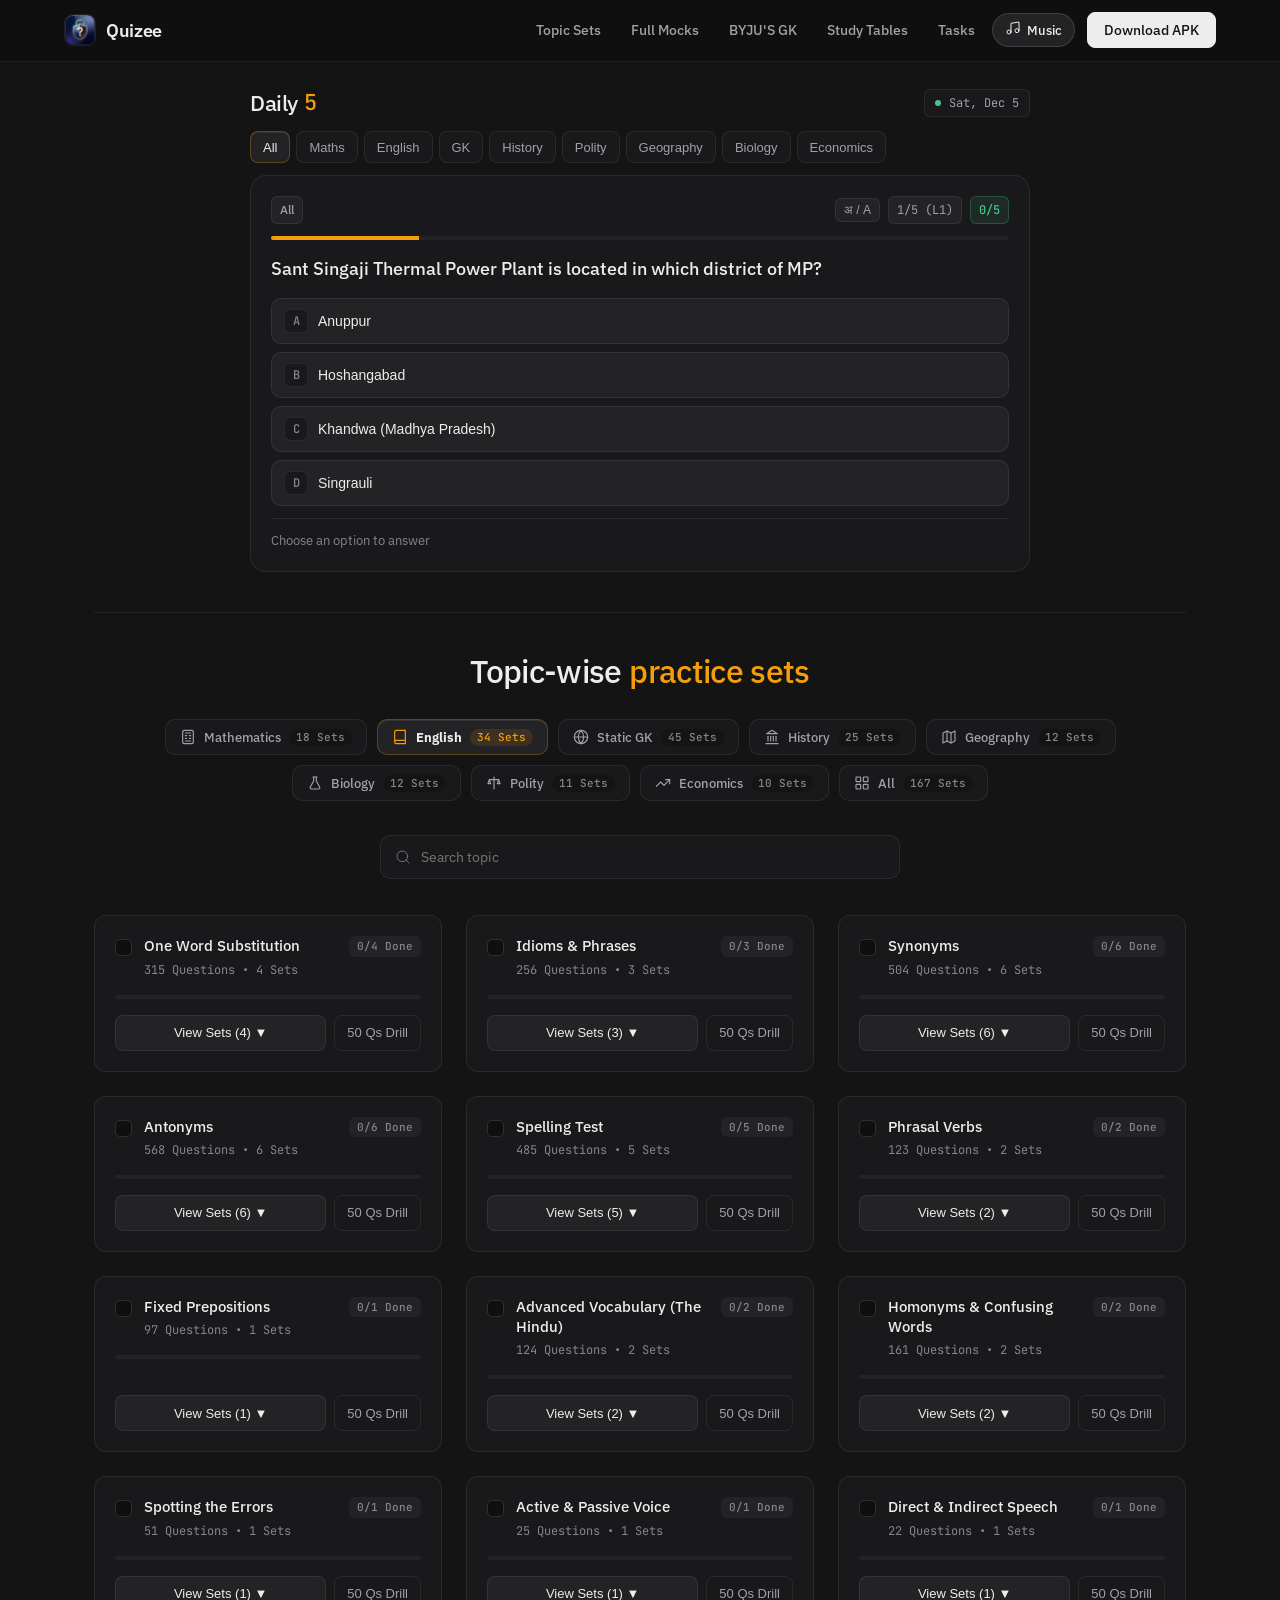
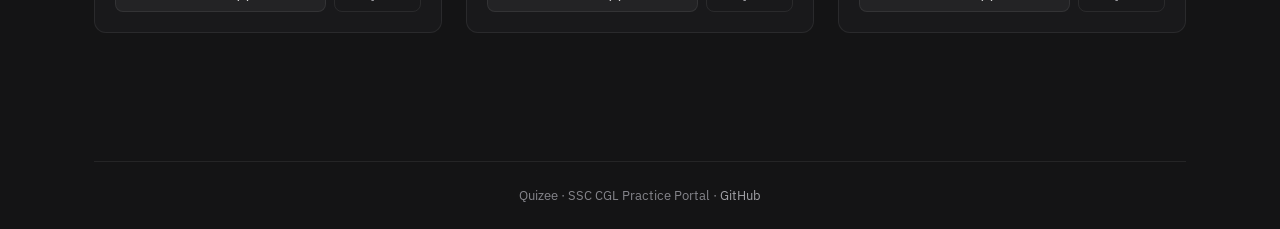
==== commit 4ea607da: "Add SSC CGL Syllabus Task Manager (tasks.html) with offline tracking and custom topics" ====
--- a/index.html
+++ b/index.html
@@ -10,6 +10,7 @@
     <!-- PWA & 100% Offline Support -->
     <link rel="manifest" href="manifest.json">
     <meta name="theme-color" content="#141415">
+    <meta name="color-scheme" content="dark">
     <meta name="mobile-web-app-capable" content="yes">
     <meta name="apple-mobile-web-app-capable" content="yes">
     <meta name="apple-mobile-web-app-status-bar-style" content="black-translucent">
@@ -2925,6 +2926,7 @@
                     <a href="mock-tests.html" class="nav-btn">Full Mocks</a>
                     <a href="byjus-gk.html" class="nav-btn">BYJU'S GK</a>
                     <a href="tables.html" class="nav-btn">Study Tables</a>
+                    <a href="tasks.html" class="nav-btn">Tasks</a>
                     <button class="nav-btn-audio quize-audio-btn" type="button" title="Play Quizee Music">
                         <span class="audio-btn-icon"><svg width="16" height="16" viewBox="0 0 24 24" fill="none" stroke="currentColor" stroke-width="1.5" stroke-linecap="round" stroke-linejoin="round"><path d="M9 18V5l12-2v13"></path><circle cx="6" cy="18" r="3"></circle><circle cx="18" cy="16" r="3"></circle></svg></span>
                         <span class="audio-btn-text">Music</span>
@@ -2968,6 +2970,10 @@
                 <a href="tables.html" class="mobile-nav-item">
                     <span class="mobile-item-icon"><svg viewBox="0 0 24 24" fill="none" stroke="currentColor" stroke-width="1.5" stroke-linecap="round" stroke-linejoin="round"><rect x="3" y="3" width="18" height="18" rx="2"></rect><line x1="3" y1="9" x2="21" y2="9"></line><line x1="9" y1="21" x2="9" y2="9"></line></svg></span>
                     <span>Master Study Tables</span>
+                </a>
+                <a href="tasks.html" class="mobile-nav-item">
+                    <span class="mobile-item-icon"><svg viewBox="0 0 24 24" fill="none" stroke="currentColor" stroke-width="1.5" stroke-linecap="round" stroke-linejoin="round"><path d="M9 11l3 3L22 4"></path><path d="M21 12v7a2 2 0 0 1-2 2H5a2 2 0 0 1-2-2V5a2 2 0 0 1 2-2h11"></path></svg></span>
+                    <span>Syllabus Tasks</span>
                 </a>
                 <button class="mobile-nav-item quize-audio-btn" type="button" style="background:transparent; border:none; width:100%; text-align:left; cursor:pointer; color:var(--text-secondary); font-weight:500; font-size:14px;">
                     <span class="mobile-item-icon audio-btn-icon"><svg viewBox="0 0 24 24" fill="none" stroke="currentColor" stroke-width="1.5" stroke-linecap="round" stroke-linejoin="round"><path d="M9 18V5l12-2v13"></path><circle cx="6" cy="18" r="3"></circle><circle cx="18" cy="16" r="3"></circle></svg></span>
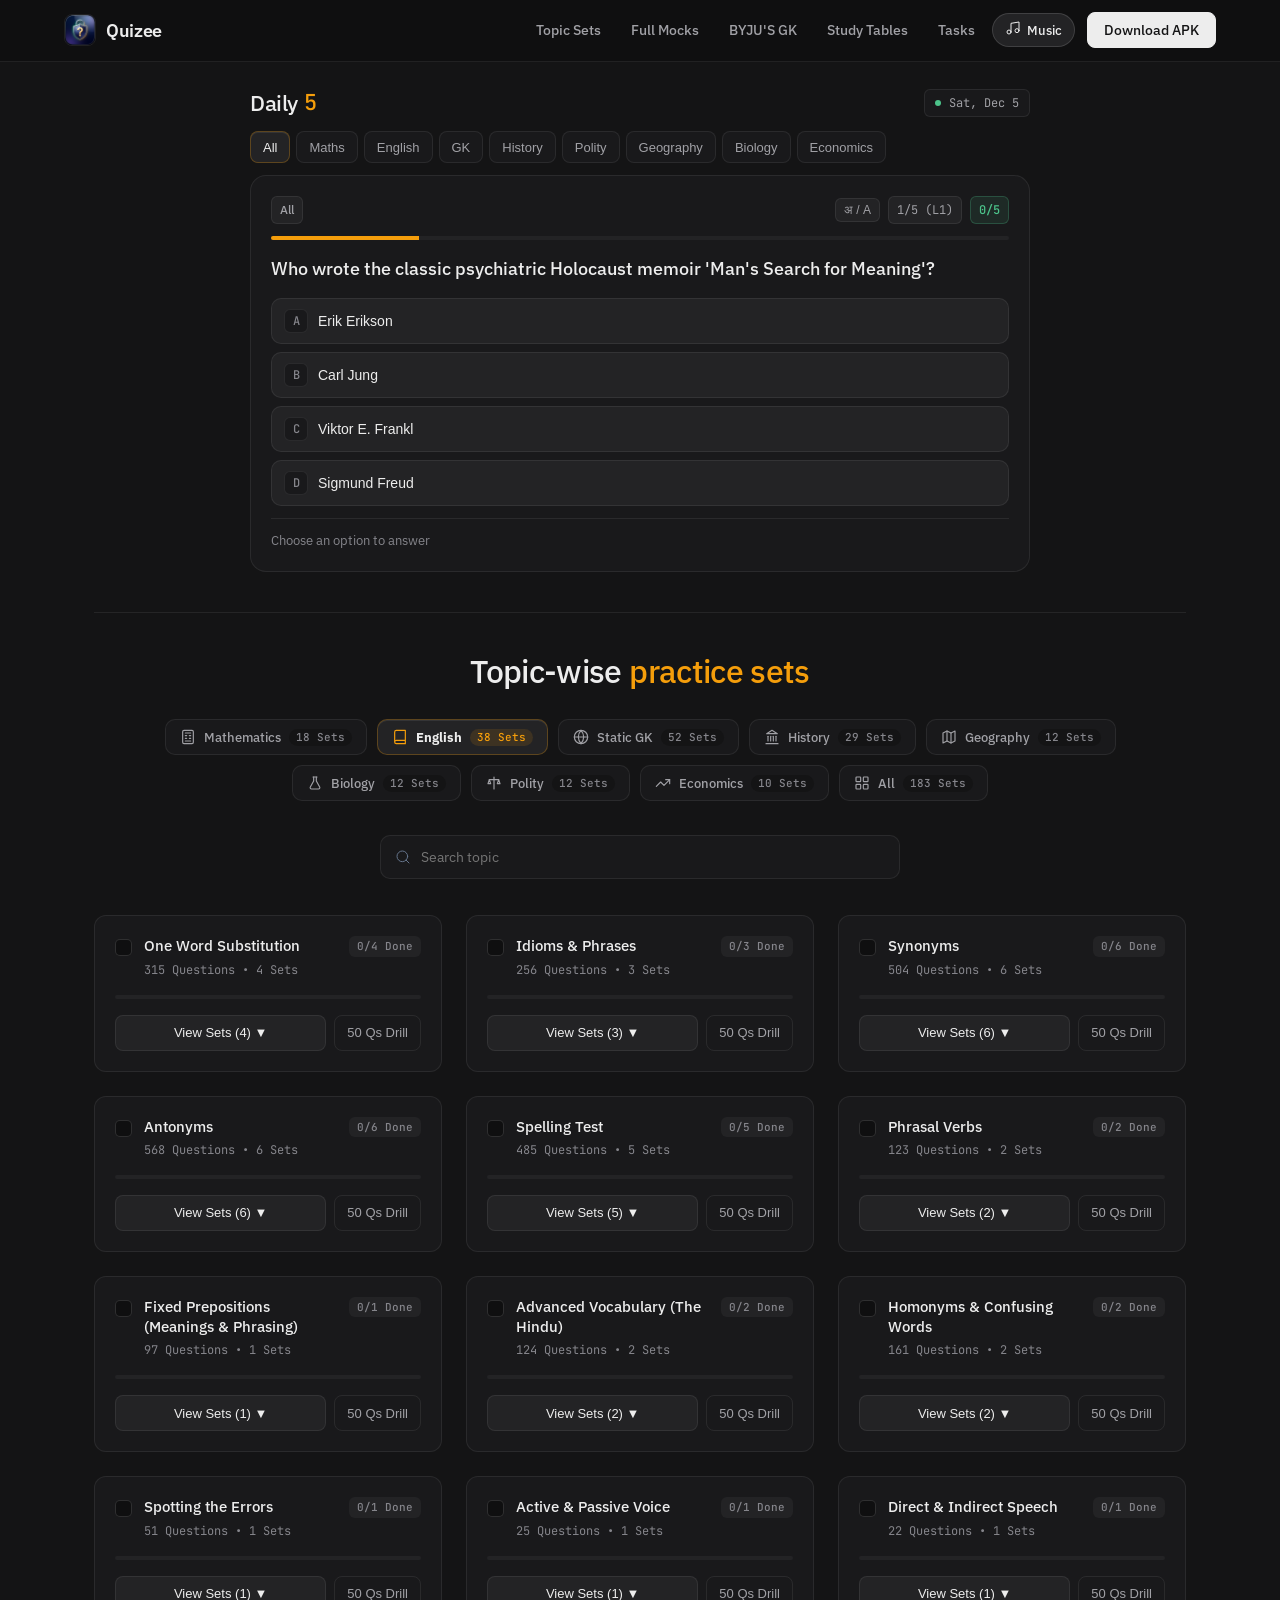
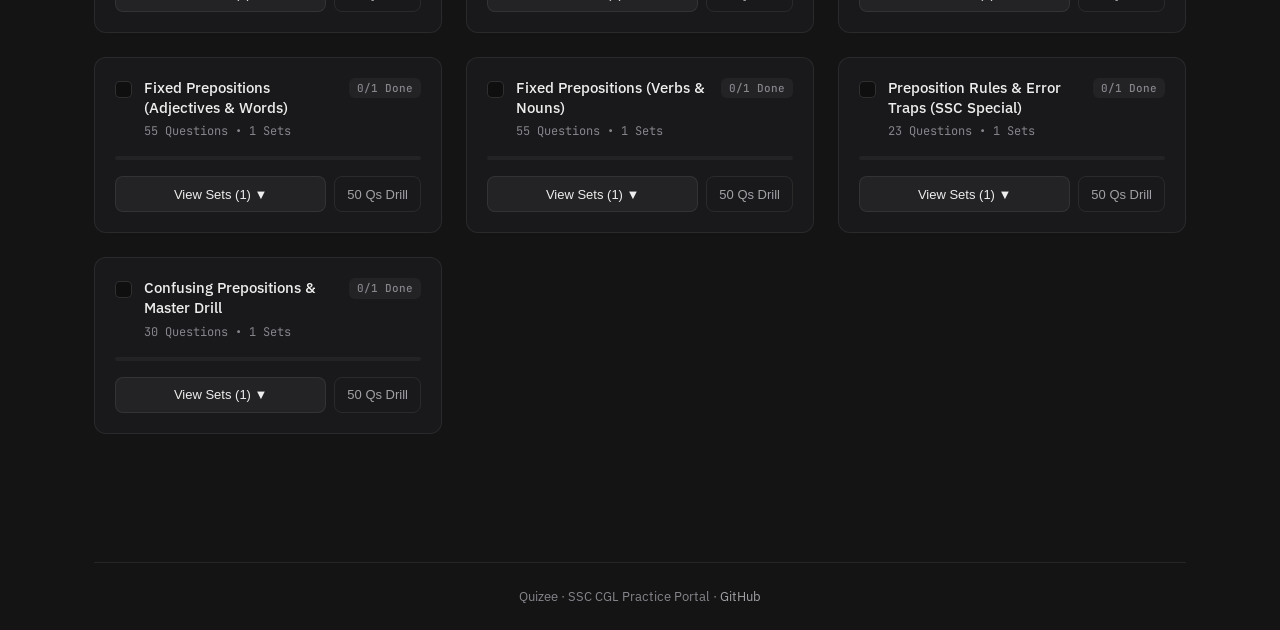
==== commit c67bd3d3: "feat: expand curriculum to 8,722 Qs, add 5 master study tables, fix offline audio, clean translation" ====
--- a/index.html
+++ b/index.html
@@ -3681,7 +3681,7 @@
     { name: "Indian History", subject: "history", count: "984 Qs", icon: "📜", desc: "Ancient, Medieval & Modern Indian History" },
     { name: "Indian & World Geography", subject: "geography", count: "503 Qs", icon: "🌍", desc: "Rivers, Mountains, National Parks, Climate" },
     { name: "General Science: Biology", subject: "biology", count: "317 Qs", icon: "🧬", desc: "Human Anatomy, Diseases, Vitamins, Genetics" },
-    { name: "Indian Polity & Constitution", subject: "polity", count: "271 Qs", icon: "⚖️", desc: "Articles, Amendments, President, Parliament" },
+    { name: "Indian Polity & Constitution", subject: "polity", count: "661 Qs", icon: "⚖️", desc: "Articles, Amendments, President, Parliament" },
     { name: "Indian & Global Economics", subject: "economics", count: "268 Qs", icon: "📈", desc: "Five Year Plans, Banking, Inflation, GDP" }
 ];
 
@@ -4000,9 +4000,57 @@
         ]
     },
     {
+        id: 'eng_prep_adj',
+        subject: 'English',
+        title: 'Fixed Prepositions (Adjectives & Words)',
+        meta: 'English • 55 Questions • 1 Set',
+        totalQs: 55,
+        setsCount: 1,
+        topicKey: 'english',
+        sets: [
+            { num: 1, range: 'Q 1 – 55', total: 55 }
+        ]
+    },
+    {
+        id: 'eng_prep_verb_noun',
+        subject: 'English',
+        title: 'Fixed Prepositions (Verbs & Nouns)',
+        meta: 'English • 55 Questions • 1 Set',
+        totalQs: 55,
+        setsCount: 1,
+        topicKey: 'english',
+        sets: [
+            { num: 1, range: 'Q 1 – 55', total: 55 }
+        ]
+    },
+    {
+        id: 'eng_prep_rules',
+        subject: 'English',
+        title: 'Preposition Rules & Error Traps (SSC Special)',
+        meta: 'English • 25 Questions • 1 Set',
+        totalQs: 25,
+        setsCount: 1,
+        topicKey: 'english',
+        sets: [
+            { num: 1, range: 'Q 1 – 25', total: 25 }
+        ]
+    },
+    {
+        id: 'eng_prep_confusing',
+        subject: 'English',
+        title: 'Confusing Prepositions & Master Drill (Exam Shift)',
+        meta: 'English • 30 Questions • 1 Set',
+        totalQs: 30,
+        setsCount: 1,
+        topicKey: 'english',
+        sets: [
+            { num: 1, range: 'Q 1 – 30', total: 30 }
+        ]
+    },
+    {
         id: 'eng_fixed_prep',
         subject: 'English',
-        title: 'Fixed Prepositions',
+        title: 'Fixed Prepositions (Meanings & Phrasing)',
         meta: 'English • 97 Questions • 1 Set',
         totalQs: 97,
         setsCount: 1,
@@ -4127,6 +4175,94 @@
         topicKey: 'static_gk',
         sets: [
             { num: 1, range: 'Q 1 – 50', total: 50 }
+        ]
+    },
+
+        // --- Important Days & Calendar Sets ---
+    {
+        id: 'gk_days_jan_mar',
+        subject: 'Static GK',
+        title: 'Important Days & Dates (January to March)',
+        meta: 'Static GK • 28 Questions • 1 Set',
+        totalQs: 28,
+        setsCount: 1,
+        topicKey: 'static_gk',
+        sets: [
+            { num: 1, range: 'Q 1 – 28', total: 28 }
+        ]
+    },
+    {
+        id: 'gk_days_apr_jun',
+        subject: 'Static GK',
+        title: 'Important Days & Dates (April to June)',
+        meta: 'Static GK • 26 Questions • 1 Set',
+        totalQs: 26,
+        setsCount: 1,
+        topicKey: 'static_gk',
+        sets: [
+            { num: 1, range: 'Q 1 – 26', total: 26 }
+        ]
+    },
+    {
+        id: 'gk_days_jul_sep',
+        subject: 'Static GK',
+        title: 'Important Days & Dates (July to September)',
+        meta: 'Static GK • 26 Questions • 1 Set',
+        totalQs: 26,
+        setsCount: 1,
+        topicKey: 'static_gk',
+        sets: [
+            { num: 1, range: 'Q 1 – 26', total: 26 }
+        ]
+    },
+    {
+        id: 'gk_days_oct_dec',
+        subject: 'Static GK',
+        title: 'Important Days & Dates (October to December)',
+        meta: 'Static GK • 26 Questions • 1 Set',
+        totalQs: 26,
+        setsCount: 1,
+        topicKey: 'static_gk',
+        sets: [
+            { num: 1, range: 'Q 1 – 26', total: 26 }
+        ]
+    },
+
+    // --- Festivals, Fairs & Special Features Sets ---
+    {
+        id: 'gk_festivals_harvest',
+        subject: 'Static GK',
+        title: 'Harvest Festivals & Major State Celebrations',
+        meta: 'Static GK • 25 Questions • 1 Set',
+        totalQs: 25,
+        setsCount: 1,
+        topicKey: 'static_gk',
+        sets: [
+            { num: 1, range: 'Q 1 – 25', total: 25 }
+        ]
+    },
+    {
+        id: 'gk_fairs_melas',
+        subject: 'Static GK',
+        title: 'Famous Fairs & Melas of India (मेले)',
+        meta: 'Static GK • 25 Questions • 1 Set',
+        totalQs: 25,
+        setsCount: 1,
+        topicKey: 'static_gk',
+        sets: [
+            { num: 1, range: 'Q 1 – 25', total: 25 }
+        ]
+    },
+    {
+        id: 'gk_festivals_special',
+        subject: 'Static GK',
+        title: 'Special Identities & Cultural Festivals',
+        meta: 'Static GK • 25 Questions • 1 Set',
+        totalQs: 25,
+        setsCount: 1,
+        topicKey: 'static_gk',
+        sets: [
+            { num: 1, range: 'Q 1 – 25', total: 25 }
         ]
     },
 
@@ -4231,6 +4367,56 @@
         ]
     },
 
+        // --- History Rapid-Fire One-Word & Landmark Battle Sets ---
+    {
+        id: 'hist_ancient_rapid',
+        subject: 'History',
+        title: 'Ancient History One-Word Revision',
+        meta: 'History • 27 Questions • 1 Set',
+        totalQs: 27,
+        setsCount: 1,
+        topicKey: 'history',
+        sets: [
+            { num: 1, range: 'Q 1 – 27', total: 27 }
+        ]
+    },
+    {
+        id: 'hist_medieval_rapid',
+        subject: 'History',
+        title: 'Medieval History One-Word Revision',
+        meta: 'History • 24 Questions • 1 Set',
+        totalQs: 24,
+        setsCount: 1,
+        topicKey: 'history',
+        sets: [
+            { num: 1, range: 'Q 1 – 24', total: 24 }
+        ]
+    },
+    {
+        id: 'hist_modern_rapid',
+        subject: 'History',
+        title: 'Modern History & Freedom Movement Revision',
+        meta: 'History • 25 Questions • 1 Set',
+        totalQs: 25,
+        setsCount: 1,
+        topicKey: 'history',
+        sets: [
+            { num: 1, range: 'Q 1 – 25', total: 25 }
+        ]
+    },
+    {
+        id: 'hist_books_battles_rapid',
+        subject: 'History',
+        title: 'Historical Books, Authors & Decisive Battles',
+        meta: 'History • 26 Questions • 1 Set',
+        totalQs: 26,
+        setsCount: 1,
+        topicKey: 'history',
+        sets: [
+            { num: 1, range: 'Q 1 – 26', total: 26 }
+        ]
+    },
+
     // 4. GEOGRAPHY (503 MCQs)
     {
         id: 'geo_rivers',
@@ -4300,31 +4486,149 @@
         ]
     },
 
-    // 6. POLITY (271 MCQs)
+    // 6. POLITY (661 MCQs • 12 Topics)
+    {
+        id: 'pol_union',
+        subject: 'Polity',
+        title: 'Union, Territory & Citizenship (Articles 1–11)',
+        meta: 'Polity • 39 Questions • 1 Set',
+        totalQs: 39,
+        setsCount: 1,
+        topicKey: 'polity',
+        sets: [
+            { num: 1, range: 'Q 1 – 39', total: 39 }
+        ]
+    },
     {
         id: 'pol_rights',
         subject: 'Polity',
-        title: 'Preamble, Fundamental Rights & DPSP',
-        meta: 'Polity • 150 Questions • 2 Sets',
-        totalQs: 150,
-        setsCount: 2,
+        title: 'Fundamental Rights – Part III (Articles 12–35)',
+        meta: 'Polity • 87 Questions • 1 Set',
+        totalQs: 87,
+        setsCount: 1,
         topicKey: 'polity',
         sets: [
-            { num: 1, range: 'Q 1 – 100', total: 100 },
-            { num: 2, range: 'Q 101 – 150', total: 50 }
+            { num: 1, range: 'Q 1 – 87', total: 87 }
+        ]
+    },
+    {
+        id: 'pol_dpsp',
+        subject: 'Polity',
+        title: 'DPSP & Fundamental Duties (Articles 36–51, 51A)',
+        meta: 'Polity • 35 Questions • 1 Set',
+        totalQs: 35,
+        setsCount: 1,
+        topicKey: 'polity',
+        sets: [
+            { num: 1, range: 'Q 1 – 35', total: 35 }
+        ]
+    },
+    {
+        id: 'pol_executive',
+        subject: 'Polity',
+        title: 'President, Vice-President & Union Executive (Articles 52–78)',
+        meta: 'Polity • 82 Questions • 1 Set',
+        totalQs: 82,
+        setsCount: 1,
+        topicKey: 'polity',
+        sets: [
+            { num: 1, range: 'Q 1 – 82', total: 82 }
         ]
     },
     {
         id: 'pol_parliament',
         subject: 'Polity',
-        title: 'Parliament, President, Courts & Amendments',
-        meta: 'Polity • 121 Questions • 2 Sets',
-        totalQs: 121,
-        setsCount: 2,
+        title: 'Parliament of India (Articles 79–123)',
+        meta: 'Polity • 70 Questions • 1 Set',
+        totalQs: 70,
+        setsCount: 1,
         topicKey: 'polity',
         sets: [
-            { num: 1, range: 'Q 1 – 100', total: 100 },
-            { num: 2, range: 'Q 101 – 121', total: 21 }
+            { num: 1, range: 'Q 1 – 70', total: 70 }
+        ]
+    },
+    {
+        id: 'pol_judiciary',
+        subject: 'Polity',
+        title: 'Supreme Court & High Courts (Articles 124–148, 214–226)',
+        meta: 'Polity • 62 Questions • 1 Set',
+        totalQs: 62,
+        setsCount: 1,
+        topicKey: 'polity',
+        sets: [
+            { num: 1, range: 'Q 1 – 62', total: 62 }
+        ]
+    },
+    {
+        id: 'pol_panchayat',
+        subject: 'Polity',
+        title: 'Panchayati Raj & Local Government (Part IX & IX-A)',
+        meta: 'Polity • 41 Questions • 1 Set',
+        totalQs: 41,
+        setsCount: 1,
+        topicKey: 'polity',
+        sets: [
+            { num: 1, range: 'Q 1 – 41', total: 41 }
+        ]
+    },
+    {
+        id: 'pol_finance_elections',
+        subject: 'Polity',
+        title: 'Finance, Elections & Official Language (Articles 280, 300A, 324–343)',
+        meta: 'Polity • 51 Questions • 1 Set',
+        totalQs: 51,
+        setsCount: 1,
+        topicKey: 'polity',
+        sets: [
+            { num: 1, range: 'Q 1 – 51', total: 51 }
+        ]
+    },
+    {
+        id: 'pol_emergency',
+        subject: 'Polity',
+        title: 'Emergency Provisions & Constitutional Amendment (Articles 352–368)',
+        meta: 'Polity • 35 Questions • 1 Set',
+        totalQs: 35,
+        setsCount: 1,
+        topicKey: 'polity',
+        sets: [
+            { num: 1, range: 'Q 1 – 35', total: 35 }
+        ]
+    },
+    {
+        id: 'pol_combinations',
+        subject: 'Polity',
+        title: 'High-Yield Article Combinations & Matching',
+        meta: 'Polity • 30 Questions • 1 Set',
+        totalQs: 30,
+        setsCount: 1,
+        topicKey: 'polity',
+        sets: [
+            { num: 1, range: 'Q 1 – 30', total: 30 }
+        ]
+    },
+    {
+        id: 'pol_amendments',
+        subject: 'Polity',
+        title: 'Landmark Constitutional Amendments (42nd to 106th)',
+        meta: 'Polity • 42 Questions • 1 Set',
+        totalQs: 42,
+        setsCount: 1,
+        topicKey: 'polity',
+        sets: [
+            { num: 1, range: 'Q 1 – 42', total: 42 }
+        ]
+    },
+    {
+        id: 'pol_making_preamble',
+        subject: 'Polity',
+        title: 'Making of Constitution, Preamble & Sources',
+        meta: 'Polity • 87 Questions • 1 Set',
+        totalQs: 87,
+        setsCount: 1,
+        topicKey: 'polity',
+        sets: [
+            { num: 1, range: 'Q 1 – 87', total: 87 }
         ]
     },
 
@@ -4502,12 +4806,12 @@
         chipsContainer.innerHTML = '';
         const subjects = [
             { name: "All", count: "7,480" },
-            { name: "English", count: "2,620" },
-            { name: "Static GK", count: "1,554" },
-            { name: "History", count: "984" },
+            { name: "English", count: "2,896" },
+            { name: "Static GK", count: "1,865" },
+            { name: "History", count: "1,211" },
             { name: "Geography", count: "503" },
             { name: "Biology", count: "317" },
-            { name: "Polity", count: "271" },
+            { name: "Polity", count: "661" },
             { name: "Economics", count: "268" }
         ];
         subjects.forEach(s => {
@@ -4603,12 +4907,12 @@
     container.innerHTML = '';
 
     const list = [
-        { name: "English Vocab & Grammar", subject: "English", count: "53 Sets • 2,620 MCQs", badge: "9 Topics", icon: "📖" },
+        { name: "English Vocab & Grammar", subject: "English", count: "57 Sets • 2,896 MCQs", badge: "13 Topics", icon: "📖" },
         { name: "Static GK & Art Culture", subject: "Static GK", count: "32 Sets • 1,554 MCQs", badge: "33 Topics", icon: "🏛️" },
         { name: "Indian History (Ancient, Medieval, Modern)", subject: "History", count: "20 Sets • 984 MCQs", badge: "18 Topics", icon: "🏺" },
         { name: "Geography & Ecology", subject: "Geography", count: "10 Sets • 503 MCQs", badge: "6 Sets", icon: "🌍" },
         { name: "Biology & Human Health", subject: "Biology", count: "6 Sets • 317 MCQs", badge: "4 Sets", icon: "🧬" },
-        { name: "Indian Polity & Constitution", subject: "Polity", count: "5 Sets • 271 MCQs", badge: "3 Sets", icon: "⚖️" },
+        { name: "Indian Polity & Constitution", subject: "Polity", count: "12 Sets • 661 MCQs", badge: "12 Topics", icon: "⚖️" },
         { name: "Economics & Banking", subject: "Economics", count: "5 Sets • 268 MCQs", badge: "3 Sets", icon: "📈" }
     ];
 
--- a/assets/quizee-theme.css
+++ b/assets/quizee-theme.css
@@ -725,7 +725,7 @@
 .reader-kicker {
     font-family: var(--font-mono);
     font-variant-numeric: tabular-nums;
-    color: var(--accent) !important;
+    color: #818cf8 !important;
     text-transform: none !important;
     letter-spacing: 0 !important;
     font-size: 12px !important;
@@ -861,11 +861,7 @@
 }
 
 .drill-card-meta {
-    font-family: var(--font-mono);
-    font-variant-numeric: tabular-nums;
-    font-size: 12px;
-    font-weight: 500;
-    color: var(--accent);
+    display: none !important;
 }
 
 .drill-card-arrow {
@@ -1452,3 +1448,52 @@
     border-bottom: 2px solid var(--bg-deep);
     transform: rotate(-45deg) translate(1px, -1px);
 }
+
+/* =========================================================
+   STUDY TABLES SPECIFIC PURGE OF YELLOW ACCENTS
+   ========================================================= */
+body.page-tables {
+    --accent: #6366f1 !important;
+    --accent-hover: #4f46e5 !important;
+    --accent-tint: rgba(99, 102, 241, 0.12) !important;
+    --accent-border: rgba(99, 102, 241, 0.28) !important;
+    --primary: #6366f1 !important;
+    --primary-glow: #818cf8 !important;
+    --secondary: #4f46e5 !important;
+    --amber: #6366f1 !important;
+}
+
+body.page-tables .drill-card-meta {
+    display: none !important;
+}
+
+body.page-tables .reader-kicker {
+    color: #818cf8 !important;
+}
+
+body.page-tables .subject-tab-btn.active {
+    border-color: #6366f1 !important;
+    color: #ffffff !important;
+}
+
+body.page-tables .subject-tab-btn.active .tab-svg-icon {
+    color: #818cf8 !important;
+}
+
+body.page-tables .subject-tab-btn.active .tab-count-badge {
+    background: rgba(99, 102, 241, 0.16) !important;
+    color: #c7d2fe !important;
+}
+
+body.page-tables .drill-card:hover {
+    border-color: rgba(99, 102, 241, 0.4) !important;
+}
+
+body.page-tables .drill-card:hover .drill-card-arrow {
+    color: #818cf8 !important;
+}
+
+body.page-tables mark.hl {
+    background: rgba(99, 102, 241, 0.25) !important;
+    color: #e0e7ff !important;
+}
